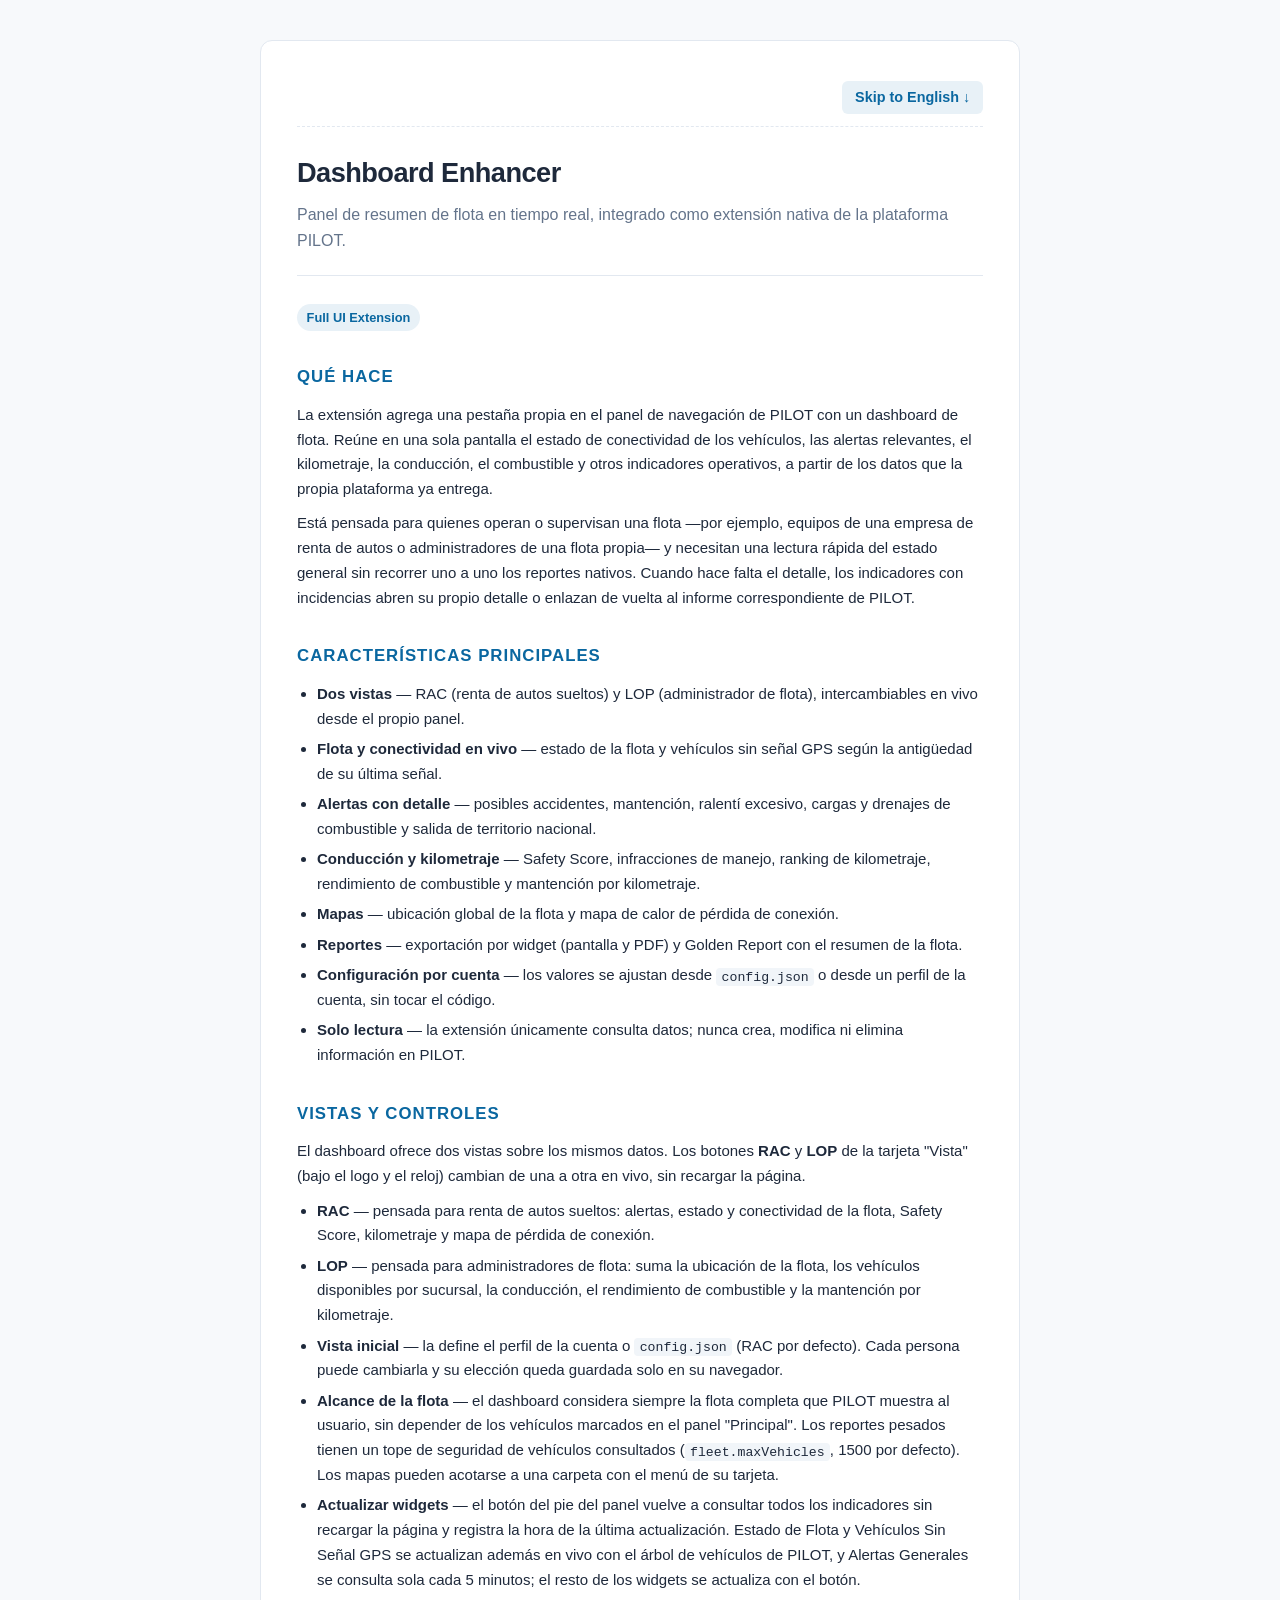
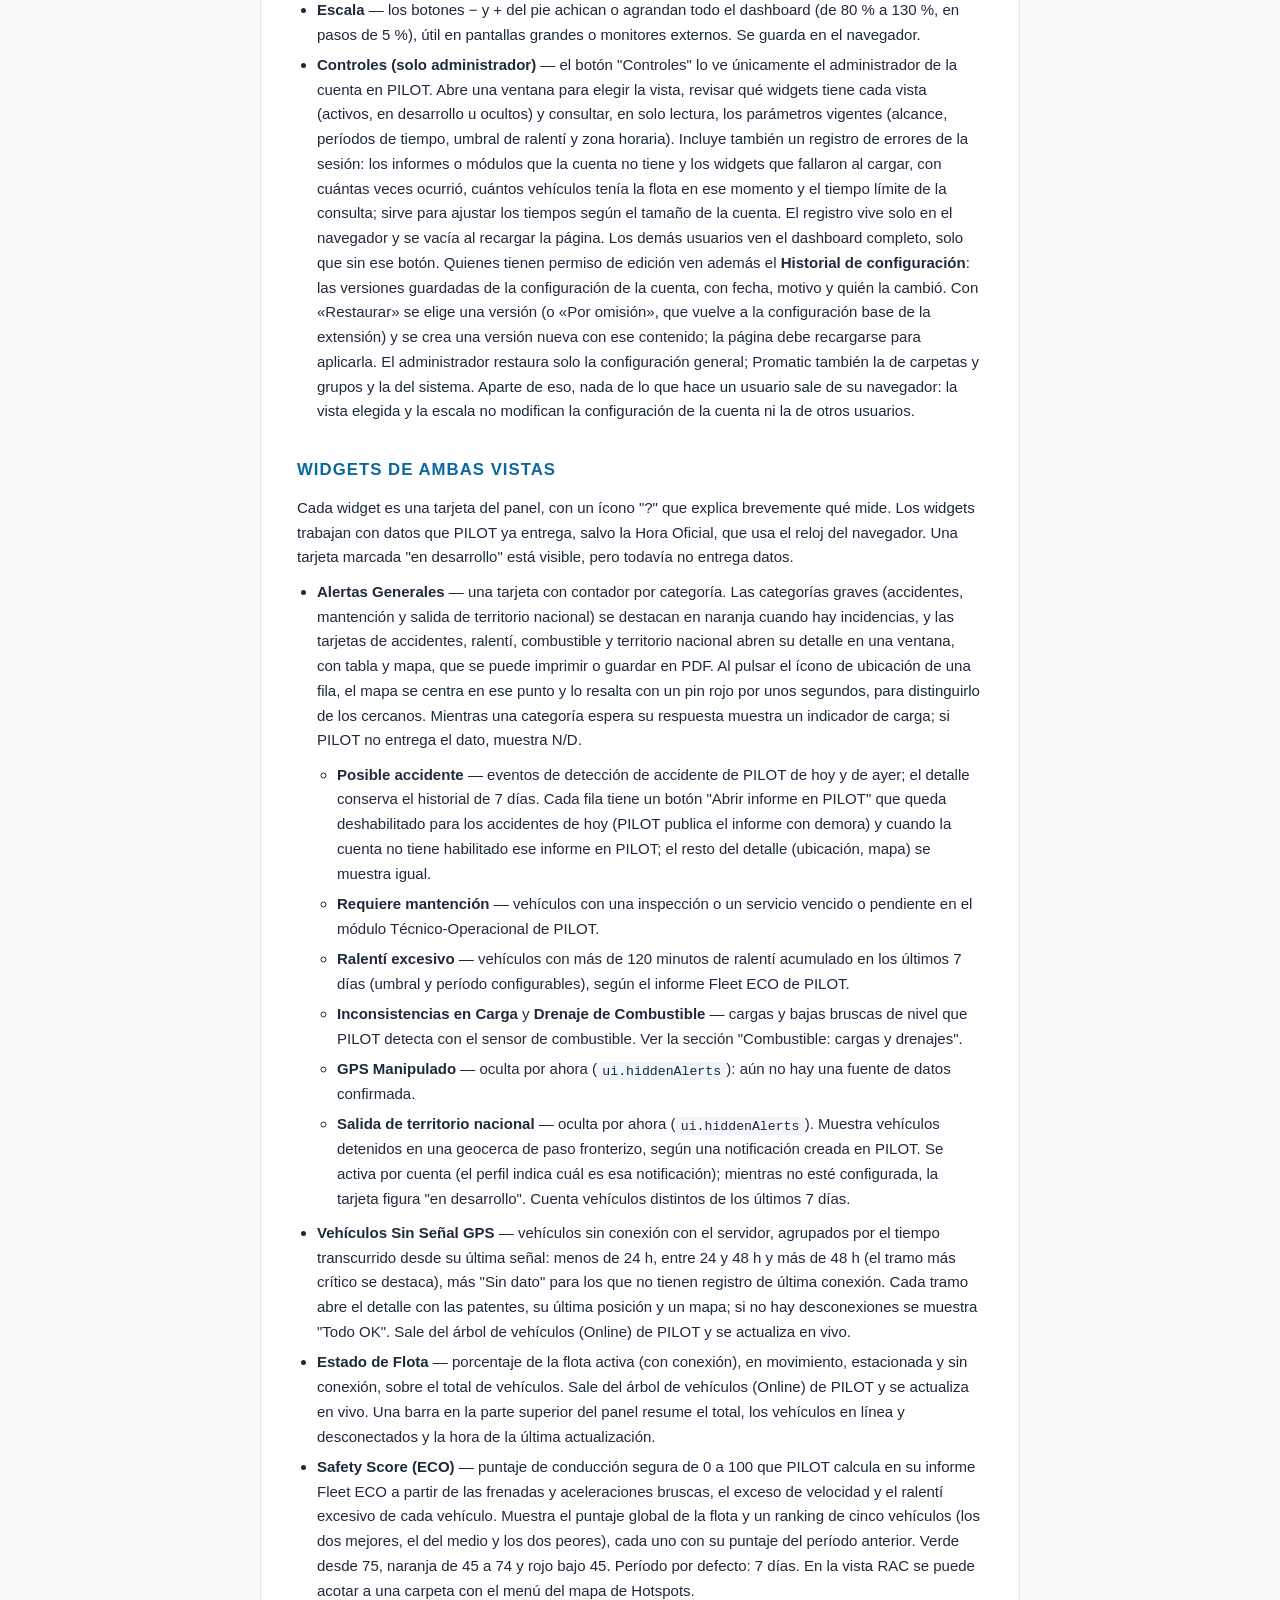
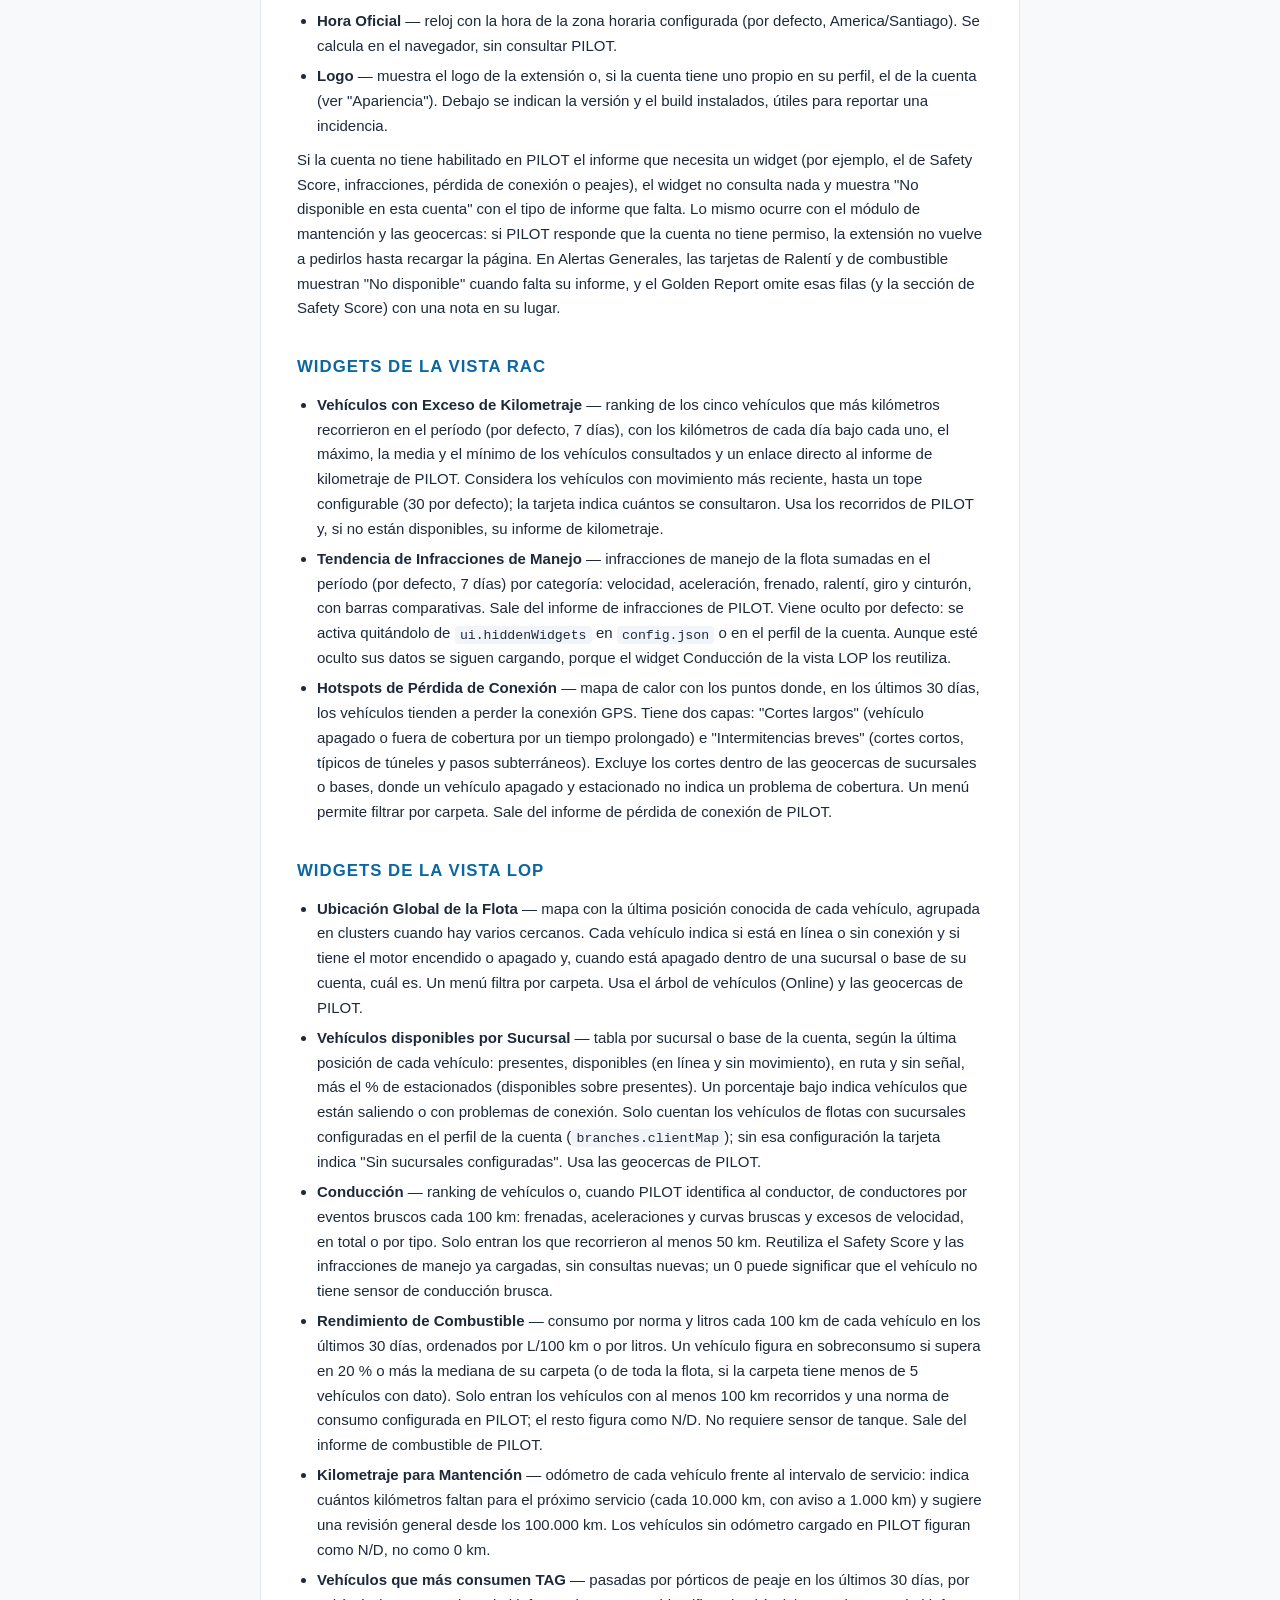
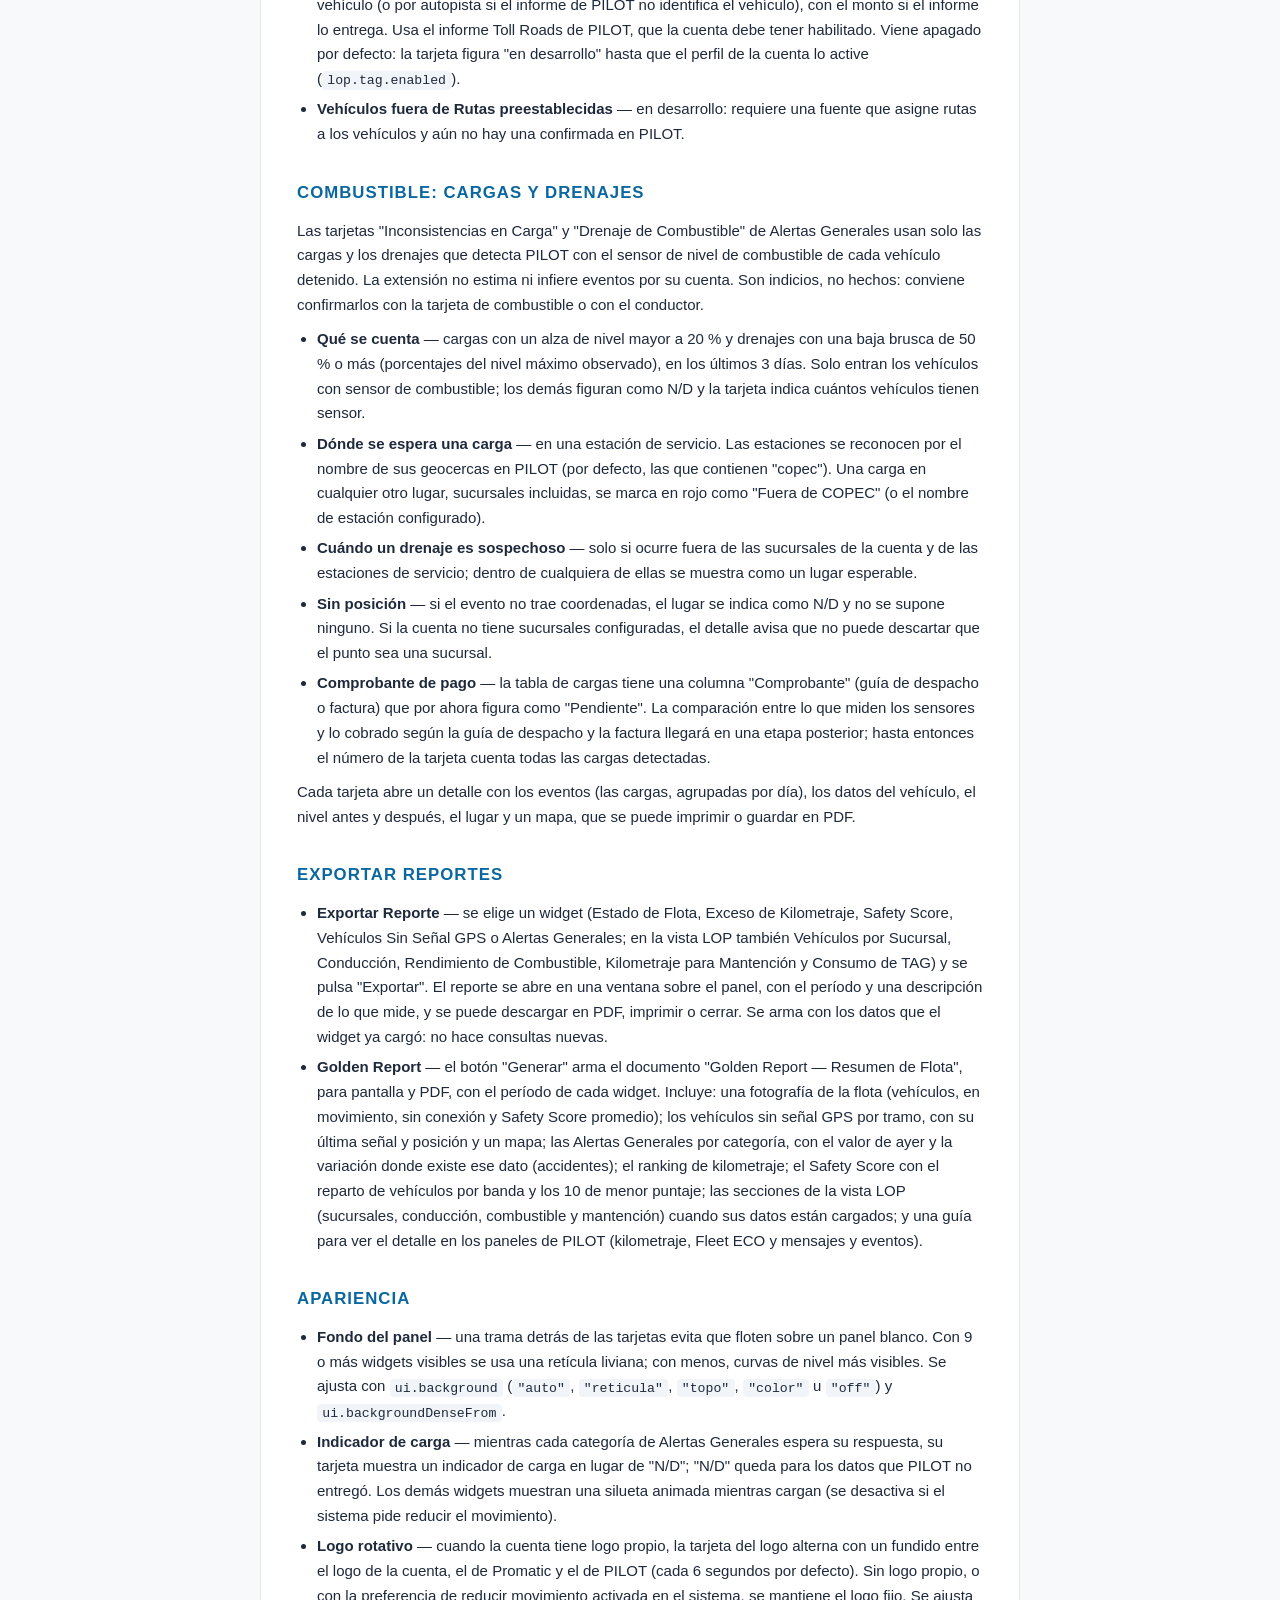
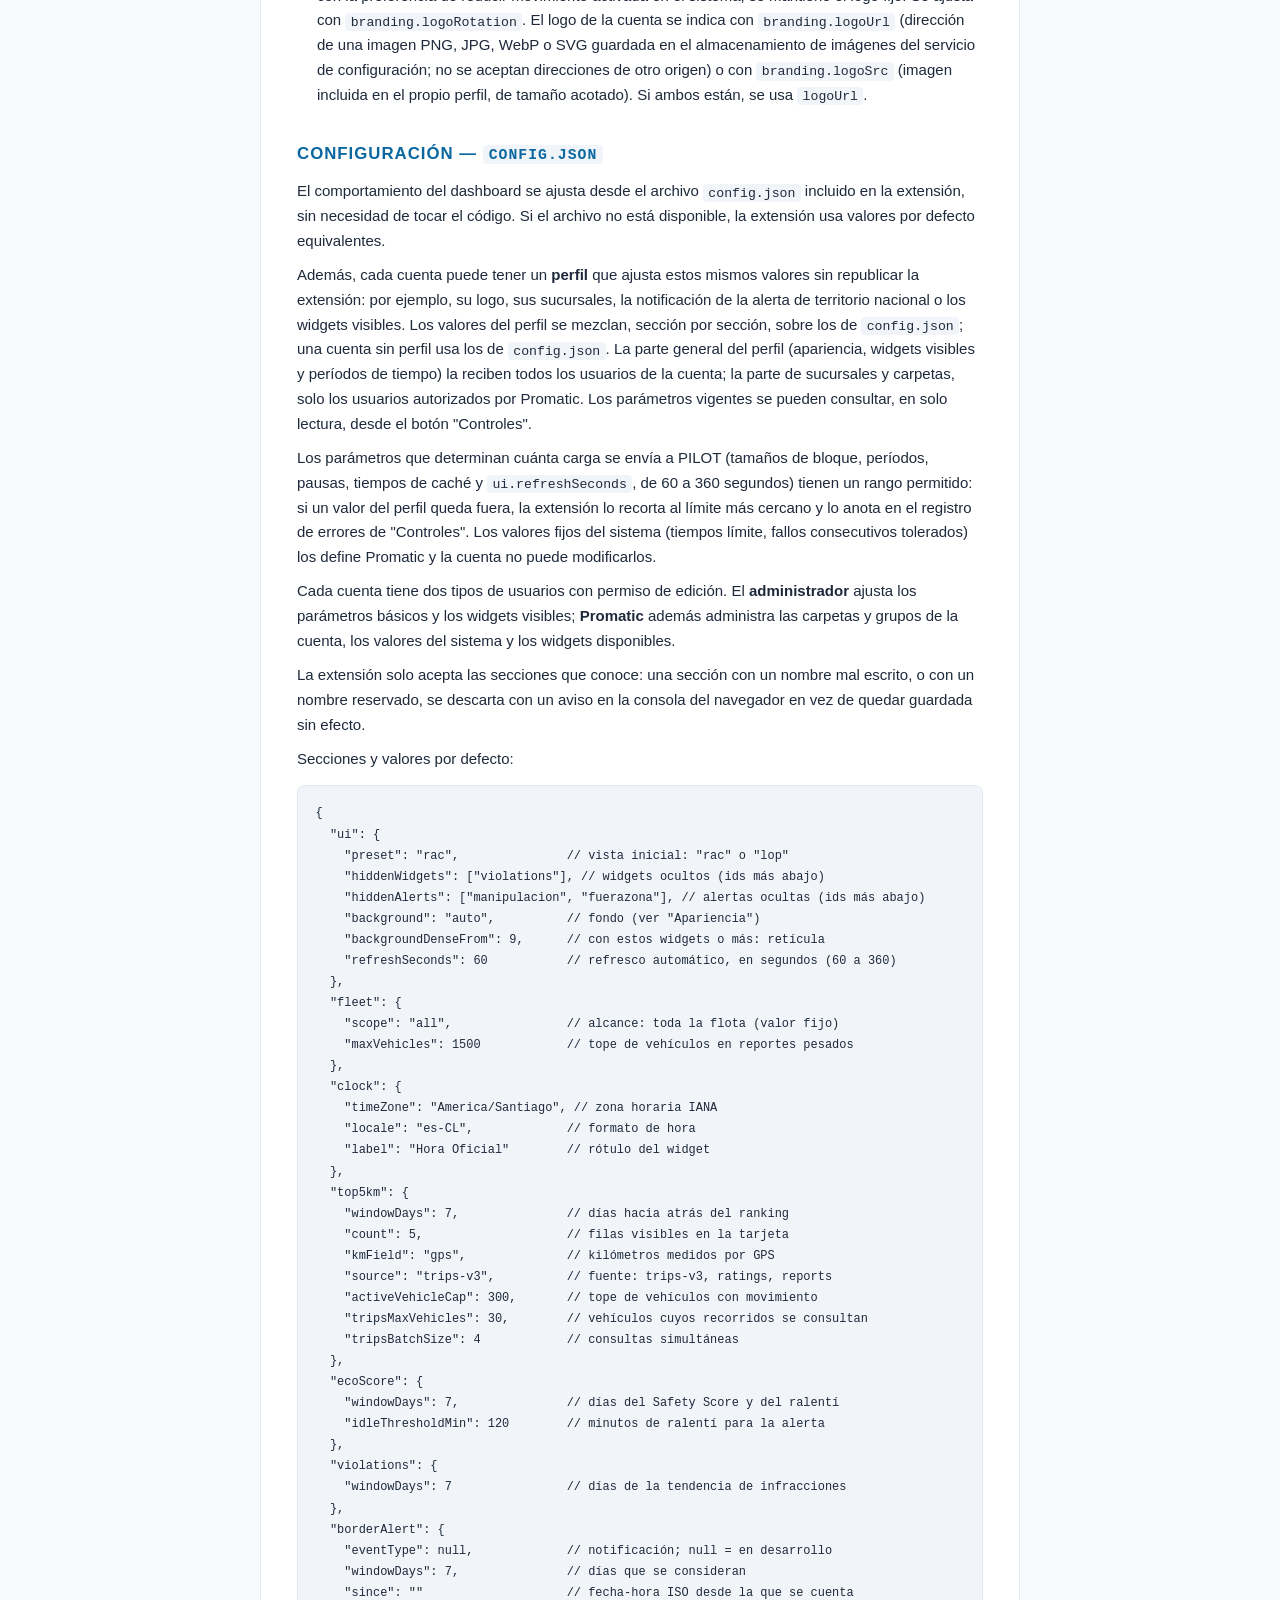
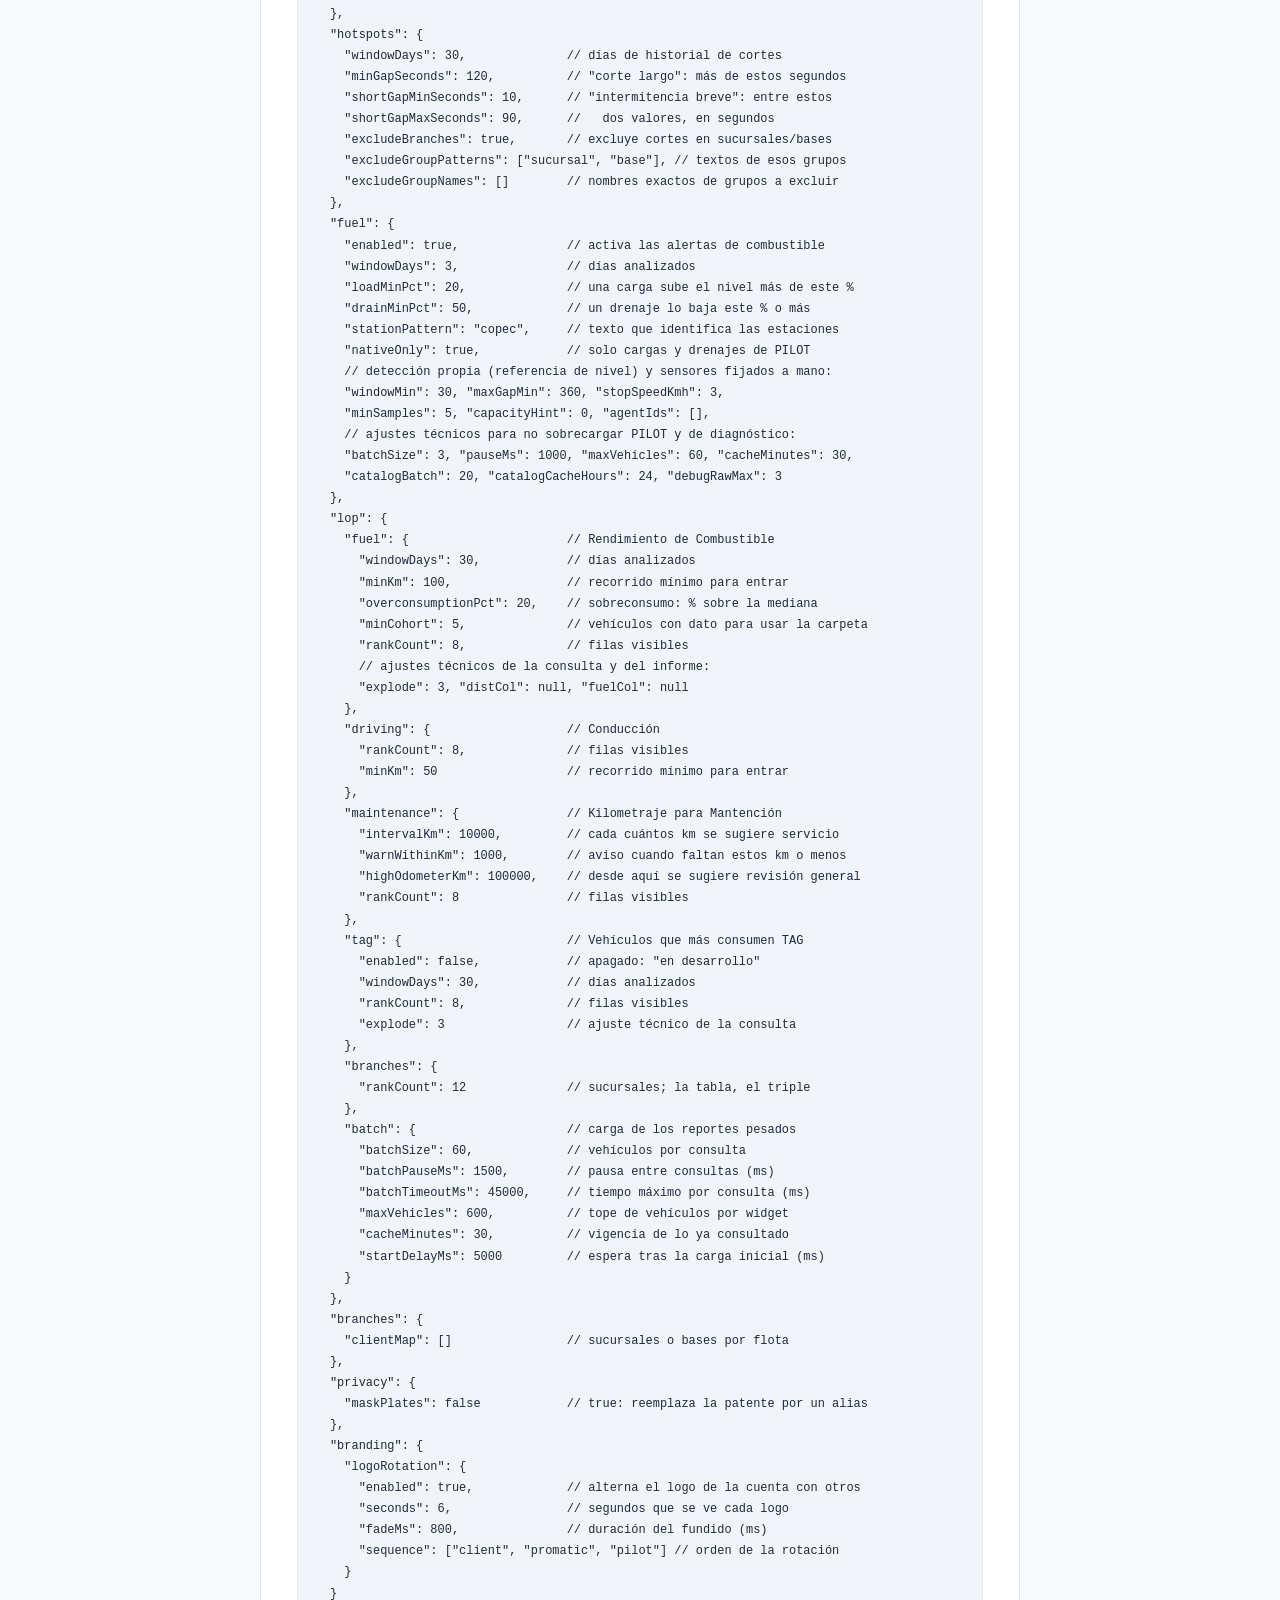
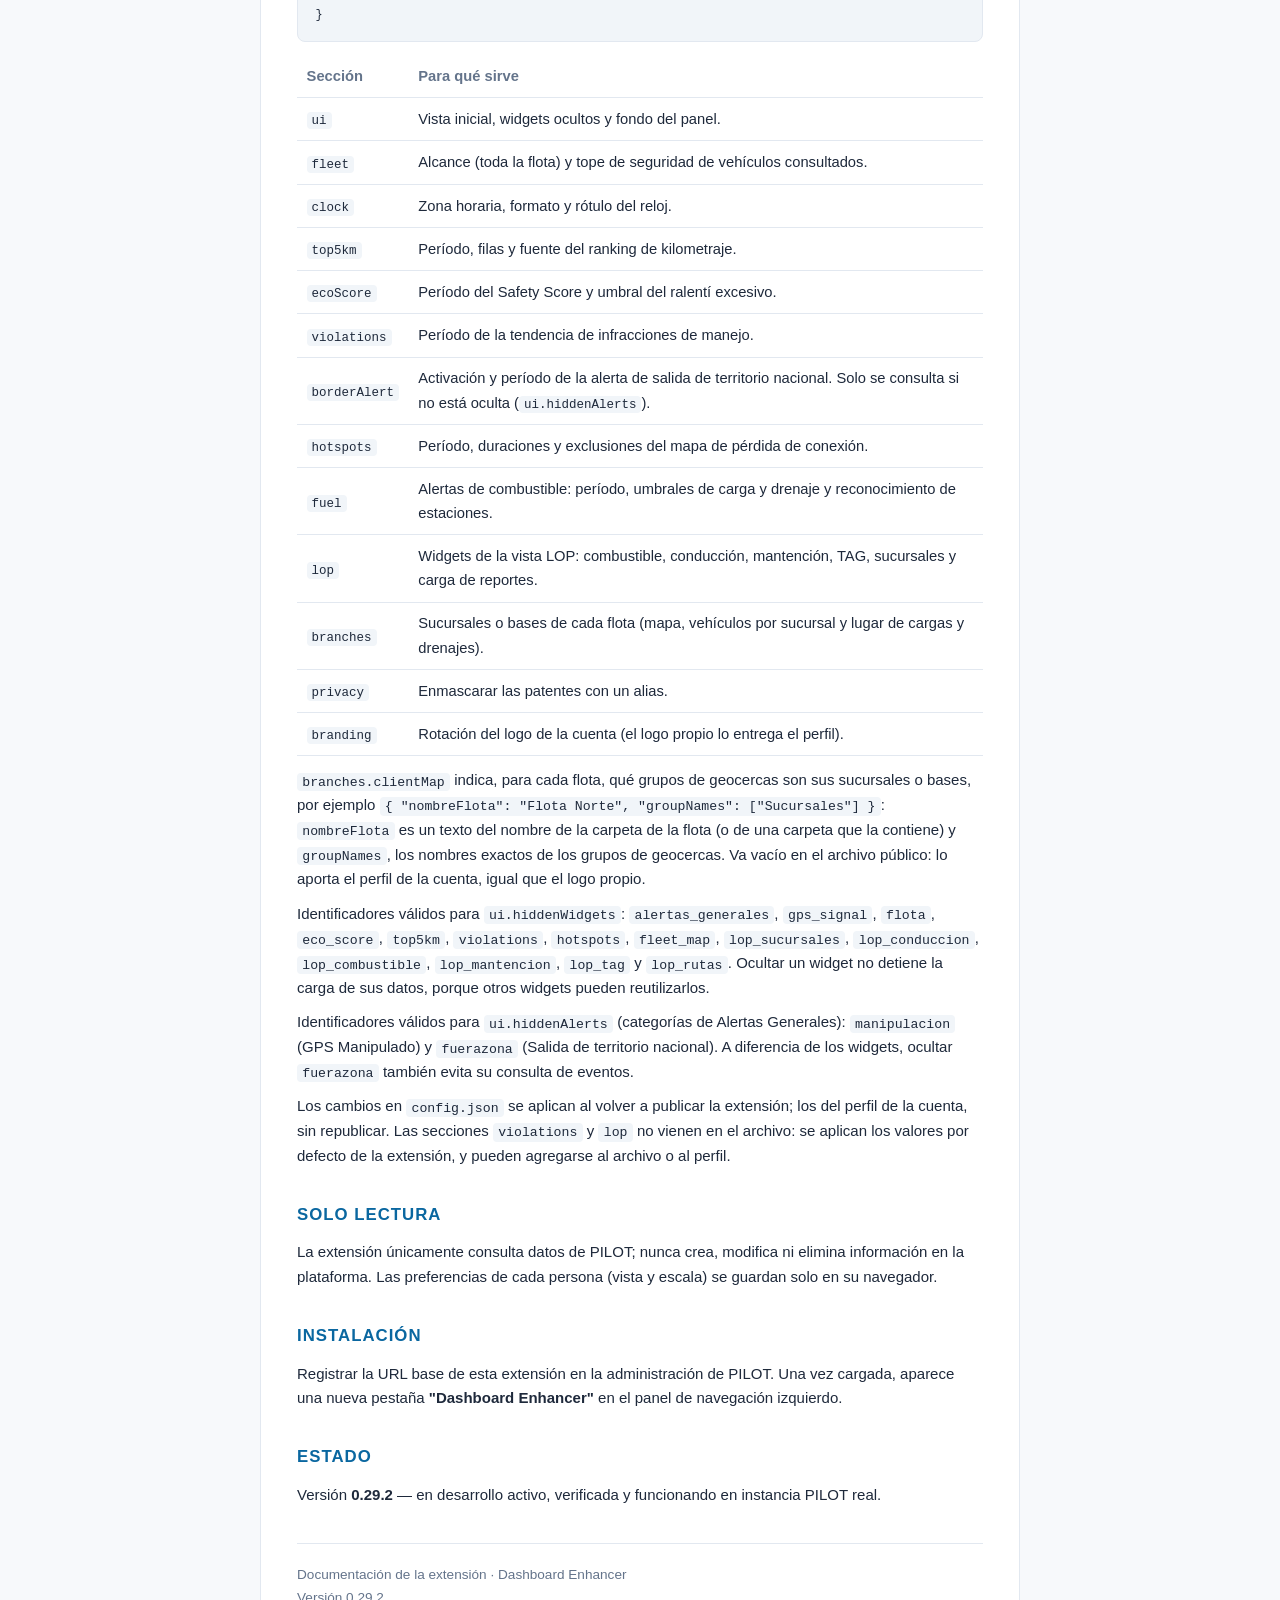
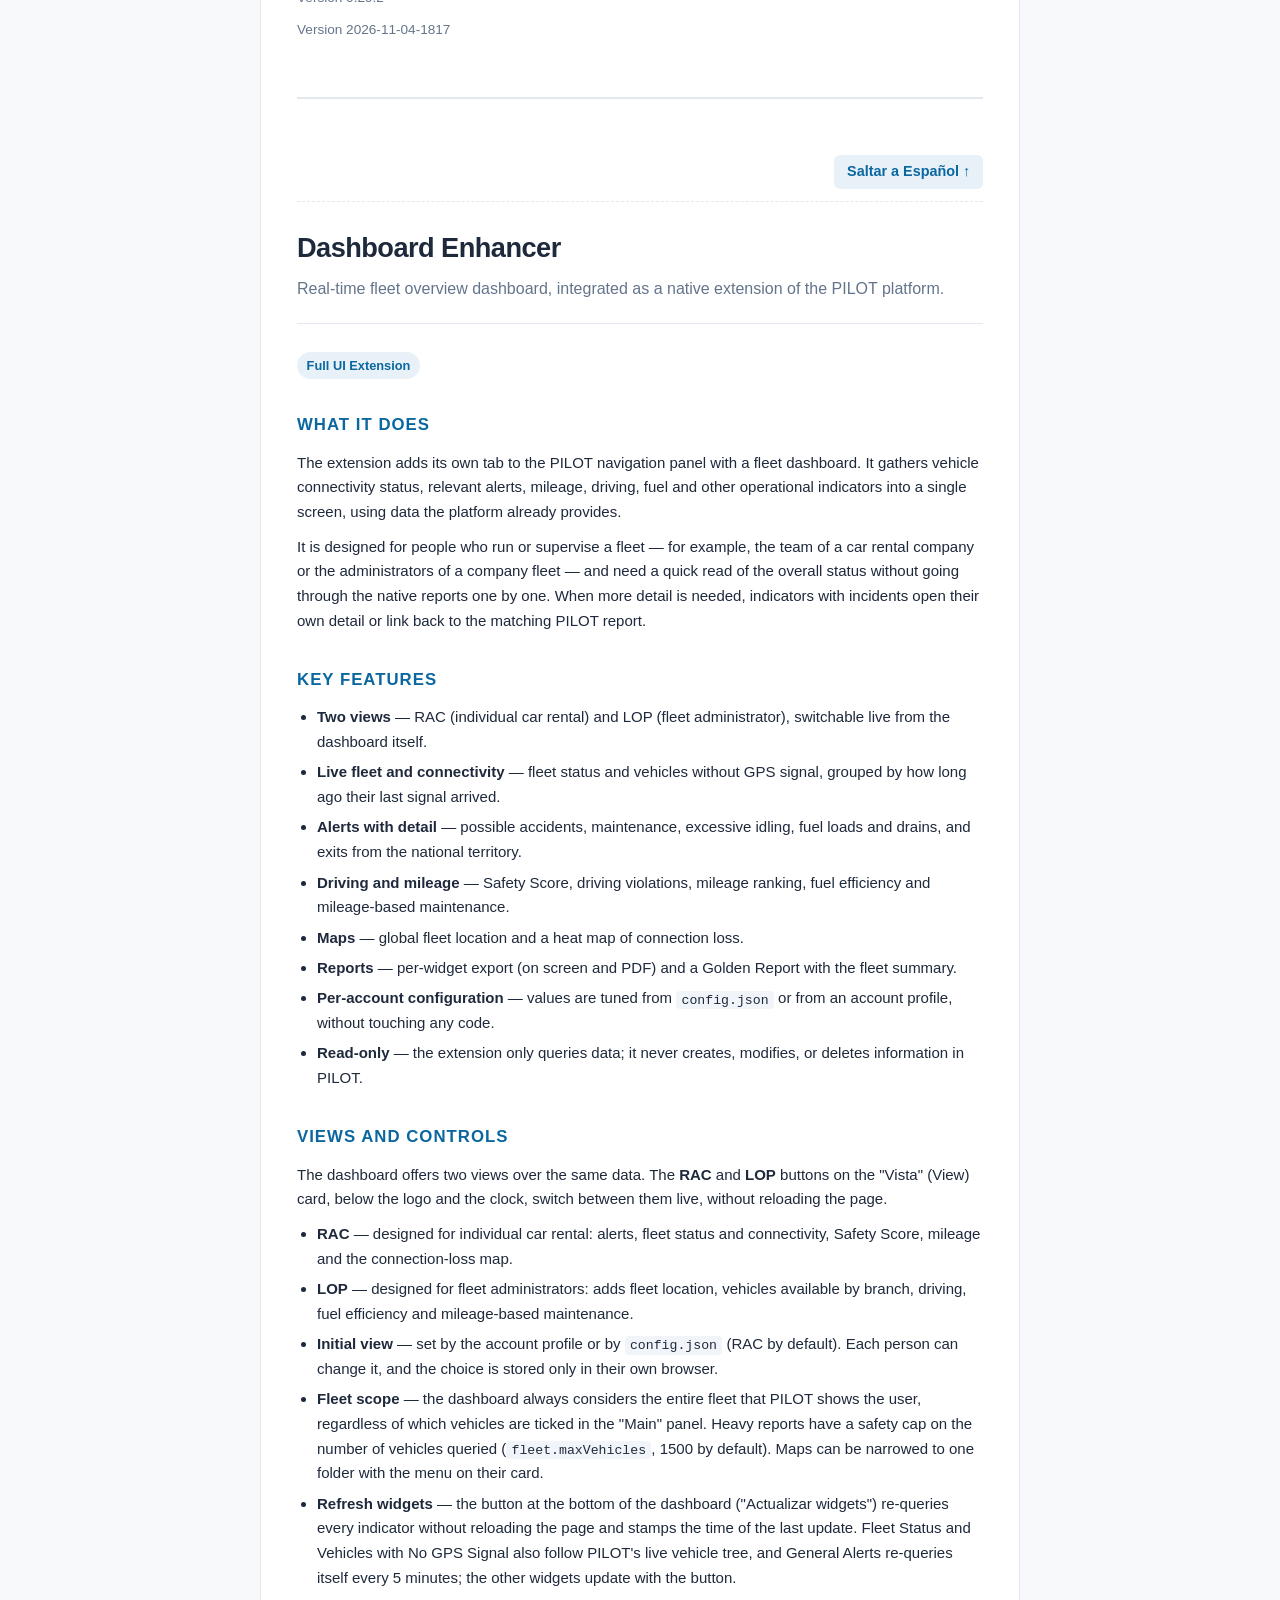
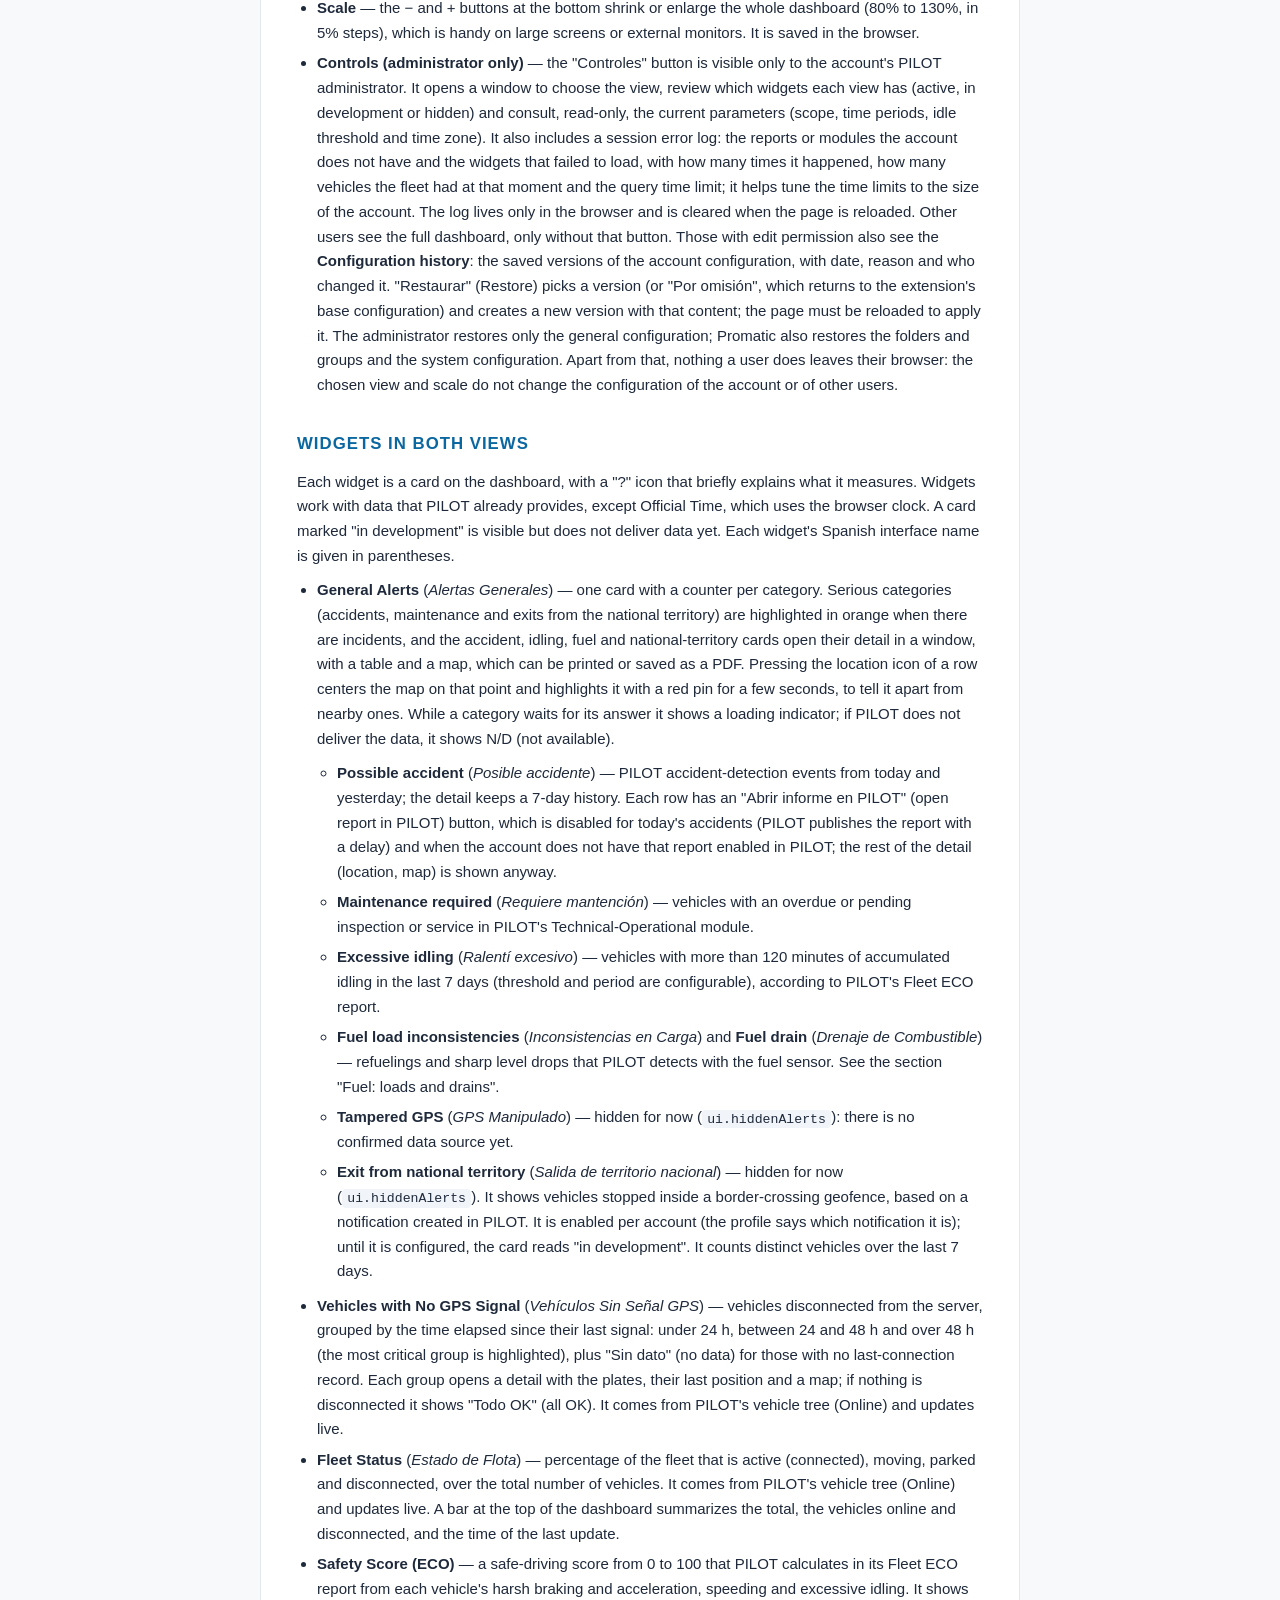
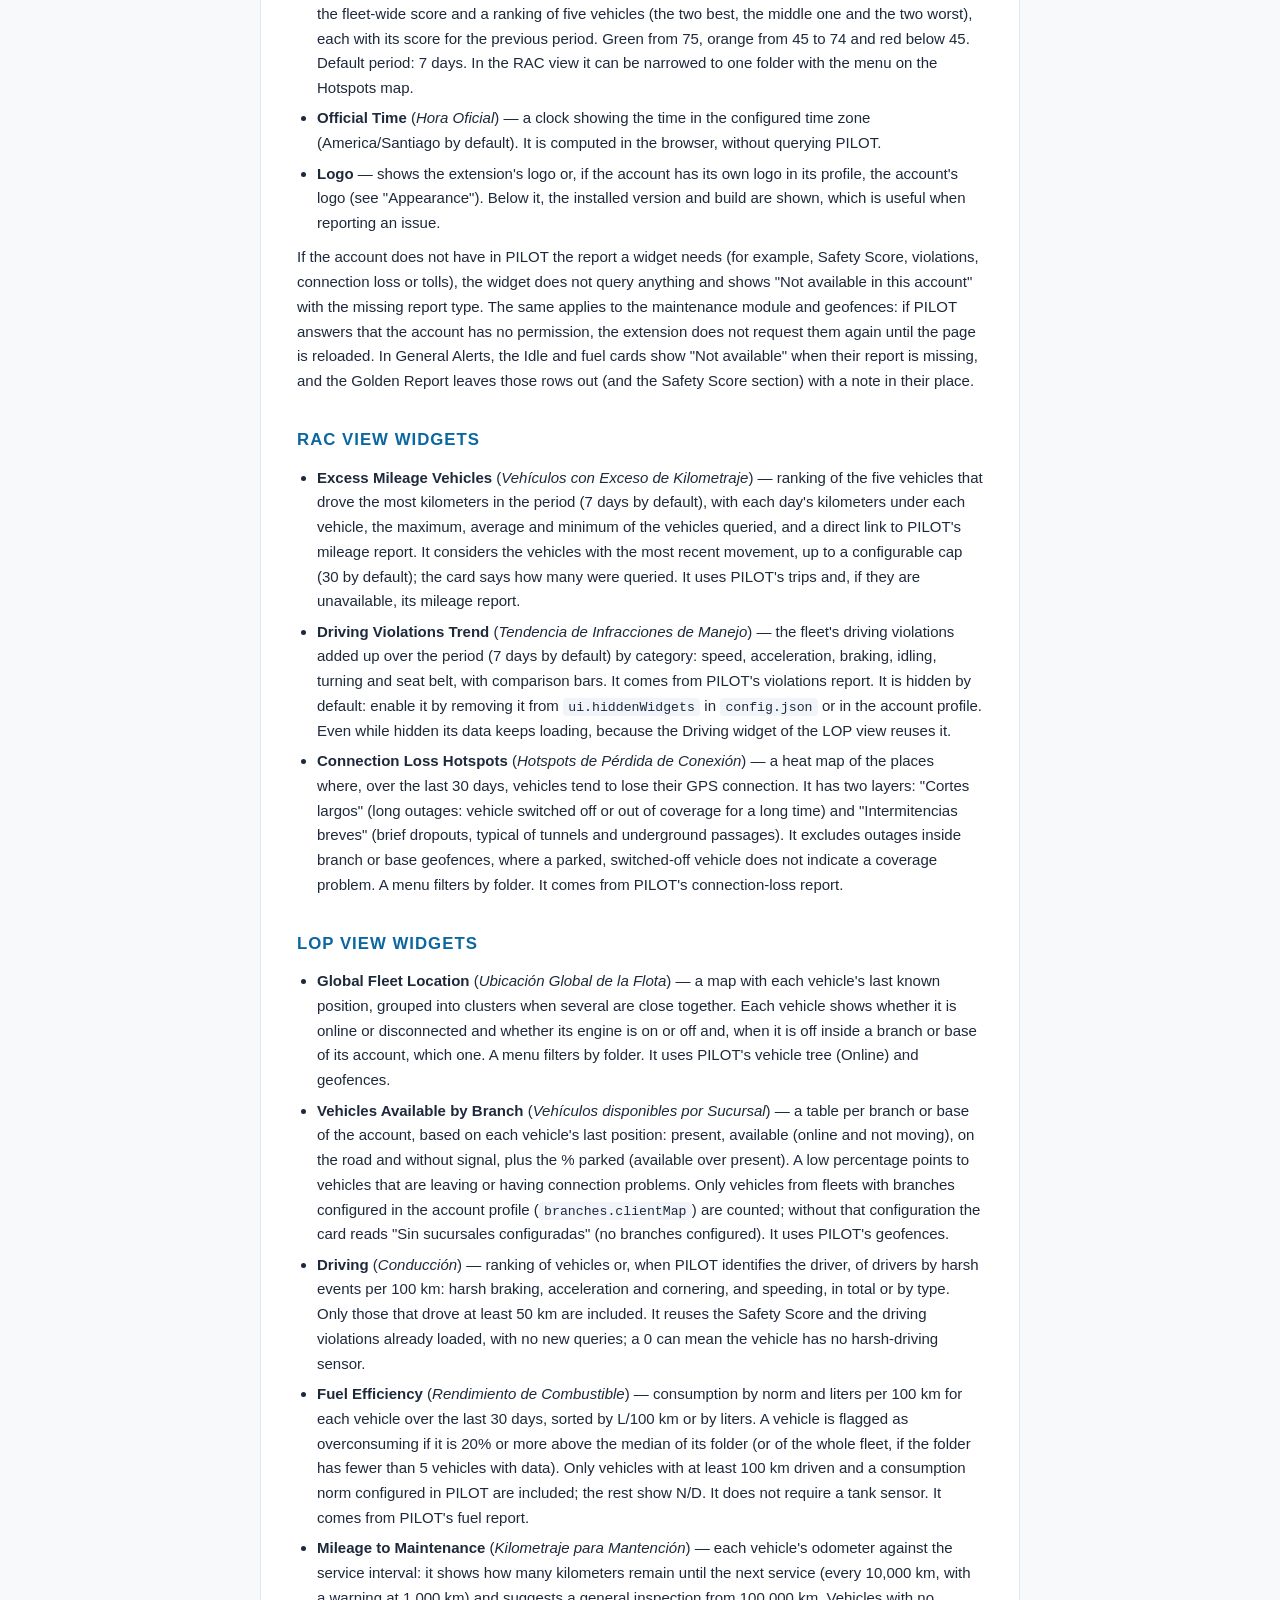
==== doc/index.html @ ea7b9d16 "sync: publish plugin 2026-11-04_1817" ====
<!DOCTYPE html>
<html lang="es">
<head>
    <meta charset="UTF-8">
    <meta name="viewport" content="width=device-width, initial-scale=1">
    <title>Dashboard Enhancer — Documentación / Documentation</title>
    <style>
        :root {
            --bg: #f7f9fb;
            --surface: #ffffff;
            --border: #e2e8f0;
            --text: #1e293b;
            --muted: #64748b;
            --accent: #0a67a0;
            --accent-soft: #e8f1f7;
            --code-bg: #f1f5f9;
        }
        * { box-sizing: border-box; }
        html { scroll-behavior: smooth; }
        body {
            margin: 0;
            padding: 2.5rem 1.25rem;
            font: 15px/1.65 -apple-system, BlinkMacSystemFont, "Segoe UI", Roboto, Helvetica, Arial, sans-serif;
            color: var(--text);
            background: var(--bg);
        }
        main {
            max-width: 760px;
            margin: 0 auto;
            background: var(--surface);
            border: 1px solid var(--border);
            border-radius: 12px;
            padding: 2.5rem 2.25rem;
        }
        .lang-nav {
            display: flex;
            justify-content: flex-end;
            margin-bottom: 1.5rem;
            padding-bottom: 0.75rem;
            border-bottom: 1px dashed var(--border);
        }
        .lang-nav a {
            color: var(--accent);
            text-decoration: none;
            font-weight: 600;
            font-size: 0.9rem;
            padding: 0.3rem 0.8rem;
            background: var(--accent-soft);
            border-radius: 6px;
            transition: background 0.2s ease;
        }
        .lang-nav a:hover {
            background: #d0e4f2;
        }
        header {
            border-bottom: 1px solid var(--border);
            padding-bottom: 1.25rem;
            margin-bottom: 1.75rem;
        }
        h1 {
            margin: 0 0 .35rem;
            font-size: 1.7rem;
            letter-spacing: -.02em;
        }
        .tagline {
            margin: 0;
            color: var(--muted);
            font-size: 1rem;
        }
        h2 {
            font-size: 1.05rem;
            text-transform: uppercase;
            letter-spacing: .06em;
            color: var(--accent);
            margin: 2rem 0 .75rem;
        }
        p { margin: .6rem 0; }
        ul { margin: .6rem 0; padding-left: 1.25rem; }
        li { margin: .35rem 0; }
        code {
            background: var(--code-bg);
            padding: .12em .4em;
            border-radius: 4px;
            font-family: ui-monospace, SFMono-Regular, Menlo, Consolas, monospace;
            font-size: .88em;
        }
        pre {
            background: var(--code-bg);
            border: 1px solid var(--border);
            border-radius: 8px;
            padding: 1rem 1.1rem;
            overflow-x: auto;
            font-family: ui-monospace, SFMono-Regular, Menlo, Consolas, monospace;
            font-size: .85rem;
            line-height: 1.55;
        }
        pre code { background: none; padding: 0; }
        .badge {
            display: inline-block;
            background: var(--accent-soft);
            color: var(--accent);
            font-size: .8rem;
            font-weight: 600;
            padding: .2rem .6rem;
            border-radius: 999px;
        }
        table {
            width: 100%;
            border-collapse: collapse;
            margin: .75rem 0;
            font-size: .92rem;
        }
        th, td {
            text-align: left;
            padding: .55rem .6rem;
            border-bottom: 1px solid var(--border);
        }
        th { color: var(--muted); font-weight: 600; }
        td code { font-size: .85em; }
        .divider {
            margin: 3.5rem 0;
            border: 0;
            border-top: 2px solid var(--border);
        }
        footer {
            margin-top: 2.25rem;
            padding-top: 1.25rem;
            border-top: 1px solid var(--border);
            color: var(--muted);
            font-size: .85rem;
        }
    </style>
</head>
<body>
<main>

    <!-- Navegación Superior -->
    <nav class="lang-nav">
        <a href="#en">Skip to English &darr;</a>
    </nav>

    <!-- SECCIÓN EN ESPAÑOL -->
    <section id="es" lang="es">
        <header>
            <h1>Dashboard Enhancer</h1>
            <p class="tagline">Panel de resumen de flota en tiempo real, integrado como extensión nativa de la plataforma PILOT.</p>
        </header>

        <p>
            <span class="badge">Full UI Extension</span>
        </p>

        <h2>Qué hace</h2>
        <p>
            La extensión agrega una pestaña propia en el panel de navegación de PILOT con un
            dashboard de flota. Reúne en una sola pantalla el estado de conectividad de los
            vehículos, las alertas relevantes, el kilometraje, la conducción, el combustible y
            otros indicadores operativos, a partir de los datos que la propia plataforma ya entrega.
        </p>
        <p>
            Está pensada para quienes operan o supervisan una flota —por ejemplo, equipos de una
            empresa de renta de autos o administradores de una flota propia— y necesitan una
            lectura rápida del estado general sin recorrer uno a uno los reportes nativos. Cuando
            hace falta el detalle, los indicadores con incidencias abren su propio detalle o
            enlazan de vuelta al informe correspondiente de PILOT.
        </p>

        <h2>Características principales</h2>
        <ul>
            <li><strong>Dos vistas</strong> — RAC (renta de autos sueltos) y LOP (administrador de flota), intercambiables en vivo desde el propio panel.</li>
            <li><strong>Flota y conectividad en vivo</strong> — estado de la flota y vehículos sin señal GPS según la antigüedad de su última señal.</li>
            <li><strong>Alertas con detalle</strong> — posibles accidentes, mantención, ralentí excesivo, cargas y drenajes de combustible y salida de territorio nacional.</li>
            <li><strong>Conducción y kilometraje</strong> — Safety Score, infracciones de manejo, ranking de kilometraje, rendimiento de combustible y mantención por kilometraje.</li>
            <li><strong>Mapas</strong> — ubicación global de la flota y mapa de calor de pérdida de conexión.</li>
            <li><strong>Reportes</strong> — exportación por widget (pantalla y PDF) y Golden Report con el resumen de la flota.</li>
            <li><strong>Configuración por cuenta</strong> — los valores se ajustan desde <code>config.json</code> o desde un perfil de la cuenta, sin tocar el código.</li>
            <li><strong>Solo lectura</strong> — la extensión únicamente consulta datos; nunca crea, modifica ni elimina información en PILOT.</li>
        </ul>

        <h2>Vistas y controles</h2>
        <p>
            El dashboard ofrece dos vistas sobre los mismos datos. Los botones <strong>RAC</strong> y
            <strong>LOP</strong> de la tarjeta "Vista" (bajo el logo y el reloj) cambian de una a otra
            en vivo, sin recargar la página.
        </p>
        <ul>
            <li><strong>RAC</strong> — pensada para renta de autos sueltos: alertas, estado y conectividad de la flota, Safety Score, kilometraje y mapa de pérdida de conexión.</li>
            <li><strong>LOP</strong> — pensada para administradores de flota: suma la ubicación de la flota, los vehículos disponibles por sucursal, la conducción, el rendimiento de combustible y la mantención por kilometraje.</li>
            <li><strong>Vista inicial</strong> — la define el perfil de la cuenta o <code>config.json</code> (RAC por defecto). Cada persona puede cambiarla y su elección queda guardada solo en su navegador.</li>
            <li><strong>Alcance de la flota</strong> — el dashboard considera siempre la flota completa que PILOT muestra al usuario, sin depender de los vehículos marcados en el panel "Principal". Los reportes pesados tienen un tope de seguridad de vehículos consultados (<code>fleet.maxVehicles</code>, 1500 por defecto). Los mapas pueden acotarse a una carpeta con el menú de su tarjeta.</li>
            <li><strong>Actualizar widgets</strong> — el botón del pie del panel vuelve a consultar todos los indicadores sin recargar la página y registra la hora de la última actualización. Estado de Flota y Vehículos Sin Señal GPS se actualizan además en vivo con el árbol de vehículos de PILOT, y Alertas Generales se consulta sola cada 5 minutos; el resto de los widgets se actualiza con el botón.</li>
            <li><strong>Escala</strong> — los botones − y + del pie achican o agrandan todo el dashboard (de 80 % a 130 %, en pasos de 5 %), útil en pantallas grandes o monitores externos. Se guarda en el navegador.</li>
            <li><strong>Controles (solo administrador)</strong> — el botón "Controles" lo ve únicamente el administrador de la cuenta en PILOT. Abre una ventana para elegir la vista, revisar qué widgets tiene cada vista (activos, en desarrollo u ocultos) y consultar, en solo lectura, los parámetros vigentes (alcance, períodos de tiempo, umbral de ralentí y zona horaria). Incluye también un registro de errores de la sesión: los informes o módulos que la cuenta no tiene y los widgets que fallaron al cargar, con cuántas veces ocurrió, cuántos vehículos tenía la flota en ese momento y el tiempo límite de la consulta; sirve para ajustar los tiempos según el tamaño de la cuenta. El registro vive solo en el navegador y se vacía al recargar la página. Los demás usuarios ven el dashboard completo, solo que sin ese botón. Quienes tienen permiso de edición ven además el <strong>Historial de configuración</strong>: las versiones guardadas de la configuración de la cuenta, con fecha, motivo y quién la cambió. Con «Restaurar» se elige una versión (o «Por omisión», que vuelve a la configuración base de la extensión) y se crea una versión nueva con ese contenido; la página debe recargarse para aplicarla. El administrador restaura solo la configuración general; Promatic también la de carpetas y grupos y la del sistema. Aparte de eso, nada de lo que hace un usuario sale de su navegador: la vista elegida y la escala no modifican la configuración de la cuenta ni la de otros usuarios.</li>
        </ul>

        <h2>Widgets de ambas vistas</h2>
        <p>
            Cada widget es una tarjeta del panel, con un ícono "?" que explica brevemente qué mide.
            Los widgets trabajan con datos que PILOT ya entrega, salvo la Hora Oficial, que usa el
            reloj del navegador. Una tarjeta marcada "en desarrollo" está visible, pero todavía no
            entrega datos.
        </p>
        <ul>
            <li><strong>Alertas Generales</strong> — una tarjeta con contador por categoría. Las categorías graves (accidentes, mantención y salida de territorio nacional) se destacan en naranja cuando hay incidencias, y las tarjetas de accidentes, ralentí, combustible y territorio nacional abren su detalle en una ventana, con tabla y mapa, que se puede imprimir o guardar en PDF. Al pulsar el ícono de ubicación de una fila, el mapa se centra en ese punto y lo resalta con un pin rojo por unos segundos, para distinguirlo de los cercanos. Mientras una categoría espera su respuesta muestra un indicador de carga; si PILOT no entrega el dato, muestra N/D.
                <ul>
                    <li><strong>Posible accidente</strong> — eventos de detección de accidente de PILOT de hoy y de ayer; el detalle conserva el historial de 7 días. Cada fila tiene un botón "Abrir informe en PILOT" que queda deshabilitado para los accidentes de hoy (PILOT publica el informe con demora) y cuando la cuenta no tiene habilitado ese informe en PILOT; el resto del detalle (ubicación, mapa) se muestra igual.</li>
                    <li><strong>Requiere mantención</strong> — vehículos con una inspección o un servicio vencido o pendiente en el módulo Técnico-Operacional de PILOT.</li>
                    <li><strong>Ralentí excesivo</strong> — vehículos con más de 120 minutos de ralentí acumulado en los últimos 7 días (umbral y período configurables), según el informe Fleet ECO de PILOT.</li>
                    <li><strong>Inconsistencias en Carga</strong> y <strong>Drenaje de Combustible</strong> — cargas y bajas bruscas de nivel que PILOT detecta con el sensor de combustible. Ver la sección "Combustible: cargas y drenajes".</li>
                    <li><strong>GPS Manipulado</strong> — oculta por ahora (<code>ui.hiddenAlerts</code>): aún no hay una fuente de datos confirmada.</li>
                    <li><strong>Salida de territorio nacional</strong> — oculta por ahora (<code>ui.hiddenAlerts</code>). Muestra vehículos detenidos en una geocerca de paso fronterizo, según una notificación creada en PILOT. Se activa por cuenta (el perfil indica cuál es esa notificación); mientras no esté configurada, la tarjeta figura "en desarrollo". Cuenta vehículos distintos de los últimos 7 días.</li>
                </ul>
            </li>
            <li><strong>Vehículos Sin Señal GPS</strong> — vehículos sin conexión con el servidor, agrupados por el tiempo transcurrido desde su última señal: menos de 24 h, entre 24 y 48 h y más de 48 h (el tramo más crítico se destaca), más "Sin dato" para los que no tienen registro de última conexión. Cada tramo abre el detalle con las patentes, su última posición y un mapa; si no hay desconexiones se muestra "Todo OK". Sale del árbol de vehículos (Online) de PILOT y se actualiza en vivo.</li>
            <li><strong>Estado de Flota</strong> — porcentaje de la flota activa (con conexión), en movimiento, estacionada y sin conexión, sobre el total de vehículos. Sale del árbol de vehículos (Online) de PILOT y se actualiza en vivo. Una barra en la parte superior del panel resume el total, los vehículos en línea y desconectados y la hora de la última actualización.</li>
            <li><strong>Safety Score (ECO)</strong> — puntaje de conducción segura de 0 a 100 que PILOT calcula en su informe Fleet ECO a partir de las frenadas y aceleraciones bruscas, el exceso de velocidad y el ralentí excesivo de cada vehículo. Muestra el puntaje global de la flota y un ranking de cinco vehículos (los dos mejores, el del medio y los dos peores), cada uno con su puntaje del período anterior. Verde desde 75, naranja de 45 a 74 y rojo bajo 45. Período por defecto: 7 días. En la vista RAC se puede acotar a una carpeta con el menú del mapa de Hotspots.</li>
            <li><strong>Hora Oficial</strong> — reloj con la hora de la zona horaria configurada (por defecto, America/Santiago). Se calcula en el navegador, sin consultar PILOT.</li>
            <li><strong>Logo</strong> — muestra el logo de la extensión o, si la cuenta tiene uno propio en su perfil, el de la cuenta (ver "Apariencia"). Debajo se indican la versión y el build instalados, útiles para reportar una incidencia.</li>
        </ul>

        <p>Si la cuenta no tiene habilitado en PILOT el informe que necesita un widget (por ejemplo, el de Safety Score, infracciones, pérdida de conexión o peajes), el widget no consulta nada y muestra "No disponible en esta cuenta" con el tipo de informe que falta. Lo mismo ocurre con el módulo de mantención y las geocercas: si PILOT responde que la cuenta no tiene permiso, la extensión no vuelve a pedirlos hasta recargar la página. En Alertas Generales, las tarjetas de Ralentí y de combustible muestran "No disponible" cuando falta su informe, y el Golden Report omite esas filas (y la sección de Safety Score) con una nota en su lugar.</p>

        <h2>Widgets de la vista RAC</h2>
        <ul>
            <li><strong>Vehículos con Exceso de Kilometraje</strong> — ranking de los cinco vehículos que más kilómetros recorrieron en el período (por defecto, 7 días), con los kilómetros de cada día bajo cada uno, el máximo, la media y el mínimo de los vehículos consultados y un enlace directo al informe de kilometraje de PILOT. Considera los vehículos con movimiento más reciente, hasta un tope configurable (30 por defecto); la tarjeta indica cuántos se consultaron. Usa los recorridos de PILOT y, si no están disponibles, su informe de kilometraje.</li>
            <li><strong>Tendencia de Infracciones de Manejo</strong> — infracciones de manejo de la flota sumadas en el período (por defecto, 7 días) por categoría: velocidad, aceleración, frenado, ralentí, giro y cinturón, con barras comparativas. Sale del informe de infracciones de PILOT. Viene oculto por defecto: se activa quitándolo de <code>ui.hiddenWidgets</code> en <code>config.json</code> o en el perfil de la cuenta. Aunque esté oculto sus datos se siguen cargando, porque el widget Conducción de la vista LOP los reutiliza.</li>
            <li><strong>Hotspots de Pérdida de Conexión</strong> — mapa de calor con los puntos donde, en los últimos 30 días, los vehículos tienden a perder la conexión GPS. Tiene dos capas: "Cortes largos" (vehículo apagado o fuera de cobertura por un tiempo prolongado) e "Intermitencias breves" (cortes cortos, típicos de túneles y pasos subterráneos). Excluye los cortes dentro de las geocercas de sucursales o bases, donde un vehículo apagado y estacionado no indica un problema de cobertura. Un menú permite filtrar por carpeta. Sale del informe de pérdida de conexión de PILOT.</li>
        </ul>

        <h2>Widgets de la vista LOP</h2>
        <ul>
            <li><strong>Ubicación Global de la Flota</strong> — mapa con la última posición conocida de cada vehículo, agrupada en clusters cuando hay varios cercanos. Cada vehículo indica si está en línea o sin conexión y si tiene el motor encendido o apagado y, cuando está apagado dentro de una sucursal o base de su cuenta, cuál es. Un menú filtra por carpeta. Usa el árbol de vehículos (Online) y las geocercas de PILOT.</li>
            <li><strong>Vehículos disponibles por Sucursal</strong> — tabla por sucursal o base de la cuenta, según la última posición de cada vehículo: presentes, disponibles (en línea y sin movimiento), en ruta y sin señal, más el % de estacionados (disponibles sobre presentes). Un porcentaje bajo indica vehículos que están saliendo o con problemas de conexión. Solo cuentan los vehículos de flotas con sucursales configuradas en el perfil de la cuenta (<code>branches.clientMap</code>); sin esa configuración la tarjeta indica "Sin sucursales configuradas". Usa las geocercas de PILOT.</li>
            <li><strong>Conducción</strong> — ranking de vehículos o, cuando PILOT identifica al conductor, de conductores por eventos bruscos cada 100 km: frenadas, aceleraciones y curvas bruscas y excesos de velocidad, en total o por tipo. Solo entran los que recorrieron al menos 50 km. Reutiliza el Safety Score y las infracciones de manejo ya cargadas, sin consultas nuevas; un 0 puede significar que el vehículo no tiene sensor de conducción brusca.</li>
            <li><strong>Rendimiento de Combustible</strong> — consumo por norma y litros cada 100 km de cada vehículo en los últimos 30 días, ordenados por L/100 km o por litros. Un vehículo figura en sobreconsumo si supera en 20 % o más la mediana de su carpeta (o de toda la flota, si la carpeta tiene menos de 5 vehículos con dato). Solo entran los vehículos con al menos 100 km recorridos y una norma de consumo configurada en PILOT; el resto figura como N/D. No requiere sensor de tanque. Sale del informe de combustible de PILOT.</li>
            <li><strong>Kilometraje para Mantención</strong> — odómetro de cada vehículo frente al intervalo de servicio: indica cuántos kilómetros faltan para el próximo servicio (cada 10.000 km, con aviso a 1.000 km) y sugiere una revisión general desde los 100.000 km. Los vehículos sin odómetro cargado en PILOT figuran como N/D, no como 0 km.</li>
            <li><strong>Vehículos que más consumen TAG</strong> — pasadas por pórticos de peaje en los últimos 30 días, por vehículo (o por autopista si el informe de PILOT no identifica el vehículo), con el monto si el informe lo entrega. Usa el informe Toll Roads de PILOT, que la cuenta debe tener habilitado. Viene apagado por defecto: la tarjeta figura "en desarrollo" hasta que el perfil de la cuenta lo active (<code>lop.tag.enabled</code>).</li>
            <li><strong>Vehículos fuera de Rutas preestablecidas</strong> — en desarrollo: requiere una fuente que asigne rutas a los vehículos y aún no hay una confirmada en PILOT.</li>
        </ul>

        <h2>Combustible: cargas y drenajes</h2>
        <p>
            Las tarjetas "Inconsistencias en Carga" y "Drenaje de Combustible" de Alertas Generales
            usan solo las cargas y los drenajes que detecta PILOT con el sensor de nivel de
            combustible de cada vehículo detenido. La extensión no estima ni infiere eventos por su
            cuenta. Son indicios, no hechos: conviene confirmarlos con la tarjeta de combustible o
            con el conductor.
        </p>
        <ul>
            <li><strong>Qué se cuenta</strong> — cargas con un alza de nivel mayor a 20 % y drenajes con una baja brusca de 50 % o más (porcentajes del nivel máximo observado), en los últimos 3 días. Solo entran los vehículos con sensor de combustible; los demás figuran como N/D y la tarjeta indica cuántos vehículos tienen sensor.</li>
            <li><strong>Dónde se espera una carga</strong> — en una estación de servicio. Las estaciones se reconocen por el nombre de sus geocercas en PILOT (por defecto, las que contienen "copec"). Una carga en cualquier otro lugar, sucursales incluidas, se marca en rojo como "Fuera de COPEC" (o el nombre de estación configurado).</li>
            <li><strong>Cuándo un drenaje es sospechoso</strong> — solo si ocurre fuera de las sucursales de la cuenta y de las estaciones de servicio; dentro de cualquiera de ellas se muestra como un lugar esperable.</li>
            <li><strong>Sin posición</strong> — si el evento no trae coordenadas, el lugar se indica como N/D y no se supone ninguno. Si la cuenta no tiene sucursales configuradas, el detalle avisa que no puede descartar que el punto sea una sucursal.</li>
            <li><strong>Comprobante de pago</strong> — la tabla de cargas tiene una columna "Comprobante" (guía de despacho o factura) que por ahora figura como "Pendiente". La comparación entre lo que miden los sensores y lo cobrado según la guía de despacho y la factura llegará en una etapa posterior; hasta entonces el número de la tarjeta cuenta todas las cargas detectadas.</li>
        </ul>
        <p>
            Cada tarjeta abre un detalle con los eventos (las cargas, agrupadas por día), los datos del
            vehículo, el nivel antes y después, el lugar y un mapa, que se puede imprimir o guardar en PDF.
        </p>

        <h2>Exportar reportes</h2>
        <ul>
            <li><strong>Exportar Reporte</strong> — se elige un widget (Estado de Flota, Exceso de Kilometraje, Safety Score, Vehículos Sin Señal GPS o Alertas Generales; en la vista LOP también Vehículos por Sucursal, Conducción, Rendimiento de Combustible, Kilometraje para Mantención y Consumo de TAG) y se pulsa "Exportar". El reporte se abre en una ventana sobre el panel, con el período y una descripción de lo que mide, y se puede descargar en PDF, imprimir o cerrar. Se arma con los datos que el widget ya cargó: no hace consultas nuevas.</li>
            <li><strong>Golden Report</strong> — el botón "Generar" arma el documento "Golden Report — Resumen de Flota", para pantalla y PDF, con el período de cada widget. Incluye: una fotografía de la flota (vehículos, en movimiento, sin conexión y Safety Score promedio); los vehículos sin señal GPS por tramo, con su última señal y posición y un mapa; las Alertas Generales por categoría, con el valor de ayer y la variación donde existe ese dato (accidentes); el ranking de kilometraje; el Safety Score con el reparto de vehículos por banda y los 10 de menor puntaje; las secciones de la vista LOP (sucursales, conducción, combustible y mantención) cuando sus datos están cargados; y una guía para ver el detalle en los paneles de PILOT (kilometraje, Fleet ECO y mensajes y eventos).</li>
        </ul>

        <h2>Apariencia</h2>
        <ul>
            <li><strong>Fondo del panel</strong> — una trama detrás de las tarjetas evita que floten sobre un panel blanco. Con 9 o más widgets visibles se usa una retícula liviana; con menos, curvas de nivel más visibles. Se ajusta con <code>ui.background</code> (<code>"auto"</code>, <code>"reticula"</code>, <code>"topo"</code>, <code>"color"</code> u <code>"off"</code>) y <code>ui.backgroundDenseFrom</code>.</li>
            <li><strong>Indicador de carga</strong> — mientras cada categoría de Alertas Generales espera su respuesta, su tarjeta muestra un indicador de carga en lugar de "N/D"; "N/D" queda para los datos que PILOT no entregó. Los demás widgets muestran una silueta animada mientras cargan (se desactiva si el sistema pide reducir el movimiento).</li>
            <li><strong>Logo rotativo</strong> — cuando la cuenta tiene logo propio, la tarjeta del logo alterna con un fundido entre el logo de la cuenta, el de Promatic y el de PILOT (cada 6 segundos por defecto). Sin logo propio, o con la preferencia de reducir movimiento activada en el sistema, se mantiene el logo fijo. Se ajusta con <code>branding.logoRotation</code>. El logo de la cuenta se indica con <code>branding.logoUrl</code> (dirección de una imagen PNG, JPG, WebP o SVG guardada en el almacenamiento de imágenes del servicio de configuración; no se aceptan direcciones de otro origen) o con <code>branding.logoSrc</code> (imagen incluida en el propio perfil, de tamaño acotado). Si ambos están, se usa <code>logoUrl</code>.</li>
        </ul>

        <h2>Configuración — <code>config.json</code></h2>
        <p>
            El comportamiento del dashboard se ajusta desde el archivo <code>config.json</code>
            incluido en la extensión, sin necesidad de tocar el código. Si el archivo no está
            disponible, la extensión usa valores por defecto equivalentes.
        </p>
        <p>
            Además, cada cuenta puede tener un <strong>perfil</strong> que ajusta estos mismos valores
            sin republicar la extensión: por ejemplo, su logo, sus sucursales, la notificación de la
            alerta de territorio nacional o los widgets visibles. Los valores del perfil se mezclan,
            sección por sección, sobre los de <code>config.json</code>; una cuenta sin perfil usa los
            de <code>config.json</code>. La parte general del perfil (apariencia, widgets visibles y
            períodos de tiempo) la reciben todos los usuarios de la cuenta; la parte de sucursales y
            carpetas, solo los usuarios autorizados por Promatic. Los parámetros vigentes se pueden
            consultar, en solo lectura, desde el botón "Controles".
        </p>
        <p>
            Los parámetros que determinan cuánta carga se envía a PILOT (tamaños de bloque, períodos,
            pausas, tiempos de caché y <code>ui.refreshSeconds</code>, de 60 a 360 segundos) tienen un
            rango permitido: si un valor del perfil queda fuera, la extensión lo recorta al límite más
            cercano y lo anota en el registro de errores de "Controles". Los valores fijos del sistema
            (tiempos límite, fallos consecutivos tolerados) los define Promatic y la cuenta no puede
            modificarlos.
        </p>
        <p>
            Cada cuenta tiene dos tipos de usuarios con permiso de edición. El <strong>administrador</strong>
            ajusta los parámetros básicos y los widgets visibles; <strong>Promatic</strong> además
            administra las carpetas y grupos de la cuenta, los valores del sistema y los widgets disponibles.
        </p>
        <p>
            La extensión solo acepta las secciones que conoce: una sección con un nombre mal escrito,
            o con un nombre reservado, se descarta con un aviso en la consola del navegador en vez de
            quedar guardada sin efecto.
        </p>
        <p>Secciones y valores por defecto:</p>
        <pre><code>{
  "ui": {
    "preset": "rac",               // vista inicial: "rac" o "lop"
    "hiddenWidgets": ["violations"], // widgets ocultos (ids más abajo)
    "hiddenAlerts": ["manipulacion", "fuerazona"], // alertas ocultas (ids más abajo)
    "background": "auto",          // fondo (ver "Apariencia")
    "backgroundDenseFrom": 9,      // con estos widgets o más: retícula
    "refreshSeconds": 60           // refresco automático, en segundos (60 a 360)
  },
  "fleet": {
    "scope": "all",                // alcance: toda la flota (valor fijo)
    "maxVehicles": 1500            // tope de vehículos en reportes pesados
  },
  "clock": {
    "timeZone": "America/Santiago", // zona horaria IANA
    "locale": "es-CL",             // formato de hora
    "label": "Hora Oficial"        // rótulo del widget
  },
  "top5km": {
    "windowDays": 7,               // días hacia atrás del ranking
    "count": 5,                    // filas visibles en la tarjeta
    "kmField": "gps",              // kilómetros medidos por GPS
    "source": "trips-v3",          // fuente: trips-v3, ratings, reports
    "activeVehicleCap": 300,       // tope de vehículos con movimiento
    "tripsMaxVehicles": 30,        // vehículos cuyos recorridos se consultan
    "tripsBatchSize": 4            // consultas simultáneas
  },
  "ecoScore": {
    "windowDays": 7,               // días del Safety Score y del ralentí
    "idleThresholdMin": 120        // minutos de ralentí para la alerta
  },
  "violations": {
    "windowDays": 7                // días de la tendencia de infracciones
  },
  "borderAlert": {
    "eventType": null,             // notificación; null = en desarrollo
    "windowDays": 7,               // días que se consideran
    "since": ""                    // fecha-hora ISO desde la que se cuenta
  },
  "hotspots": {
    "windowDays": 30,              // días de historial de cortes
    "minGapSeconds": 120,          // "corte largo": más de estos segundos
    "shortGapMinSeconds": 10,      // "intermitencia breve": entre estos
    "shortGapMaxSeconds": 90,      //   dos valores, en segundos
    "excludeBranches": true,       // excluye cortes en sucursales/bases
    "excludeGroupPatterns": ["sucursal", "base"], // textos de esos grupos
    "excludeGroupNames": []        // nombres exactos de grupos a excluir
  },
  "fuel": {
    "enabled": true,               // activa las alertas de combustible
    "windowDays": 3,               // días analizados
    "loadMinPct": 20,              // una carga sube el nivel más de este %
    "drainMinPct": 50,             // un drenaje lo baja este % o más
    "stationPattern": "copec",     // texto que identifica las estaciones
    "nativeOnly": true,            // solo cargas y drenajes de PILOT
    // detección propia (referencia de nivel) y sensores fijados a mano:
    "windowMin": 30, "maxGapMin": 360, "stopSpeedKmh": 3,
    "minSamples": 5, "capacityHint": 0, "agentIds": [],
    // ajustes técnicos para no sobrecargar PILOT y de diagnóstico:
    "batchSize": 3, "pauseMs": 1000, "maxVehicles": 60, "cacheMinutes": 30,
    "catalogBatch": 20, "catalogCacheHours": 24, "debugRawMax": 3
  },
  "lop": {
    "fuel": {                      // Rendimiento de Combustible
      "windowDays": 30,            // días analizados
      "minKm": 100,                // recorrido mínimo para entrar
      "overconsumptionPct": 20,    // sobreconsumo: % sobre la mediana
      "minCohort": 5,              // vehículos con dato para usar la carpeta
      "rankCount": 8,              // filas visibles
      // ajustes técnicos de la consulta y del informe:
      "explode": 3, "distCol": null, "fuelCol": null
    },
    "driving": {                   // Conducción
      "rankCount": 8,              // filas visibles
      "minKm": 50                  // recorrido mínimo para entrar
    },
    "maintenance": {               // Kilometraje para Mantención
      "intervalKm": 10000,         // cada cuántos km se sugiere servicio
      "warnWithinKm": 1000,        // aviso cuando faltan estos km o menos
      "highOdometerKm": 100000,    // desde aquí se sugiere revisión general
      "rankCount": 8               // filas visibles
    },
    "tag": {                       // Vehículos que más consumen TAG
      "enabled": false,            // apagado: "en desarrollo"
      "windowDays": 30,            // días analizados
      "rankCount": 8,              // filas visibles
      "explode": 3                 // ajuste técnico de la consulta
    },
    "branches": {
      "rankCount": 12              // sucursales; la tabla, el triple
    },
    "batch": {                     // carga de los reportes pesados
      "batchSize": 60,             // vehículos por consulta
      "batchPauseMs": 1500,        // pausa entre consultas (ms)
      "batchTimeoutMs": 45000,     // tiempo máximo por consulta (ms)
      "maxVehicles": 600,          // tope de vehículos por widget
      "cacheMinutes": 30,          // vigencia de lo ya consultado
      "startDelayMs": 5000         // espera tras la carga inicial (ms)
    }
  },
  "branches": {
    "clientMap": []                // sucursales o bases por flota
  },
  "privacy": {
    "maskPlates": false            // true: reemplaza la patente por un alias
  },
  "branding": {
    "logoRotation": {
      "enabled": true,             // alterna el logo de la cuenta con otros
      "seconds": 6,                // segundos que se ve cada logo
      "fadeMs": 800,               // duración del fundido (ms)
      "sequence": ["client", "promatic", "pilot"] // orden de la rotación
    }
  }
}</code></pre>
        <table>
            <tr><th>Sección</th><th>Para qué sirve</th></tr>
            <tr><td><code>ui</code></td><td>Vista inicial, widgets ocultos y fondo del panel.</td></tr>
            <tr><td><code>fleet</code></td><td>Alcance (toda la flota) y tope de seguridad de vehículos consultados.</td></tr>
            <tr><td><code>clock</code></td><td>Zona horaria, formato y rótulo del reloj.</td></tr>
            <tr><td><code>top5km</code></td><td>Período, filas y fuente del ranking de kilometraje.</td></tr>
            <tr><td><code>ecoScore</code></td><td>Período del Safety Score y umbral del ralentí excesivo.</td></tr>
            <tr><td><code>violations</code></td><td>Período de la tendencia de infracciones de manejo.</td></tr>
            <tr><td><code>borderAlert</code></td><td>Activación y período de la alerta de salida de territorio nacional. Solo se consulta si no está oculta (<code>ui.hiddenAlerts</code>).</td></tr>
            <tr><td><code>hotspots</code></td><td>Período, duraciones y exclusiones del mapa de pérdida de conexión.</td></tr>
            <tr><td><code>fuel</code></td><td>Alertas de combustible: período, umbrales de carga y drenaje y reconocimiento de estaciones.</td></tr>
            <tr><td><code>lop</code></td><td>Widgets de la vista LOP: combustible, conducción, mantención, TAG, sucursales y carga de reportes.</td></tr>
            <tr><td><code>branches</code></td><td>Sucursales o bases de cada flota (mapa, vehículos por sucursal y lugar de cargas y drenajes).</td></tr>
            <tr><td><code>privacy</code></td><td>Enmascarar las patentes con un alias.</td></tr>
            <tr><td><code>branding</code></td><td>Rotación del logo de la cuenta (el logo propio lo entrega el perfil).</td></tr>
        </table>
        <p>
            <code>branches.clientMap</code> indica, para cada flota, qué grupos de geocercas son sus
            sucursales o bases, por ejemplo <code>{ "nombreFlota": "Flota Norte", "groupNames": ["Sucursales"] }</code>:
            <code>nombreFlota</code> es un texto del nombre de la carpeta de la flota (o de una carpeta que
            la contiene) y <code>groupNames</code>, los nombres exactos de los grupos de geocercas. Va vacío
            en el archivo público: lo aporta el perfil de la cuenta, igual que el logo propio.
        </p>
        <p>
            Identificadores válidos para <code>ui.hiddenWidgets</code>: <code>alertas_generales</code>,
            <code>gps_signal</code>, <code>flota</code>, <code>eco_score</code>, <code>top5km</code>,
            <code>violations</code>, <code>hotspots</code>, <code>fleet_map</code>, <code>lop_sucursales</code>,
            <code>lop_conduccion</code>, <code>lop_combustible</code>, <code>lop_mantencion</code>,
            <code>lop_tag</code> y <code>lop_rutas</code>. Ocultar un widget no detiene la carga de sus
            datos, porque otros widgets pueden reutilizarlos.
        </p>
        <p>
            Identificadores válidos para <code>ui.hiddenAlerts</code> (categorías de Alertas Generales):
            <code>manipulacion</code> (GPS Manipulado) y <code>fuerazona</code> (Salida de territorio
            nacional). A diferencia de los widgets, ocultar <code>fuerazona</code> también evita su
            consulta de eventos.
        </p>
        <p>
            Los cambios en <code>config.json</code> se aplican al volver a publicar la extensión; los del
            perfil de la cuenta, sin republicar. Las secciones <code>violations</code> y <code>lop</code> no
            vienen en el archivo: se aplican los valores por defecto de la extensión, y pueden agregarse
            al archivo o al perfil.
        </p>

        <h2>Solo lectura</h2>
        <p>
            La extensión únicamente consulta datos de PILOT; nunca crea, modifica ni elimina información
            en la plataforma. Las preferencias de cada persona (vista y escala) se guardan solo en su
            navegador.
        </p>

        <h2>Instalación</h2>
        <p>
            Registrar la URL base de esta extensión en la administración de PILOT. Una vez
            cargada, aparece una nueva pestaña <strong>"Dashboard Enhancer"</strong> en el panel
            de navegación izquierdo.
        </p>

        <h2>Estado</h2>
        <p>Versión <strong>0.29.2</strong> — en desarrollo activo, verificada y funcionando en instancia PILOT real.</p>

        <footer>
            Documentación de la extensión · Dashboard Enhancer
            <br>
            Versión 0.29.2
            <br>
            <p>Version 2026-11-04-1817</p>
        </footer>
    </section>

    <hr class="divider">

    <!-- ENGLISH SECTION -->
    <section id="en" lang="en">
        <div class="lang-nav">
            <a href="#es">Saltar a Español &uarr;</a>
        </div>

        <header>
            <h1>Dashboard Enhancer</h1>
            <p class="tagline">Real-time fleet overview dashboard, integrated as a native extension of the PILOT platform.</p>
        </header>

        <p>
            <span class="badge">Full UI Extension</span>
        </p>

        <h2>What it does</h2>
        <p>
            The extension adds its own tab to the PILOT navigation panel with a fleet dashboard.
            It gathers vehicle connectivity status, relevant alerts, mileage, driving, fuel and other
            operational indicators into a single screen, using data the platform already provides.
        </p>
        <p>
            It is designed for people who run or supervise a fleet — for example, the team of a car
            rental company or the administrators of a company fleet — and need a quick read of the
            overall status without going through the native reports one by one. When more detail is
            needed, indicators with incidents open their own detail or link back to the matching
            PILOT report.
        </p>

        <h2>Key Features</h2>
        <ul>
            <li><strong>Two views</strong> — RAC (individual car rental) and LOP (fleet administrator), switchable live from the dashboard itself.</li>
            <li><strong>Live fleet and connectivity</strong> — fleet status and vehicles without GPS signal, grouped by how long ago their last signal arrived.</li>
            <li><strong>Alerts with detail</strong> — possible accidents, maintenance, excessive idling, fuel loads and drains, and exits from the national territory.</li>
            <li><strong>Driving and mileage</strong> — Safety Score, driving violations, mileage ranking, fuel efficiency and mileage-based maintenance.</li>
            <li><strong>Maps</strong> — global fleet location and a heat map of connection loss.</li>
            <li><strong>Reports</strong> — per-widget export (on screen and PDF) and a Golden Report with the fleet summary.</li>
            <li><strong>Per-account configuration</strong> — values are tuned from <code>config.json</code> or from an account profile, without touching any code.</li>
            <li><strong>Read-only</strong> — the extension only queries data; it never creates, modifies, or deletes information in PILOT.</li>
        </ul>

        <h2>Views and Controls</h2>
        <p>
            The dashboard offers two views over the same data. The <strong>RAC</strong> and
            <strong>LOP</strong> buttons on the "Vista" (View) card, below the logo and the clock, switch
            between them live, without reloading the page.
        </p>
        <ul>
            <li><strong>RAC</strong> — designed for individual car rental: alerts, fleet status and connectivity, Safety Score, mileage and the connection-loss map.</li>
            <li><strong>LOP</strong> — designed for fleet administrators: adds fleet location, vehicles available by branch, driving, fuel efficiency and mileage-based maintenance.</li>
            <li><strong>Initial view</strong> — set by the account profile or by <code>config.json</code> (RAC by default). Each person can change it, and the choice is stored only in their own browser.</li>
            <li><strong>Fleet scope</strong> — the dashboard always considers the entire fleet that PILOT shows the user, regardless of which vehicles are ticked in the "Main" panel. Heavy reports have a safety cap on the number of vehicles queried (<code>fleet.maxVehicles</code>, 1500 by default). Maps can be narrowed to one folder with the menu on their card.</li>
            <li><strong>Refresh widgets</strong> — the button at the bottom of the dashboard ("Actualizar widgets") re-queries every indicator without reloading the page and stamps the time of the last update. Fleet Status and Vehicles with No GPS Signal also follow PILOT's live vehicle tree, and General Alerts re-queries itself every 5 minutes; the other widgets update with the button.</li>
            <li><strong>Scale</strong> — the − and + buttons at the bottom shrink or enlarge the whole dashboard (80% to 130%, in 5% steps), which is handy on large screens or external monitors. It is saved in the browser.</li>
            <li><strong>Controls (administrator only)</strong> — the "Controles" button is visible only to the account's PILOT administrator. It opens a window to choose the view, review which widgets each view has (active, in development or hidden) and consult, read-only, the current parameters (scope, time periods, idle threshold and time zone). It also includes a session error log: the reports or modules the account does not have and the widgets that failed to load, with how many times it happened, how many vehicles the fleet had at that moment and the query time limit; it helps tune the time limits to the size of the account. The log lives only in the browser and is cleared when the page is reloaded. Other users see the full dashboard, only without that button. Those with edit permission also see the <strong>Configuration history</strong>: the saved versions of the account configuration, with date, reason and who changed it. "Restaurar" (Restore) picks a version (or "Por omisión", which returns to the extension's base configuration) and creates a new version with that content; the page must be reloaded to apply it. The administrator restores only the general configuration; Promatic also restores the folders and groups and the system configuration. Apart from that, nothing a user does leaves their browser: the chosen view and scale do not change the configuration of the account or of other users.</li>
        </ul>

        <h2>Widgets in both views</h2>
        <p>
            Each widget is a card on the dashboard, with a "?" icon that briefly explains what it measures.
            Widgets work with data that PILOT already provides, except Official Time, which uses the
            browser clock. A card marked "in development" is visible but does not deliver data yet.
            Each widget's Spanish interface name is given in parentheses.
        </p>
        <ul>
            <li><strong>General Alerts</strong> (<em>Alertas Generales</em>) — one card with a counter per category. Serious categories (accidents, maintenance and exits from the national territory) are highlighted in orange when there are incidents, and the accident, idling, fuel and national-territory cards open their detail in a window, with a table and a map, which can be printed or saved as a PDF. Pressing the location icon of a row centers the map on that point and highlights it with a red pin for a few seconds, to tell it apart from nearby ones. While a category waits for its answer it shows a loading indicator; if PILOT does not deliver the data, it shows N/D (not available).
                <ul>
                    <li><strong>Possible accident</strong> (<em>Posible accidente</em>) — PILOT accident-detection events from today and yesterday; the detail keeps a 7-day history. Each row has an "Abrir informe en PILOT" (open report in PILOT) button, which is disabled for today's accidents (PILOT publishes the report with a delay) and when the account does not have that report enabled in PILOT; the rest of the detail (location, map) is shown anyway.</li>
                    <li><strong>Maintenance required</strong> (<em>Requiere mantención</em>) — vehicles with an overdue or pending inspection or service in PILOT's Technical-Operational module.</li>
                    <li><strong>Excessive idling</strong> (<em>Ralentí excesivo</em>) — vehicles with more than 120 minutes of accumulated idling in the last 7 days (threshold and period are configurable), according to PILOT's Fleet ECO report.</li>
                    <li><strong>Fuel load inconsistencies</strong> (<em>Inconsistencias en Carga</em>) and <strong>Fuel drain</strong> (<em>Drenaje de Combustible</em>) — refuelings and sharp level drops that PILOT detects with the fuel sensor. See the section "Fuel: loads and drains".</li>
                    <li><strong>Tampered GPS</strong> (<em>GPS Manipulado</em>) — hidden for now (<code>ui.hiddenAlerts</code>): there is no confirmed data source yet.</li>
                    <li><strong>Exit from national territory</strong> (<em>Salida de territorio nacional</em>) — hidden for now (<code>ui.hiddenAlerts</code>). It shows vehicles stopped inside a border-crossing geofence, based on a notification created in PILOT. It is enabled per account (the profile says which notification it is); until it is configured, the card reads "in development". It counts distinct vehicles over the last 7 days.</li>
                </ul>
            </li>
            <li><strong>Vehicles with No GPS Signal</strong> (<em>Vehículos Sin Señal GPS</em>) — vehicles disconnected from the server, grouped by the time elapsed since their last signal: under 24 h, between 24 and 48 h and over 48 h (the most critical group is highlighted), plus "Sin dato" (no data) for those with no last-connection record. Each group opens a detail with the plates, their last position and a map; if nothing is disconnected it shows "Todo OK" (all OK). It comes from PILOT's vehicle tree (Online) and updates live.</li>
            <li><strong>Fleet Status</strong> (<em>Estado de Flota</em>) — percentage of the fleet that is active (connected), moving, parked and disconnected, over the total number of vehicles. It comes from PILOT's vehicle tree (Online) and updates live. A bar at the top of the dashboard summarizes the total, the vehicles online and disconnected, and the time of the last update.</li>
            <li><strong>Safety Score (ECO)</strong> — a safe-driving score from 0 to 100 that PILOT calculates in its Fleet ECO report from each vehicle's harsh braking and acceleration, speeding and excessive idling. It shows the fleet-wide score and a ranking of five vehicles (the two best, the middle one and the two worst), each with its score for the previous period. Green from 75, orange from 45 to 74 and red below 45. Default period: 7 days. In the RAC view it can be narrowed to one folder with the menu on the Hotspots map.</li>
            <li><strong>Official Time</strong> (<em>Hora Oficial</em>) — a clock showing the time in the configured time zone (America/Santiago by default). It is computed in the browser, without querying PILOT.</li>
            <li><strong>Logo</strong> — shows the extension's logo or, if the account has its own logo in its profile, the account's logo (see "Appearance"). Below it, the installed version and build are shown, which is useful when reporting an issue.</li>
        </ul>

        <p>If the account does not have in PILOT the report a widget needs (for example, Safety Score, violations, connection loss or tolls), the widget does not query anything and shows "Not available in this account" with the missing report type. The same applies to the maintenance module and geofences: if PILOT answers that the account has no permission, the extension does not request them again until the page is reloaded. In General Alerts, the Idle and fuel cards show "Not available" when their report is missing, and the Golden Report leaves those rows out (and the Safety Score section) with a note in their place.</p>

        <h2>RAC view widgets</h2>
        <ul>
            <li><strong>Excess Mileage Vehicles</strong> (<em>Vehículos con Exceso de Kilometraje</em>) — ranking of the five vehicles that drove the most kilometers in the period (7 days by default), with each day's kilometers under each vehicle, the maximum, average and minimum of the vehicles queried, and a direct link to PILOT's mileage report. It considers the vehicles with the most recent movement, up to a configurable cap (30 by default); the card says how many were queried. It uses PILOT's trips and, if they are unavailable, its mileage report.</li>
            <li><strong>Driving Violations Trend</strong> (<em>Tendencia de Infracciones de Manejo</em>) — the fleet's driving violations added up over the period (7 days by default) by category: speed, acceleration, braking, idling, turning and seat belt, with comparison bars. It comes from PILOT's violations report. It is hidden by default: enable it by removing it from <code>ui.hiddenWidgets</code> in <code>config.json</code> or in the account profile. Even while hidden its data keeps loading, because the Driving widget of the LOP view reuses it.</li>
            <li><strong>Connection Loss Hotspots</strong> (<em>Hotspots de Pérdida de Conexión</em>) — a heat map of the places where, over the last 30 days, vehicles tend to lose their GPS connection. It has two layers: "Cortes largos" (long outages: vehicle switched off or out of coverage for a long time) and "Intermitencias breves" (brief dropouts, typical of tunnels and underground passages). It excludes outages inside branch or base geofences, where a parked, switched-off vehicle does not indicate a coverage problem. A menu filters by folder. It comes from PILOT's connection-loss report.</li>
        </ul>

        <h2>LOP view widgets</h2>
        <ul>
            <li><strong>Global Fleet Location</strong> (<em>Ubicación Global de la Flota</em>) — a map with each vehicle's last known position, grouped into clusters when several are close together. Each vehicle shows whether it is online or disconnected and whether its engine is on or off and, when it is off inside a branch or base of its account, which one. A menu filters by folder. It uses PILOT's vehicle tree (Online) and geofences.</li>
            <li><strong>Vehicles Available by Branch</strong> (<em>Vehículos disponibles por Sucursal</em>) — a table per branch or base of the account, based on each vehicle's last position: present, available (online and not moving), on the road and without signal, plus the % parked (available over present). A low percentage points to vehicles that are leaving or having connection problems. Only vehicles from fleets with branches configured in the account profile (<code>branches.clientMap</code>) are counted; without that configuration the card reads "Sin sucursales configuradas" (no branches configured). It uses PILOT's geofences.</li>
            <li><strong>Driving</strong> (<em>Conducción</em>) — ranking of vehicles or, when PILOT identifies the driver, of drivers by harsh events per 100 km: harsh braking, acceleration and cornering, and speeding, in total or by type. Only those that drove at least 50 km are included. It reuses the Safety Score and the driving violations already loaded, with no new queries; a 0 can mean the vehicle has no harsh-driving sensor.</li>
            <li><strong>Fuel Efficiency</strong> (<em>Rendimiento de Combustible</em>) — consumption by norm and liters per 100 km for each vehicle over the last 30 days, sorted by L/100 km or by liters. A vehicle is flagged as overconsuming if it is 20% or more above the median of its folder (or of the whole fleet, if the folder has fewer than 5 vehicles with data). Only vehicles with at least 100 km driven and a consumption norm configured in PILOT are included; the rest show N/D. It does not require a tank sensor. It comes from PILOT's fuel report.</li>
            <li><strong>Mileage to Maintenance</strong> (<em>Kilometraje para Mantención</em>) — each vehicle's odometer against the service interval: it shows how many kilometers remain until the next service (every 10,000 km, with a warning at 1,000 km) and suggests a general inspection from 100,000 km. Vehicles with no odometer loaded in PILOT show N/D, not 0 km.</li>
            <li><strong>Top TAG Consumers</strong> (<em>Vehículos que más consumen TAG</em>) — passes through toll gantries over the last 30 days, per vehicle (or per highway if PILOT's report does not identify the vehicle), with the amount if the report provides it. It uses PILOT's Toll Roads report, which the account must have enabled. It is off by default: the card reads "in development" until the account profile turns it on (<code>lop.tag.enabled</code>).</li>
            <li><strong>Vehicles Off Preset Routes</strong> (<em>Vehículos fuera de Rutas preestablecidas</em>) — in development: it needs a source that assigns routes to vehicles, and none is confirmed in PILOT yet.</li>
        </ul>

        <h2>Fuel: loads and drains</h2>
        <p>
            The "Inconsistencias en Carga" (fuel load inconsistencies) and "Drenaje de Combustible" (fuel
            drain) cards in General Alerts use only the loads and drains that PILOT itself detects, from the
            fuel-level sensor of a stopped vehicle. The extension does not estimate or infer events on its
            own. They are indications, not facts: confirm them with the fuel card or the driver.
        </p>
        <ul>
            <li><strong>What is counted</strong> — loads where the level rises by more than 20%, and drains where it drops sharply by 50% or more (percentages of the maximum level observed), over the last 3 days. Only vehicles with a fuel sensor are included; the rest show N/D, and the card says how many vehicles have a sensor.</li>
            <li><strong>Where a load is expected</strong> — at a service station. Stations are recognized by the name of their geofences in PILOT (by default, those containing "copec"). A load anywhere else, branches included, is flagged in red as "Fuera de COPEC" (outside COPEC, or the configured station name).</li>
            <li><strong>When a drain is suspicious</strong> — only if it happens outside the account's branches and outside service stations; inside either of them it is shown as an expected place.</li>
            <li><strong>No position</strong> — if the event carries no coordinates, the place is shown as N/D and none is assumed. If the account has no branches configured, the detail warns that it cannot rule out that the spot is a branch.</li>
            <li><strong>Payment voucher</strong> — the loads table has a "Comprobante" (voucher) column, meaning a dispatch note or an invoice, which currently reads "Pendiente" (pending). Comparing what the sensors measure with what was billed according to the dispatch note and the invoice will come in a later stage; until then the card counts every load detected.</li>
        </ul>
        <p>
            Each card opens a detail with the events (loads grouped by day), the vehicle data, the level
            before and after, the place and a map, which can be printed or saved as a PDF.
        </p>

        <h2>Exporting reports</h2>
        <ul>
            <li><strong>Export report</strong> (<em>Exportar Reporte</em>) — pick a widget (Fleet Status, Excess Mileage Vehicles, Safety Score, Vehicles with No GPS Signal or General Alerts; in the LOP view also Vehicles by Branch, Driving, Fuel Efficiency, Mileage to Maintenance and TAG consumption) and press "Exportar". The report opens in a window over the dashboard, with the period and a description of what it measures, and can be downloaded as a PDF, printed or closed. It is built from the data the widget has already loaded: it makes no new queries.</li>
            <li><strong>Golden Report</strong> — the "Generar" button builds the document "Golden Report — Resumen de Flota" (Fleet Summary), for screen and PDF, using each widget's period. It includes: a snapshot of the fleet (vehicles, moving, disconnected and average Safety Score); vehicles without GPS signal by group, with their last signal and position and a map; General Alerts by category, with yesterday's value and the change where that data exists (accidents); the mileage ranking; the Safety Score with the split of vehicles by band and the 10 lowest scores; the LOP view sections (branches, driving, fuel and maintenance) when their data is loaded; and a guide to see the detail in PILOT's panels (mileage, Fleet ECO, and messages and events).</li>
        </ul>

        <h2>Appearance</h2>
        <ul>
            <li><strong>Dashboard background</strong> — a pattern behind the cards keeps them from floating on a blank white panel. With 9 or more visible widgets a light grid is used; with fewer, a more visible contour-line pattern. It is tuned with <code>ui.background</code> (<code>"auto"</code>, <code>"reticula"</code> for the grid, <code>"topo"</code> for the contour lines, <code>"color"</code> for the base color only, or <code>"off"</code>) and <code>ui.backgroundDenseFrom</code>.</li>
            <li><strong>Loading indicator</strong> — while each General Alerts category waits for its answer, its card shows a loading indicator instead of "N/D"; "N/D" is kept for data that PILOT did not deliver. The other widgets show an animated placeholder while they load (turned off if the system asks to reduce motion).</li>
            <li><strong>Rotating logo</strong> — when the account has its own logo, the logo card fades between the account's logo, Promatic's and PILOT's (every 6 seconds by default). Without its own logo, or with the reduce-motion preference turned on in the system, the fixed logo stays. It is tuned with <code>branding.logoRotation</code>. The account's logo is set with <code>branding.logoUrl</code> (the address of a PNG, JPG, WebP or SVG image kept in the configuration service's image storage; addresses from any other origin are not accepted) or with <code>branding.logoSrc</code> (an image embedded in the profile itself, size-limited). If both are present, <code>logoUrl</code> is used.</li>
        </ul>

        <h2>Configuration — <code>config.json</code></h2>
        <p>
            Dashboard behavior is adjusted via the <code>config.json</code> file included
            in the extension, without touching any code. If the file is not available,
            the extension falls back to equivalent default values.
        </p>
        <p>
            In addition, each account can have a <strong>profile</strong> that adjusts the same values
            without re-publishing the extension: for example, its logo, its branches, the notification
            behind the national-territory alert or the visible widgets. Profile values are merged,
            section by section, over those of <code>config.json</code>; an account without a profile uses
            <code>config.json</code>. The general part of the profile (appearance, visible widgets and
            time periods) reaches every user of the account; the branches and folders part reaches only
            users authorized by Promatic. The current parameters can be consulted, read-only, from the
            "Controles" button.
        </p>
        <p>
            The parameters that determine how much load is sent to PILOT (block sizes, periods, pauses,
            cache times and <code>ui.refreshSeconds</code>, from 60 to 360 seconds) have an allowed range:
            if a profile value falls outside it, the extension clamps it to the nearest limit and notes it
            in the error log of "Controles". The fixed system values (time limits, tolerated consecutive
            failures) are set by Promatic and the account cannot change them.
        </p>
        <p>
            Each account has two kinds of users with edit permission. The <strong>administrator</strong>
            adjusts the basic parameters and the visible widgets; <strong>Promatic</strong> also manages
            the account's folders and groups, the system values and the available widgets.
        </p>
        <p>
            The extension only accepts the sections it knows: a section with a misspelled name, or with
            a reserved name, is discarded with a warning in the browser console instead of being stored
            with no effect.
        </p>
        <p>Sections and default values:</p>
        <pre><code>{
  "ui": {
    "preset": "rac",               // initial view: "rac" or "lop"
    "hiddenWidgets": ["violations"], // hidden widgets (ids below)
    "hiddenAlerts": ["manipulacion", "fuerazona"], // hidden alerts (ids below)
    "background": "auto",          // background (see "Appearance")
    "backgroundDenseFrom": 9,      // from this many widgets: grid
    "refreshSeconds": 60           // automatic refresh, in seconds (60 to 360)
  },
  "fleet": {
    "scope": "all",                // scope: the entire fleet (fixed value)
    "maxVehicles": 1500            // vehicle cap for heavy reports
  },
  "clock": {
    "timeZone": "America/Santiago", // IANA time zone identifier
    "locale": "es-CL",             // time format locale
    "label": "Hora Oficial"        // widget label
  },
  "top5km": {
    "windowDays": 7,               // days back for the ranking
    "count": 5,                    // visible rows in the card
    "kmField": "gps",              // kilometers measured by GPS
    "source": "trips-v3",          // source: trips-v3, ratings, reports
    "activeVehicleCap": 300,       // cap of recently moving vehicles
    "tripsMaxVehicles": 30,        // vehicles whose trips are queried
    "tripsBatchSize": 4            // simultaneous queries
  },
  "ecoScore": {
    "windowDays": 7,               // days for Safety Score and idling
    "idleThresholdMin": 120        // idling minutes that trigger the alert
  },
  "violations": {
    "windowDays": 7                // days for the violations trend
  },
  "borderAlert": {
    "eventType": null,             // notification; null = in development
    "windowDays": 7,               // days considered
    "since": ""                    // ISO date-time to count from
  },
  "hotspots": {
    "windowDays": 30,              // days of outage history
    "minGapSeconds": 120,          // long outage: above this (seconds)
    "shortGapMinSeconds": 10,      // "brief dropout": between these
    "shortGapMaxSeconds": 90,      //   two values, in seconds
    "excludeBranches": true,       // drops outages inside branches/bases
    "excludeGroupPatterns": ["sucursal", "base"], // texts of those groups
    "excludeGroupNames": []        // exact names of groups to exclude
  },
  "fuel": {
    "enabled": true,               // turns the fuel alerts on
    "windowDays": 3,               // days analyzed
    "loadMinPct": 20,              // level rise (%) that counts as a load
    "drainMinPct": 50,             // a drain lowers it by this % or more
    "stationPattern": "copec",     // text that identifies stations
    "nativeOnly": true,            // only loads and drains detected by PILOT
    // own detection (level reference only) and fixed sensor vehicles:
    "windowMin": 30, "maxGapMin": 360, "stopSpeedKmh": 3,
    "minSamples": 5, "capacityHint": 0, "agentIds": [],
    // technical settings, to avoid overloading PILOT, and diagnostics:
    "batchSize": 3, "pauseMs": 1000, "maxVehicles": 60, "cacheMinutes": 30,
    "catalogBatch": 20, "catalogCacheHours": 24, "debugRawMax": 3
  },
  "lop": {
    "fuel": {                      // Fuel Efficiency
      "windowDays": 30,            // days analyzed
      "minKm": 100,                // minimum distance to be included
      "overconsumptionPct": 20,    // overconsumption: % above the median
      "minCohort": 5,              // vehicles needed to use the folder
      "rankCount": 8,              // visible rows
      // technical settings of the query and the report:
      "explode": 3, "distCol": null, "fuelCol": null
    },
    "driving": {                   // Driving
      "rankCount": 8,              // visible rows
      "minKm": 50                  // minimum distance to be included
    },
    "maintenance": {               // Mileage to Maintenance
      "intervalKm": 10000,         // km between suggested services
      "warnWithinKm": 1000,        // warn when this many km or fewer remain
      "highOdometerKm": 100000,    // general inspection from here
      "rankCount": 8               // visible rows
    },
    "tag": {                       // Top TAG Consumers
      "enabled": false,            // off: the card reads "in development"
      "windowDays": 30,            // days analyzed
      "rankCount": 8,              // visible rows
      "explode": 3                 // technical setting of the query
    },
    "branches": {
      "rankCount": 12              // branches; the table, triple
    },
    "batch": {                     // loading of heavy reports
      "batchSize": 60,             // vehicles per query
      "batchPauseMs": 1500,        // pause between queries (ms)
      "batchTimeoutMs": 45000,     // maximum time per query (ms)
      "maxVehicles": 600,          // vehicle cap per widget
      "cacheMinutes": 30,          // how long queried data stays valid
      "startDelayMs": 5000         // wait after the initial load (ms)
    }
  },
  "branches": {
    "clientMap": []                // branches or bases per fleet
  },
  "privacy": {
    "maskPlates": false            // true: replaces plates with an alias
  },
  "branding": {
    "logoRotation": {
      "enabled": true,             // alternates the account logo with others
      "seconds": 6,                // seconds each logo is shown
      "fadeMs": 800,               // fade duration (ms)
      "sequence": ["client", "promatic", "pilot"] // rotation order
    }
  }
}</code></pre>
        <table>
            <tr><th>Section</th><th>Description</th></tr>
            <tr><td><code>ui</code></td><td>Initial view, hidden widgets and dashboard background.</td></tr>
            <tr><td><code>fleet</code></td><td>Scope (the entire fleet) and safety cap on the vehicles queried.</td></tr>
            <tr><td><code>clock</code></td><td>Time zone, locale and clock label.</td></tr>
            <tr><td><code>top5km</code></td><td>Period, rows and source of the mileage ranking.</td></tr>
            <tr><td><code>ecoScore</code></td><td>Safety Score period and excessive-idling threshold.</td></tr>
            <tr><td><code>violations</code></td><td>Period of the driving violations trend.</td></tr>
            <tr><td><code>borderAlert</code></td><td>Activation and period of the exit-from-national-territory alert. It is only queried when it is not hidden (<code>ui.hiddenAlerts</code>).</td></tr>
            <tr><td><code>hotspots</code></td><td>Period, durations and exclusions of the connection-loss map.</td></tr>
            <tr><td><code>fuel</code></td><td>Fuel alerts: period, load and drain thresholds, and station recognition.</td></tr>
            <tr><td><code>lop</code></td><td>LOP view widgets: fuel, driving, maintenance, TAG, branches and report loading.</td></tr>
            <tr><td><code>branches</code></td><td>Branches or bases of each fleet (map, vehicles by branch, and place of loads and drains).</td></tr>
            <tr><td><code>privacy</code></td><td>Masking plates with an alias.</td></tr>
            <tr><td><code>branding</code></td><td>Rotation of the account logo (the account's own logo comes from the profile).</td></tr>
        </table>
        <p>
            <code>branches.clientMap</code> states, for each fleet, which geofence groups are its branches
            or bases, for example <code>{ "nombreFlota": "Flota Norte", "groupNames": ["Sucursales"] }</code>:
            <code>nombreFlota</code> is a piece of text from the name of the fleet's folder (or of a folder
            that contains it) and <code>groupNames</code> are the exact names of the geofence groups. It is
            empty in the public file: the account profile supplies it, just like the account's own logo.
        </p>
        <p>
            Valid identifiers for <code>ui.hiddenWidgets</code>: <code>alertas_generales</code>,
            <code>gps_signal</code>, <code>flota</code>, <code>eco_score</code>, <code>top5km</code>,
            <code>violations</code>, <code>hotspots</code>, <code>fleet_map</code>, <code>lop_sucursales</code>,
            <code>lop_conduccion</code>, <code>lop_combustible</code>, <code>lop_mantencion</code>,
            <code>lop_tag</code> and <code>lop_rutas</code>. Hiding a widget does not stop its data from
            loading, because other widgets may reuse it.
        </p>
        <p>
            Valid identifiers for <code>ui.hiddenAlerts</code> (General Alerts categories):
            <code>manipulacion</code> (Tampered GPS) and <code>fuerazona</code> (Exit from national
            territory). Unlike widgets, hiding <code>fuerazona</code> also skips its events query.
        </p>
        <p>
            Changes to <code>config.json</code> take effect upon re-publishing the extension; those of the
            account profile, without re-publishing. The <code>violations</code> and <code>lop</code> sections
            are not in the file: the extension's built-in defaults apply, and they can be added to the file
            or to the profile.
        </p>

        <h2>Read-only</h2>
        <p>
            The extension only queries data from PILOT; it never creates, modifies, or deletes information
            on the platform. Each person's preferences (view and scale) are stored only in their own browser.
        </p>

        <h2>Installation</h2>
        <p>
            Register the base URL of this extension in the PILOT administration panel.
            Once loaded, a new tab named <strong>"Dashboard Enhancer"</strong> will appear
            in the left navigation panel.
        </p>

        <h2>Status</h2>
        <p>Version <strong>0.29.2</strong> — under active development, verified and running on a live PILOT instance.</p>

        <footer>
            Extension Documentation · Dashboard Enhancer
            <br>
            Version 0.29.2
            <br>
            <p>Version 2026-11-04-1817</p>
        </footer>
    </section>

</main>
</body>
</html>
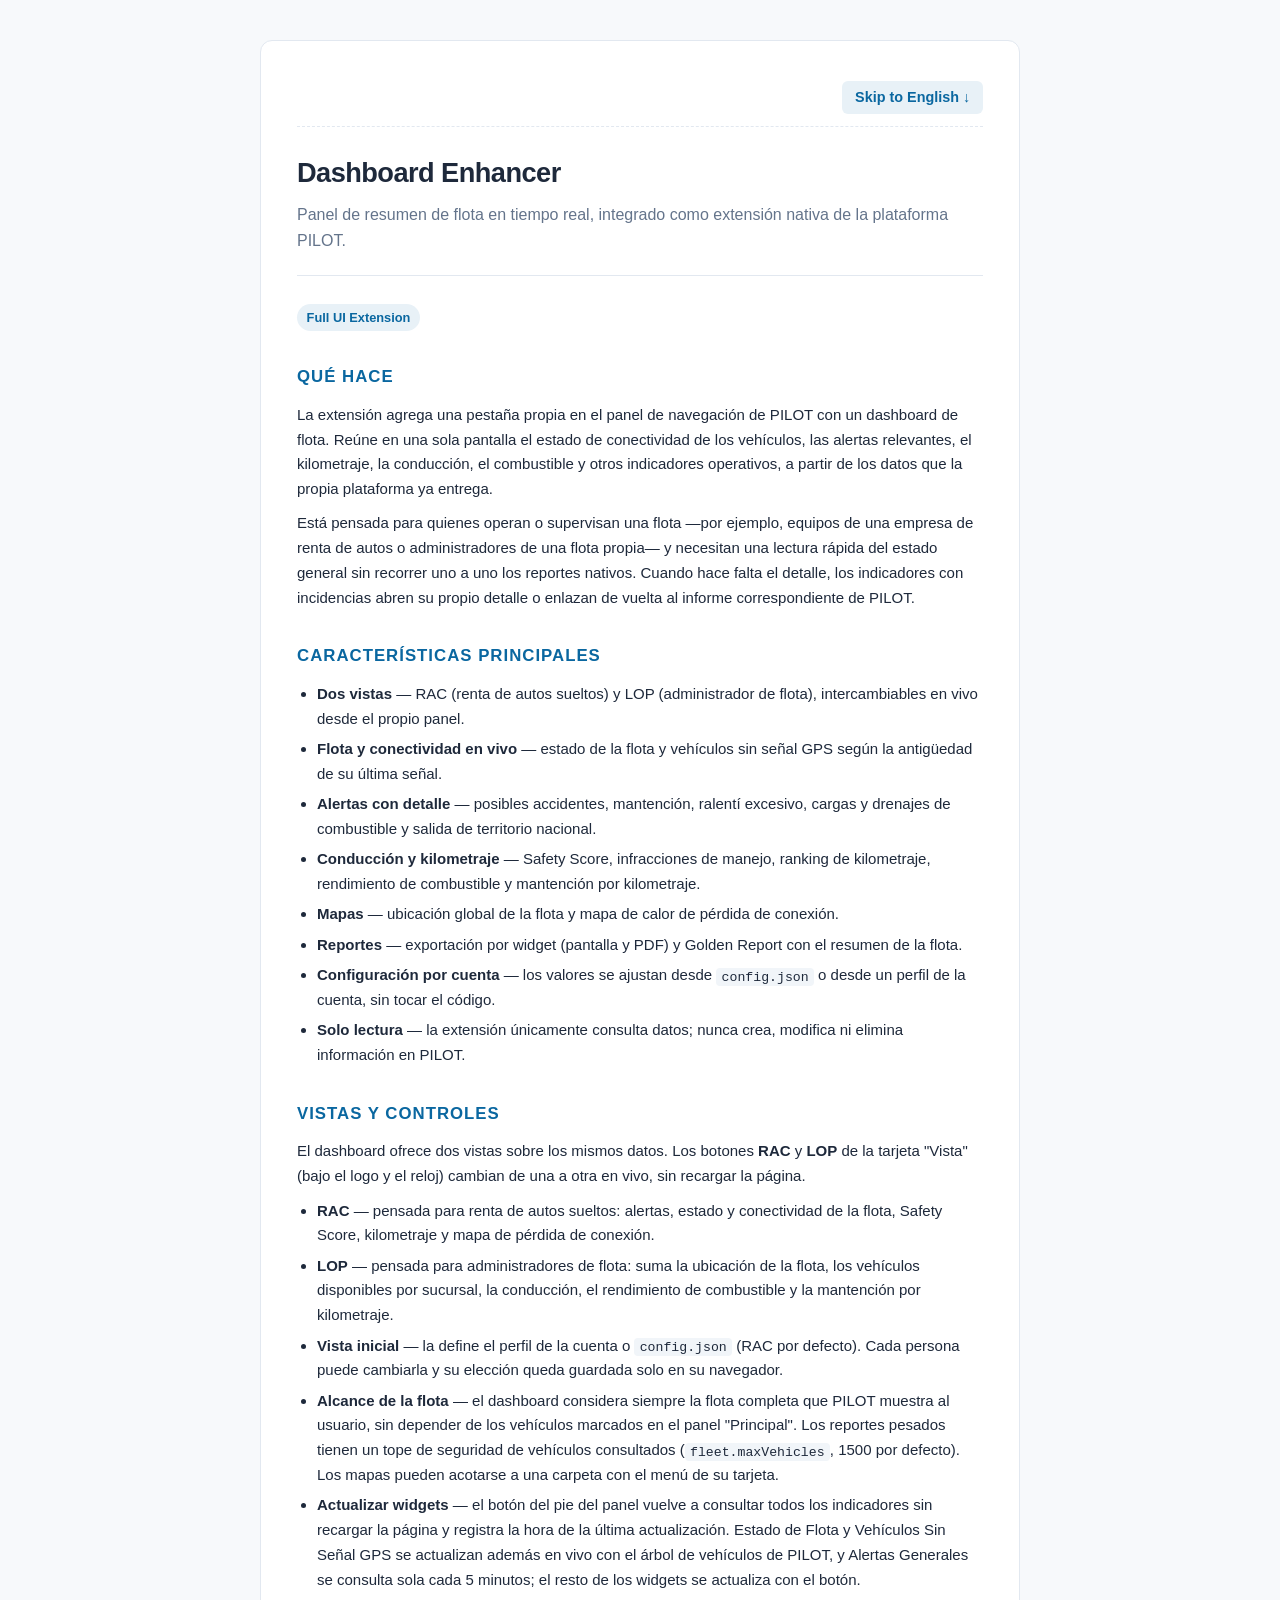
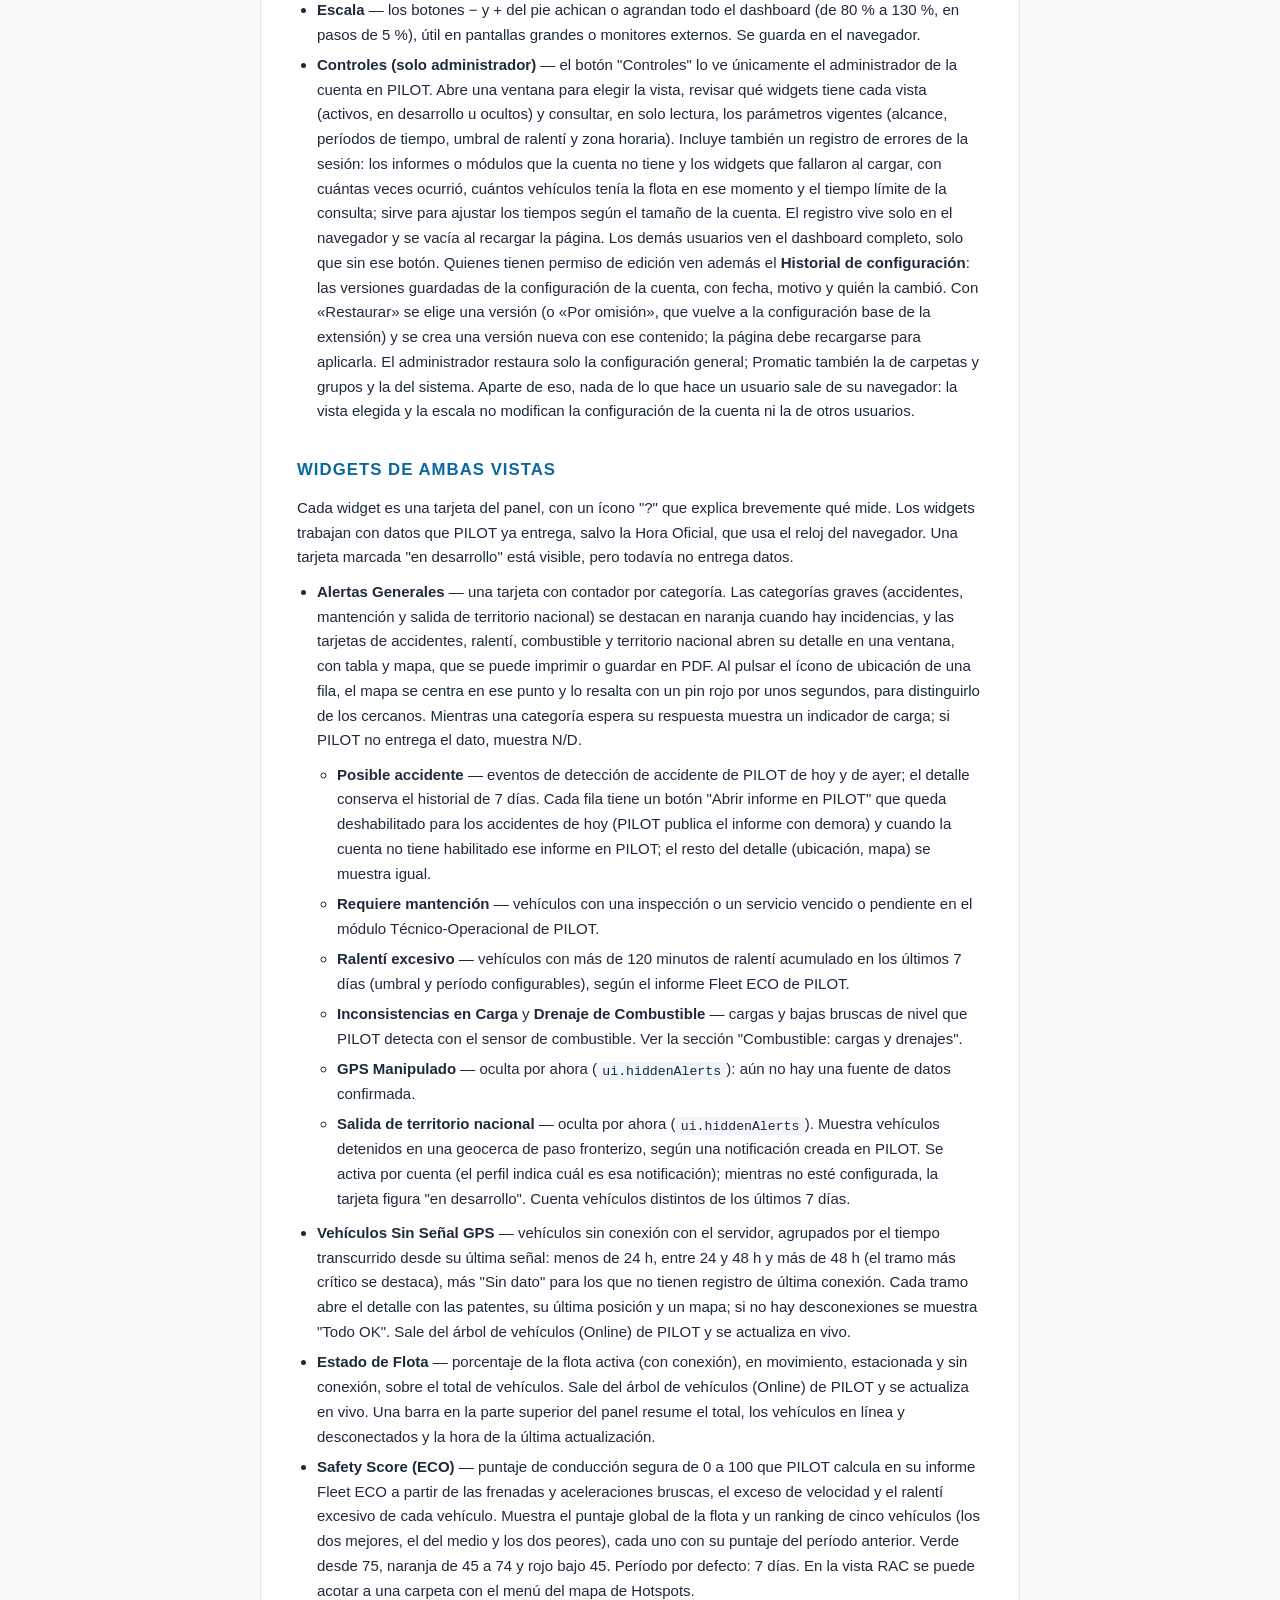
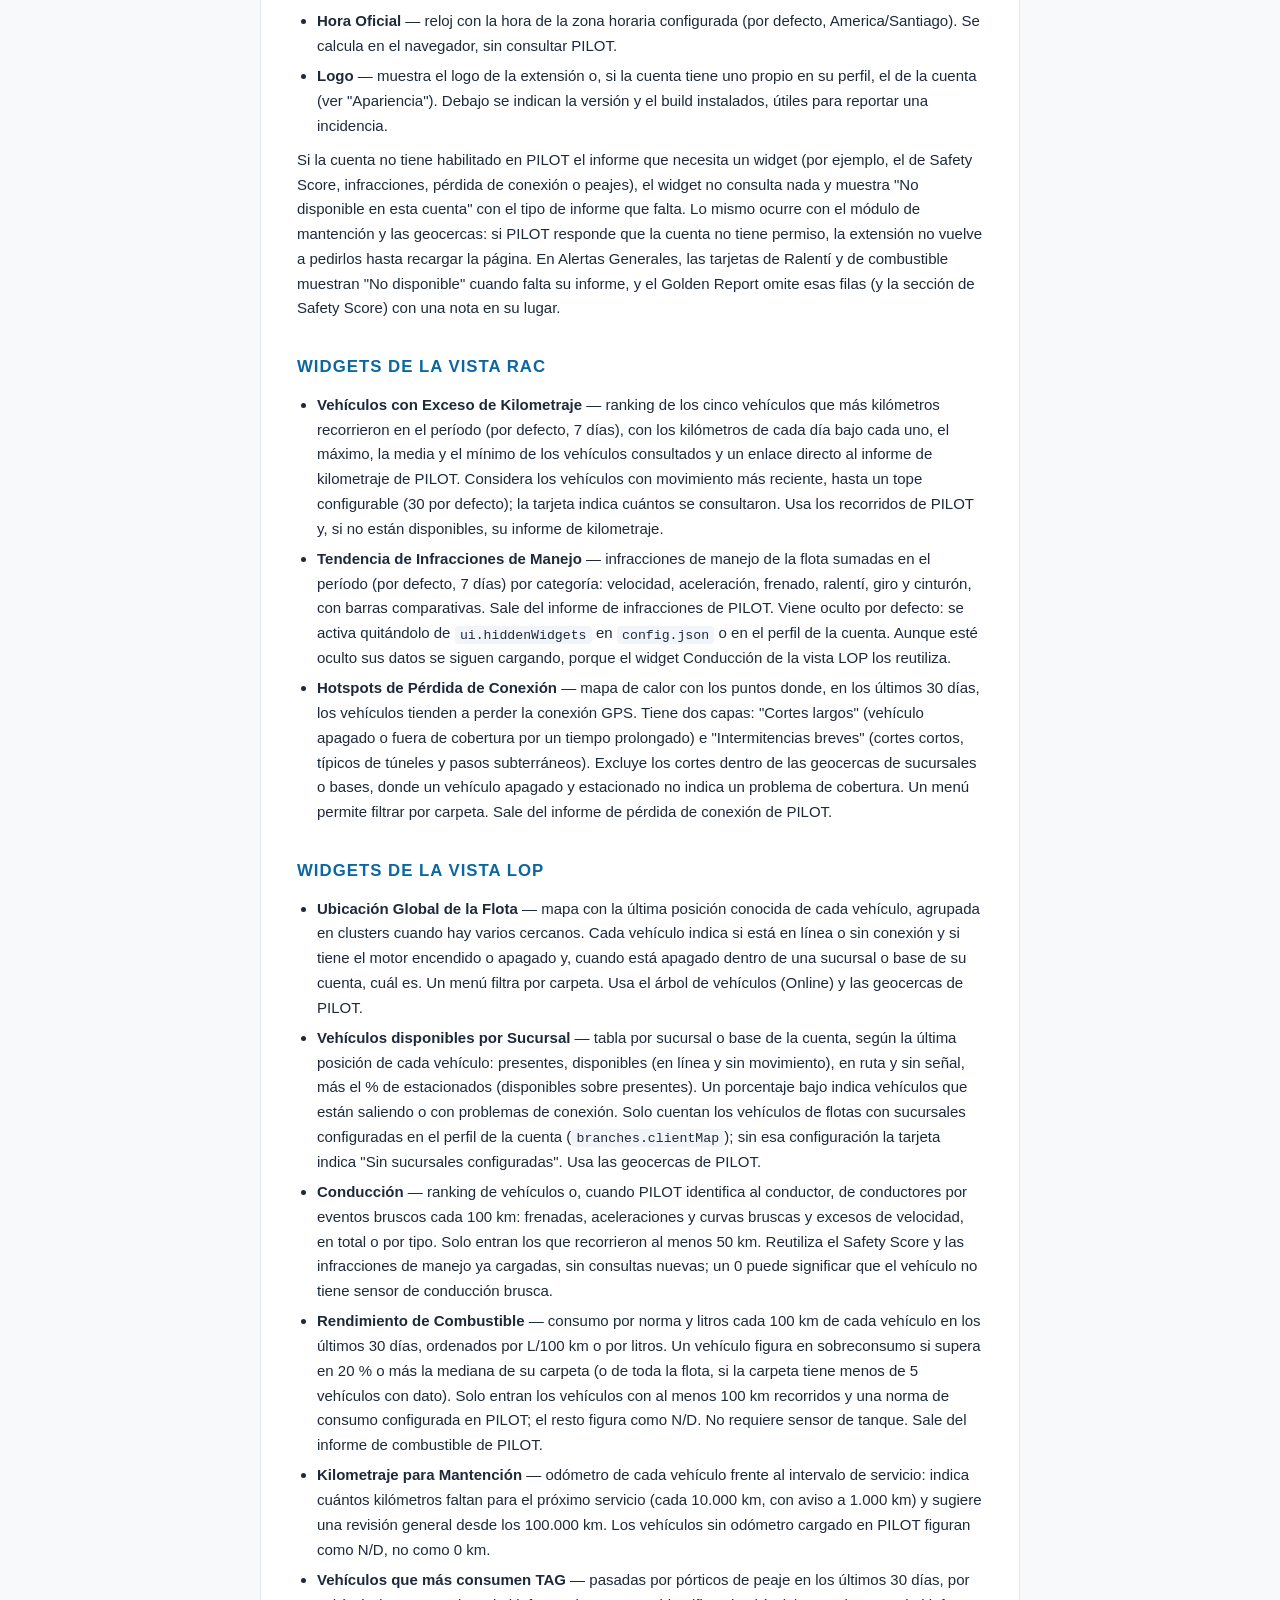
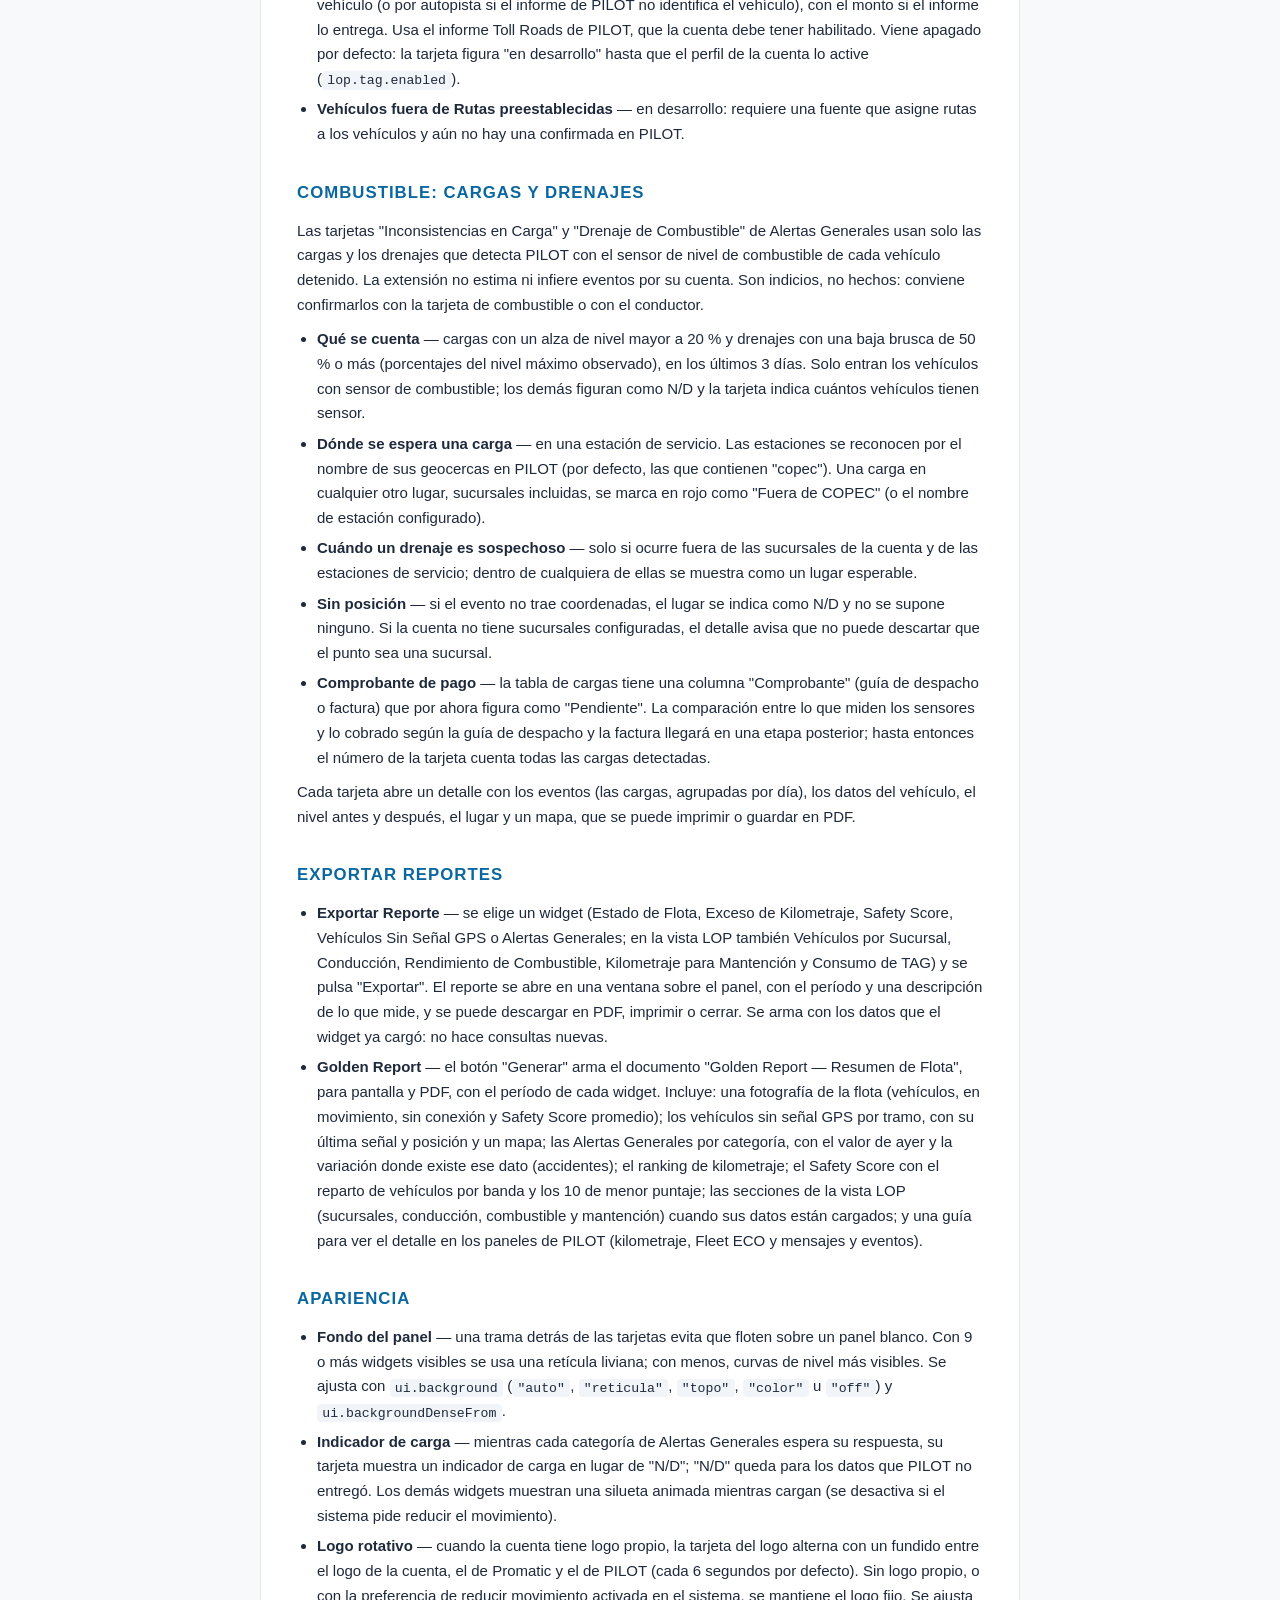
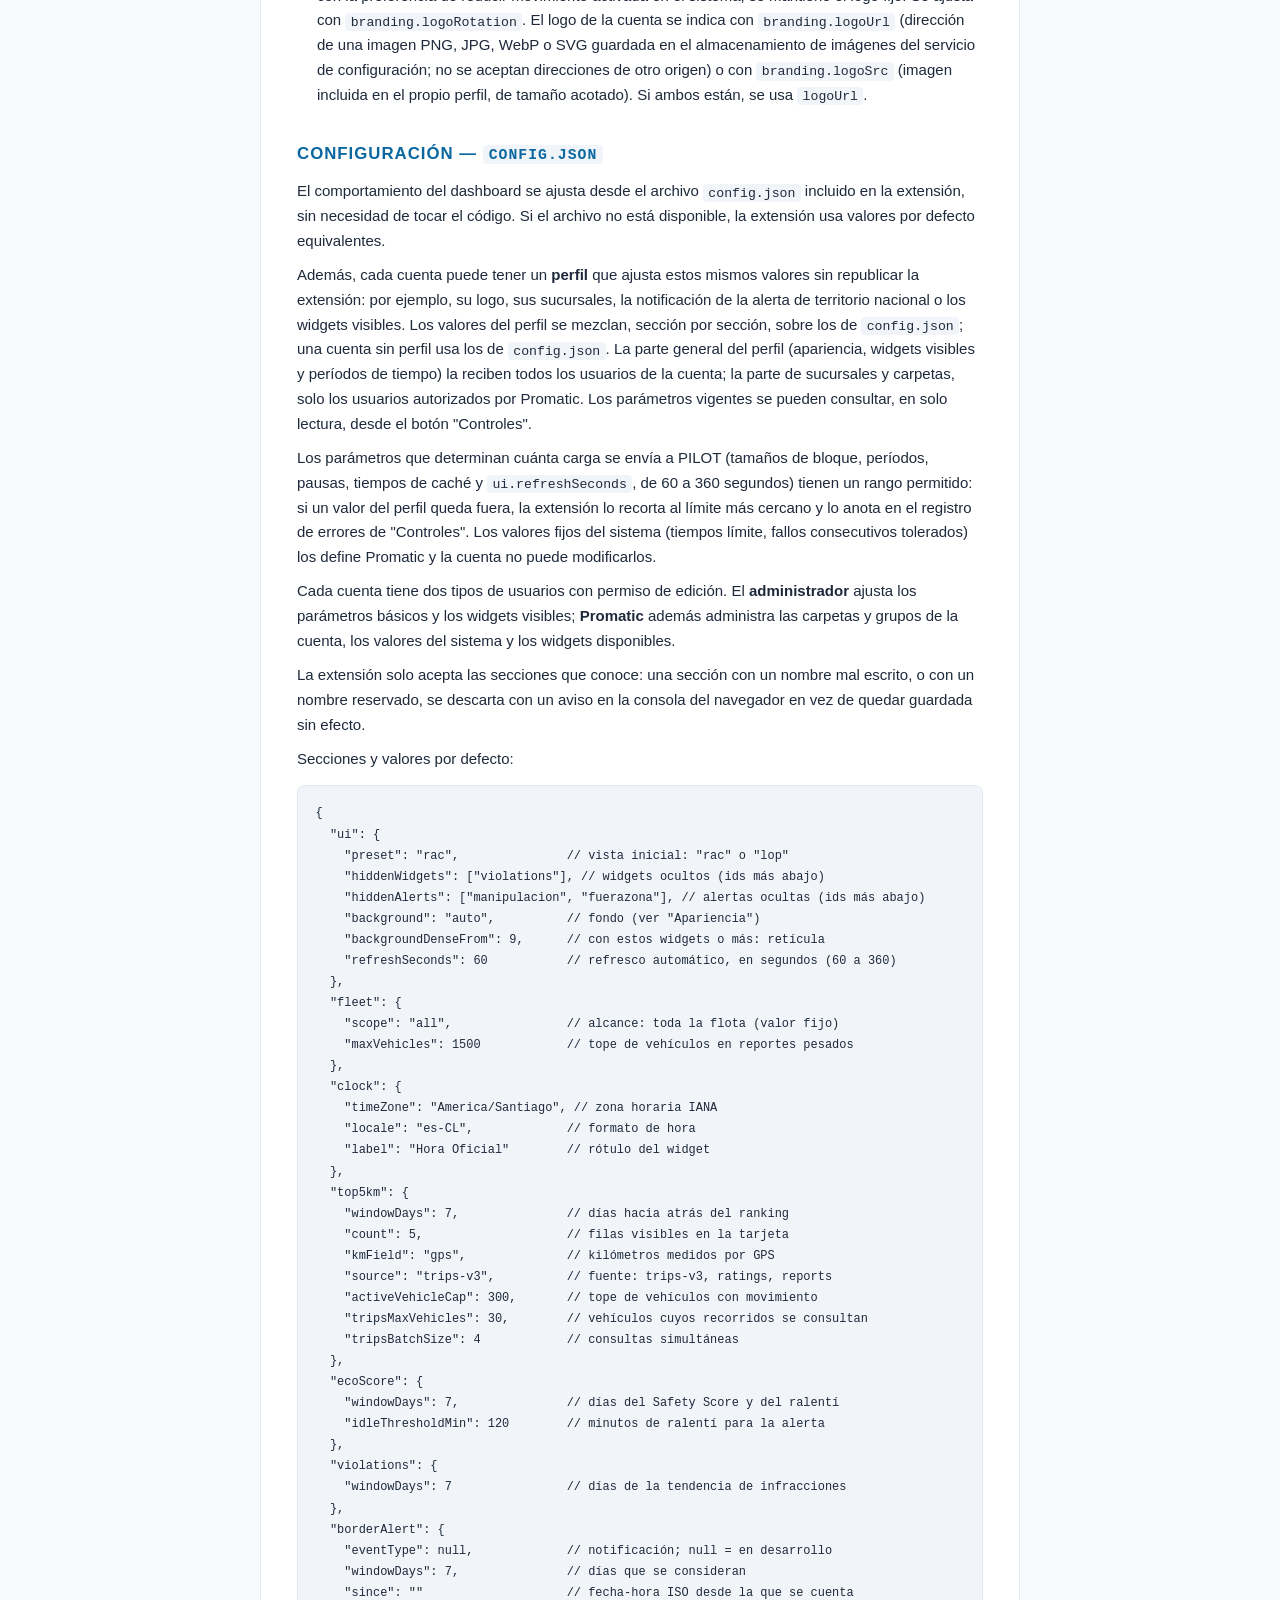
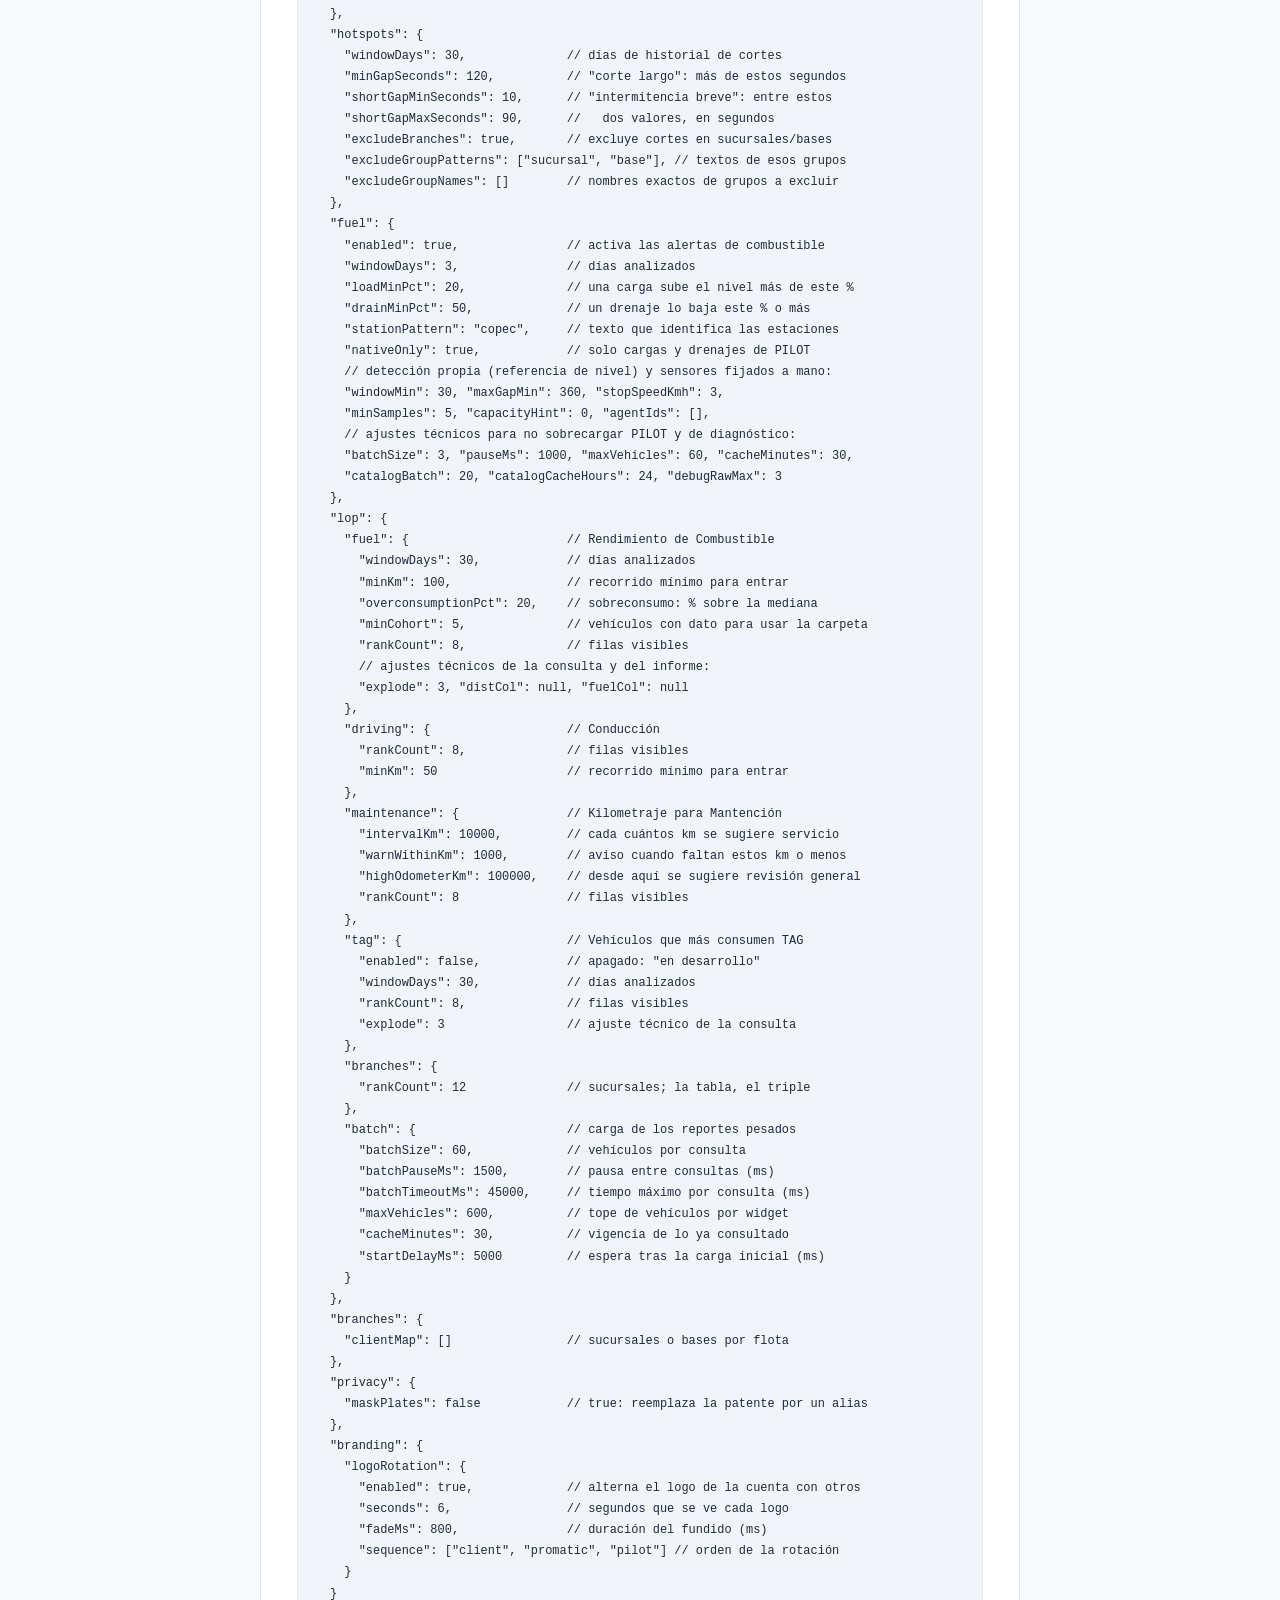
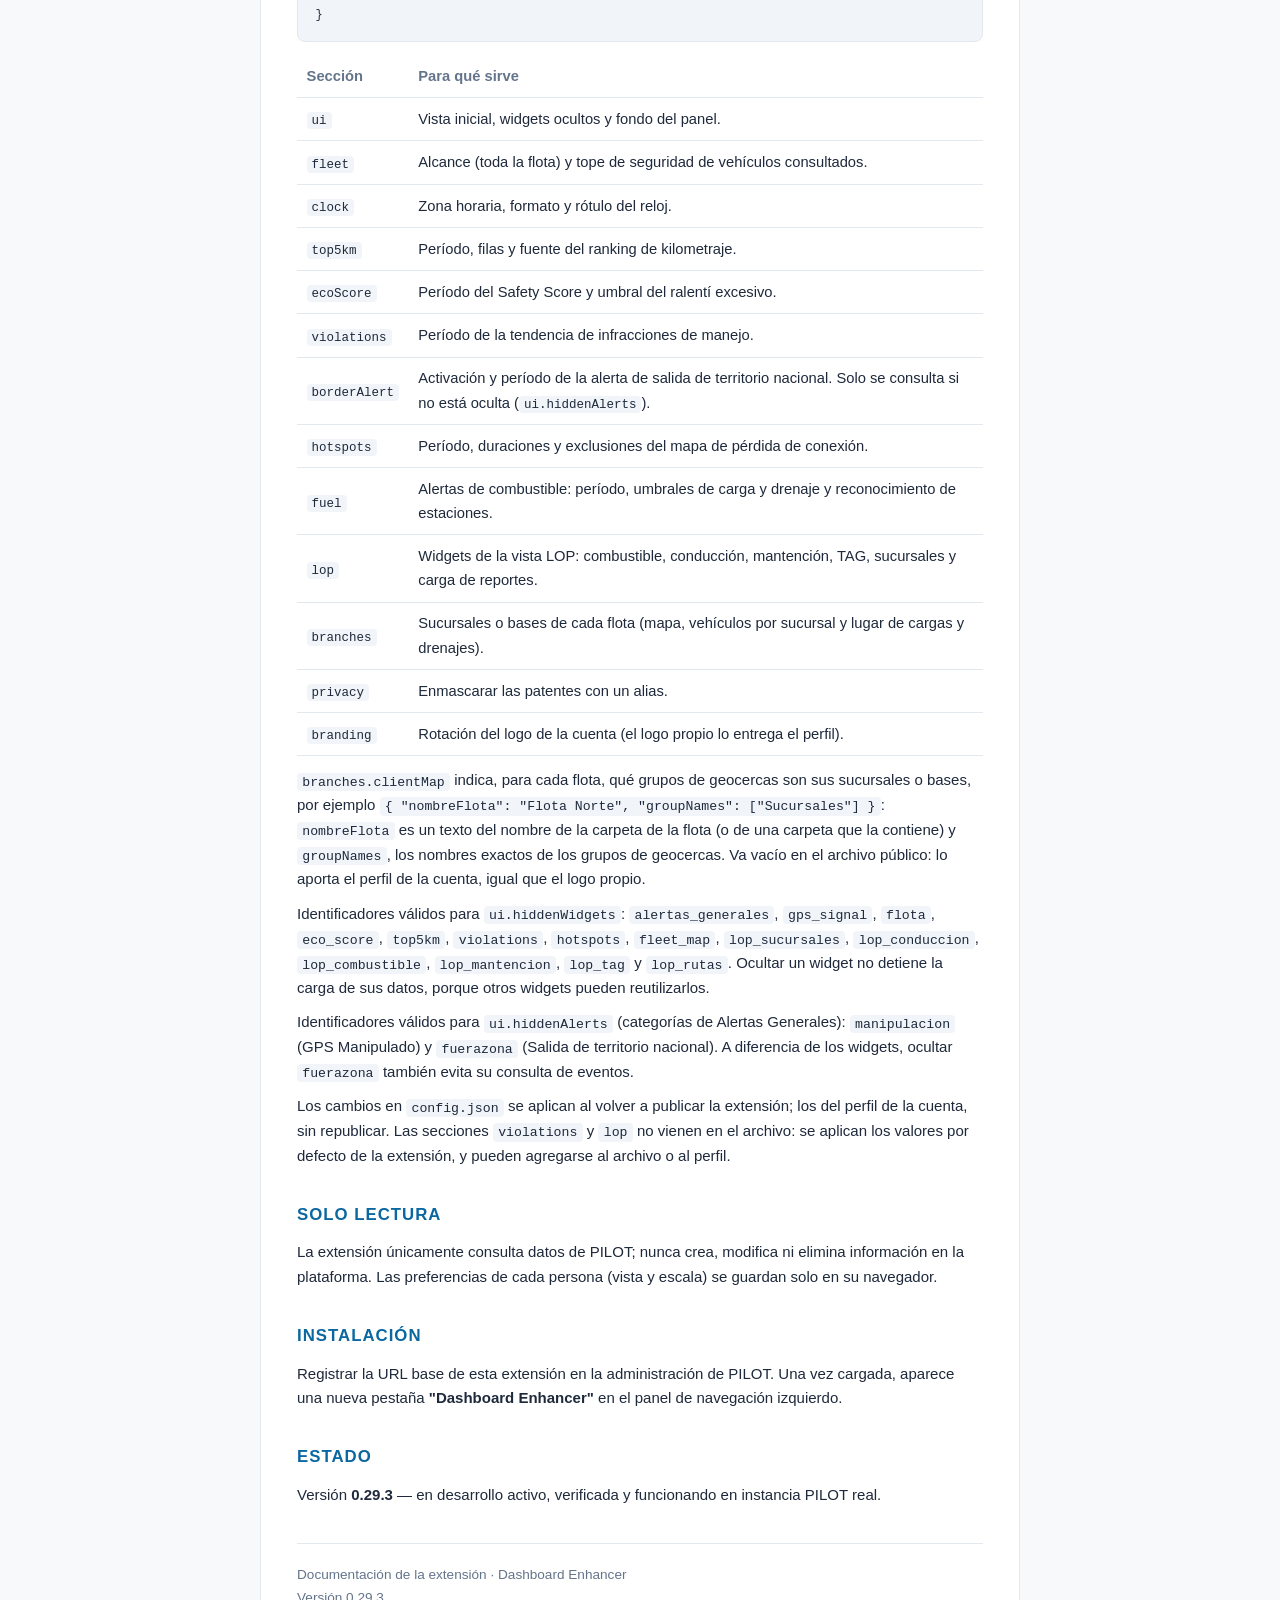
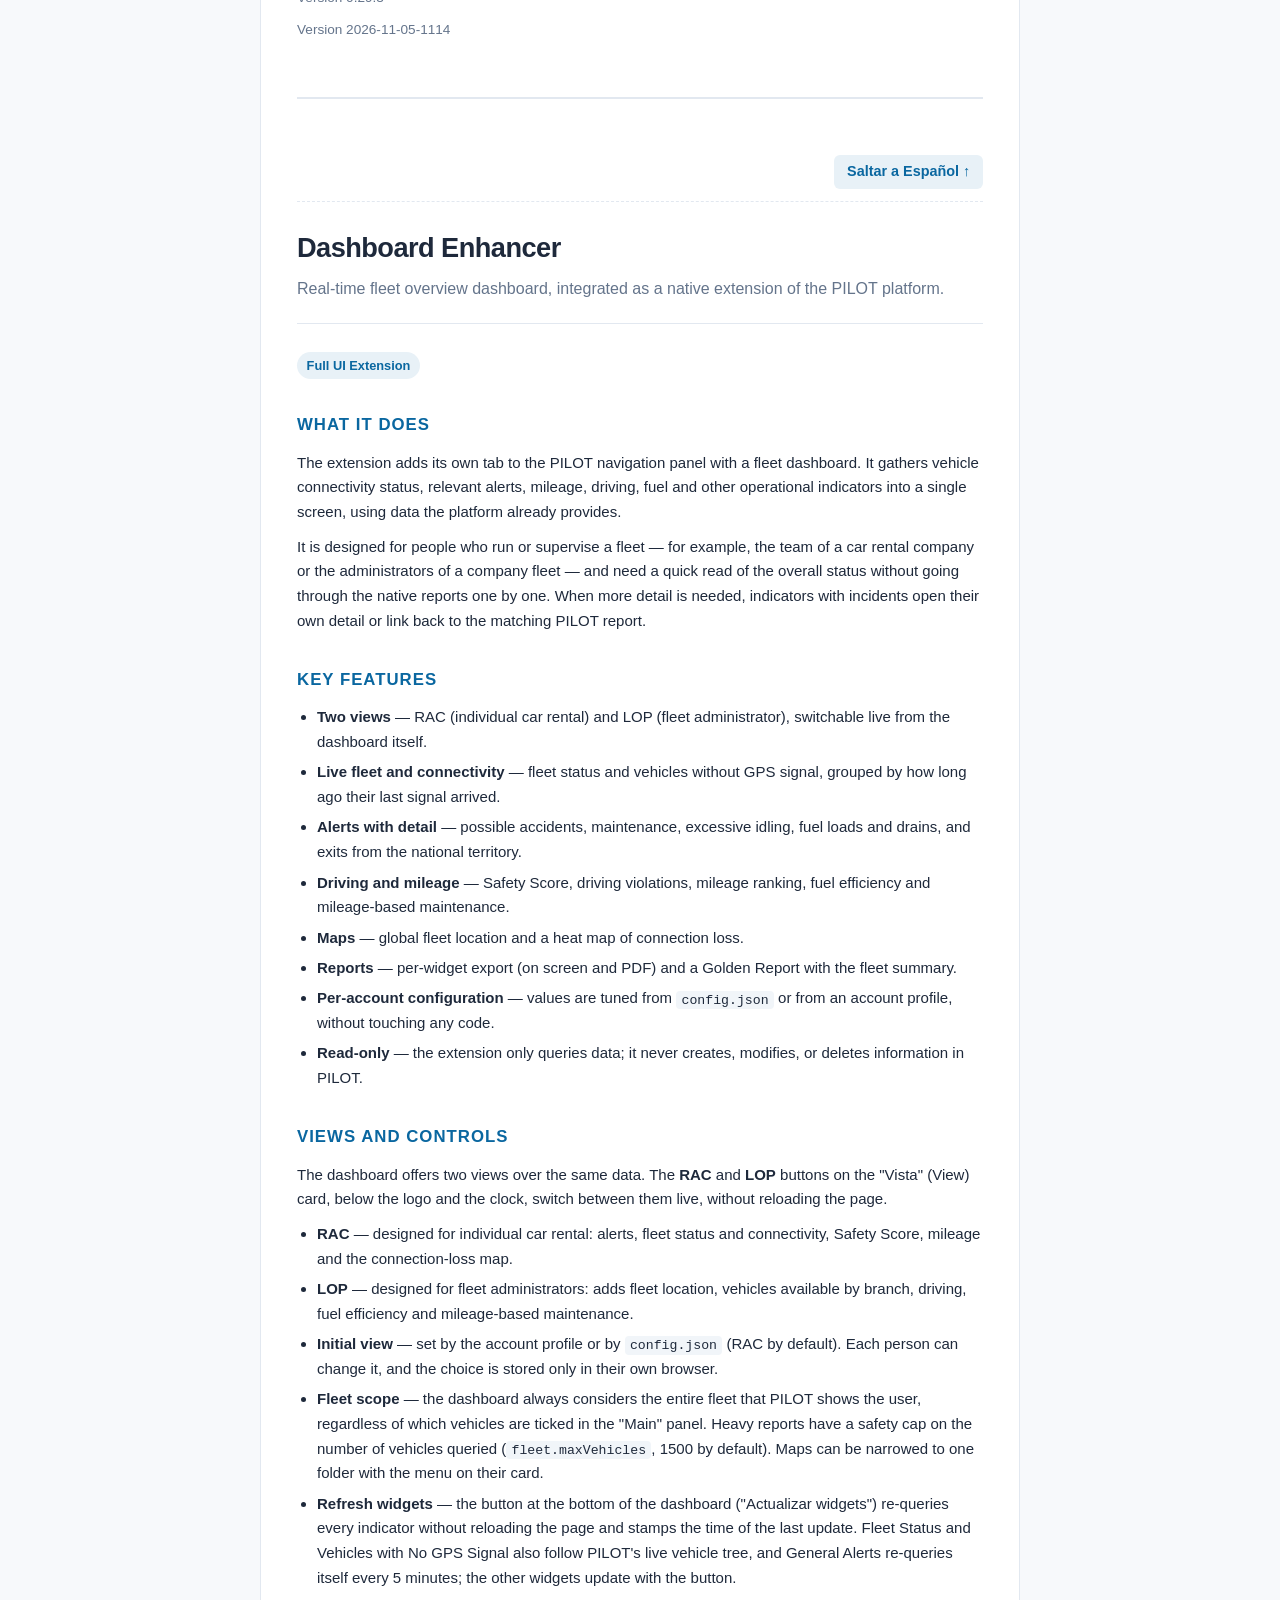
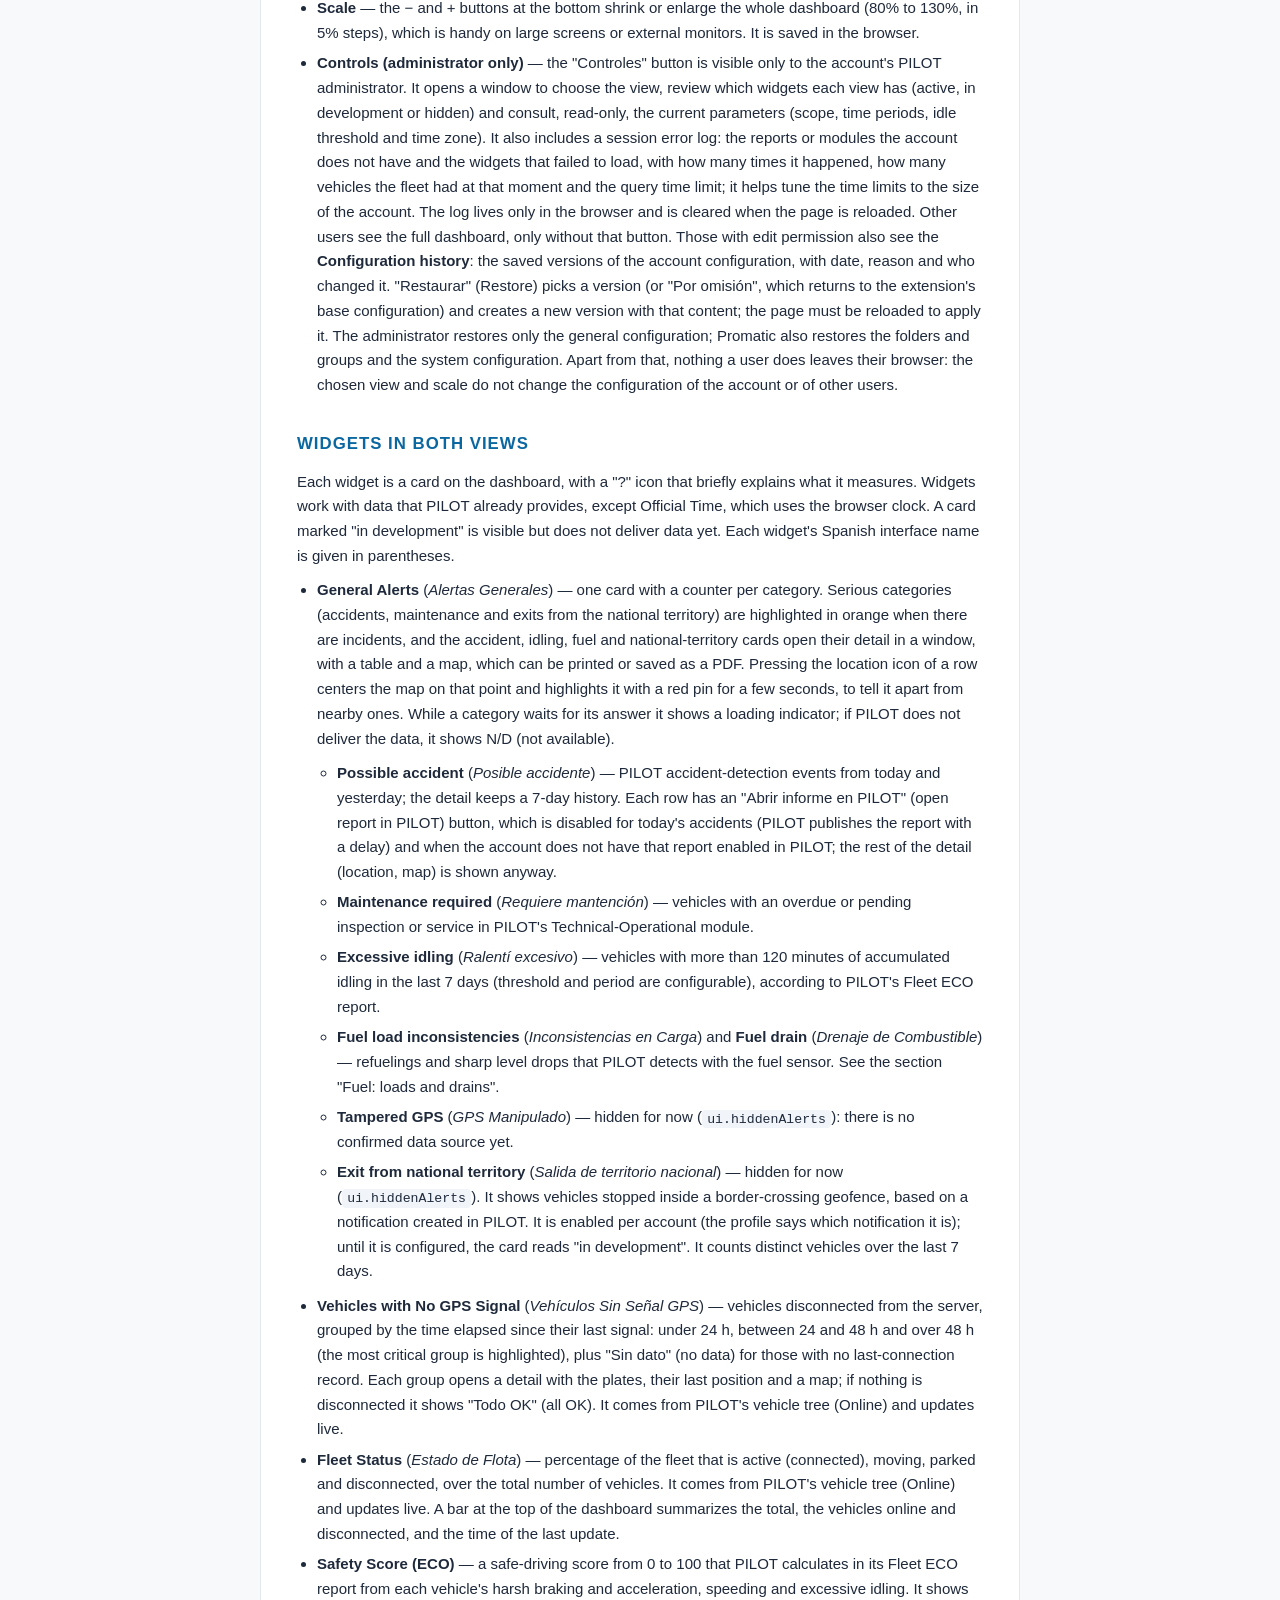
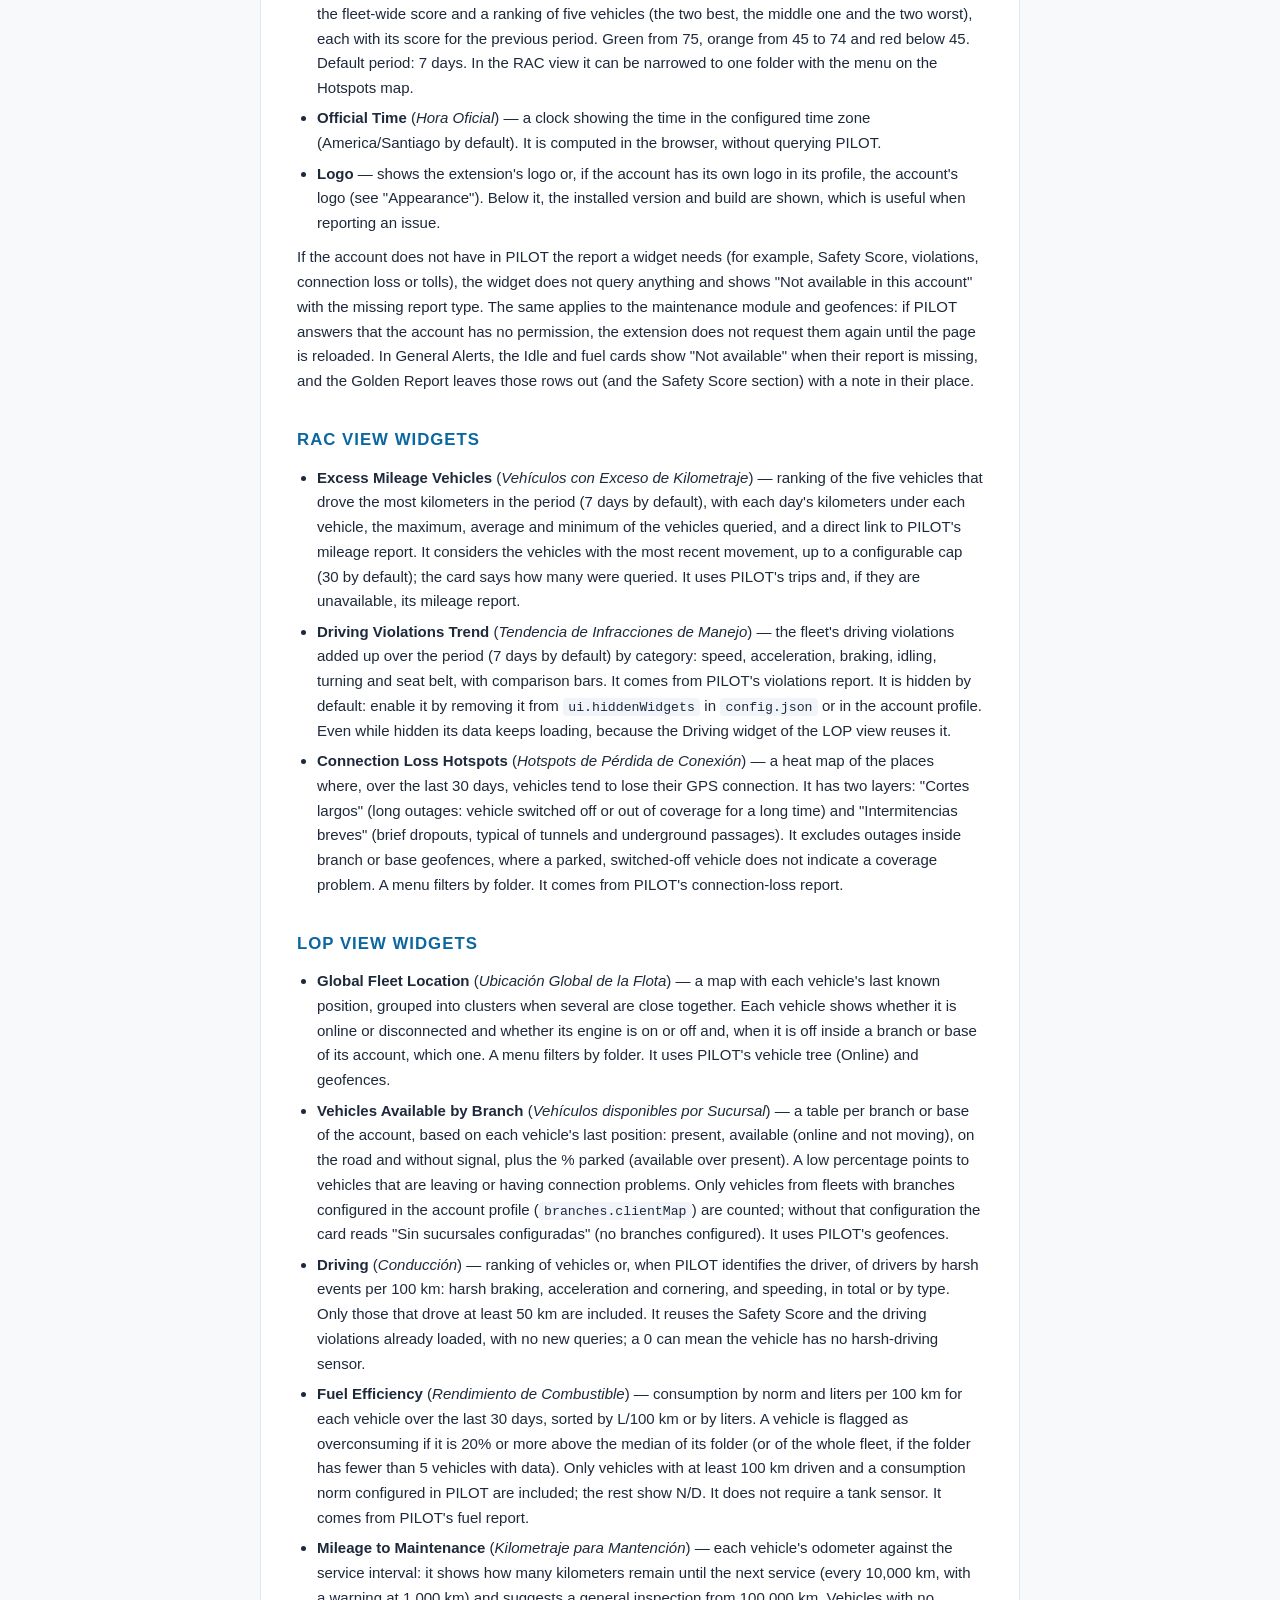
==== commit 365c2402: "sync: publish plugin 2026-11-05_1114" ====
--- a/doc/index.html
+++ b/doc/index.html
@@ -480,14 +480,14 @@
         </p>
 
         <h2>Estado</h2>
-        <p>Versión <strong>0.29.2</strong> — en desarrollo activo, verificada y funcionando en instancia PILOT real.</p>
+        <p>Versión <strong>0.29.3</strong> — en desarrollo activo, verificada y funcionando en instancia PILOT real.</p>
 
         <footer>
             Documentación de la extensión · Dashboard Enhancer
             <br>
-            Versión 0.29.2
+            Versión 0.29.3
             <br>
-            <p>Version 2026-11-04-1817</p>
+            <p>Version 2026-11-05-1114</p>
         </footer>
     </section>
 
@@ -833,14 +833,14 @@
         </p>
 
         <h2>Status</h2>
-        <p>Version <strong>0.29.2</strong> — under active development, verified and running on a live PILOT instance.</p>
+        <p>Version <strong>0.29.3</strong> — under active development, verified and running on a live PILOT instance.</p>
 
         <footer>
             Extension Documentation · Dashboard Enhancer
             <br>
-            Version 0.29.2
+            Version 0.29.3
             <br>
-            <p>Version 2026-11-04-1817</p>
+            <p>Version 2026-11-05-1114</p>
         </footer>
     </section>
 
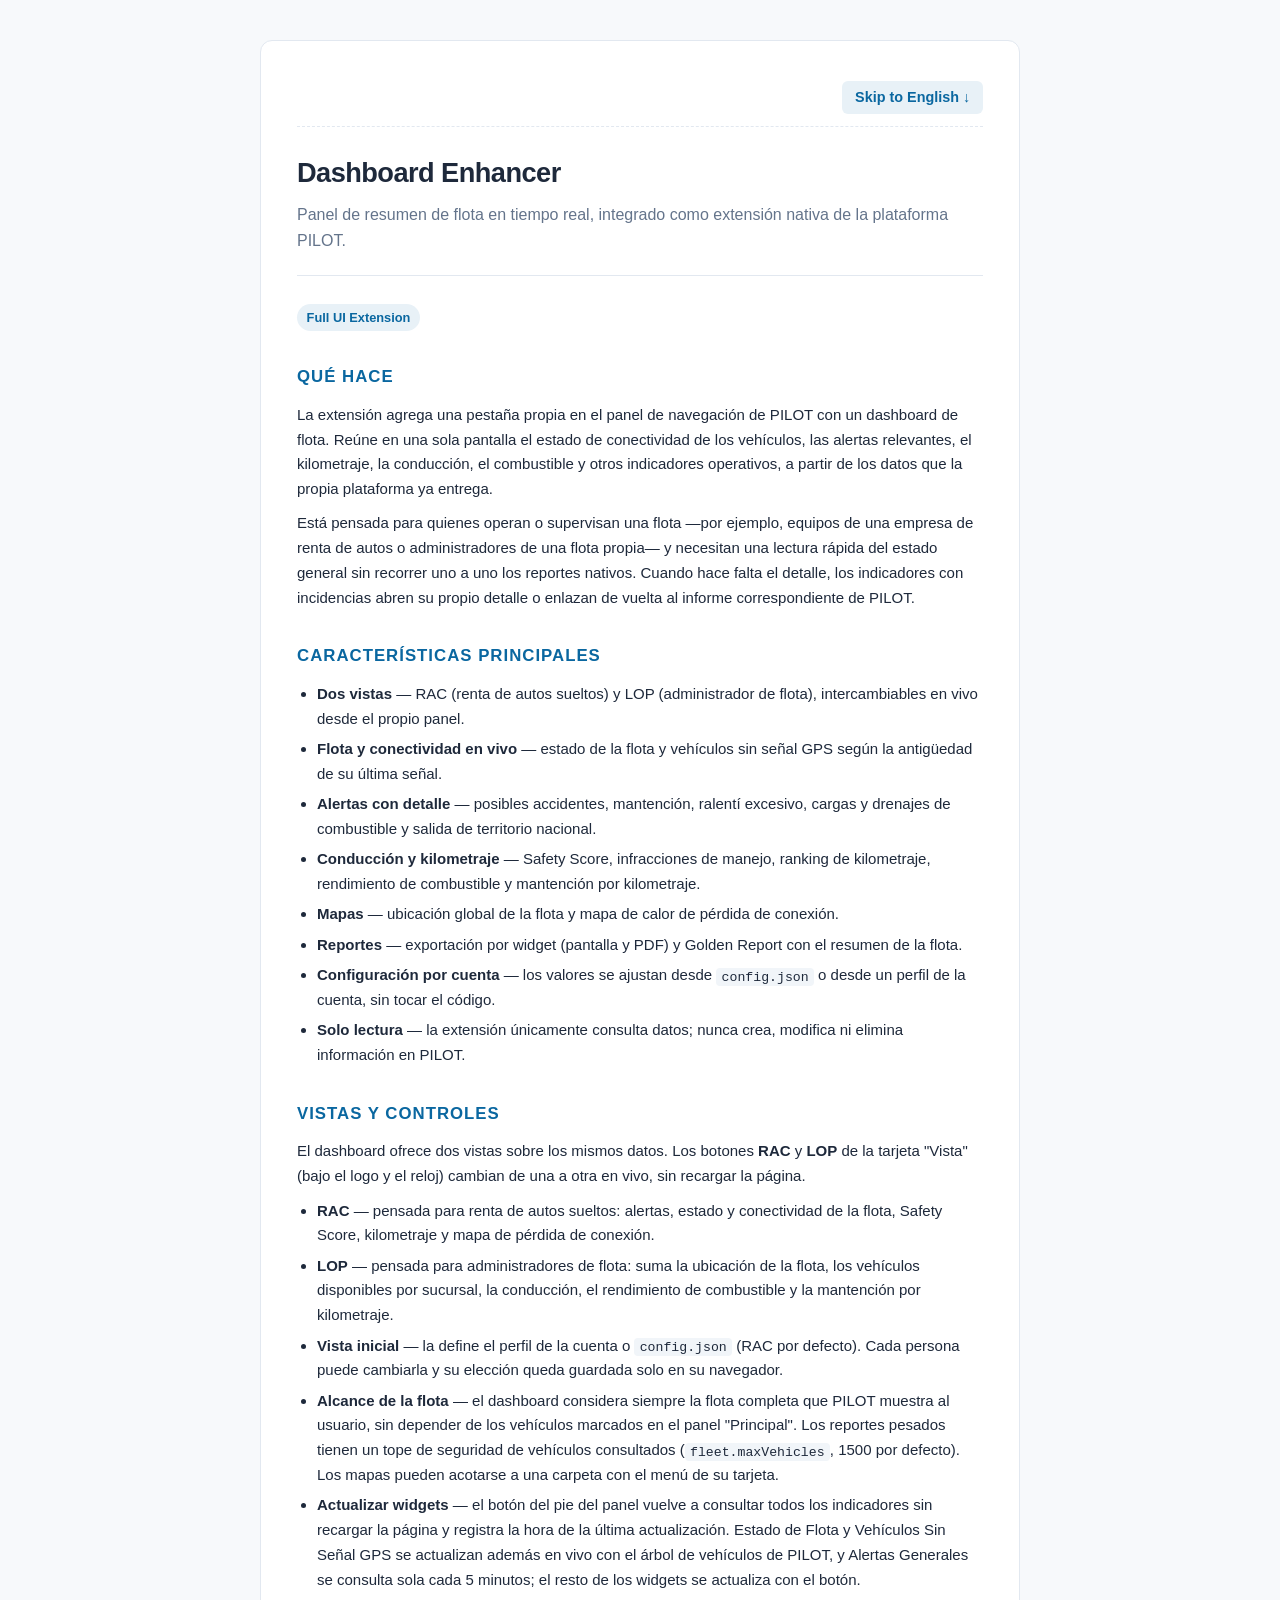
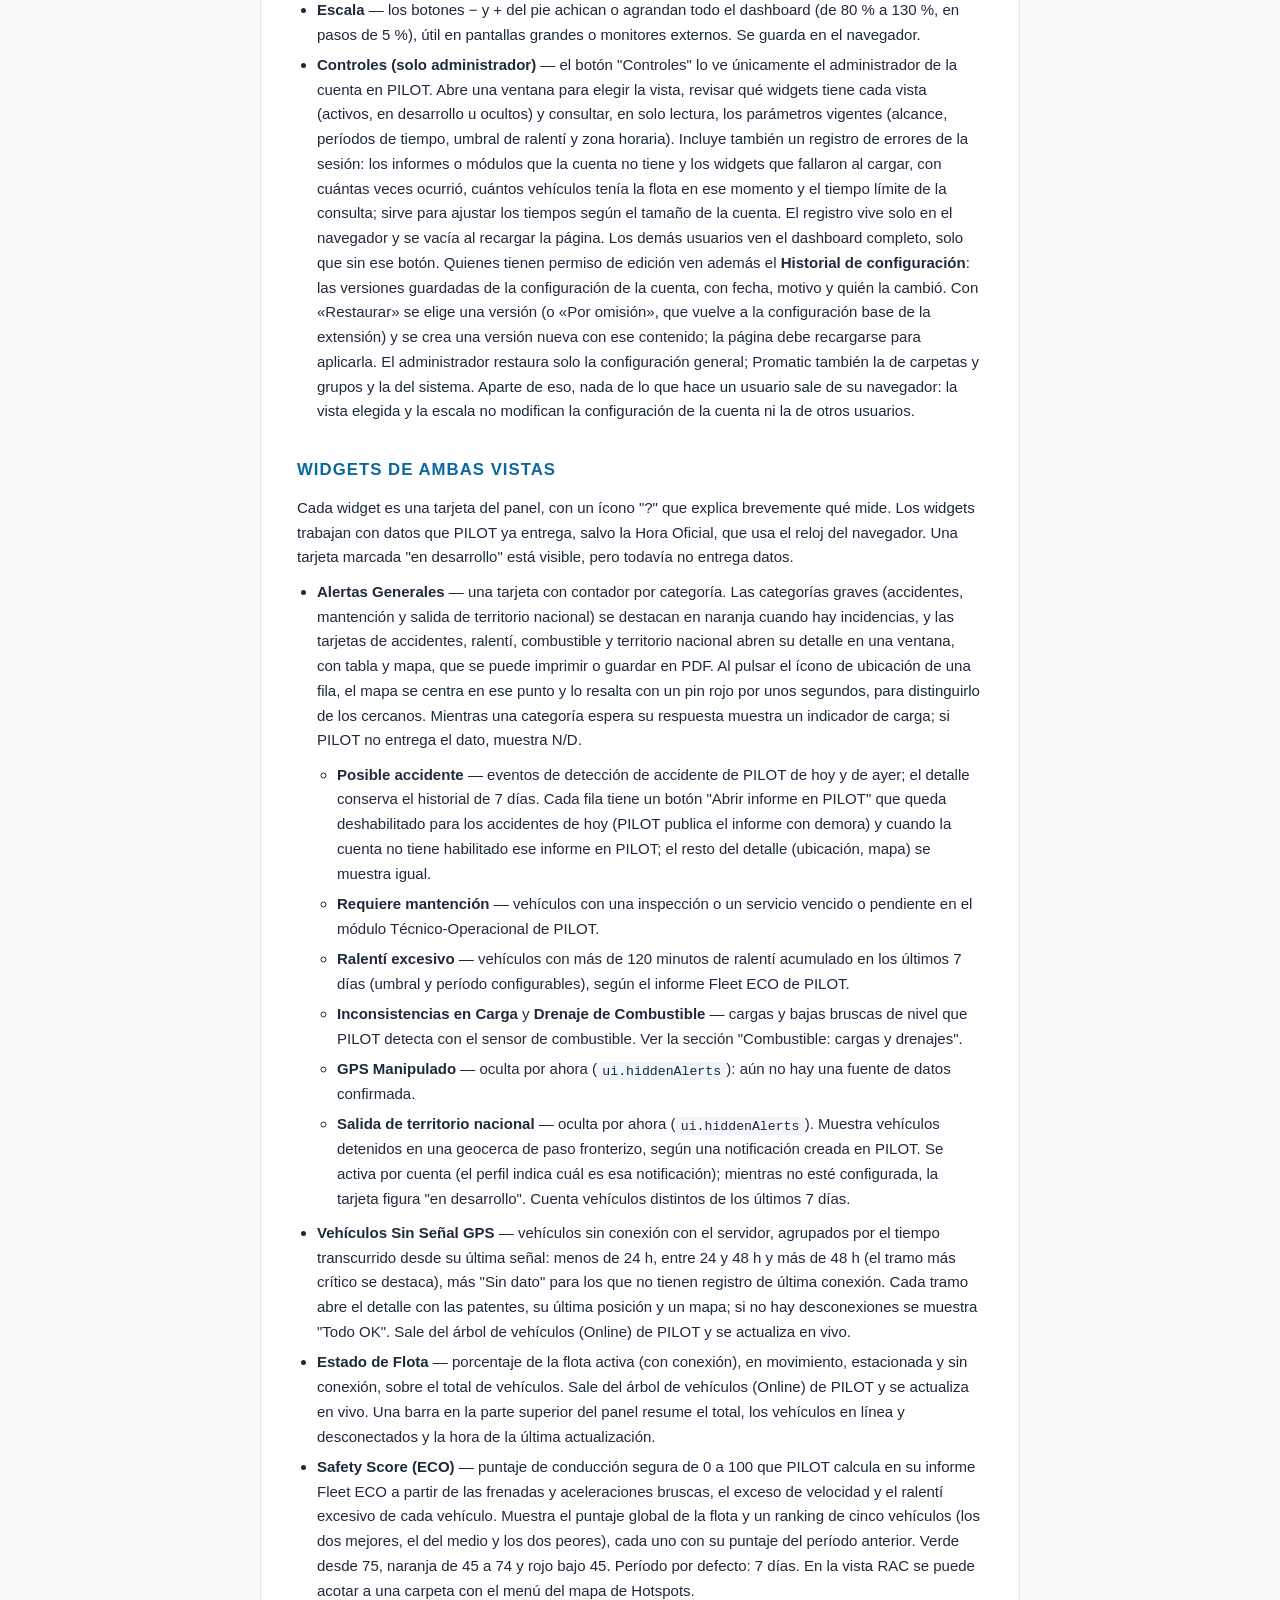
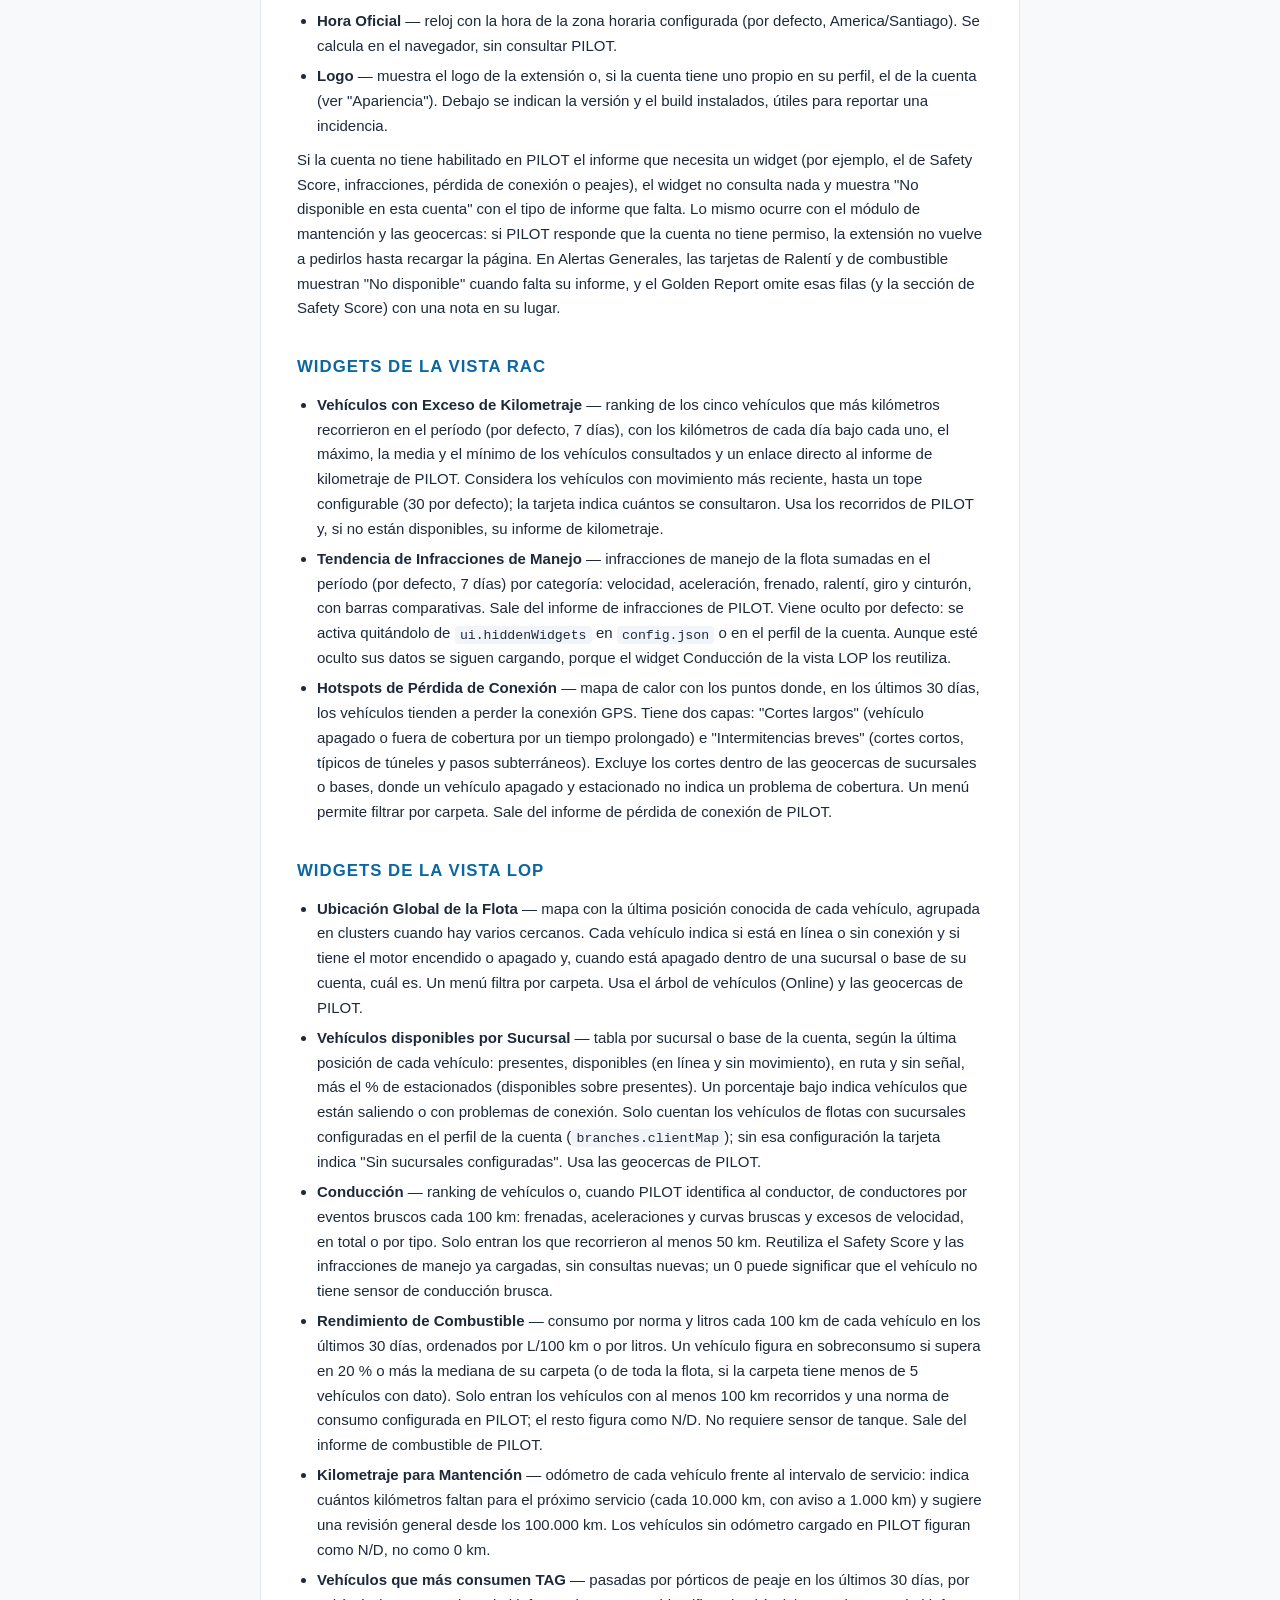
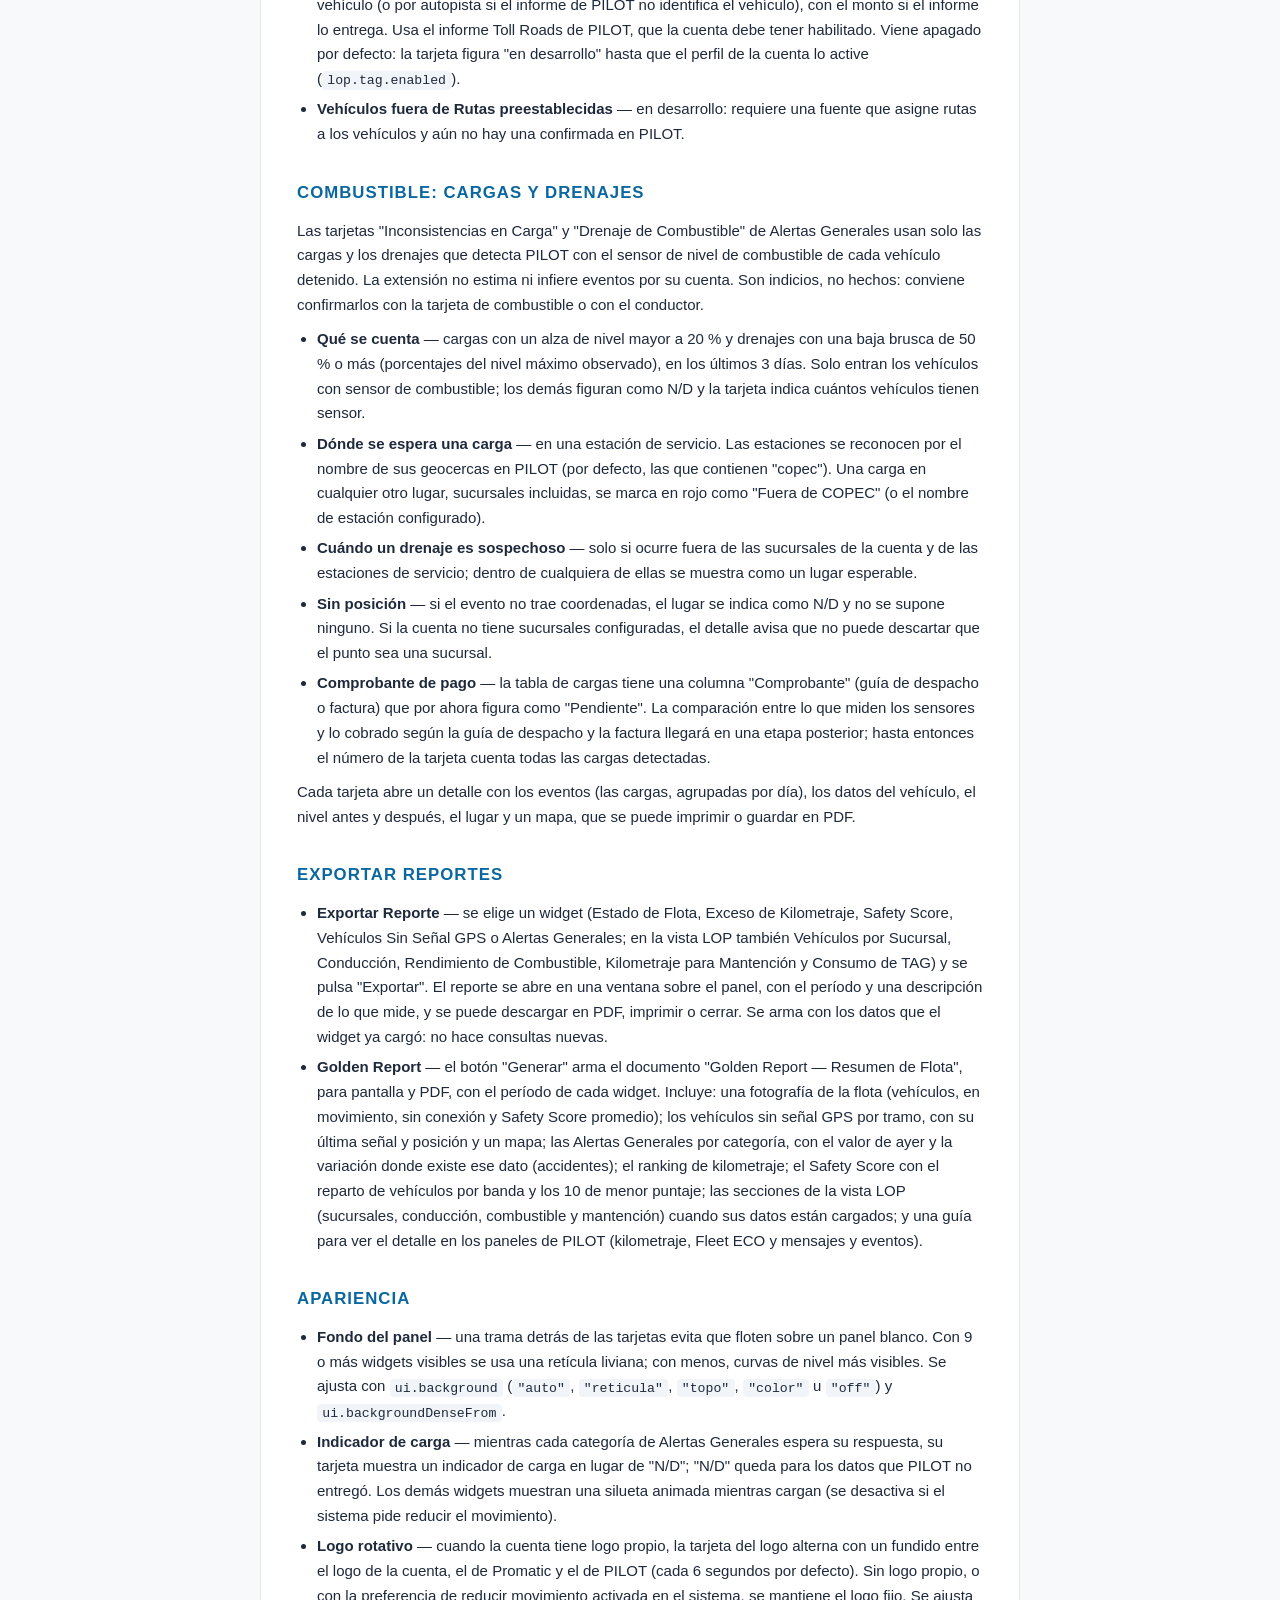
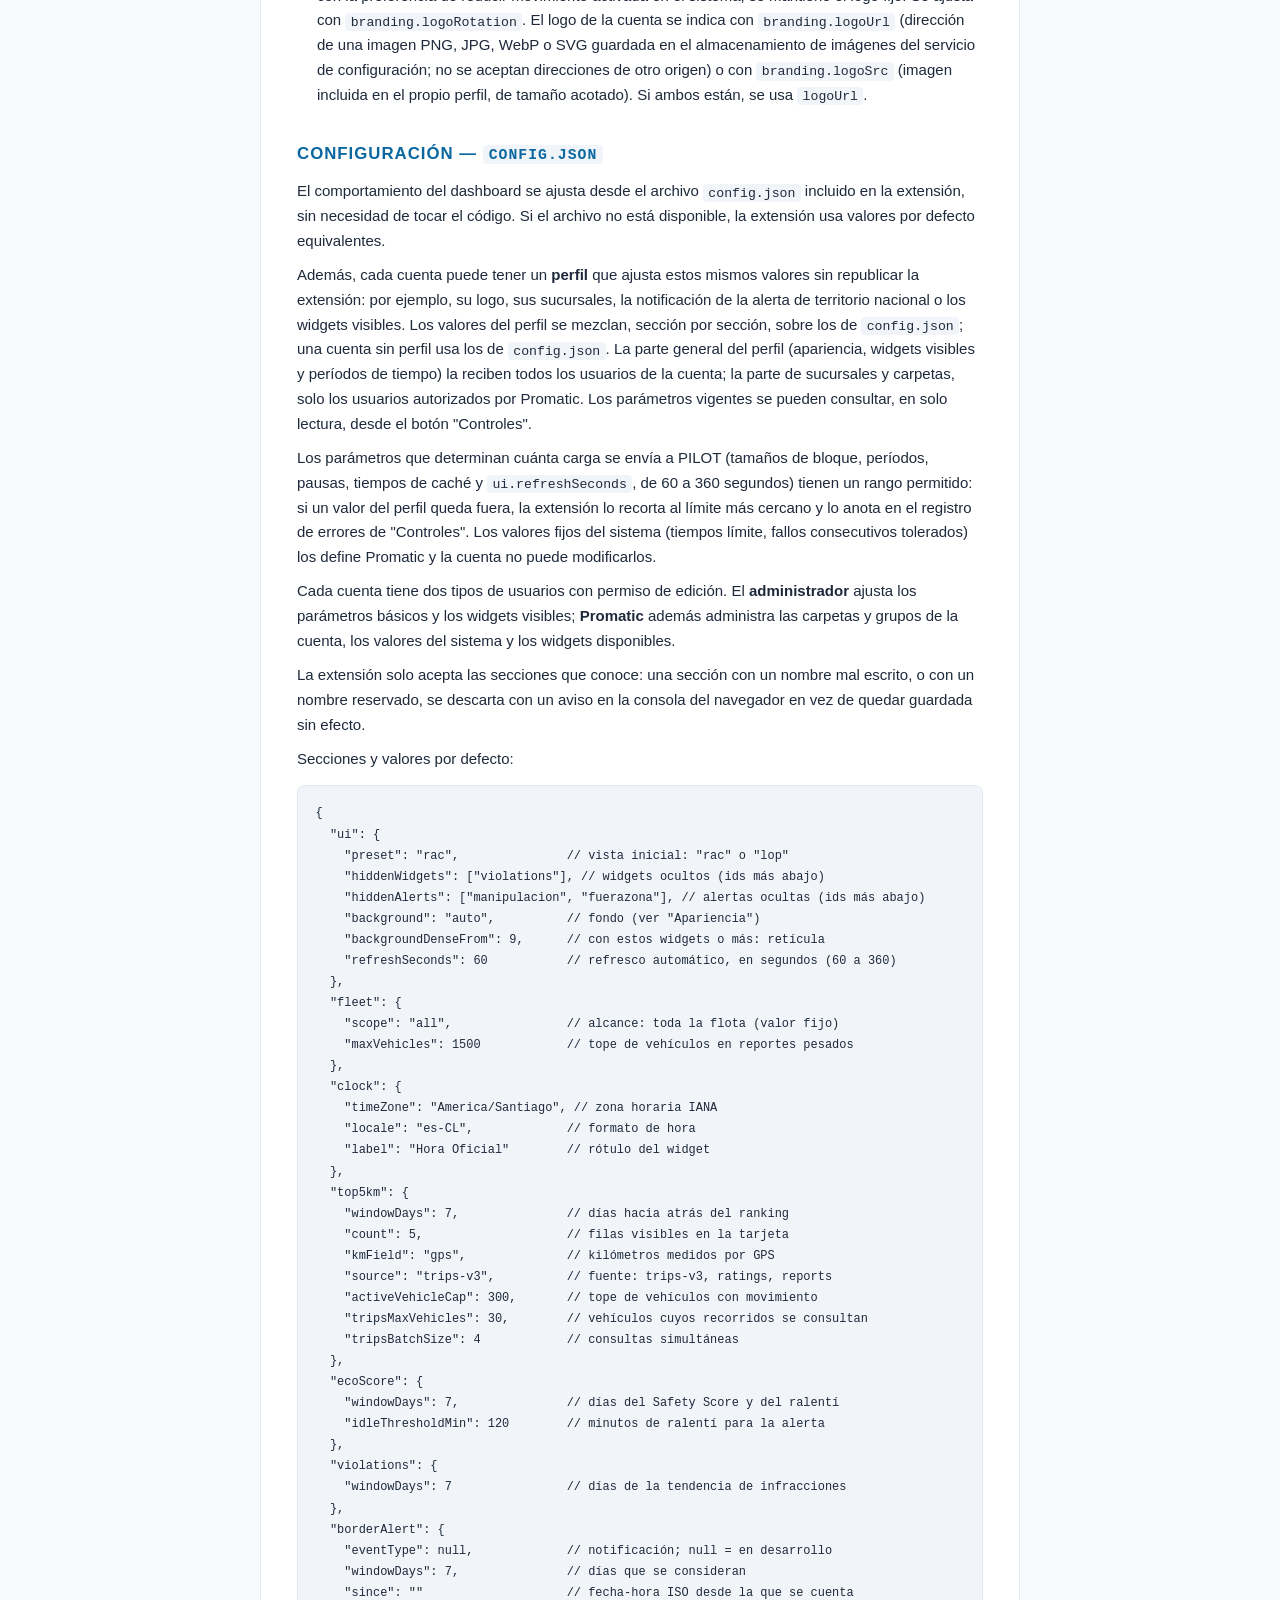
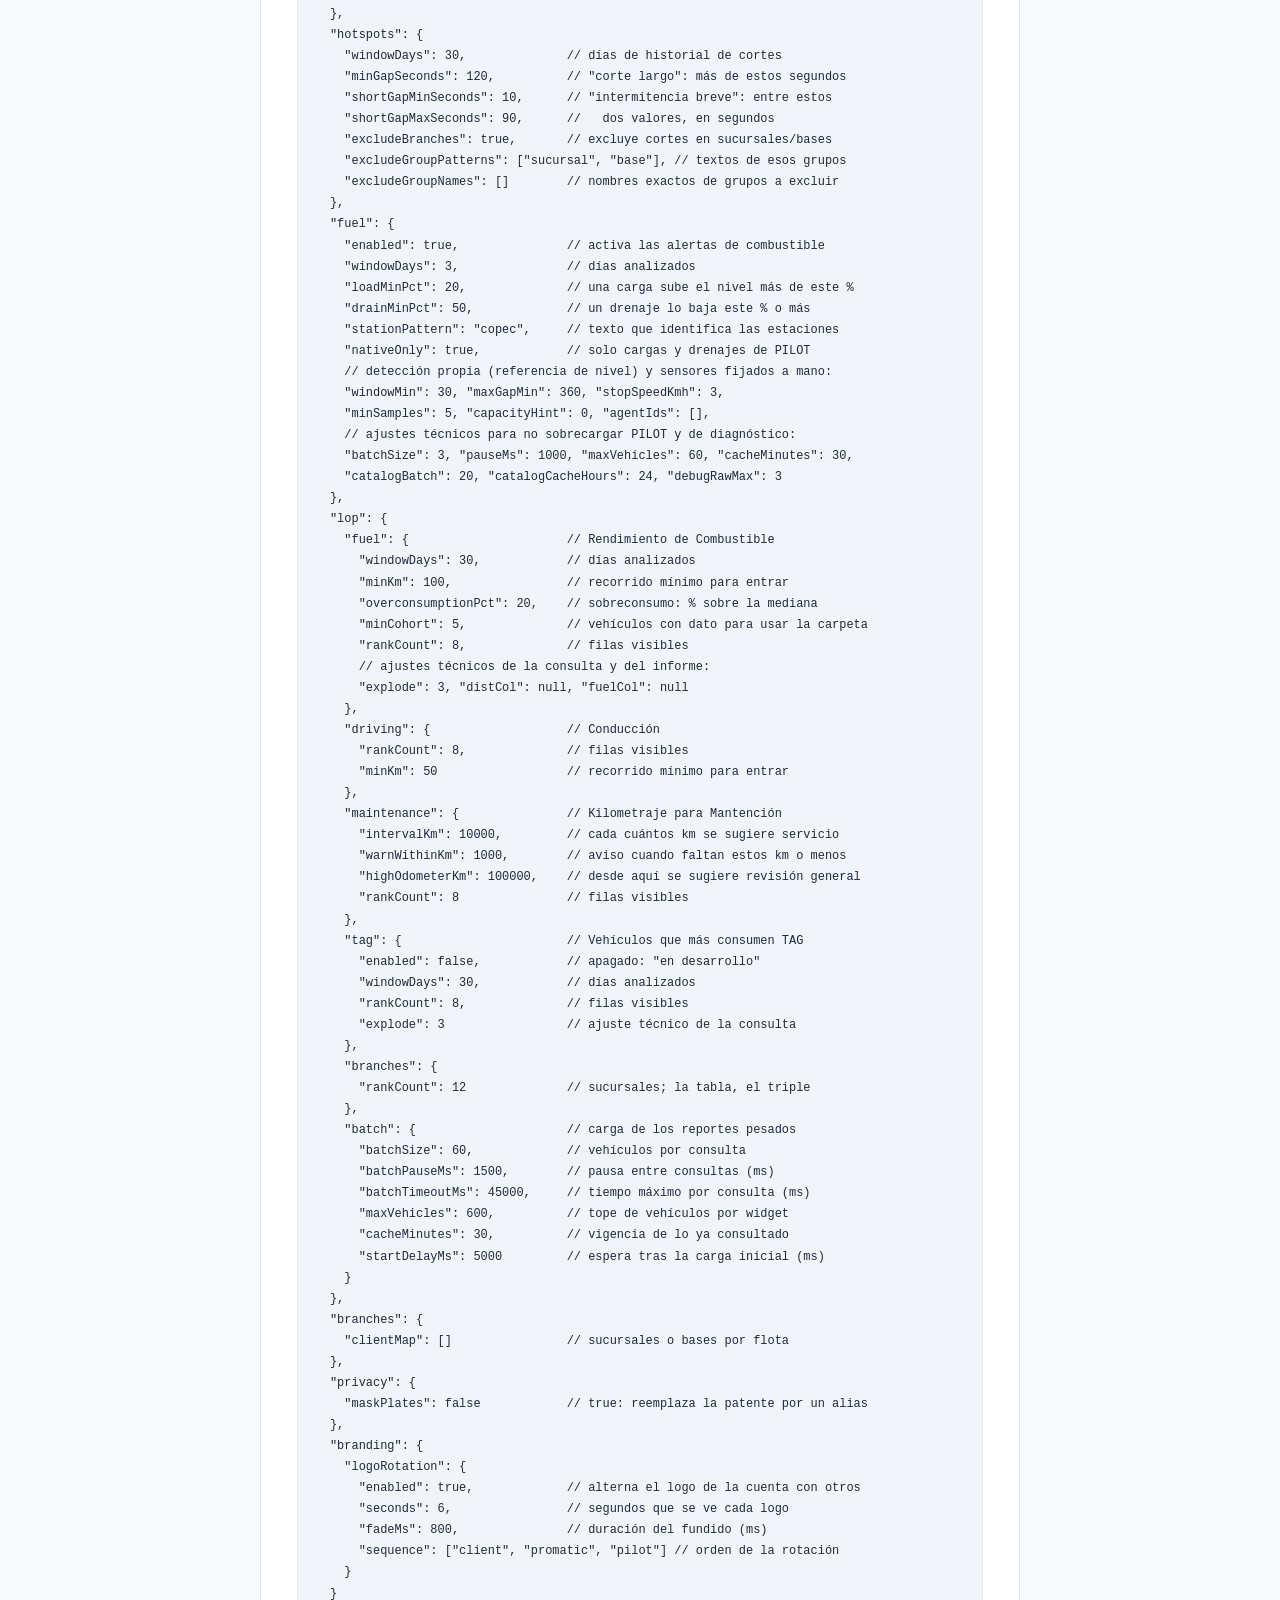
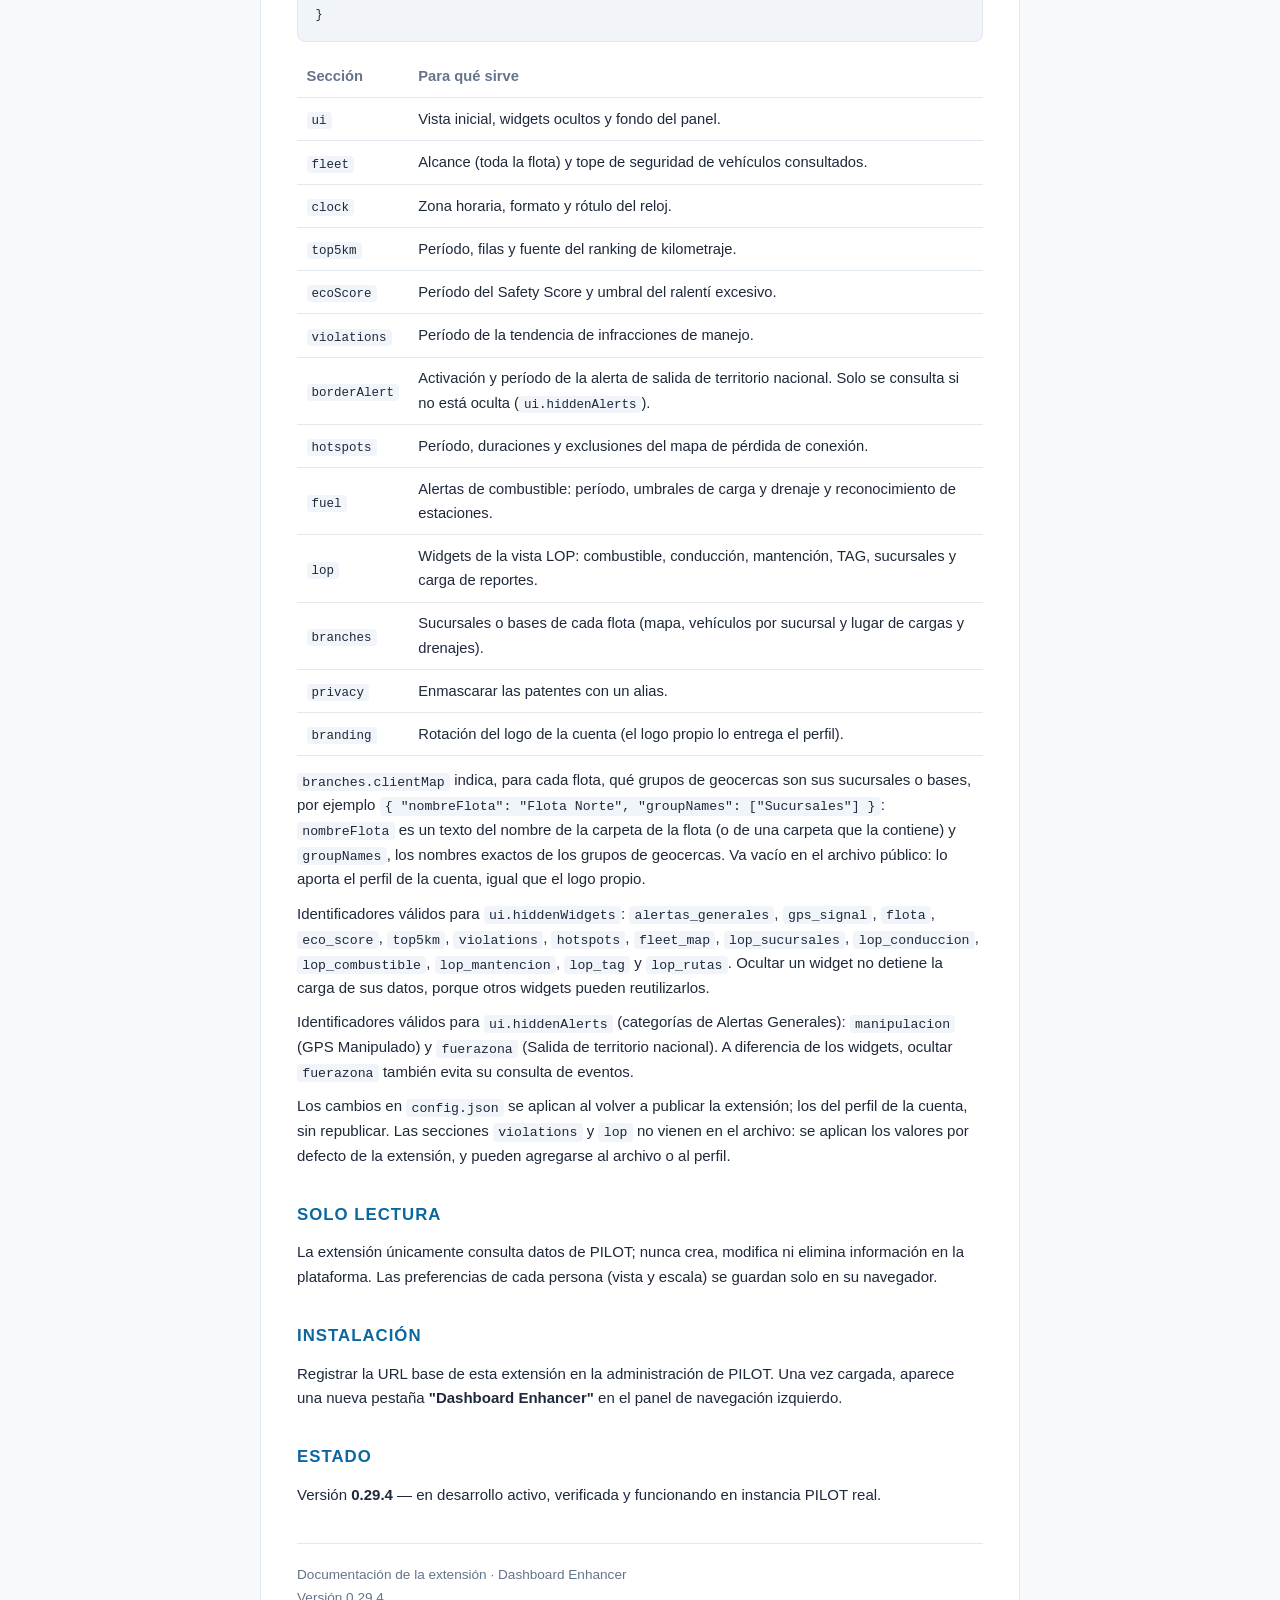
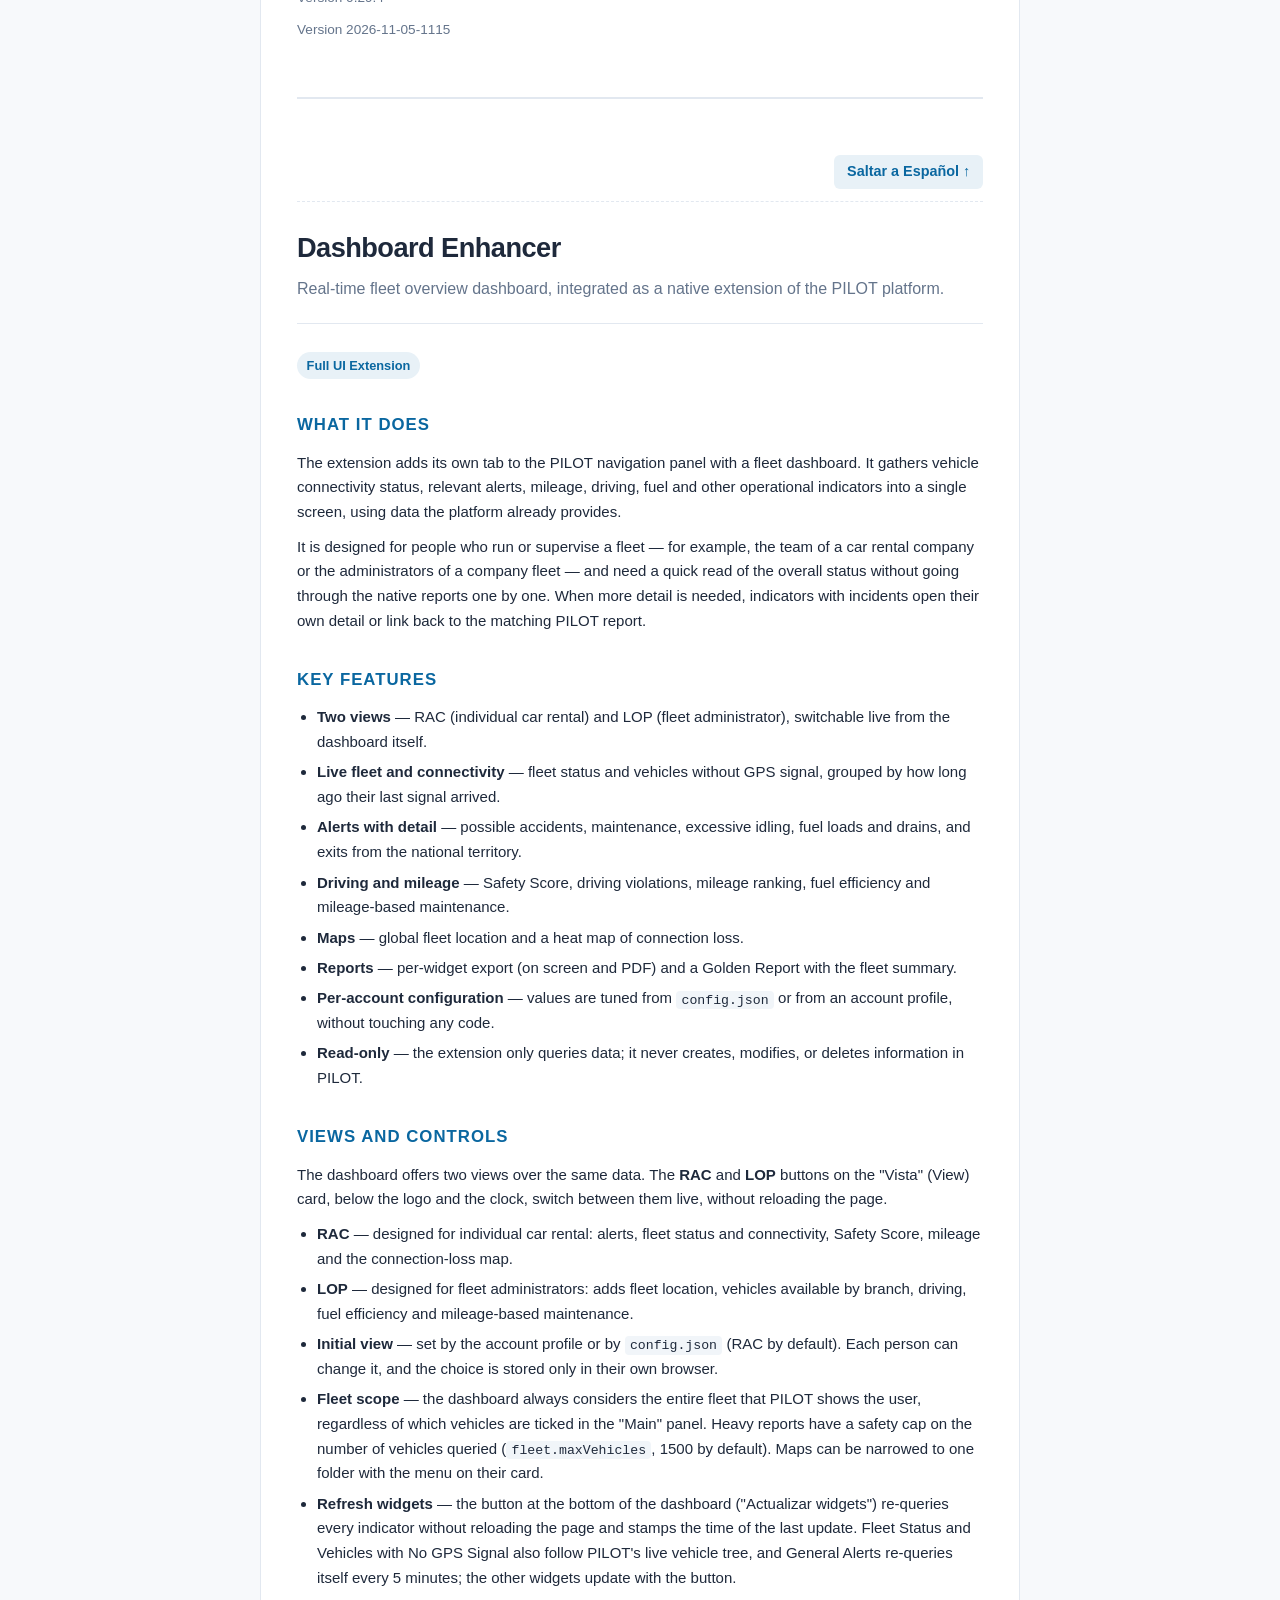
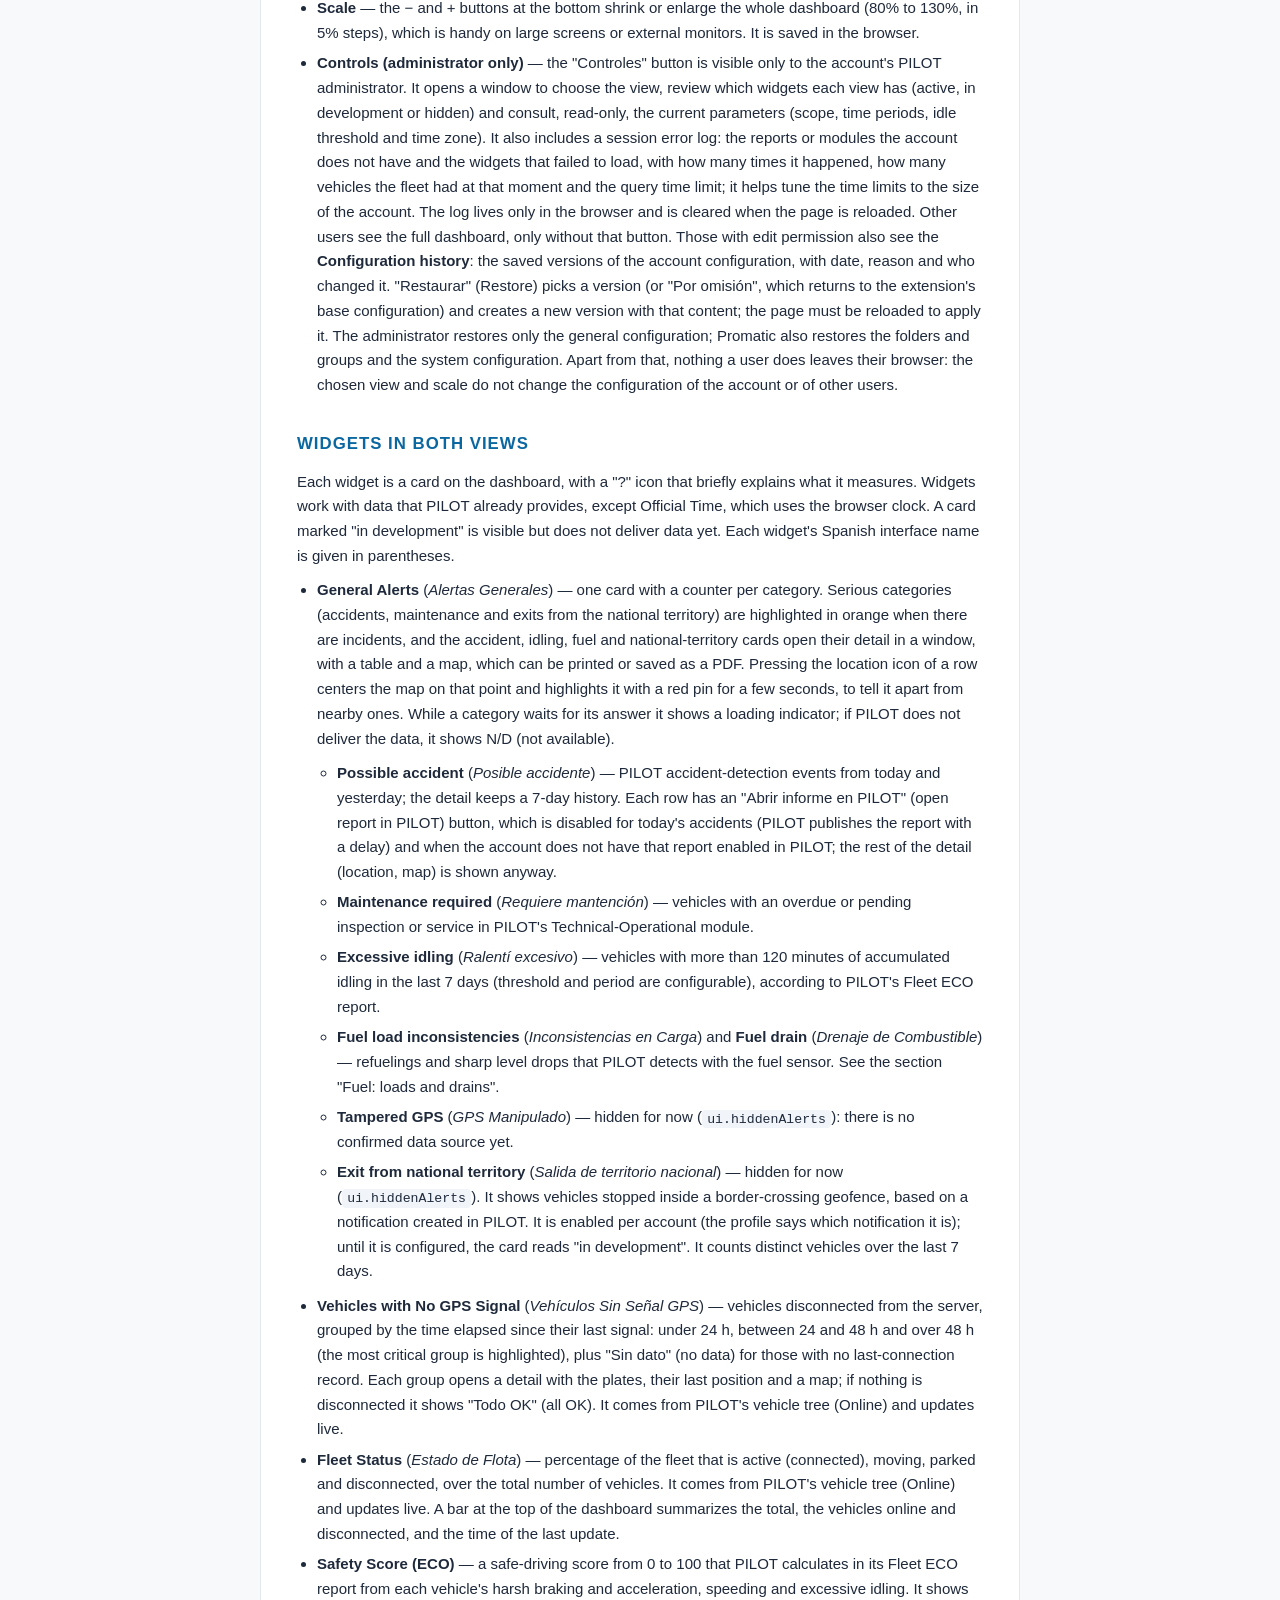
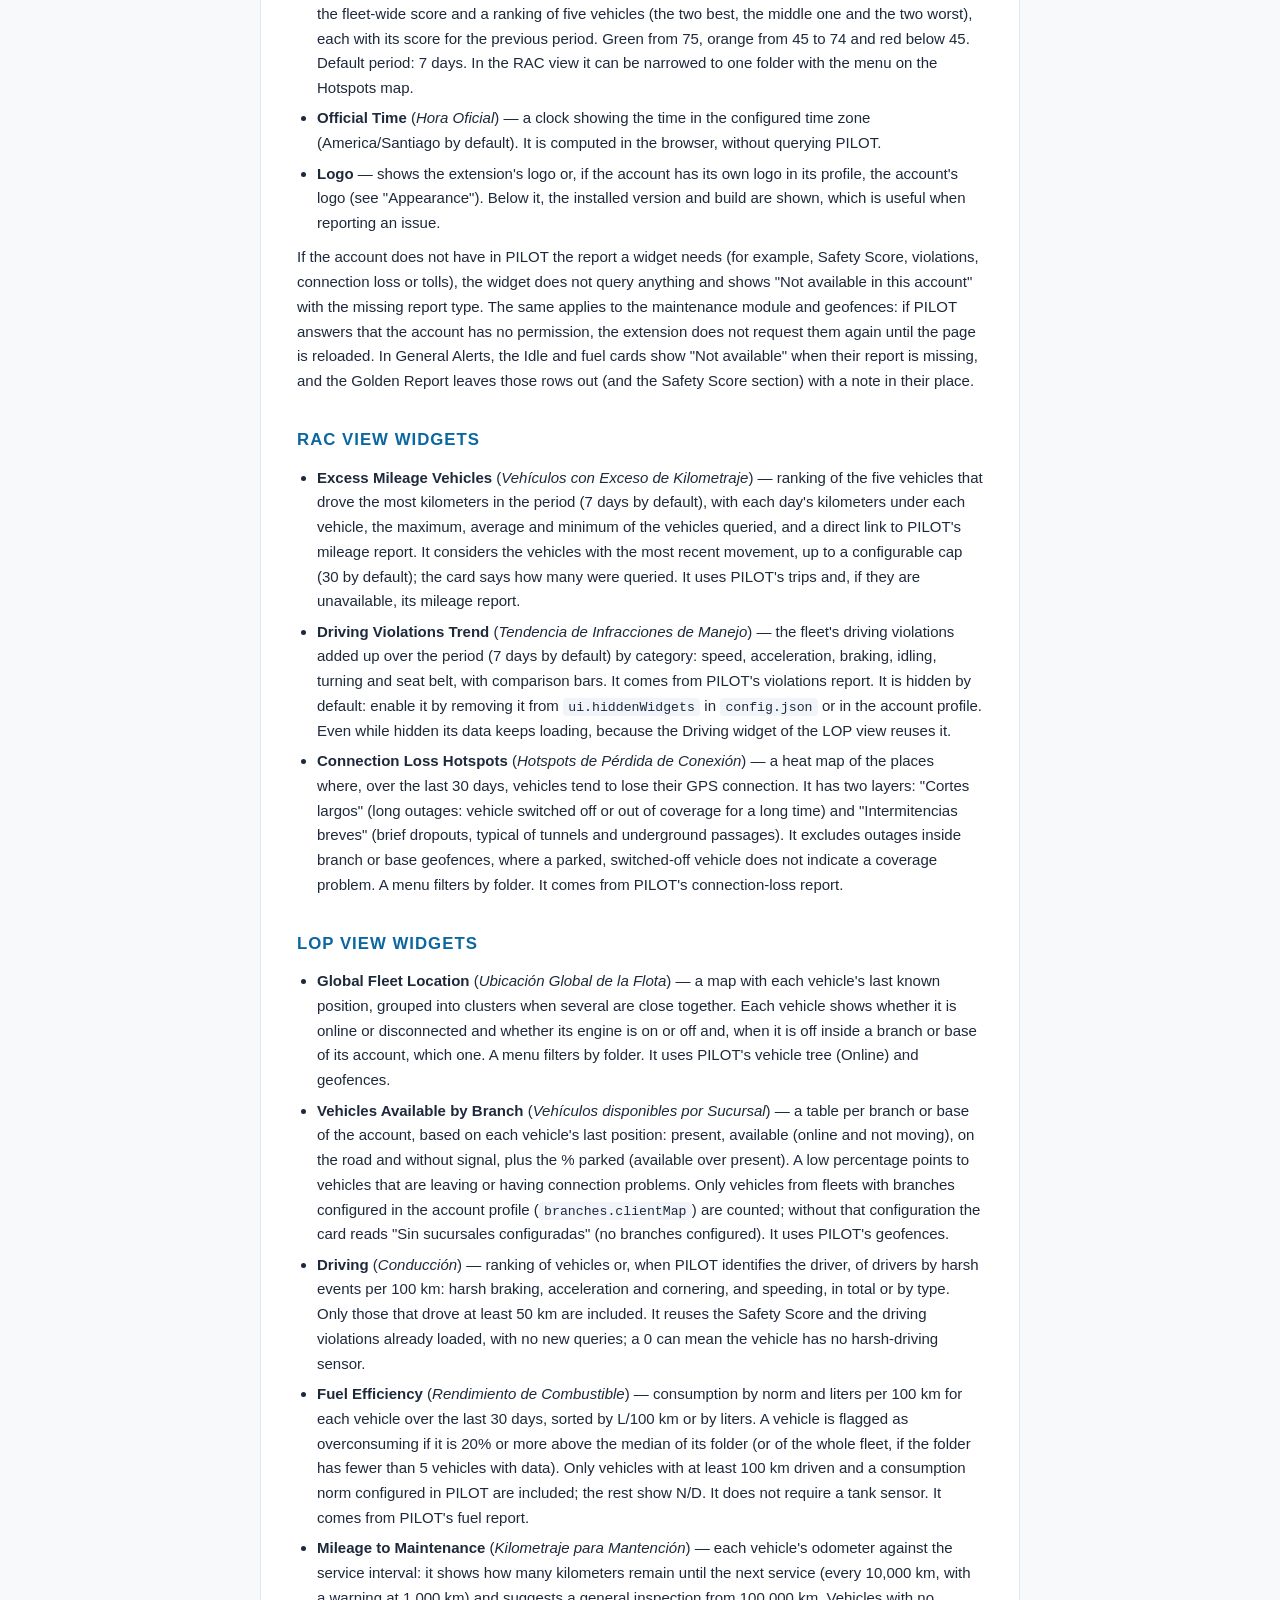
==== commit cf7c7673: "sync: publish plugin 2026-11-05_1115" ====
--- a/doc/index.html
+++ b/doc/index.html
@@ -480,14 +480,14 @@
         </p>
 
         <h2>Estado</h2>
-        <p>Versión <strong>0.29.3</strong> — en desarrollo activo, verificada y funcionando en instancia PILOT real.</p>
+        <p>Versión <strong>0.29.4</strong> — en desarrollo activo, verificada y funcionando en instancia PILOT real.</p>
 
         <footer>
             Documentación de la extensión · Dashboard Enhancer
             <br>
-            Versión 0.29.3
+            Versión 0.29.4
             <br>
-            <p>Version 2026-11-05-1114</p>
+            <p>Version 2026-11-05-1115</p>
         </footer>
     </section>
 
@@ -833,14 +833,14 @@
         </p>
 
         <h2>Status</h2>
-        <p>Version <strong>0.29.3</strong> — under active development, verified and running on a live PILOT instance.</p>
+        <p>Version <strong>0.29.4</strong> — under active development, verified and running on a live PILOT instance.</p>
 
         <footer>
             Extension Documentation · Dashboard Enhancer
             <br>
-            Version 0.29.3
+            Version 0.29.4
             <br>
-            <p>Version 2026-11-05-1114</p>
+            <p>Version 2026-11-05-1115</p>
         </footer>
     </section>
 
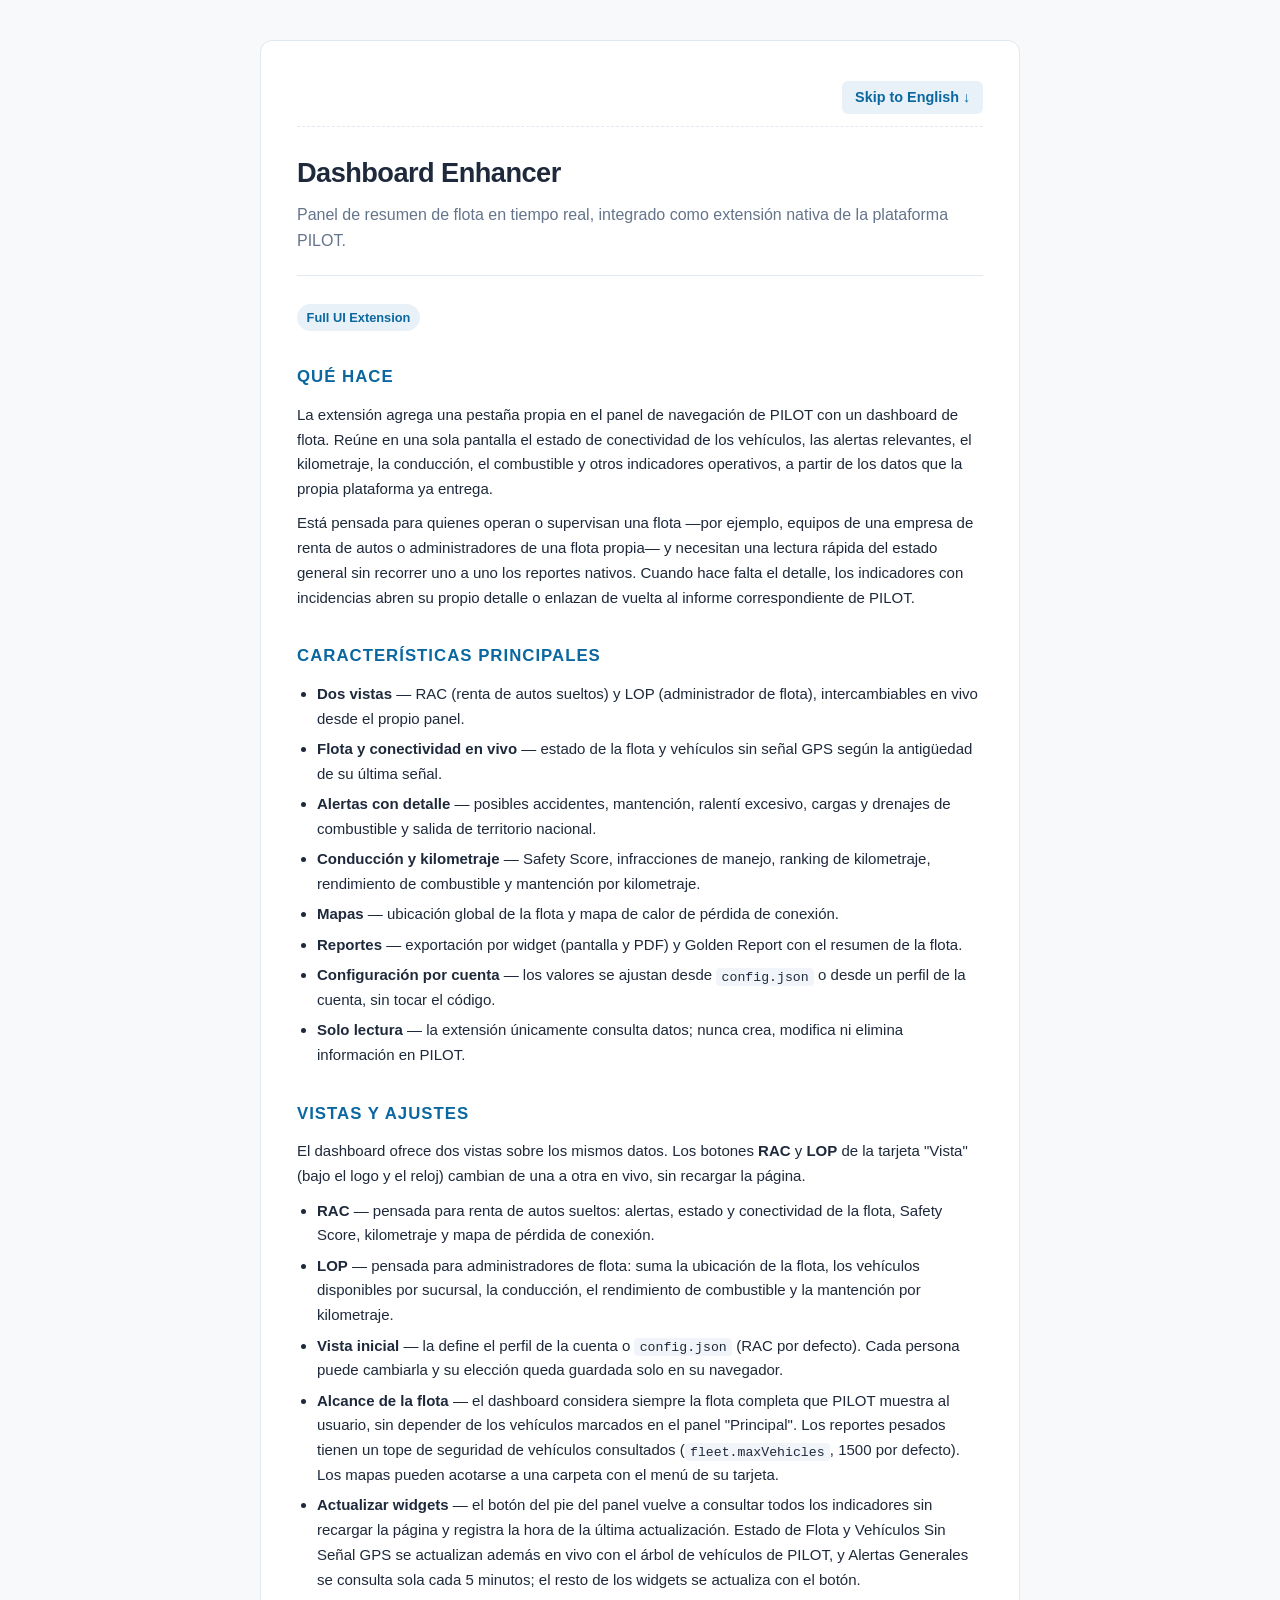
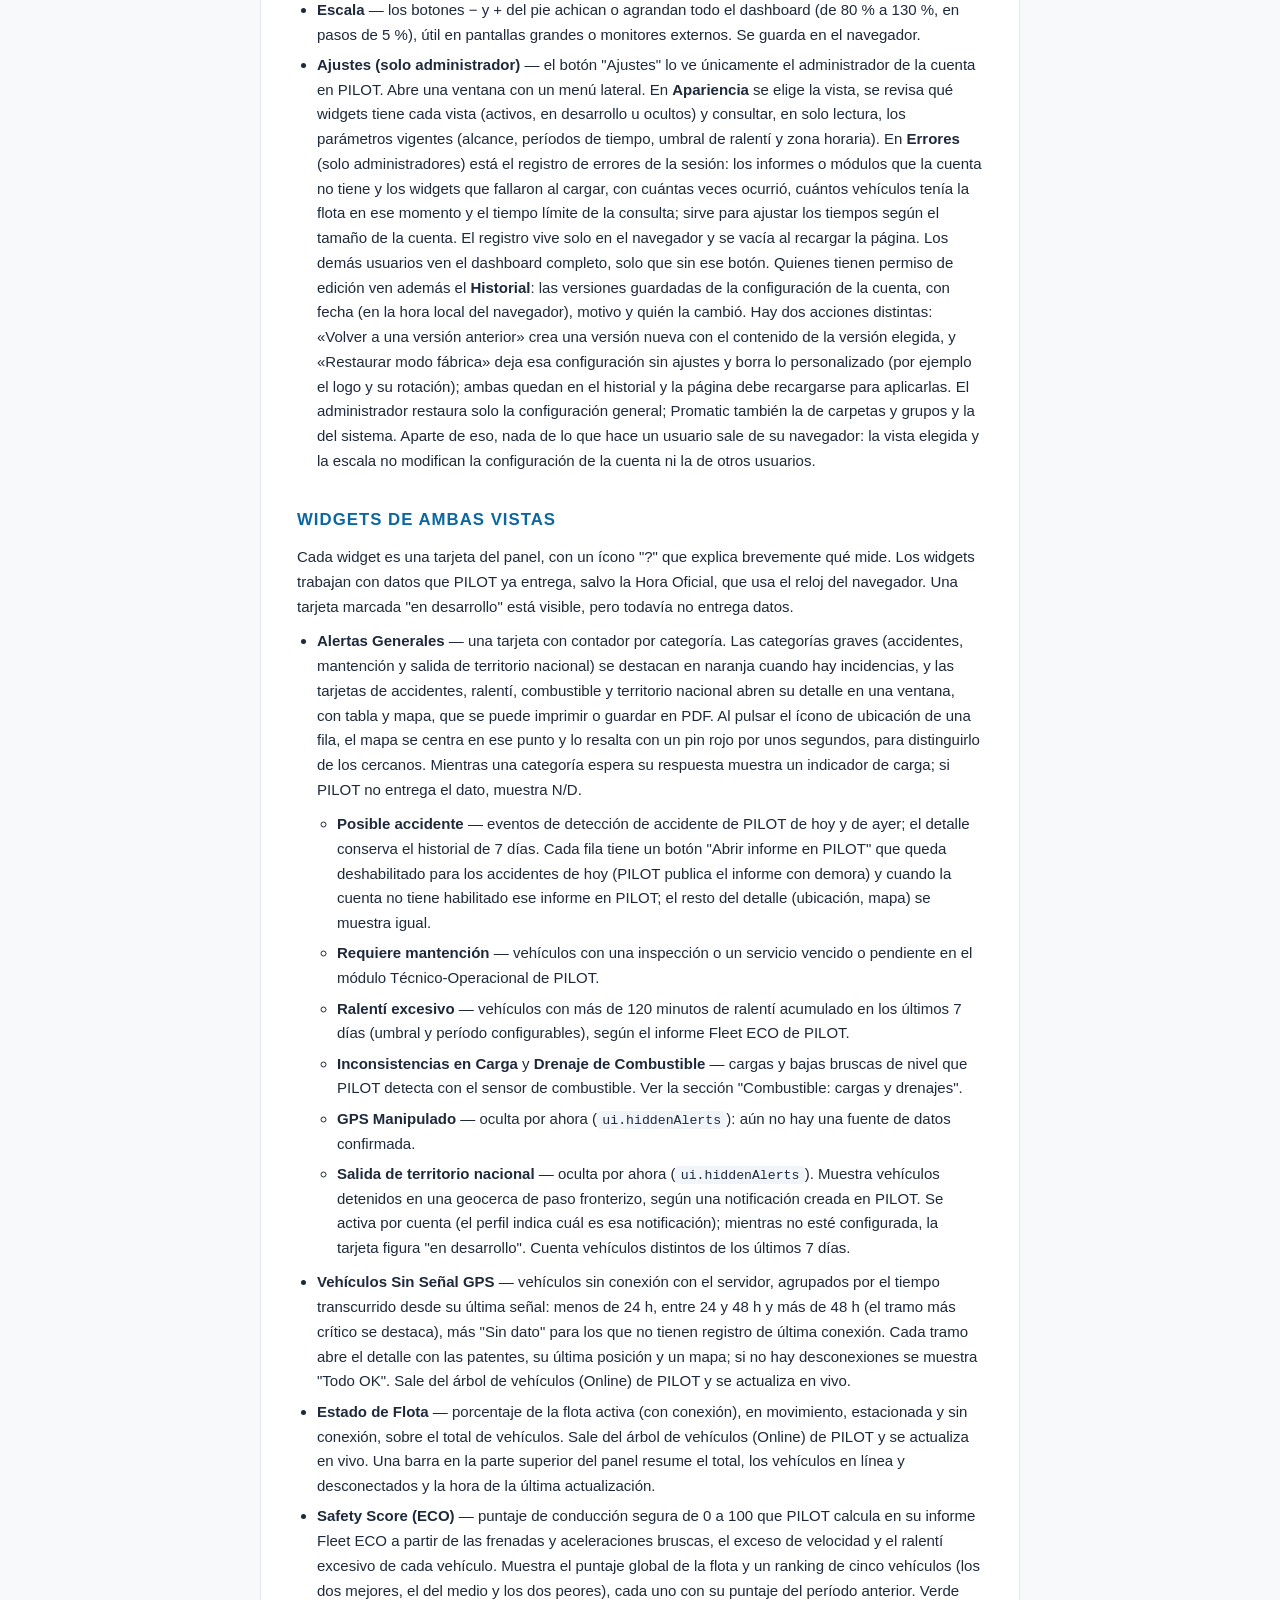
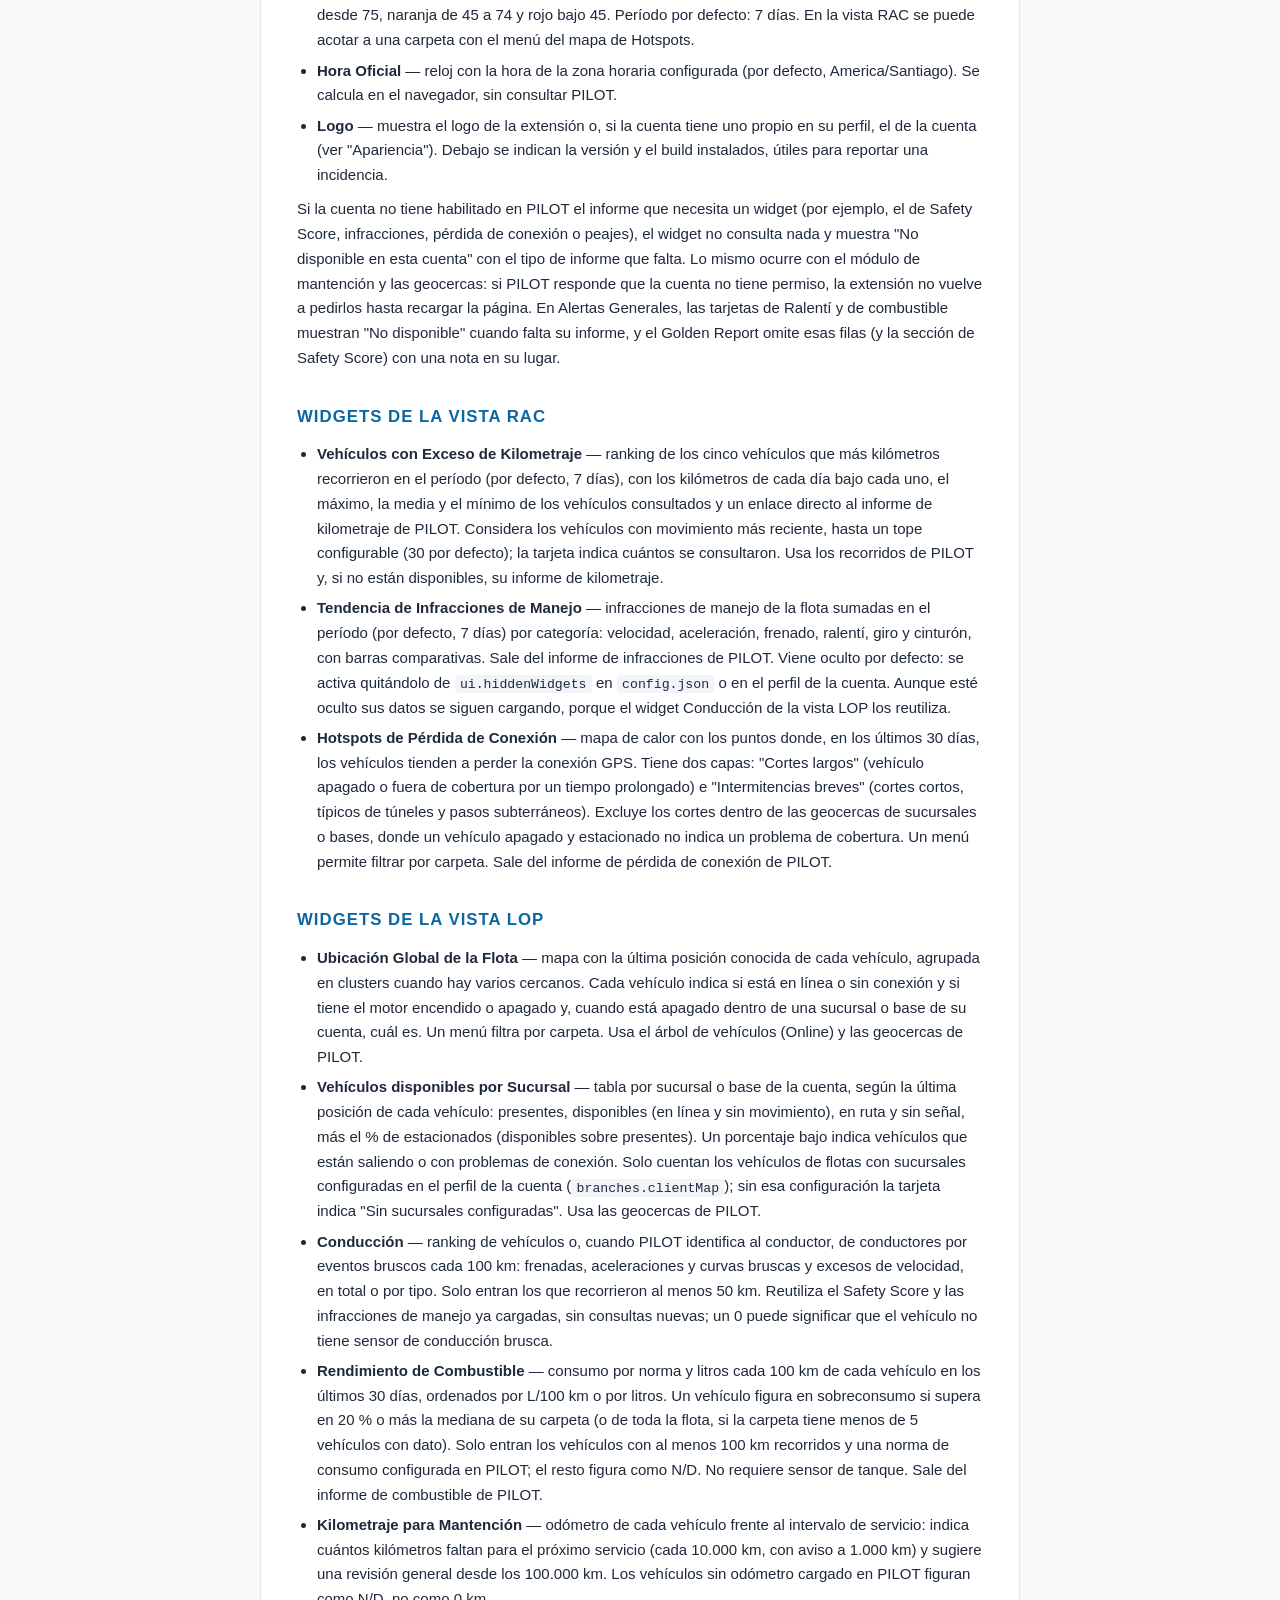
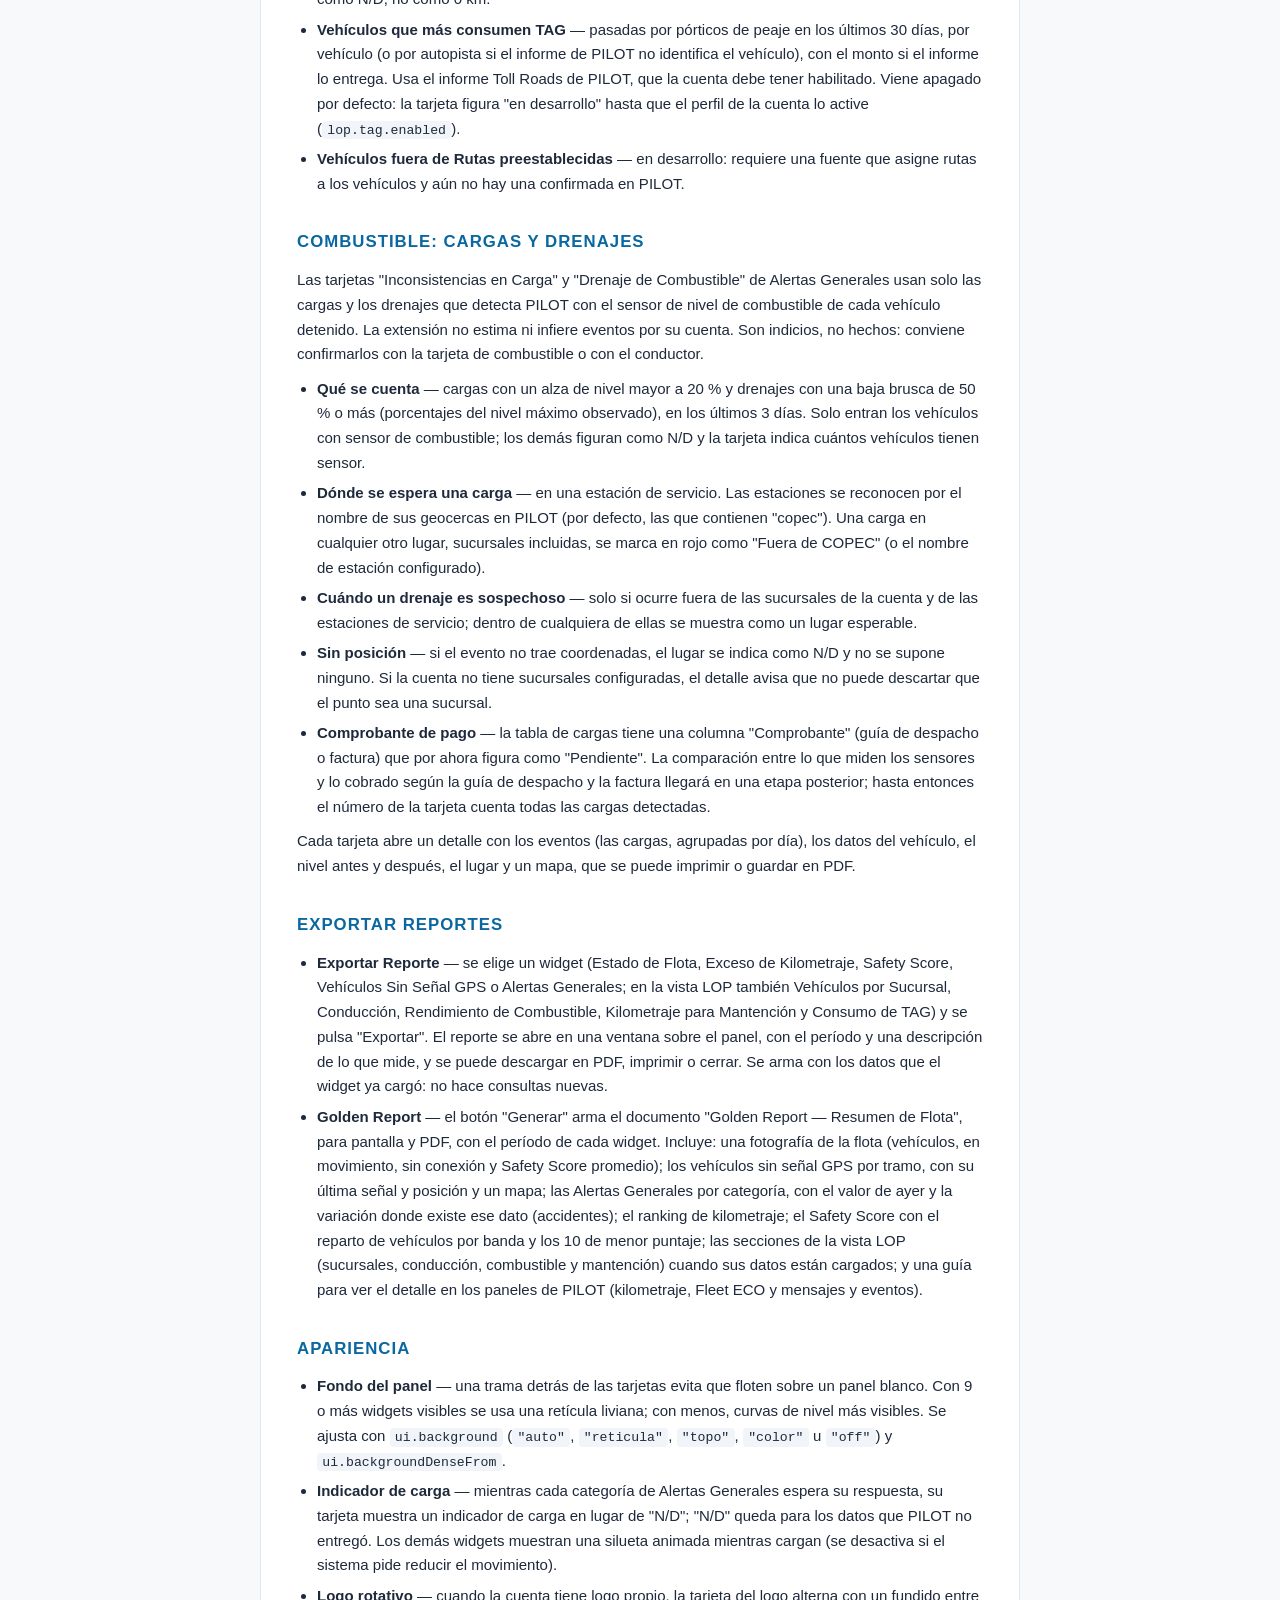
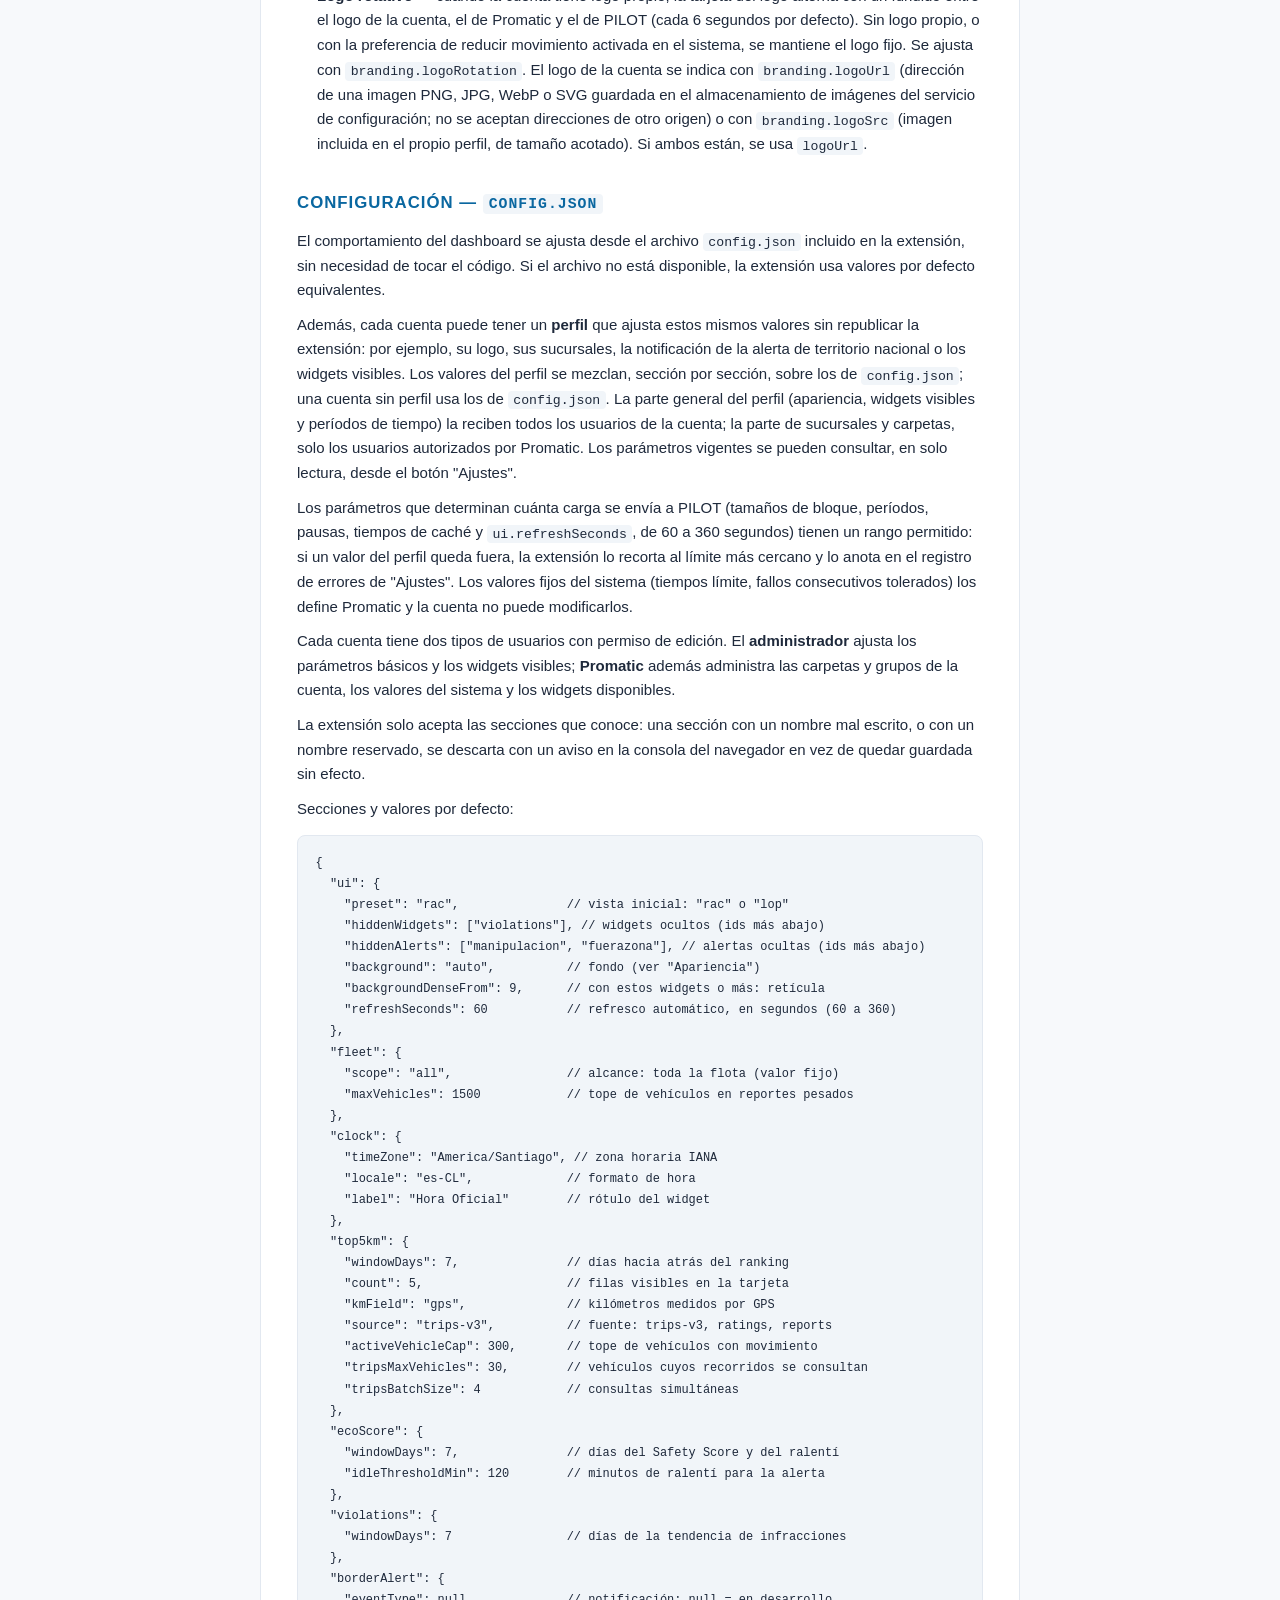
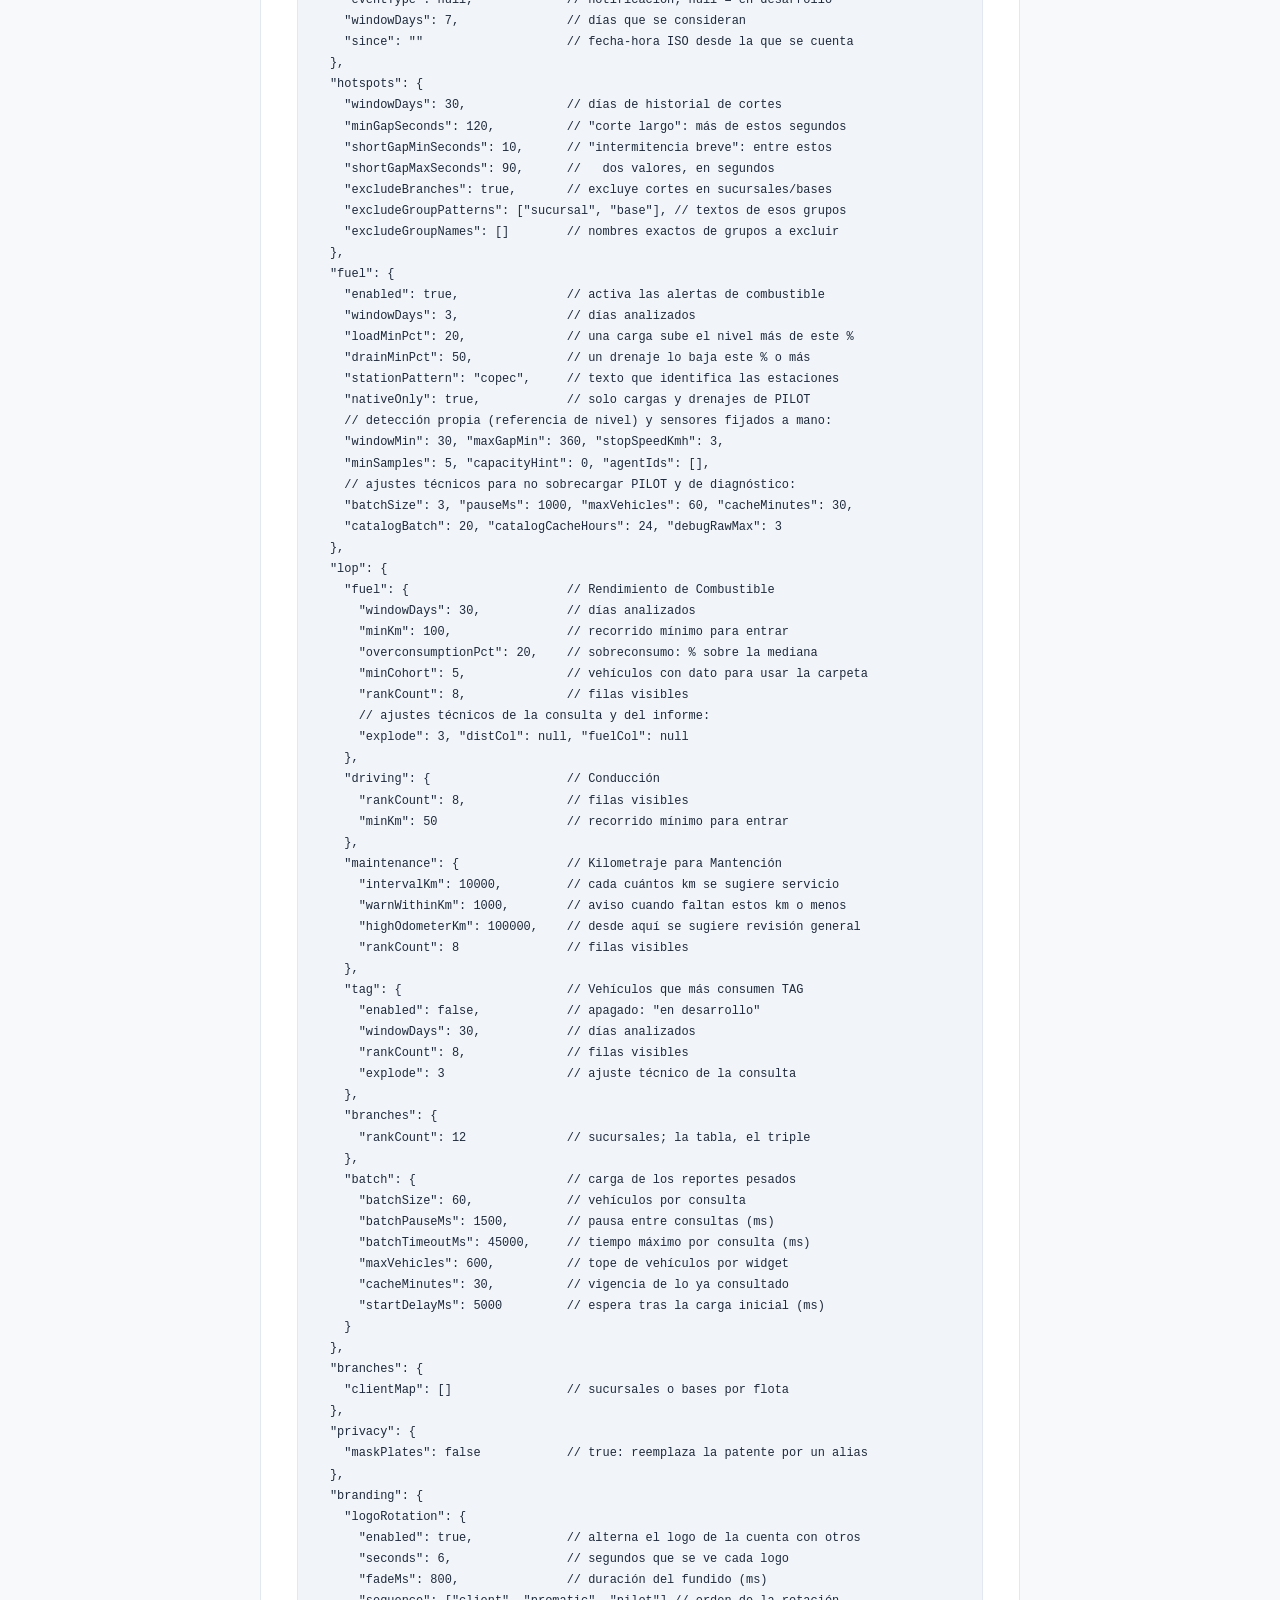
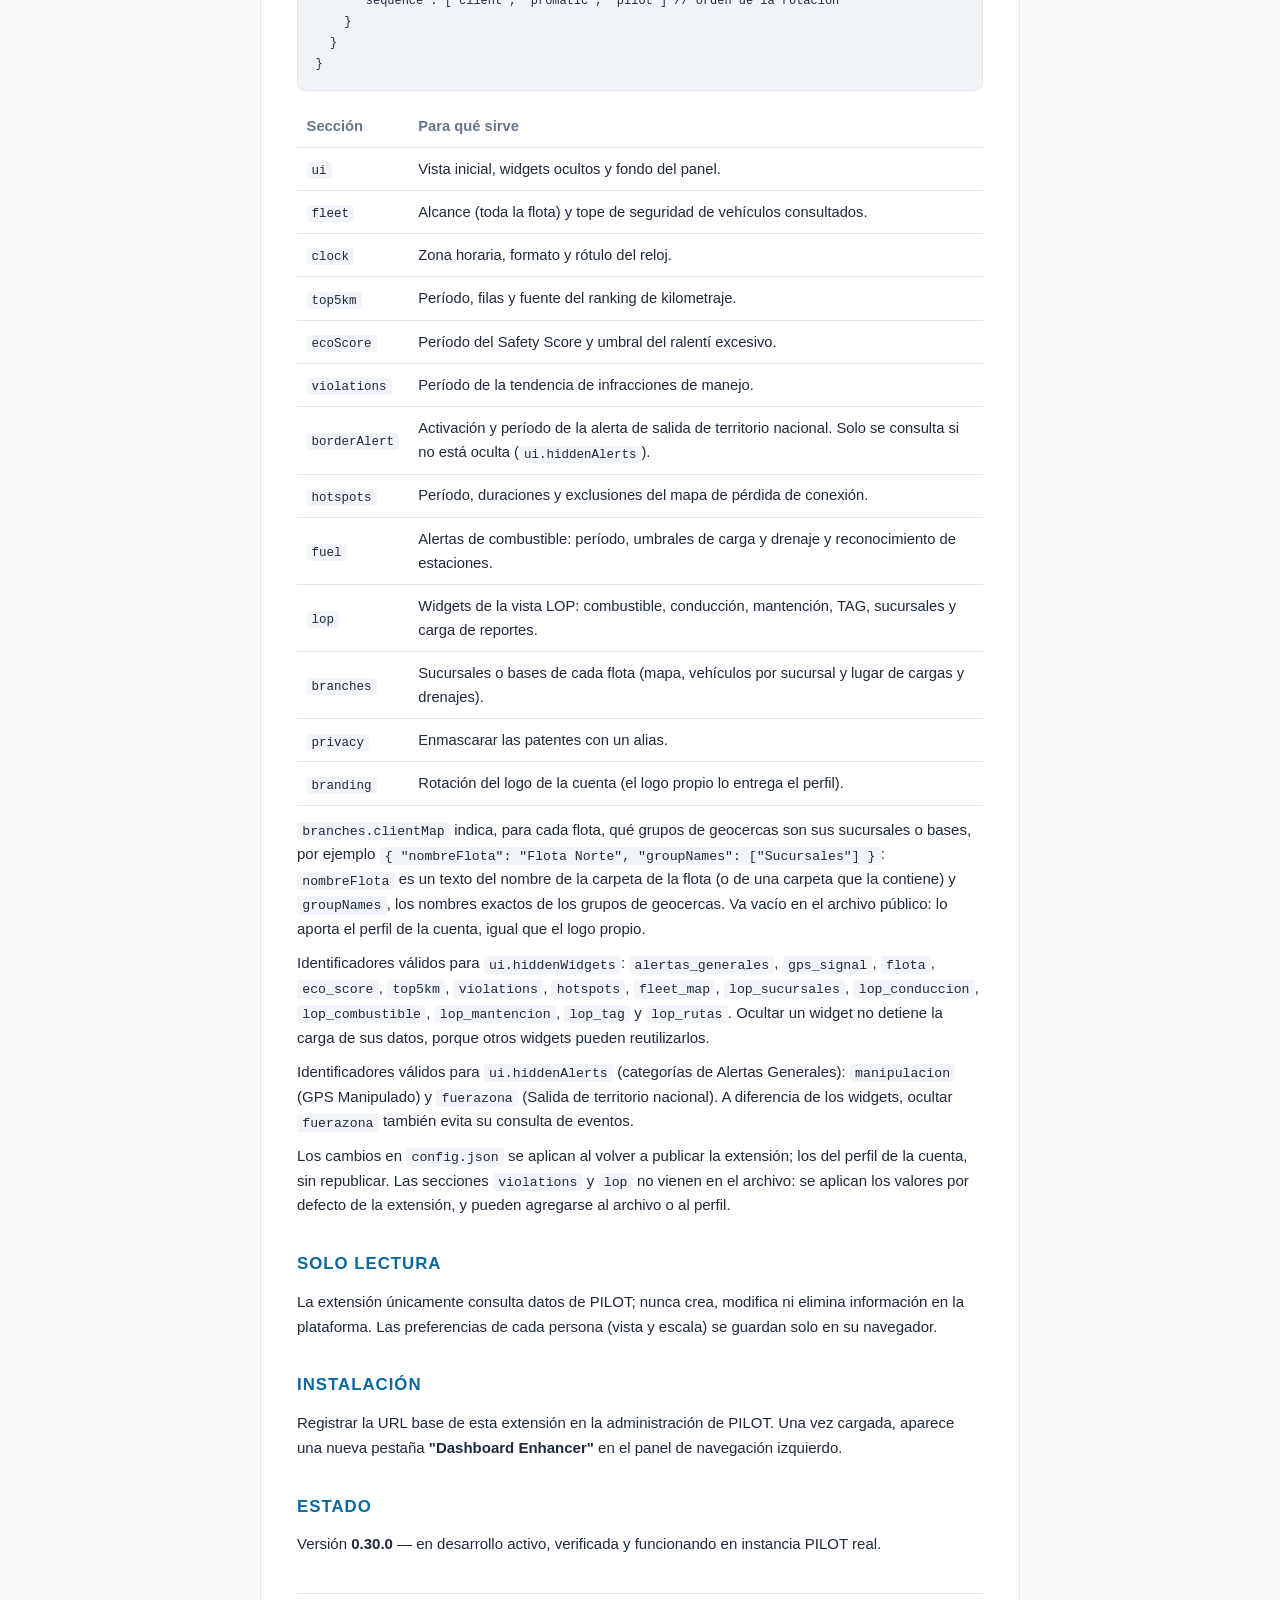
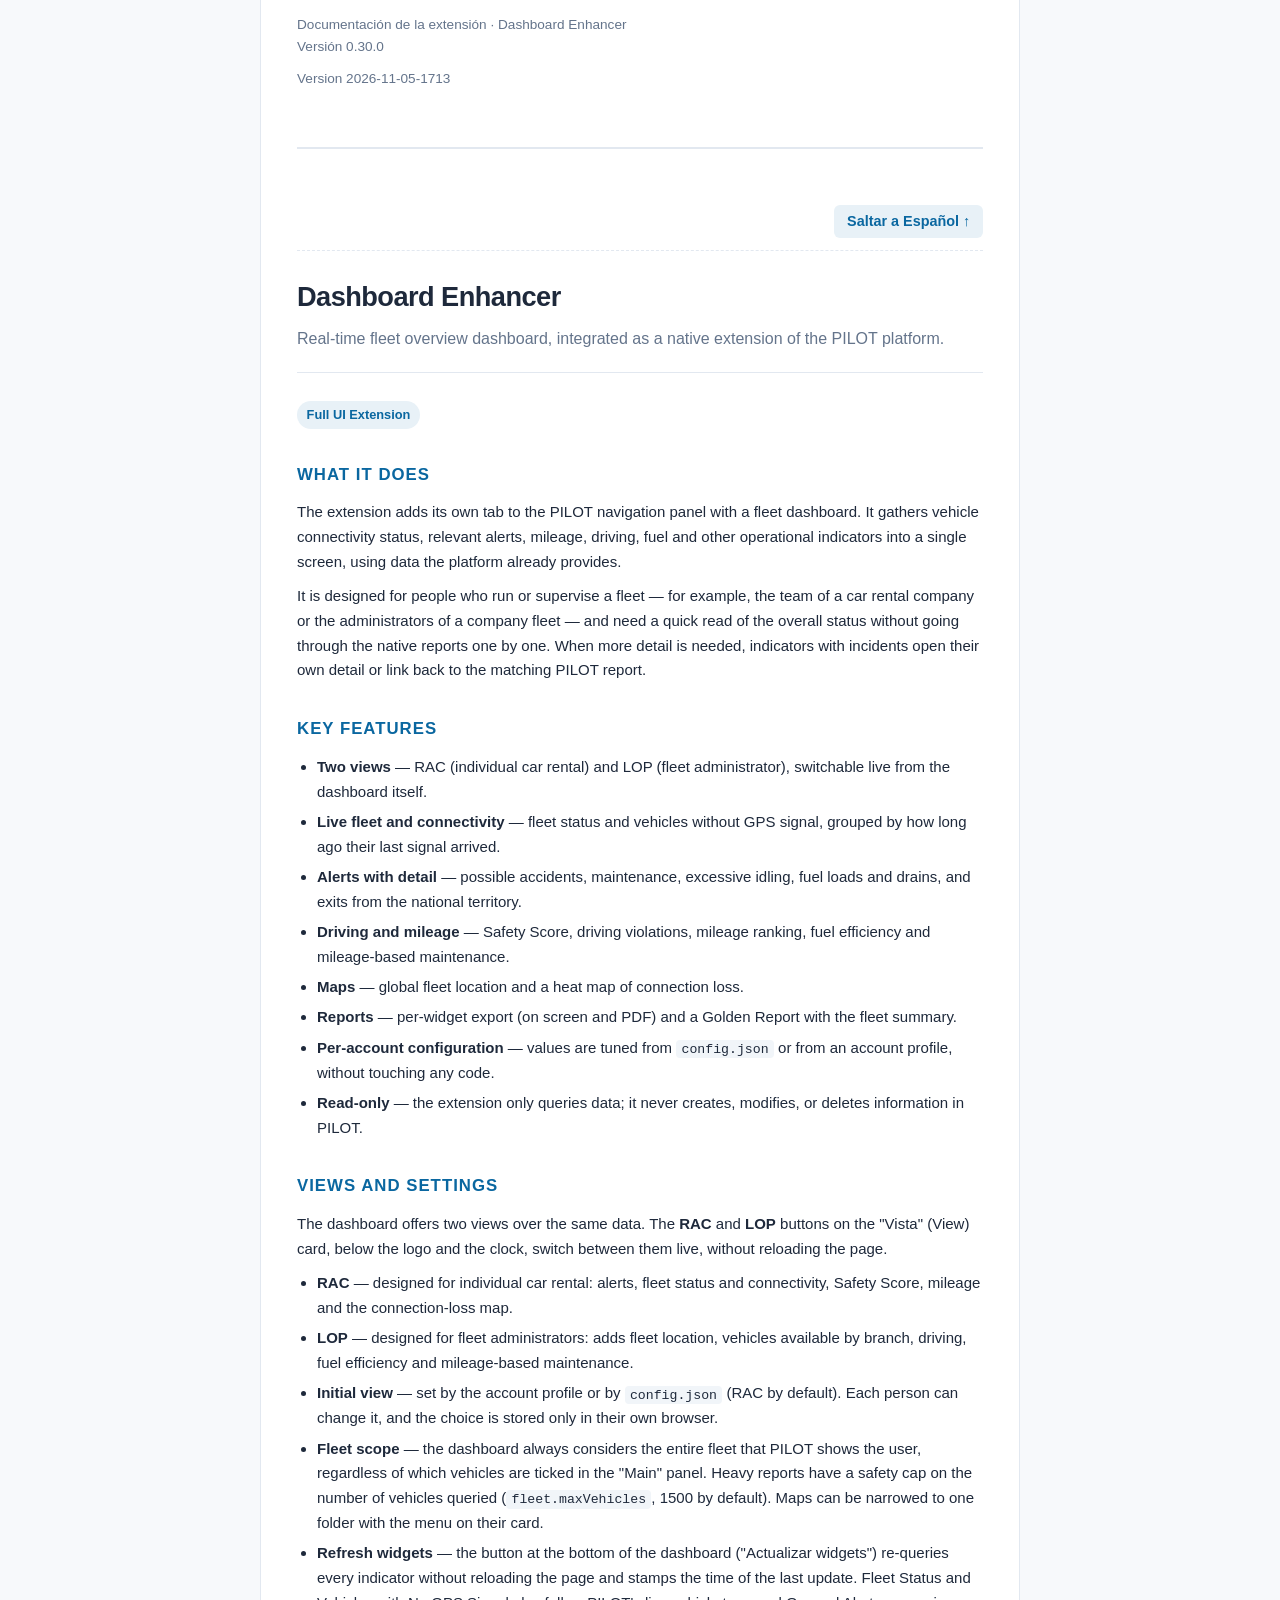
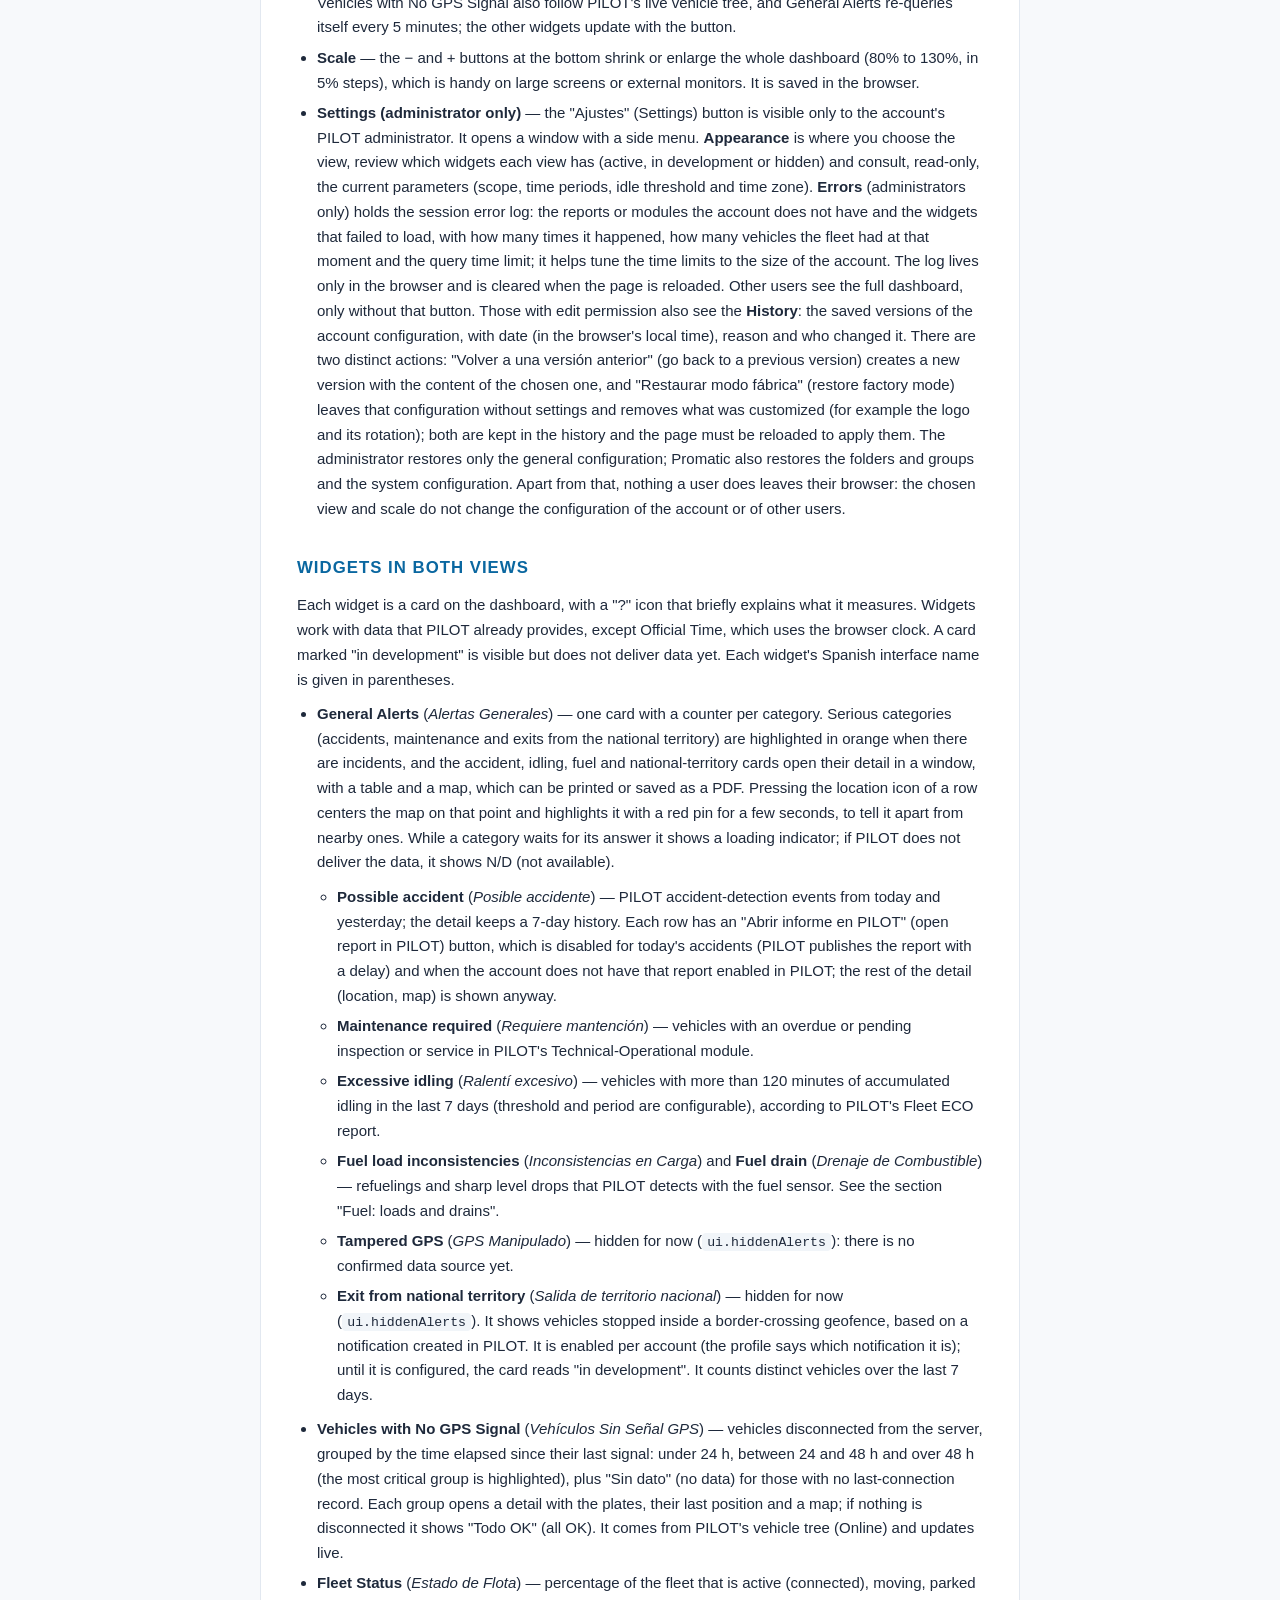
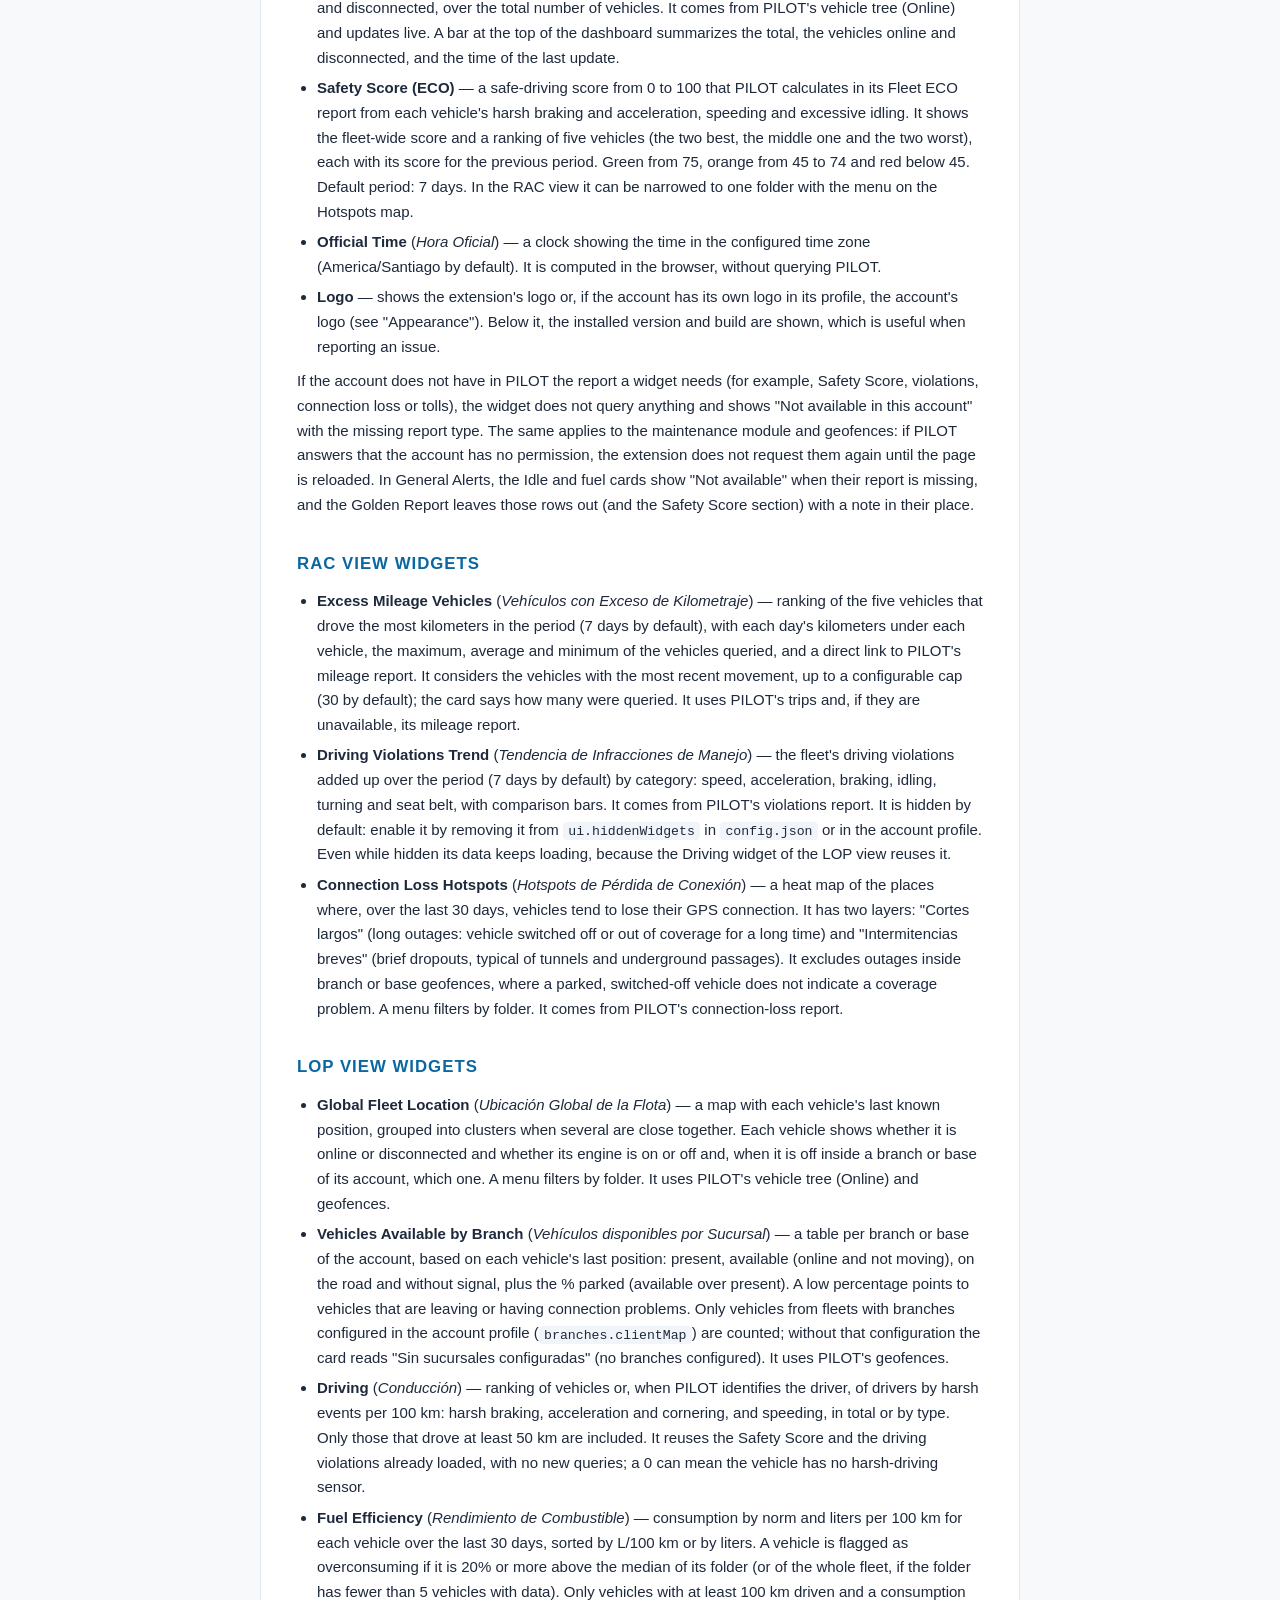
==== commit 87070ceb: "sync: publish plugin 2026-11-05_1713" ====
--- a/doc/index.html
+++ b/doc/index.html
@@ -177,7 +177,7 @@
             <li><strong>Solo lectura</strong> — la extensión únicamente consulta datos; nunca crea, modifica ni elimina información en PILOT.</li>
         </ul>
 
-        <h2>Vistas y controles</h2>
+        <h2>Vistas y ajustes</h2>
         <p>
             El dashboard ofrece dos vistas sobre los mismos datos. Los botones <strong>RAC</strong> y
             <strong>LOP</strong> de la tarjeta "Vista" (bajo el logo y el reloj) cambian de una a otra
@@ -190,7 +190,7 @@
             <li><strong>Alcance de la flota</strong> — el dashboard considera siempre la flota completa que PILOT muestra al usuario, sin depender de los vehículos marcados en el panel "Principal". Los reportes pesados tienen un tope de seguridad de vehículos consultados (<code>fleet.maxVehicles</code>, 1500 por defecto). Los mapas pueden acotarse a una carpeta con el menú de su tarjeta.</li>
             <li><strong>Actualizar widgets</strong> — el botón del pie del panel vuelve a consultar todos los indicadores sin recargar la página y registra la hora de la última actualización. Estado de Flota y Vehículos Sin Señal GPS se actualizan además en vivo con el árbol de vehículos de PILOT, y Alertas Generales se consulta sola cada 5 minutos; el resto de los widgets se actualiza con el botón.</li>
             <li><strong>Escala</strong> — los botones − y + del pie achican o agrandan todo el dashboard (de 80 % a 130 %, en pasos de 5 %), útil en pantallas grandes o monitores externos. Se guarda en el navegador.</li>
-            <li><strong>Controles (solo administrador)</strong> — el botón "Controles" lo ve únicamente el administrador de la cuenta en PILOT. Abre una ventana para elegir la vista, revisar qué widgets tiene cada vista (activos, en desarrollo u ocultos) y consultar, en solo lectura, los parámetros vigentes (alcance, períodos de tiempo, umbral de ralentí y zona horaria). Incluye también un registro de errores de la sesión: los informes o módulos que la cuenta no tiene y los widgets que fallaron al cargar, con cuántas veces ocurrió, cuántos vehículos tenía la flota en ese momento y el tiempo límite de la consulta; sirve para ajustar los tiempos según el tamaño de la cuenta. El registro vive solo en el navegador y se vacía al recargar la página. Los demás usuarios ven el dashboard completo, solo que sin ese botón. Quienes tienen permiso de edición ven además el <strong>Historial de configuración</strong>: las versiones guardadas de la configuración de la cuenta, con fecha, motivo y quién la cambió. Con «Restaurar» se elige una versión (o «Por omisión», que vuelve a la configuración base de la extensión) y se crea una versión nueva con ese contenido; la página debe recargarse para aplicarla. El administrador restaura solo la configuración general; Promatic también la de carpetas y grupos y la del sistema. Aparte de eso, nada de lo que hace un usuario sale de su navegador: la vista elegida y la escala no modifican la configuración de la cuenta ni la de otros usuarios.</li>
+            <li><strong>Ajustes (solo administrador)</strong> — el botón "Ajustes" lo ve únicamente el administrador de la cuenta en PILOT. Abre una ventana con un menú lateral. En <strong>Apariencia</strong> se elige la vista, se revisa qué widgets tiene cada vista (activos, en desarrollo u ocultos) y consultar, en solo lectura, los parámetros vigentes (alcance, períodos de tiempo, umbral de ralentí y zona horaria). En <strong>Errores</strong> (solo administradores) está el registro de errores de la sesión: los informes o módulos que la cuenta no tiene y los widgets que fallaron al cargar, con cuántas veces ocurrió, cuántos vehículos tenía la flota en ese momento y el tiempo límite de la consulta; sirve para ajustar los tiempos según el tamaño de la cuenta. El registro vive solo en el navegador y se vacía al recargar la página. Los demás usuarios ven el dashboard completo, solo que sin ese botón. Quienes tienen permiso de edición ven además el <strong>Historial</strong>: las versiones guardadas de la configuración de la cuenta, con fecha (en la hora local del navegador), motivo y quién la cambió. Hay dos acciones distintas: «Volver a una versión anterior» crea una versión nueva con el contenido de la versión elegida, y «Restaurar modo fábrica» deja esa configuración sin ajustes y borra lo personalizado (por ejemplo el logo y su rotación); ambas quedan en el historial y la página debe recargarse para aplicarlas. El administrador restaura solo la configuración general; Promatic también la de carpetas y grupos y la del sistema. Aparte de eso, nada de lo que hace un usuario sale de su navegador: la vista elegida y la escala no modifican la configuración de la cuenta ni la de otros usuarios.</li>
         </ul>
 
         <h2>Widgets de ambas vistas</h2>
@@ -285,13 +285,13 @@
             de <code>config.json</code>. La parte general del perfil (apariencia, widgets visibles y
             períodos de tiempo) la reciben todos los usuarios de la cuenta; la parte de sucursales y
             carpetas, solo los usuarios autorizados por Promatic. Los parámetros vigentes se pueden
-            consultar, en solo lectura, desde el botón "Controles".
+            consultar, en solo lectura, desde el botón "Ajustes".
         </p>
         <p>
             Los parámetros que determinan cuánta carga se envía a PILOT (tamaños de bloque, períodos,
             pausas, tiempos de caché y <code>ui.refreshSeconds</code>, de 60 a 360 segundos) tienen un
             rango permitido: si un valor del perfil queda fuera, la extensión lo recorta al límite más
-            cercano y lo anota en el registro de errores de "Controles". Los valores fijos del sistema
+            cercano y lo anota en el registro de errores de "Ajustes". Los valores fijos del sistema
             (tiempos límite, fallos consecutivos tolerados) los define Promatic y la cuenta no puede
             modificarlos.
         </p>
@@ -480,14 +480,14 @@
         </p>
 
         <h2>Estado</h2>
-        <p>Versión <strong>0.29.4</strong> — en desarrollo activo, verificada y funcionando en instancia PILOT real.</p>
+        <p>Versión <strong>0.30.0</strong> — en desarrollo activo, verificada y funcionando en instancia PILOT real.</p>
 
         <footer>
             Documentación de la extensión · Dashboard Enhancer
             <br>
-            Versión 0.29.4
+            Versión 0.30.0
             <br>
-            <p>Version 2026-11-05-1115</p>
+            <p>Version 2026-11-05-1713</p>
         </footer>
     </section>
 
@@ -534,7 +534,7 @@
             <li><strong>Read-only</strong> — the extension only queries data; it never creates, modifies, or deletes information in PILOT.</li>
         </ul>
 
-        <h2>Views and Controls</h2>
+        <h2>Views and Settings</h2>
         <p>
             The dashboard offers two views over the same data. The <strong>RAC</strong> and
             <strong>LOP</strong> buttons on the "Vista" (View) card, below the logo and the clock, switch
@@ -547,7 +547,7 @@
             <li><strong>Fleet scope</strong> — the dashboard always considers the entire fleet that PILOT shows the user, regardless of which vehicles are ticked in the "Main" panel. Heavy reports have a safety cap on the number of vehicles queried (<code>fleet.maxVehicles</code>, 1500 by default). Maps can be narrowed to one folder with the menu on their card.</li>
             <li><strong>Refresh widgets</strong> — the button at the bottom of the dashboard ("Actualizar widgets") re-queries every indicator without reloading the page and stamps the time of the last update. Fleet Status and Vehicles with No GPS Signal also follow PILOT's live vehicle tree, and General Alerts re-queries itself every 5 minutes; the other widgets update with the button.</li>
             <li><strong>Scale</strong> — the − and + buttons at the bottom shrink or enlarge the whole dashboard (80% to 130%, in 5% steps), which is handy on large screens or external monitors. It is saved in the browser.</li>
-            <li><strong>Controls (administrator only)</strong> — the "Controles" button is visible only to the account's PILOT administrator. It opens a window to choose the view, review which widgets each view has (active, in development or hidden) and consult, read-only, the current parameters (scope, time periods, idle threshold and time zone). It also includes a session error log: the reports or modules the account does not have and the widgets that failed to load, with how many times it happened, how many vehicles the fleet had at that moment and the query time limit; it helps tune the time limits to the size of the account. The log lives only in the browser and is cleared when the page is reloaded. Other users see the full dashboard, only without that button. Those with edit permission also see the <strong>Configuration history</strong>: the saved versions of the account configuration, with date, reason and who changed it. "Restaurar" (Restore) picks a version (or "Por omisión", which returns to the extension's base configuration) and creates a new version with that content; the page must be reloaded to apply it. The administrator restores only the general configuration; Promatic also restores the folders and groups and the system configuration. Apart from that, nothing a user does leaves their browser: the chosen view and scale do not change the configuration of the account or of other users.</li>
+            <li><strong>Settings (administrator only)</strong> — the "Ajustes" (Settings) button is visible only to the account's PILOT administrator. It opens a window with a side menu. <strong>Appearance</strong> is where you choose the view, review which widgets each view has (active, in development or hidden) and consult, read-only, the current parameters (scope, time periods, idle threshold and time zone). <strong>Errors</strong> (administrators only) holds the session error log: the reports or modules the account does not have and the widgets that failed to load, with how many times it happened, how many vehicles the fleet had at that moment and the query time limit; it helps tune the time limits to the size of the account. The log lives only in the browser and is cleared when the page is reloaded. Other users see the full dashboard, only without that button. Those with edit permission also see the <strong>History</strong>: the saved versions of the account configuration, with date (in the browser's local time), reason and who changed it. There are two distinct actions: "Volver a una versión anterior" (go back to a previous version) creates a new version with the content of the chosen one, and "Restaurar modo fábrica" (restore factory mode) leaves that configuration without settings and removes what was customized (for example the logo and its rotation); both are kept in the history and the page must be reloaded to apply them. The administrator restores only the general configuration; Promatic also restores the folders and groups and the system configuration. Apart from that, nothing a user does leaves their browser: the chosen view and scale do not change the configuration of the account or of other users.</li>
         </ul>
 
         <h2>Widgets in both views</h2>
@@ -641,13 +641,13 @@
             <code>config.json</code>. The general part of the profile (appearance, visible widgets and
             time periods) reaches every user of the account; the branches and folders part reaches only
             users authorized by Promatic. The current parameters can be consulted, read-only, from the
-            "Controles" button.
+            "Ajustes" button.
         </p>
         <p>
             The parameters that determine how much load is sent to PILOT (block sizes, periods, pauses,
             cache times and <code>ui.refreshSeconds</code>, from 60 to 360 seconds) have an allowed range:
             if a profile value falls outside it, the extension clamps it to the nearest limit and notes it
-            in the error log of "Controles". The fixed system values (time limits, tolerated consecutive
+            in the error log of "Ajustes". The fixed system values (time limits, tolerated consecutive
             failures) are set by Promatic and the account cannot change them.
         </p>
         <p>
@@ -833,14 +833,14 @@
         </p>
 
         <h2>Status</h2>
-        <p>Version <strong>0.29.4</strong> — under active development, verified and running on a live PILOT instance.</p>
+        <p>Version <strong>0.30.0</strong> — under active development, verified and running on a live PILOT instance.</p>
 
         <footer>
             Extension Documentation · Dashboard Enhancer
             <br>
-            Version 0.29.4
+            Version 0.30.0
             <br>
-            <p>Version 2026-11-05-1115</p>
+            <p>Version 2026-11-05-1713</p>
         </footer>
     </section>
 
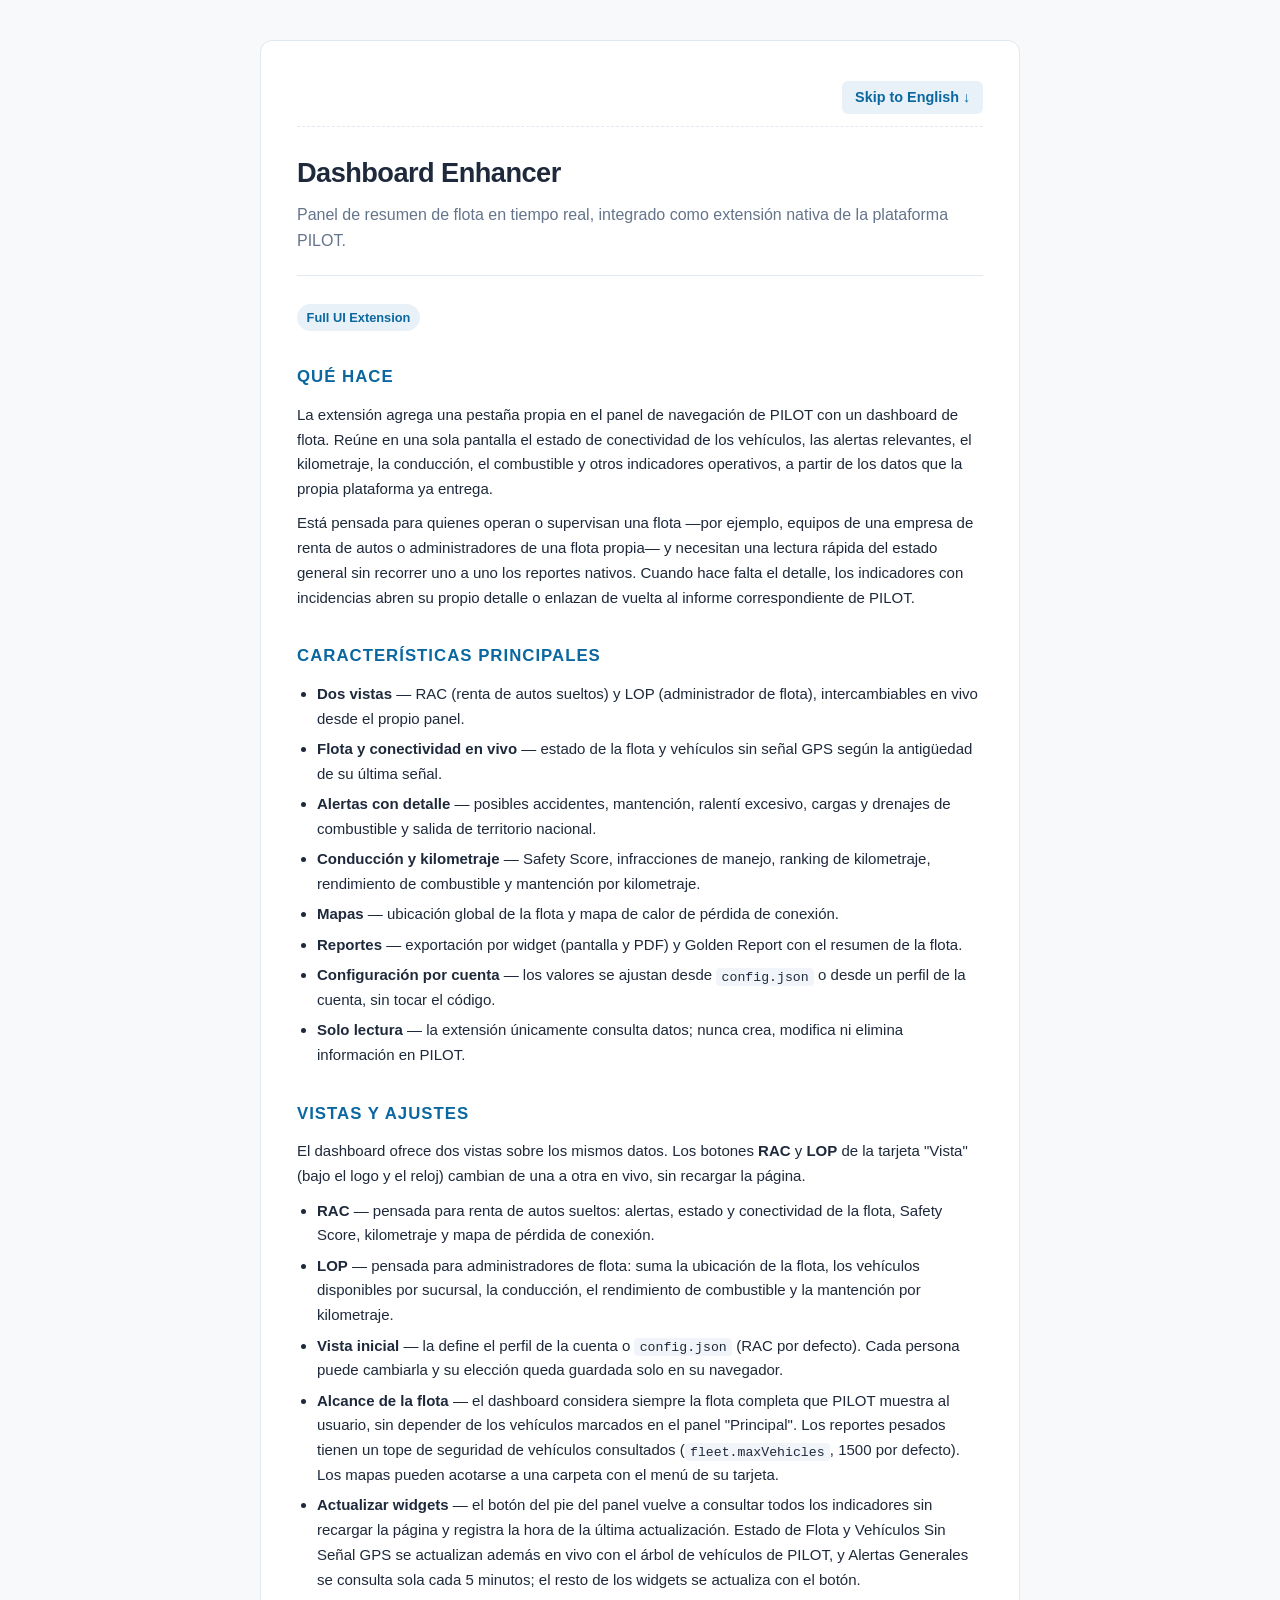
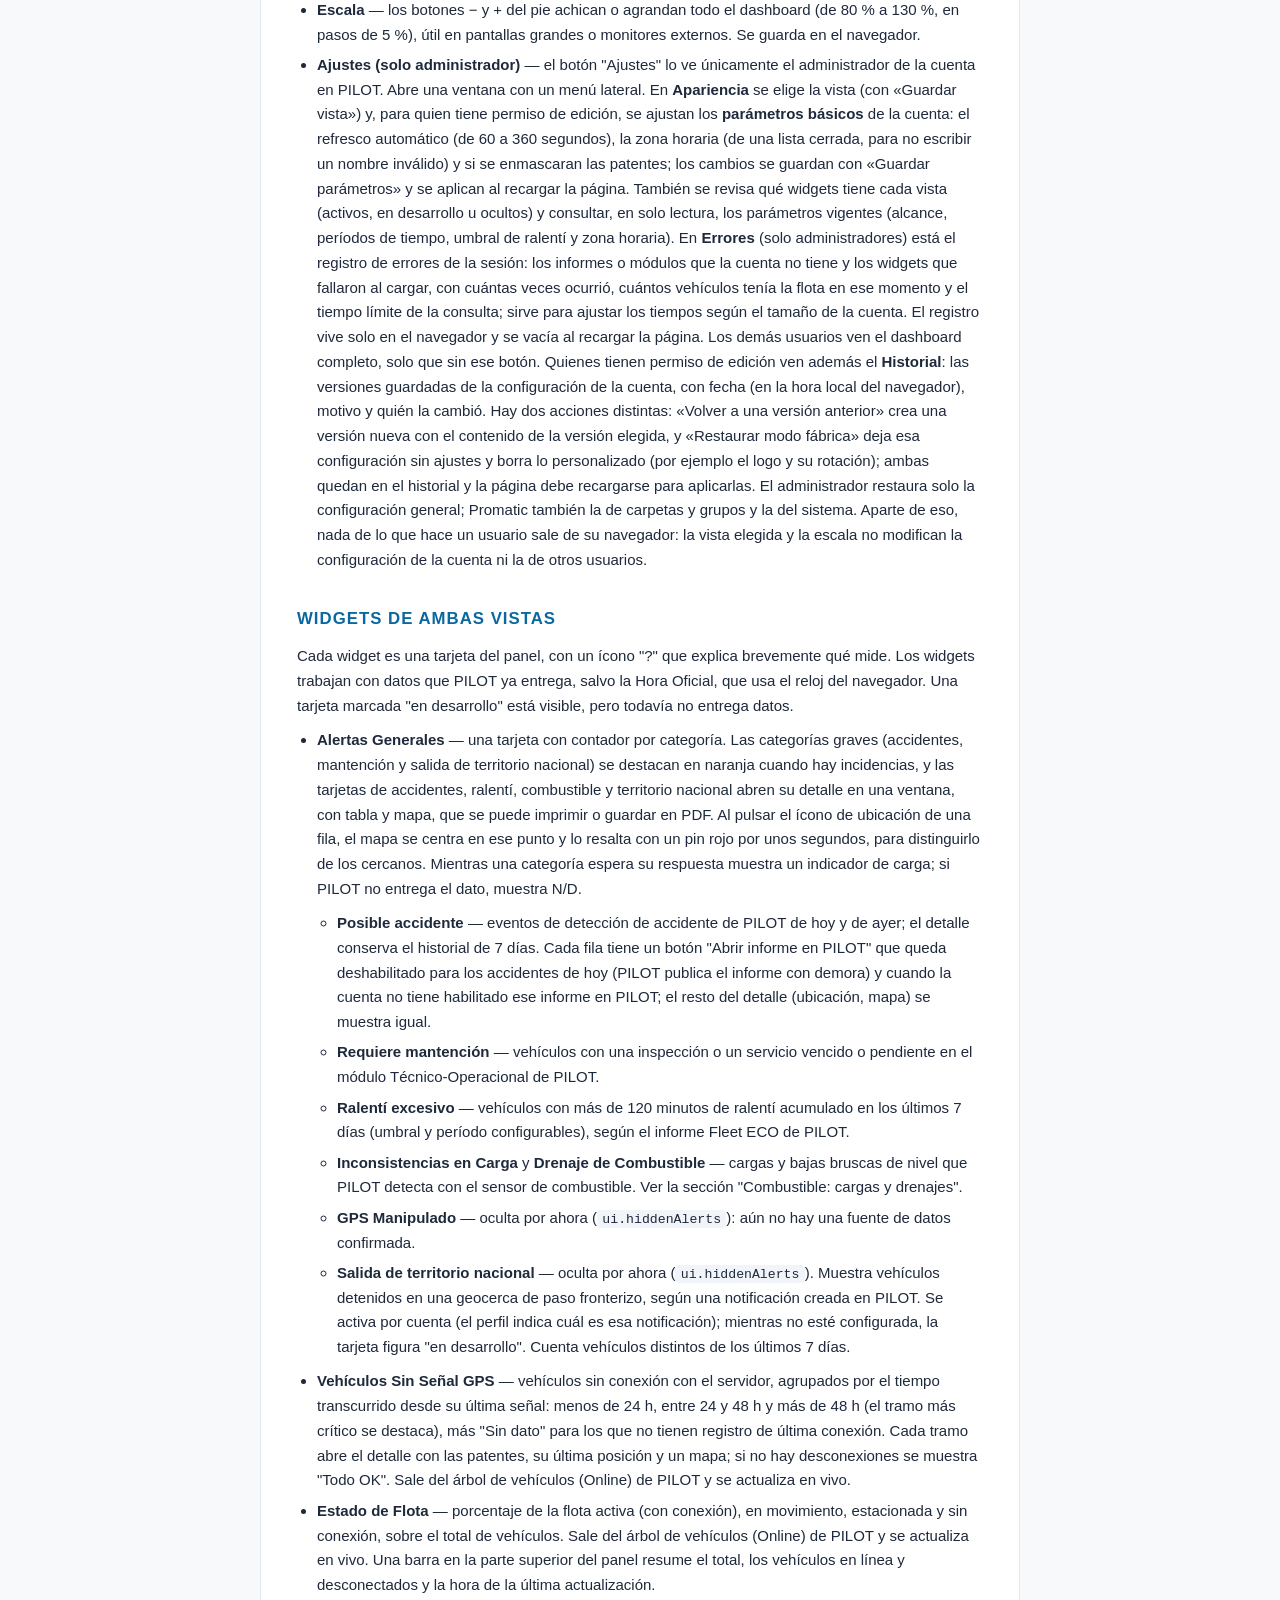
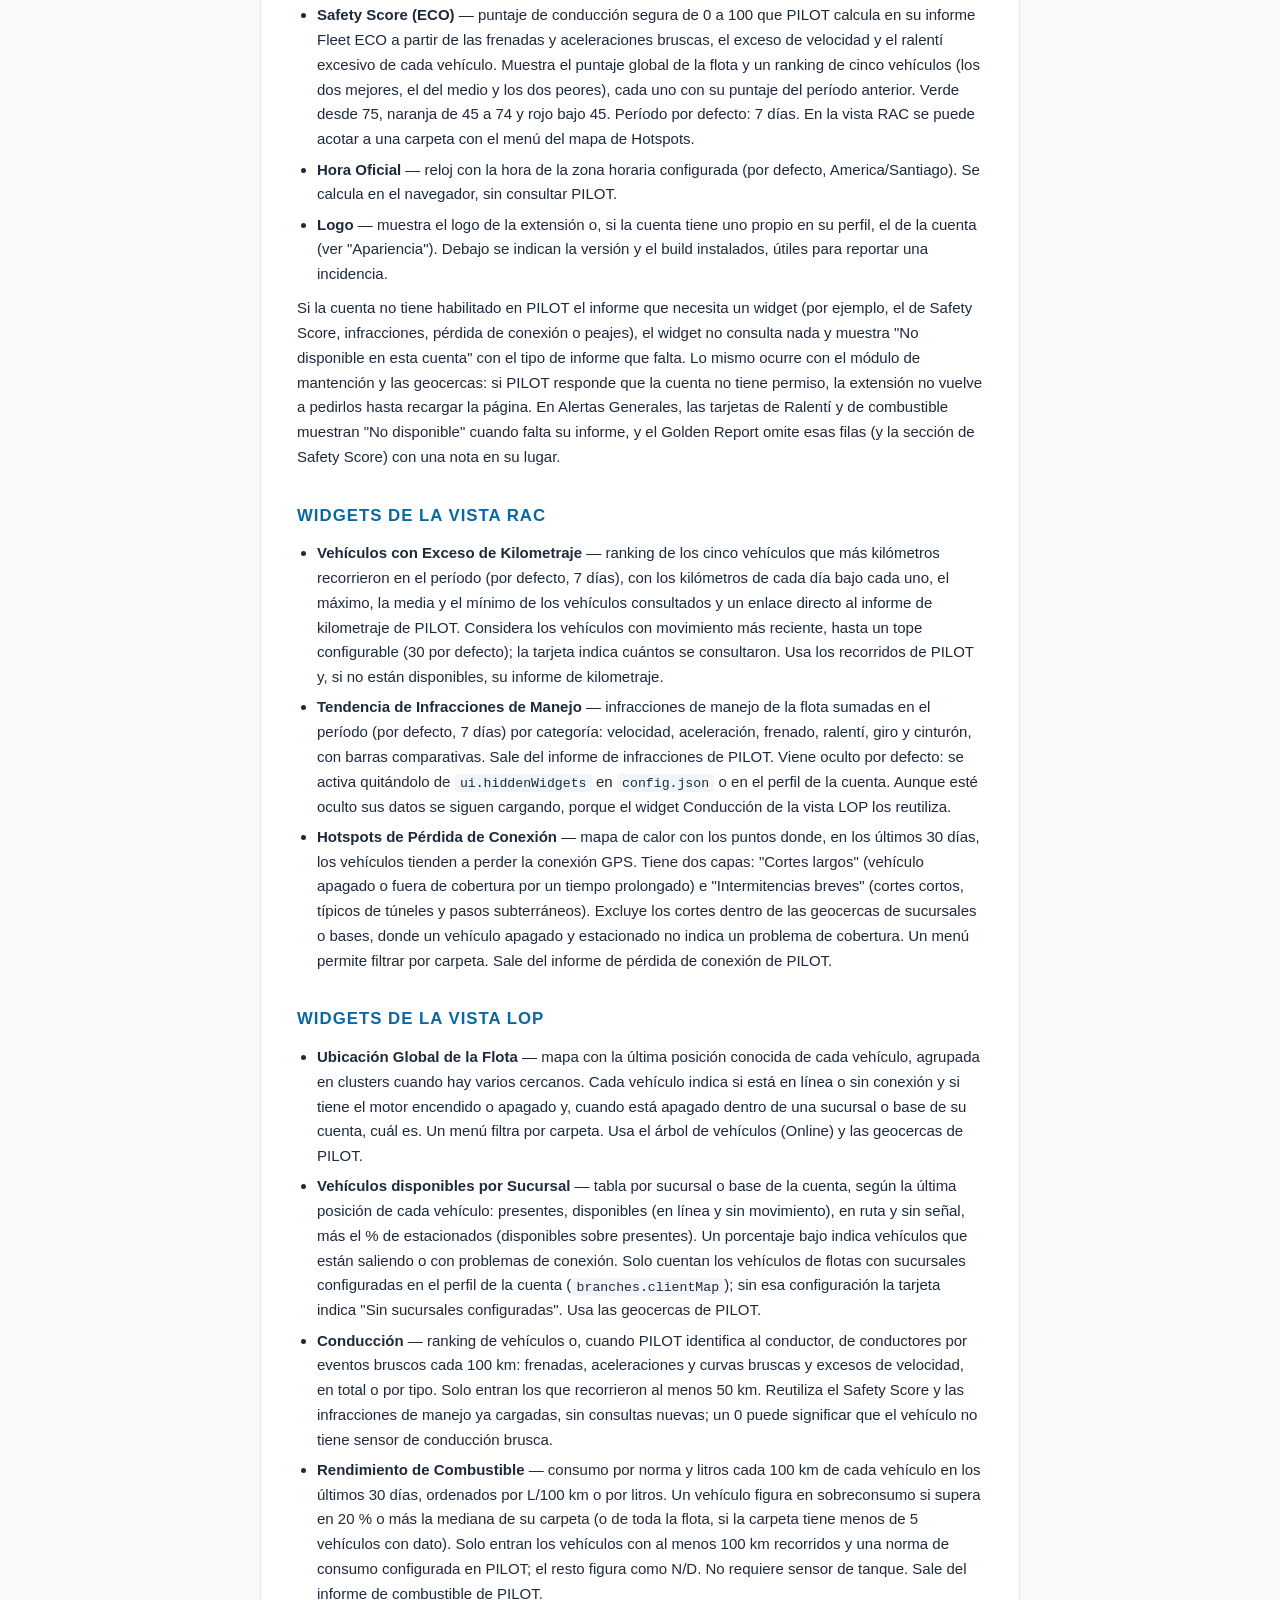
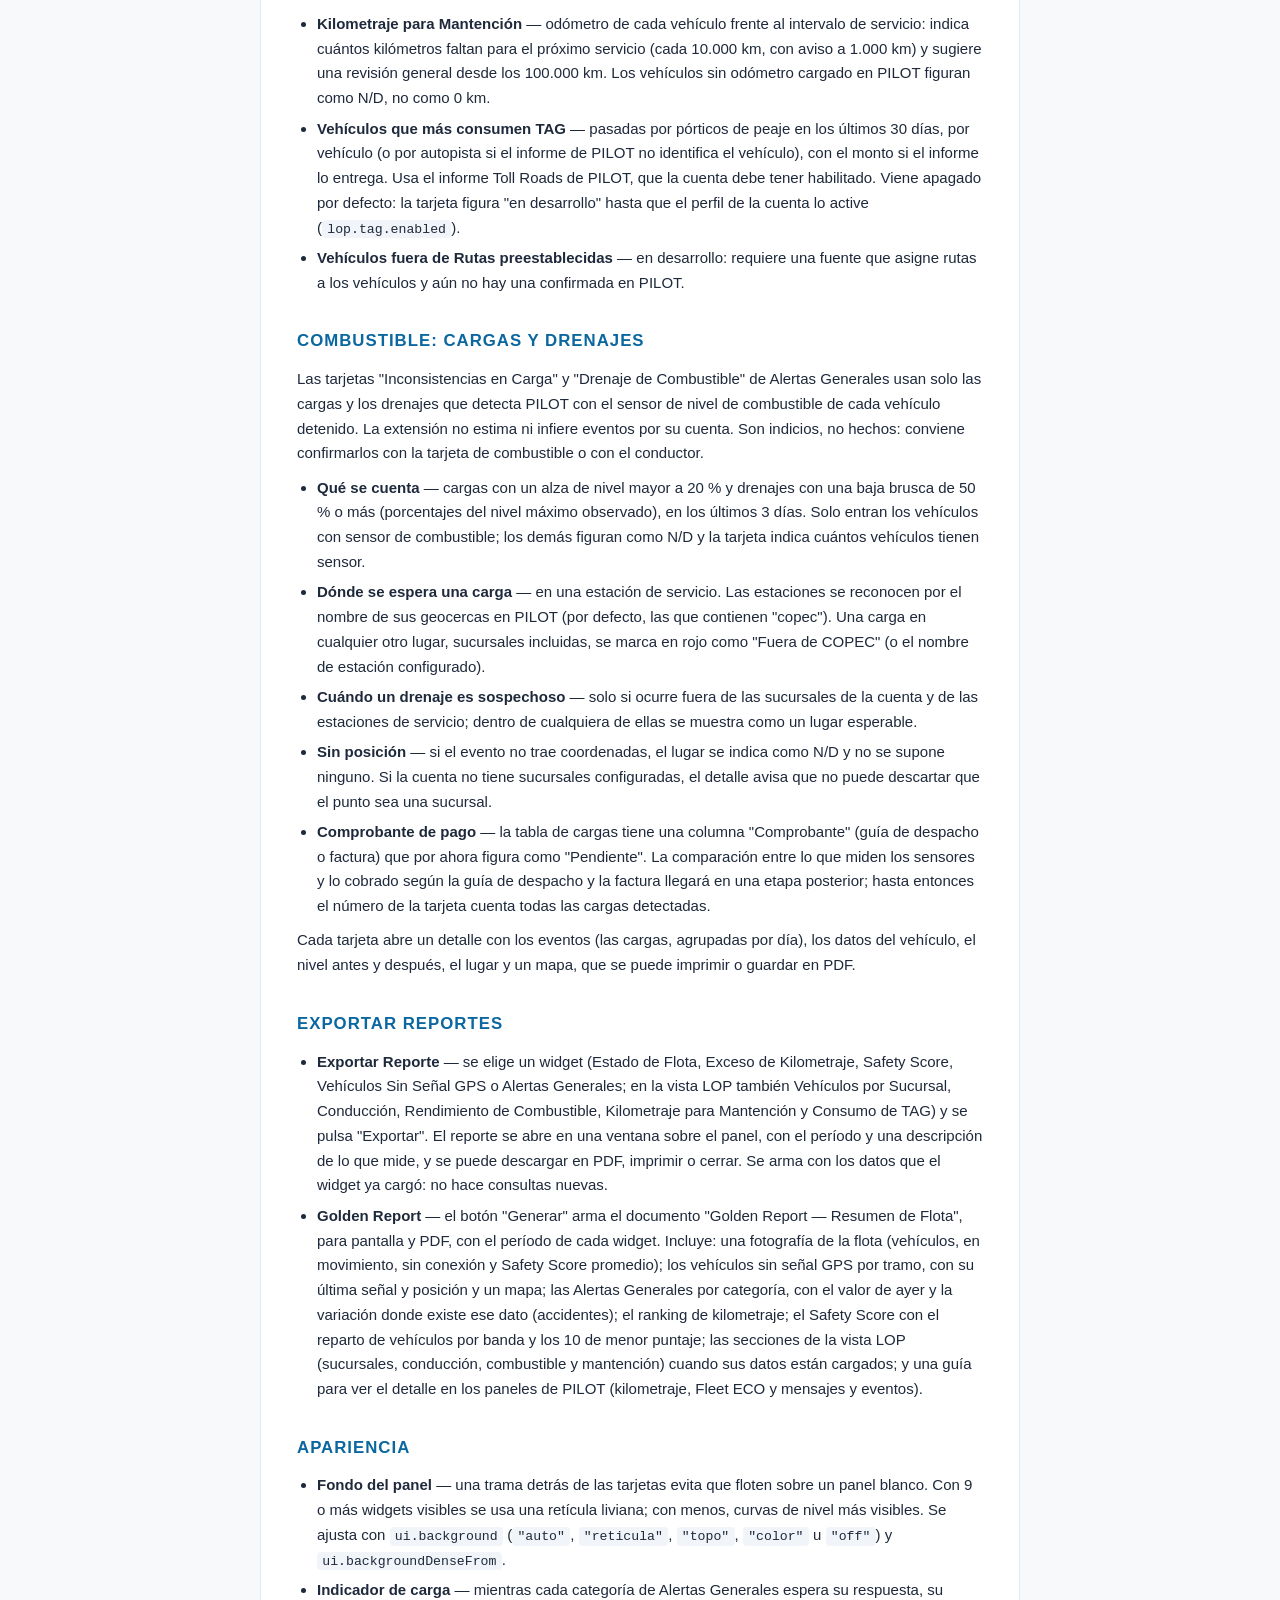
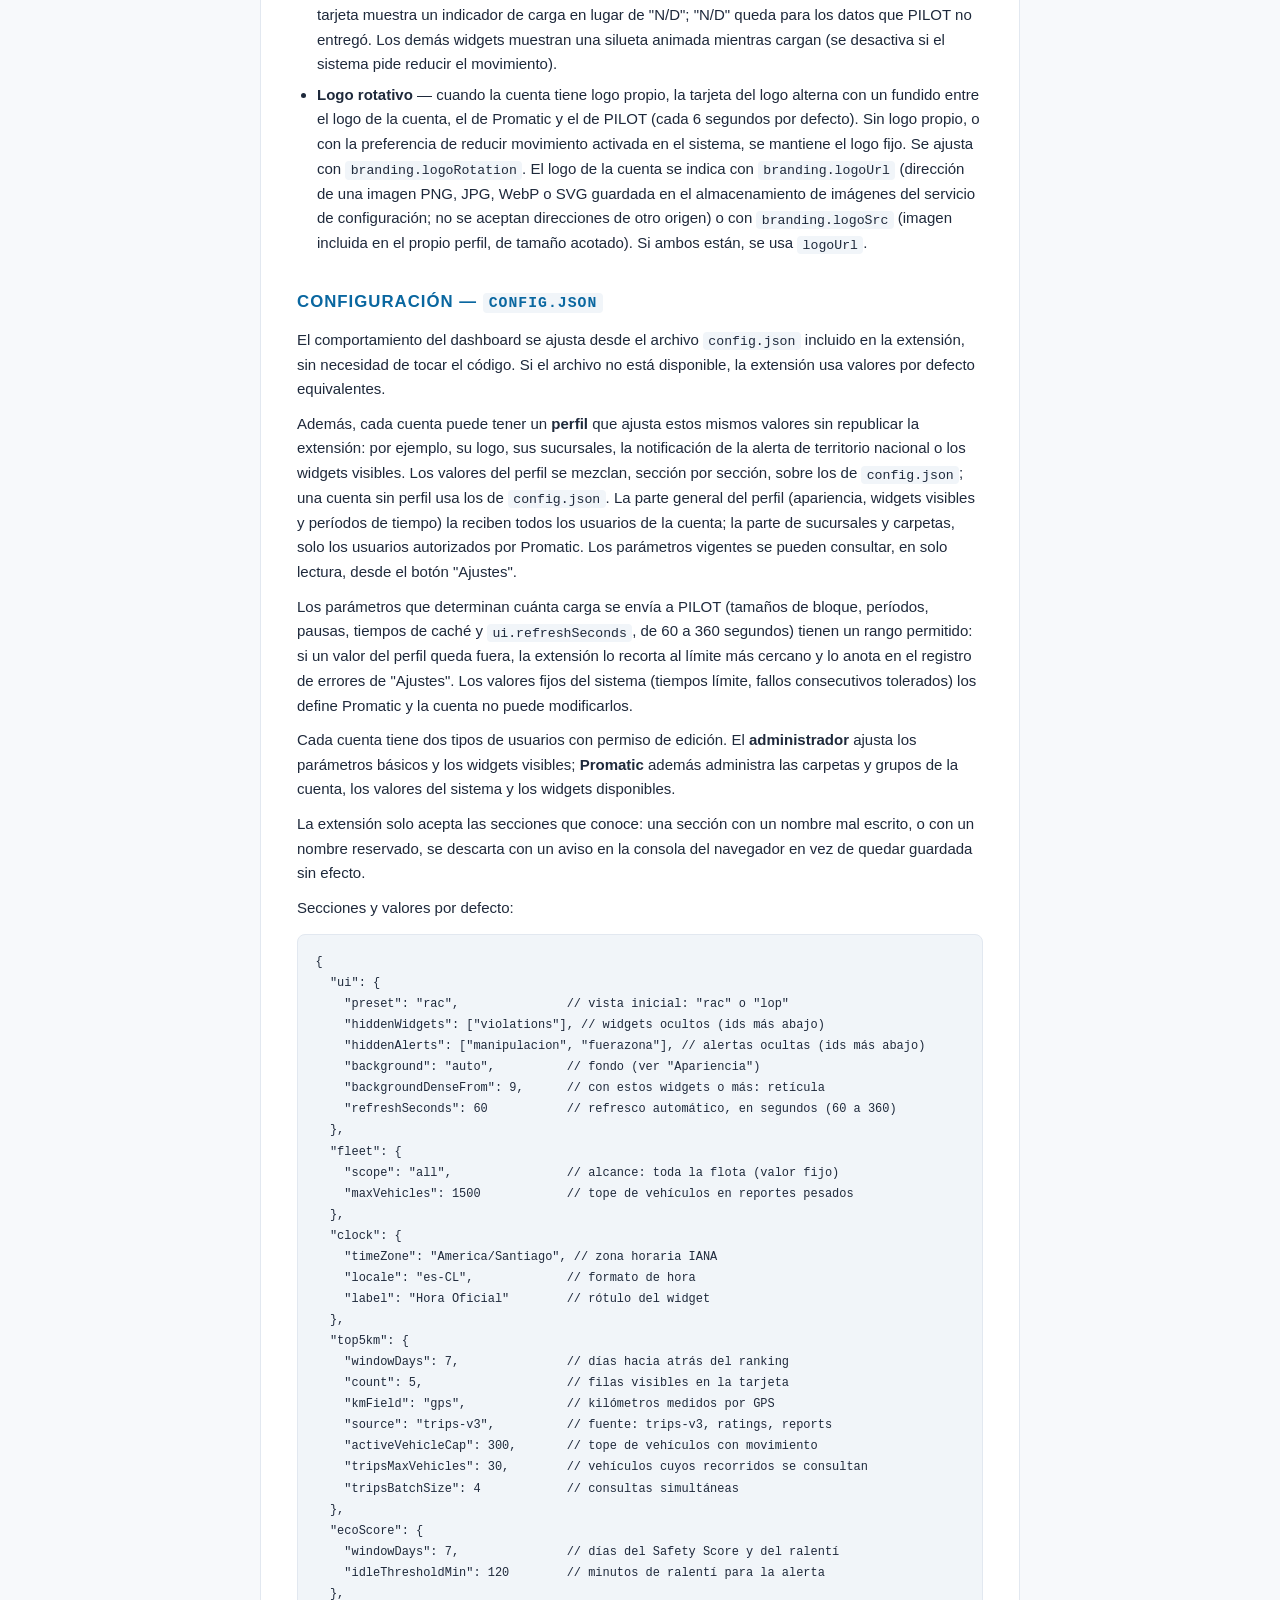
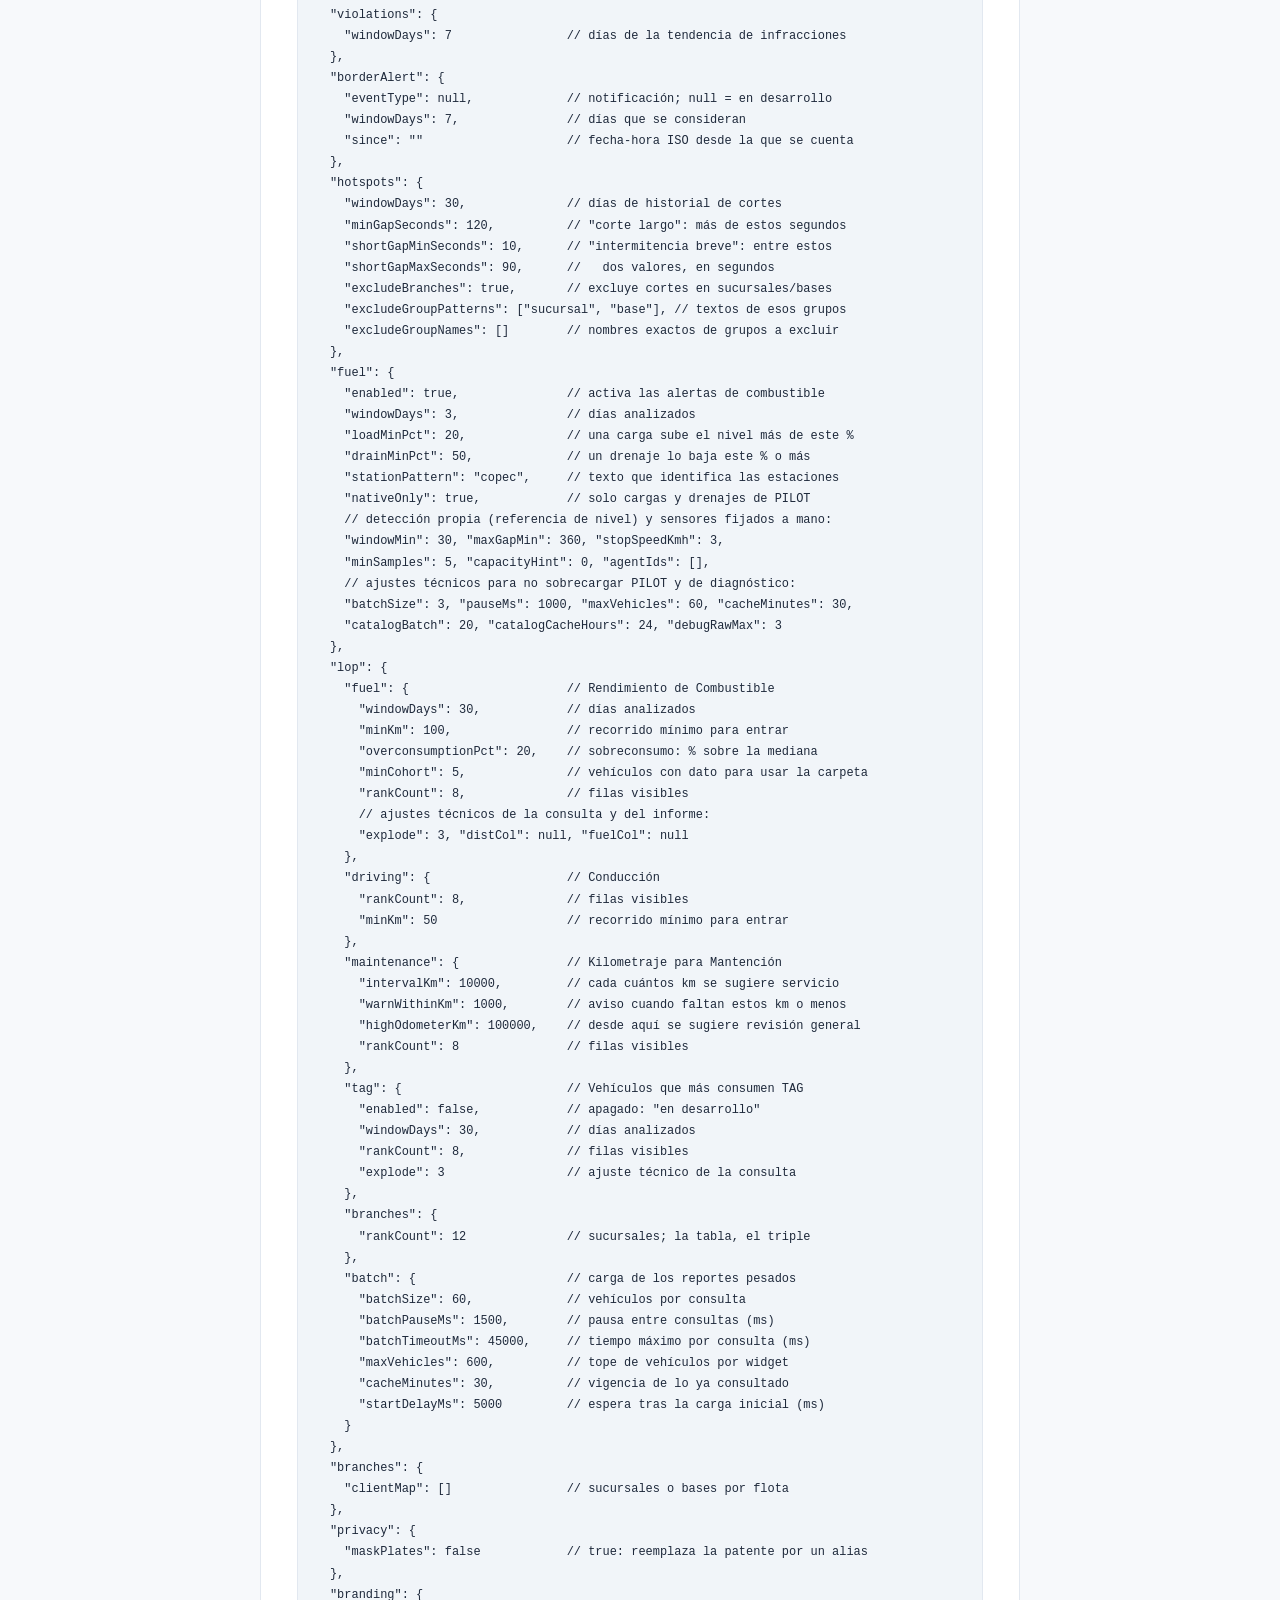
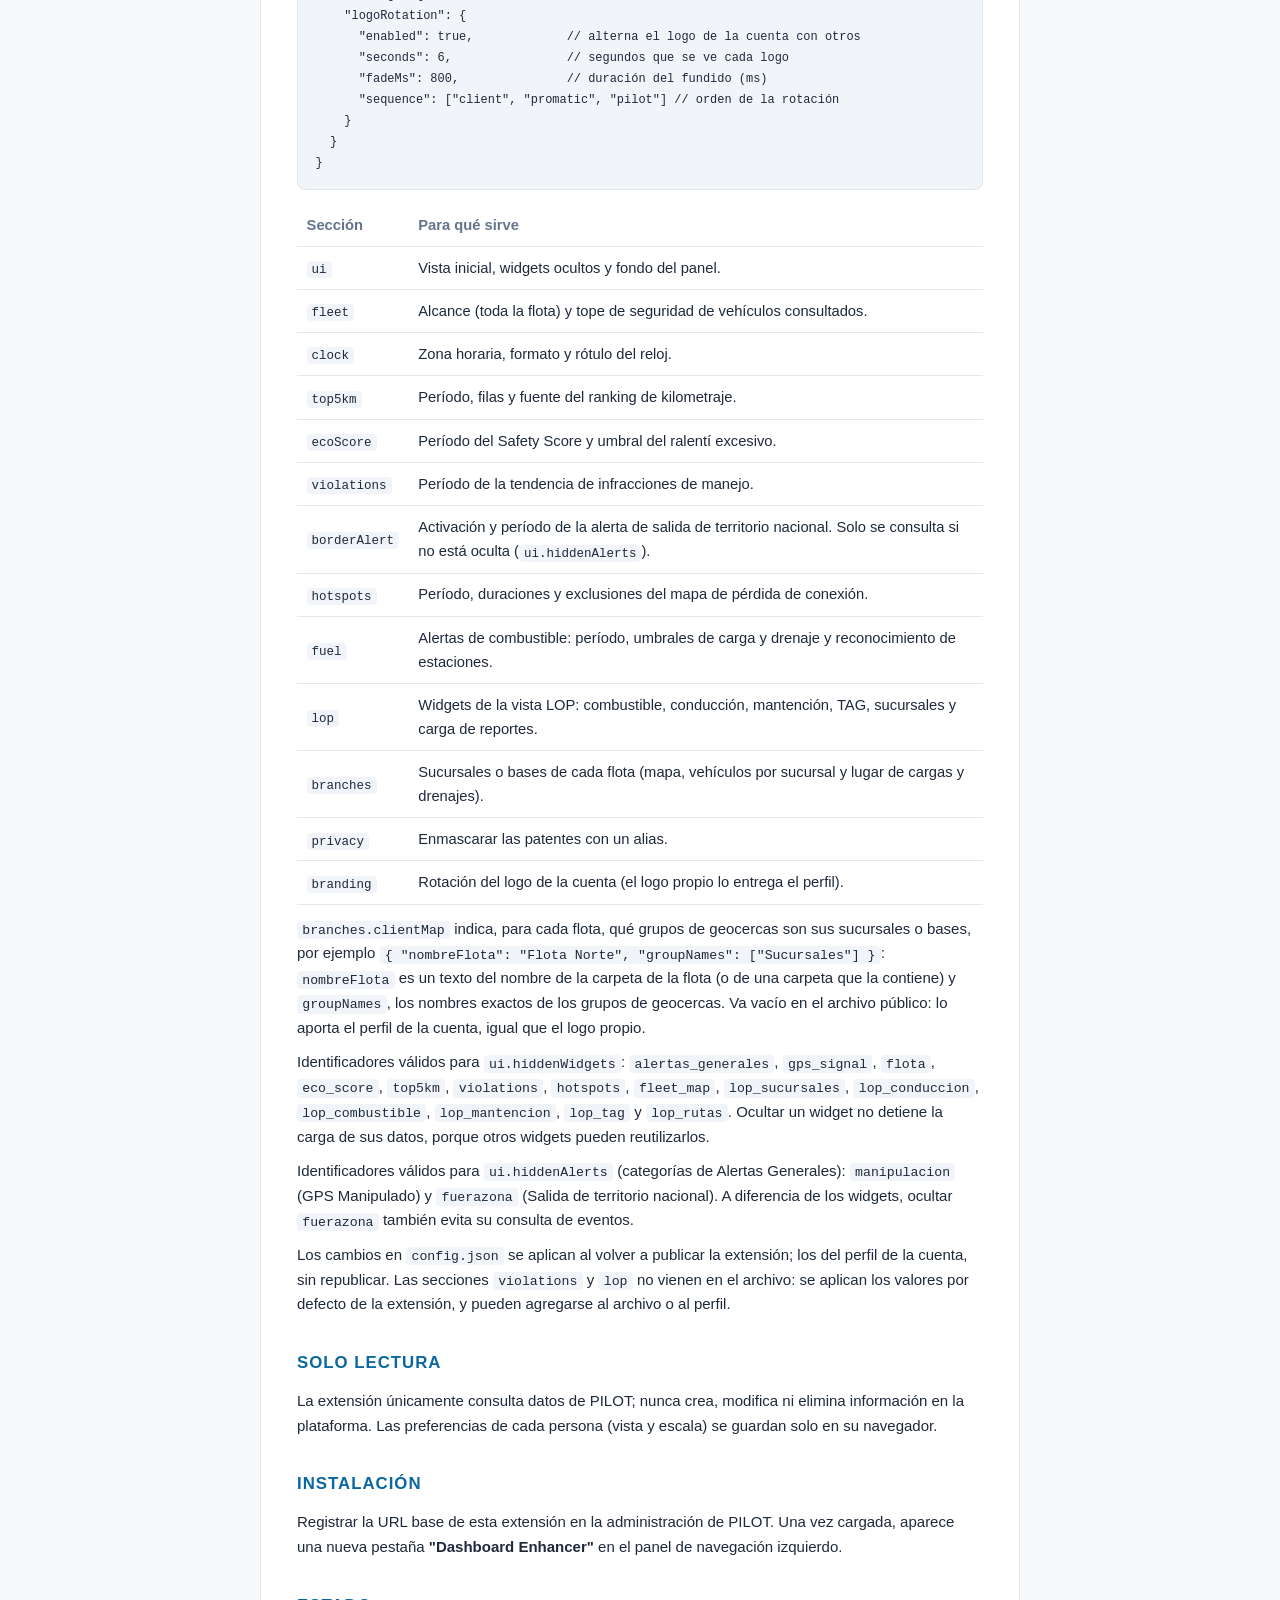
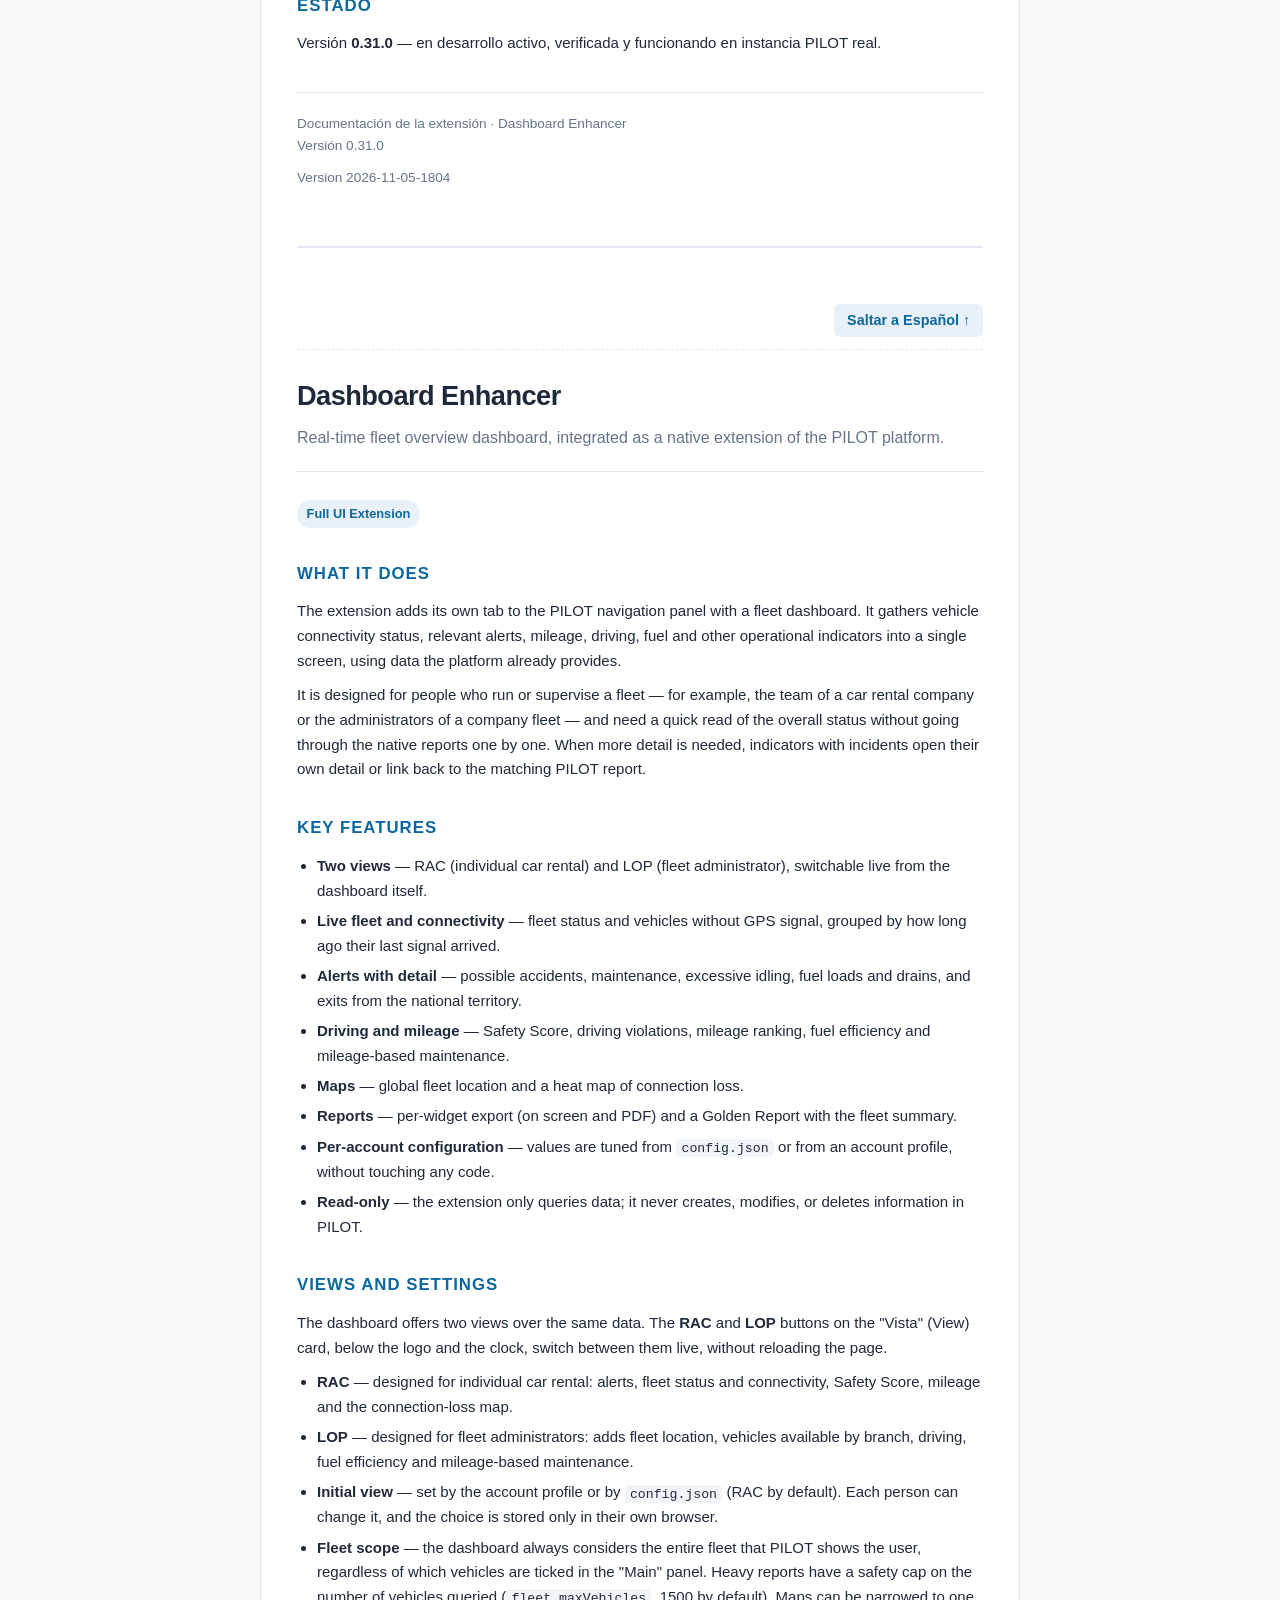
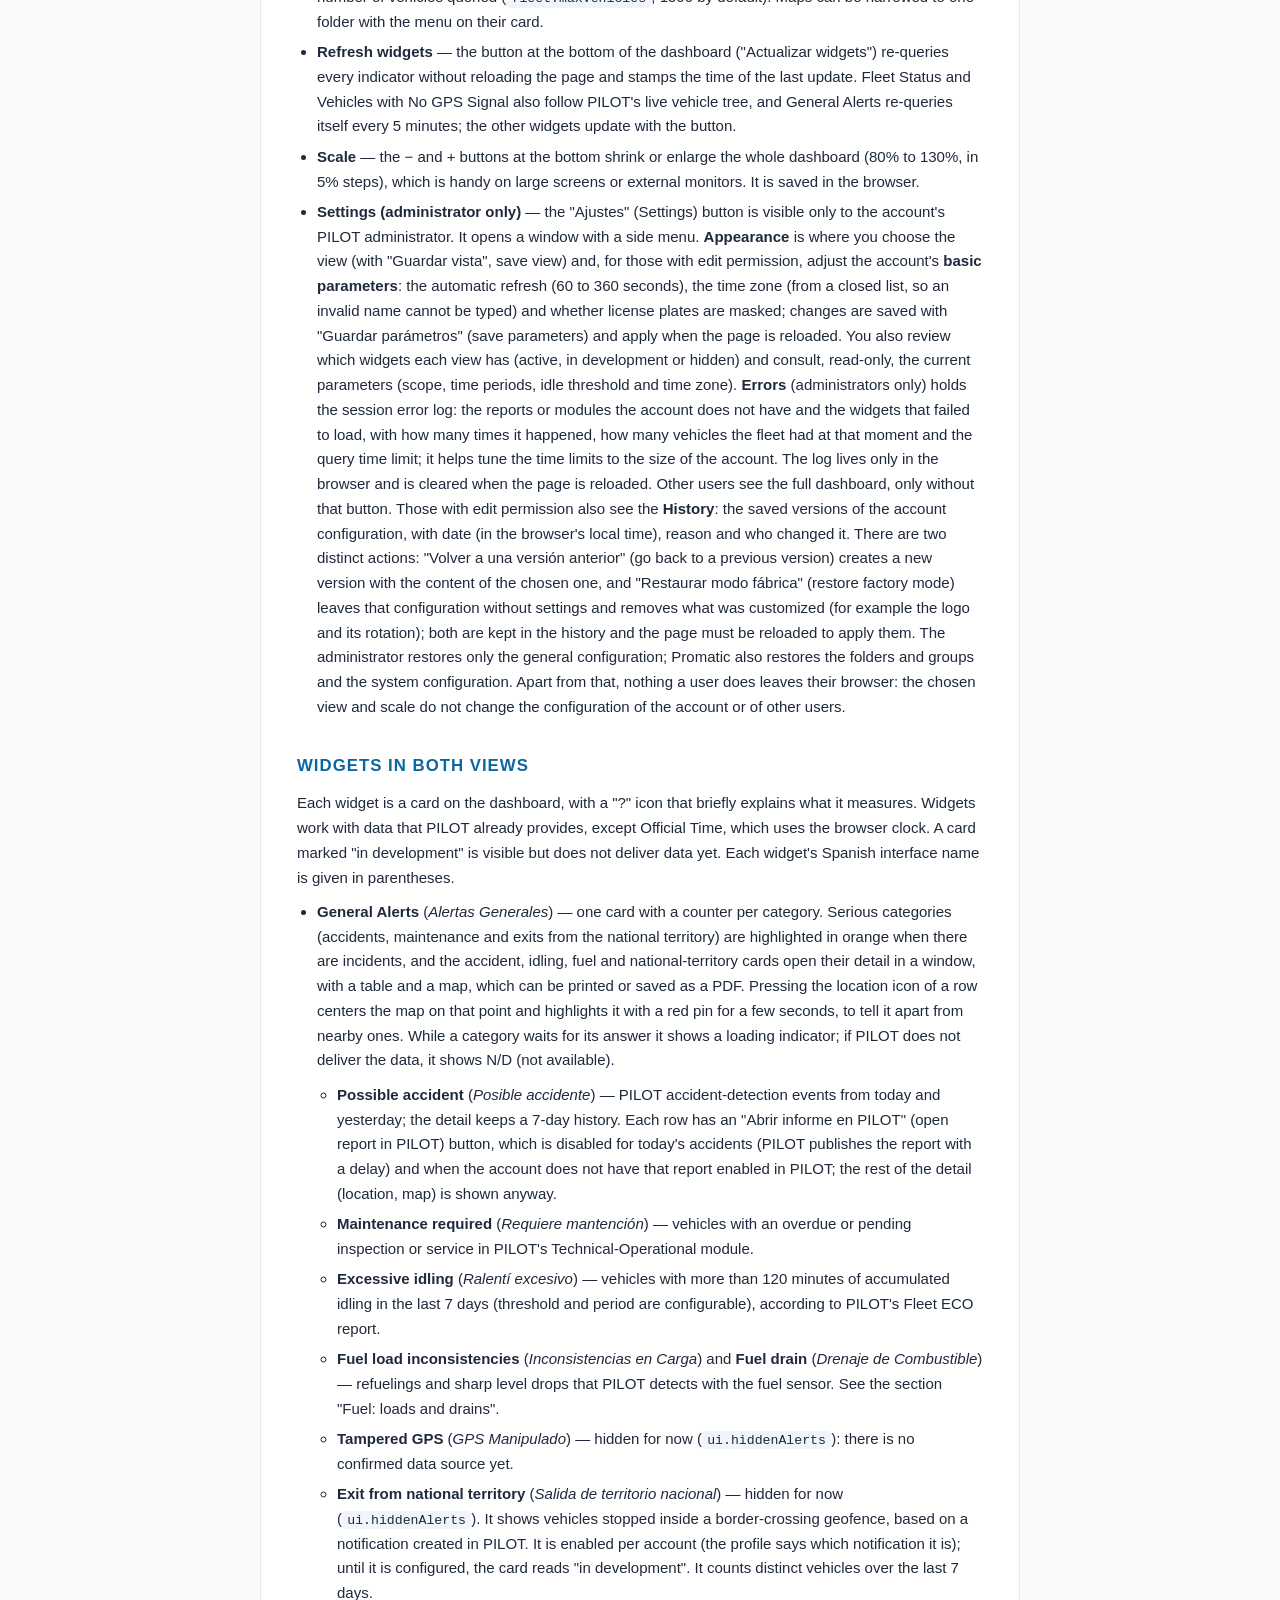
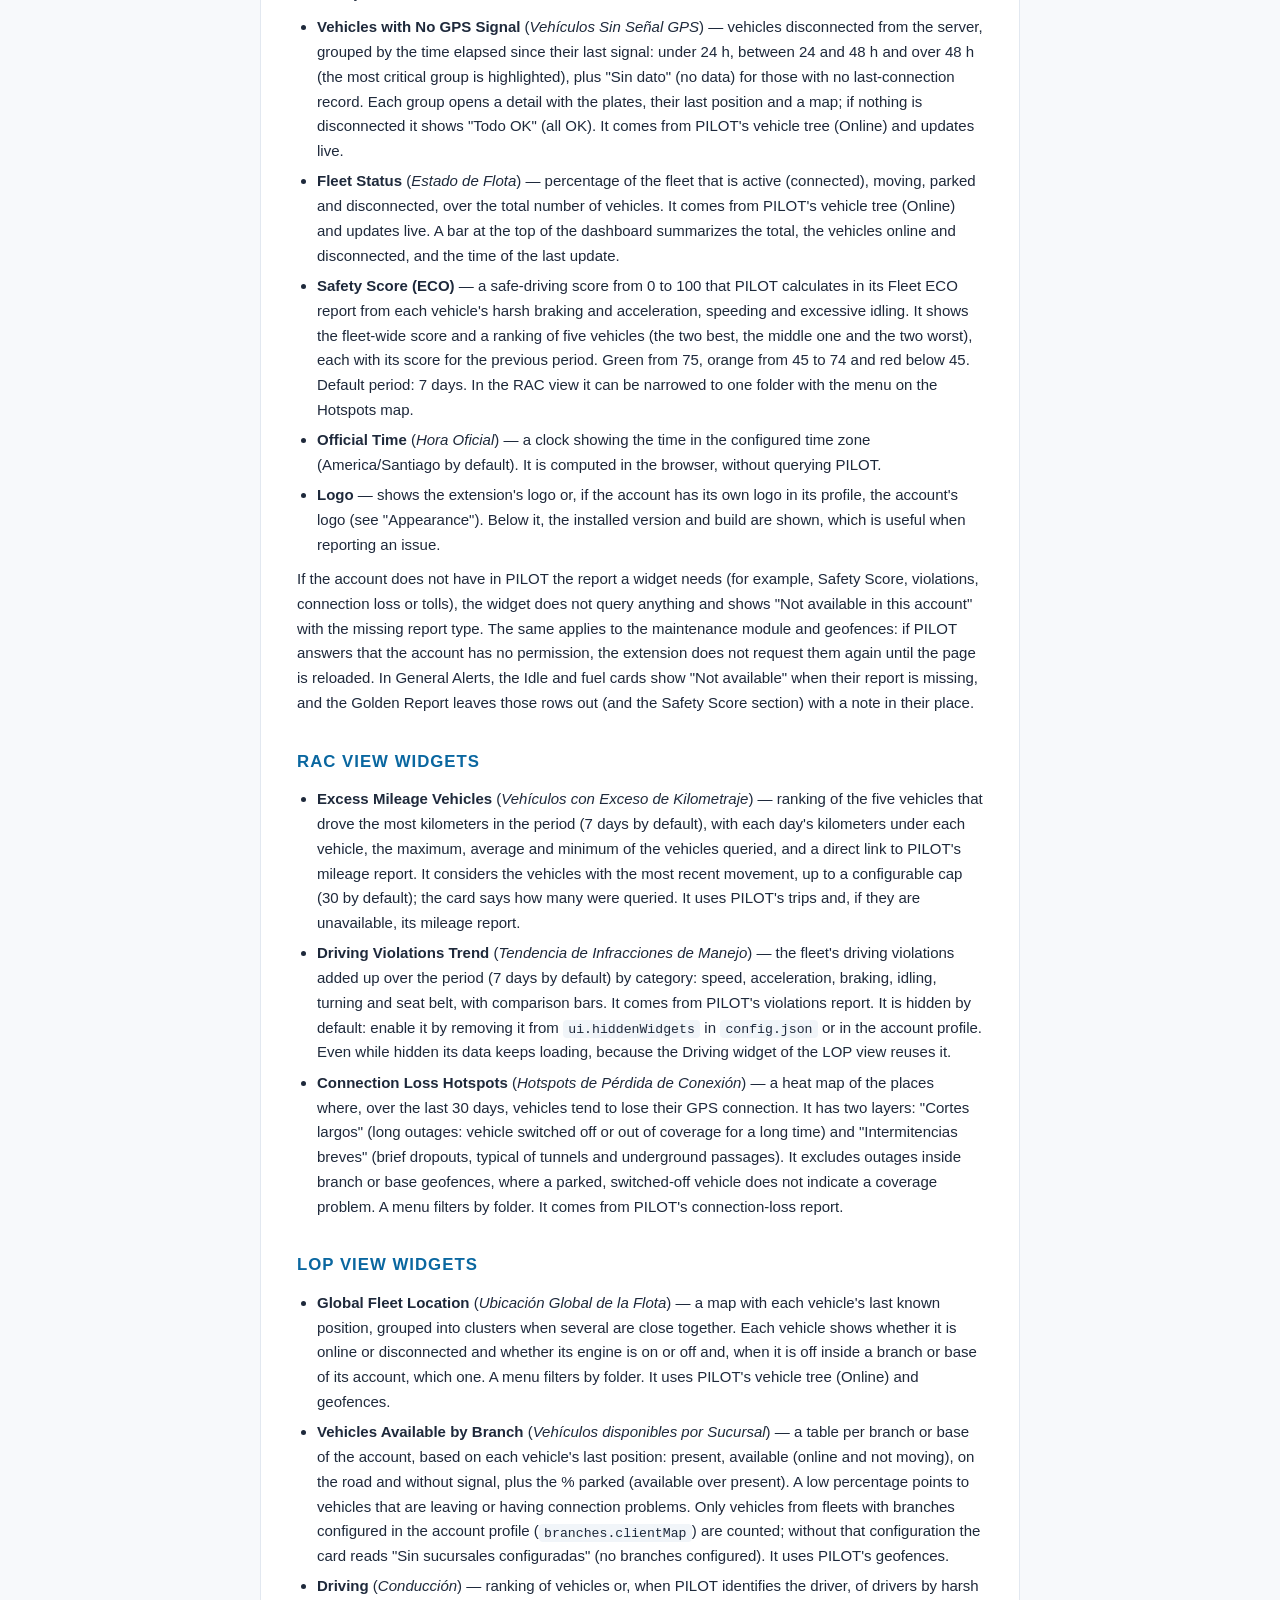
==== commit 09ddd10d: "sync: publish plugin 2026-11-05_1804" ====
--- a/doc/index.html
+++ b/doc/index.html
@@ -190,7 +190,7 @@
             <li><strong>Alcance de la flota</strong> — el dashboard considera siempre la flota completa que PILOT muestra al usuario, sin depender de los vehículos marcados en el panel "Principal". Los reportes pesados tienen un tope de seguridad de vehículos consultados (<code>fleet.maxVehicles</code>, 1500 por defecto). Los mapas pueden acotarse a una carpeta con el menú de su tarjeta.</li>
             <li><strong>Actualizar widgets</strong> — el botón del pie del panel vuelve a consultar todos los indicadores sin recargar la página y registra la hora de la última actualización. Estado de Flota y Vehículos Sin Señal GPS se actualizan además en vivo con el árbol de vehículos de PILOT, y Alertas Generales se consulta sola cada 5 minutos; el resto de los widgets se actualiza con el botón.</li>
             <li><strong>Escala</strong> — los botones − y + del pie achican o agrandan todo el dashboard (de 80 % a 130 %, en pasos de 5 %), útil en pantallas grandes o monitores externos. Se guarda en el navegador.</li>
-            <li><strong>Ajustes (solo administrador)</strong> — el botón "Ajustes" lo ve únicamente el administrador de la cuenta en PILOT. Abre una ventana con un menú lateral. En <strong>Apariencia</strong> se elige la vista, se revisa qué widgets tiene cada vista (activos, en desarrollo u ocultos) y consultar, en solo lectura, los parámetros vigentes (alcance, períodos de tiempo, umbral de ralentí y zona horaria). En <strong>Errores</strong> (solo administradores) está el registro de errores de la sesión: los informes o módulos que la cuenta no tiene y los widgets que fallaron al cargar, con cuántas veces ocurrió, cuántos vehículos tenía la flota en ese momento y el tiempo límite de la consulta; sirve para ajustar los tiempos según el tamaño de la cuenta. El registro vive solo en el navegador y se vacía al recargar la página. Los demás usuarios ven el dashboard completo, solo que sin ese botón. Quienes tienen permiso de edición ven además el <strong>Historial</strong>: las versiones guardadas de la configuración de la cuenta, con fecha (en la hora local del navegador), motivo y quién la cambió. Hay dos acciones distintas: «Volver a una versión anterior» crea una versión nueva con el contenido de la versión elegida, y «Restaurar modo fábrica» deja esa configuración sin ajustes y borra lo personalizado (por ejemplo el logo y su rotación); ambas quedan en el historial y la página debe recargarse para aplicarlas. El administrador restaura solo la configuración general; Promatic también la de carpetas y grupos y la del sistema. Aparte de eso, nada de lo que hace un usuario sale de su navegador: la vista elegida y la escala no modifican la configuración de la cuenta ni la de otros usuarios.</li>
+            <li><strong>Ajustes (solo administrador)</strong> — el botón "Ajustes" lo ve únicamente el administrador de la cuenta en PILOT. Abre una ventana con un menú lateral. En <strong>Apariencia</strong> se elige la vista (con «Guardar vista») y, para quien tiene permiso de edición, se ajustan los <strong>parámetros básicos</strong> de la cuenta: el refresco automático (de 60 a 360 segundos), la zona horaria (de una lista cerrada, para no escribir un nombre inválido) y si se enmascaran las patentes; los cambios se guardan con «Guardar parámetros» y se aplican al recargar la página. También se revisa qué widgets tiene cada vista (activos, en desarrollo u ocultos) y consultar, en solo lectura, los parámetros vigentes (alcance, períodos de tiempo, umbral de ralentí y zona horaria). En <strong>Errores</strong> (solo administradores) está el registro de errores de la sesión: los informes o módulos que la cuenta no tiene y los widgets que fallaron al cargar, con cuántas veces ocurrió, cuántos vehículos tenía la flota en ese momento y el tiempo límite de la consulta; sirve para ajustar los tiempos según el tamaño de la cuenta. El registro vive solo en el navegador y se vacía al recargar la página. Los demás usuarios ven el dashboard completo, solo que sin ese botón. Quienes tienen permiso de edición ven además el <strong>Historial</strong>: las versiones guardadas de la configuración de la cuenta, con fecha (en la hora local del navegador), motivo y quién la cambió. Hay dos acciones distintas: «Volver a una versión anterior» crea una versión nueva con el contenido de la versión elegida, y «Restaurar modo fábrica» deja esa configuración sin ajustes y borra lo personalizado (por ejemplo el logo y su rotación); ambas quedan en el historial y la página debe recargarse para aplicarlas. El administrador restaura solo la configuración general; Promatic también la de carpetas y grupos y la del sistema. Aparte de eso, nada de lo que hace un usuario sale de su navegador: la vista elegida y la escala no modifican la configuración de la cuenta ni la de otros usuarios.</li>
         </ul>
 
         <h2>Widgets de ambas vistas</h2>
@@ -480,14 +480,14 @@
         </p>
 
         <h2>Estado</h2>
-        <p>Versión <strong>0.30.0</strong> — en desarrollo activo, verificada y funcionando en instancia PILOT real.</p>
+        <p>Versión <strong>0.31.0</strong> — en desarrollo activo, verificada y funcionando en instancia PILOT real.</p>
 
         <footer>
             Documentación de la extensión · Dashboard Enhancer
             <br>
-            Versión 0.30.0
+            Versión 0.31.0
             <br>
-            <p>Version 2026-11-05-1713</p>
+            <p>Version 2026-11-05-1804</p>
         </footer>
     </section>
 
@@ -547,7 +547,7 @@
             <li><strong>Fleet scope</strong> — the dashboard always considers the entire fleet that PILOT shows the user, regardless of which vehicles are ticked in the "Main" panel. Heavy reports have a safety cap on the number of vehicles queried (<code>fleet.maxVehicles</code>, 1500 by default). Maps can be narrowed to one folder with the menu on their card.</li>
             <li><strong>Refresh widgets</strong> — the button at the bottom of the dashboard ("Actualizar widgets") re-queries every indicator without reloading the page and stamps the time of the last update. Fleet Status and Vehicles with No GPS Signal also follow PILOT's live vehicle tree, and General Alerts re-queries itself every 5 minutes; the other widgets update with the button.</li>
             <li><strong>Scale</strong> — the − and + buttons at the bottom shrink or enlarge the whole dashboard (80% to 130%, in 5% steps), which is handy on large screens or external monitors. It is saved in the browser.</li>
-            <li><strong>Settings (administrator only)</strong> — the "Ajustes" (Settings) button is visible only to the account's PILOT administrator. It opens a window with a side menu. <strong>Appearance</strong> is where you choose the view, review which widgets each view has (active, in development or hidden) and consult, read-only, the current parameters (scope, time periods, idle threshold and time zone). <strong>Errors</strong> (administrators only) holds the session error log: the reports or modules the account does not have and the widgets that failed to load, with how many times it happened, how many vehicles the fleet had at that moment and the query time limit; it helps tune the time limits to the size of the account. The log lives only in the browser and is cleared when the page is reloaded. Other users see the full dashboard, only without that button. Those with edit permission also see the <strong>History</strong>: the saved versions of the account configuration, with date (in the browser's local time), reason and who changed it. There are two distinct actions: "Volver a una versión anterior" (go back to a previous version) creates a new version with the content of the chosen one, and "Restaurar modo fábrica" (restore factory mode) leaves that configuration without settings and removes what was customized (for example the logo and its rotation); both are kept in the history and the page must be reloaded to apply them. The administrator restores only the general configuration; Promatic also restores the folders and groups and the system configuration. Apart from that, nothing a user does leaves their browser: the chosen view and scale do not change the configuration of the account or of other users.</li>
+            <li><strong>Settings (administrator only)</strong> — the "Ajustes" (Settings) button is visible only to the account's PILOT administrator. It opens a window with a side menu. <strong>Appearance</strong> is where you choose the view (with "Guardar vista", save view) and, for those with edit permission, adjust the account's <strong>basic parameters</strong>: the automatic refresh (60 to 360 seconds), the time zone (from a closed list, so an invalid name cannot be typed) and whether license plates are masked; changes are saved with "Guardar parámetros" (save parameters) and apply when the page is reloaded. You also review which widgets each view has (active, in development or hidden) and consult, read-only, the current parameters (scope, time periods, idle threshold and time zone). <strong>Errors</strong> (administrators only) holds the session error log: the reports or modules the account does not have and the widgets that failed to load, with how many times it happened, how many vehicles the fleet had at that moment and the query time limit; it helps tune the time limits to the size of the account. The log lives only in the browser and is cleared when the page is reloaded. Other users see the full dashboard, only without that button. Those with edit permission also see the <strong>History</strong>: the saved versions of the account configuration, with date (in the browser's local time), reason and who changed it. There are two distinct actions: "Volver a una versión anterior" (go back to a previous version) creates a new version with the content of the chosen one, and "Restaurar modo fábrica" (restore factory mode) leaves that configuration without settings and removes what was customized (for example the logo and its rotation); both are kept in the history and the page must be reloaded to apply them. The administrator restores only the general configuration; Promatic also restores the folders and groups and the system configuration. Apart from that, nothing a user does leaves their browser: the chosen view and scale do not change the configuration of the account or of other users.</li>
         </ul>
 
         <h2>Widgets in both views</h2>
@@ -833,14 +833,14 @@
         </p>
 
         <h2>Status</h2>
-        <p>Version <strong>0.30.0</strong> — under active development, verified and running on a live PILOT instance.</p>
+        <p>Version <strong>0.31.0</strong> — under active development, verified and running on a live PILOT instance.</p>
 
         <footer>
             Extension Documentation · Dashboard Enhancer
             <br>
-            Version 0.30.0
+            Version 0.31.0
             <br>
-            <p>Version 2026-11-05-1713</p>
+            <p>Version 2026-11-05-1804</p>
         </footer>
     </section>
 
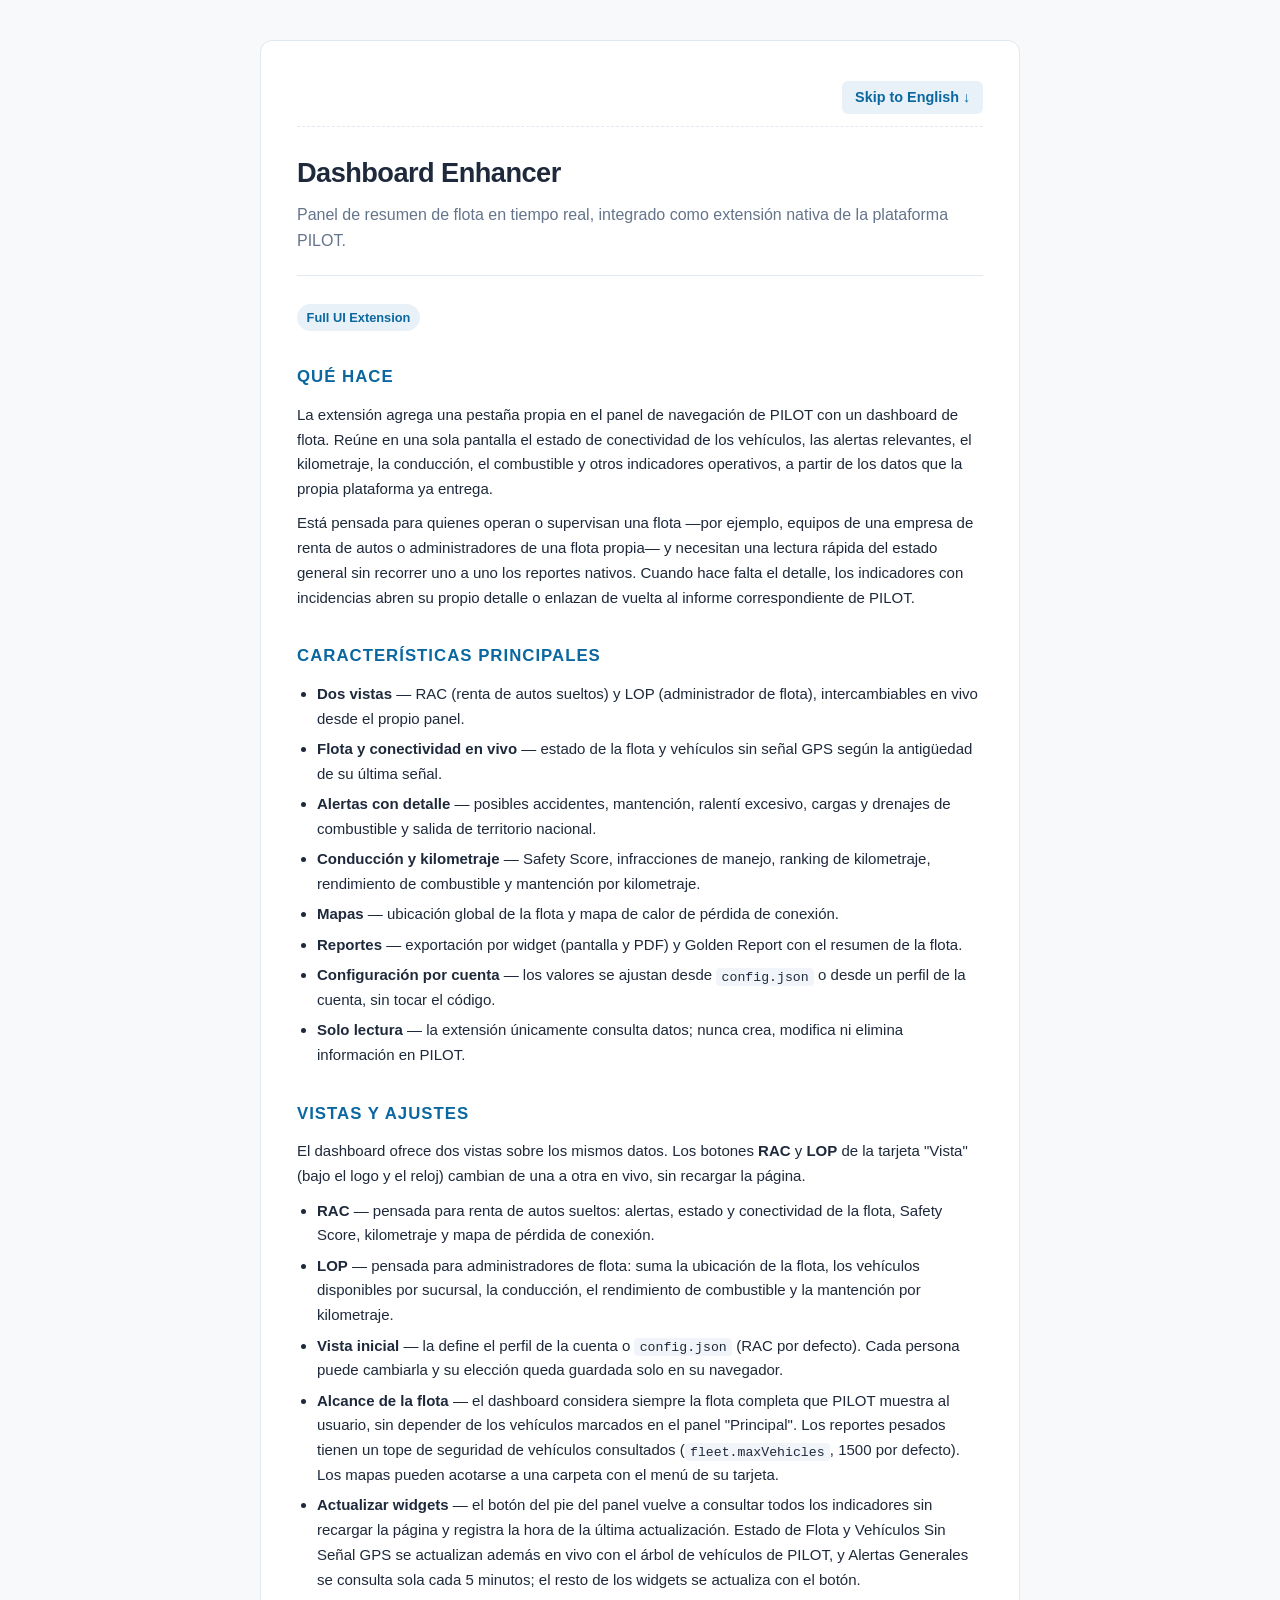
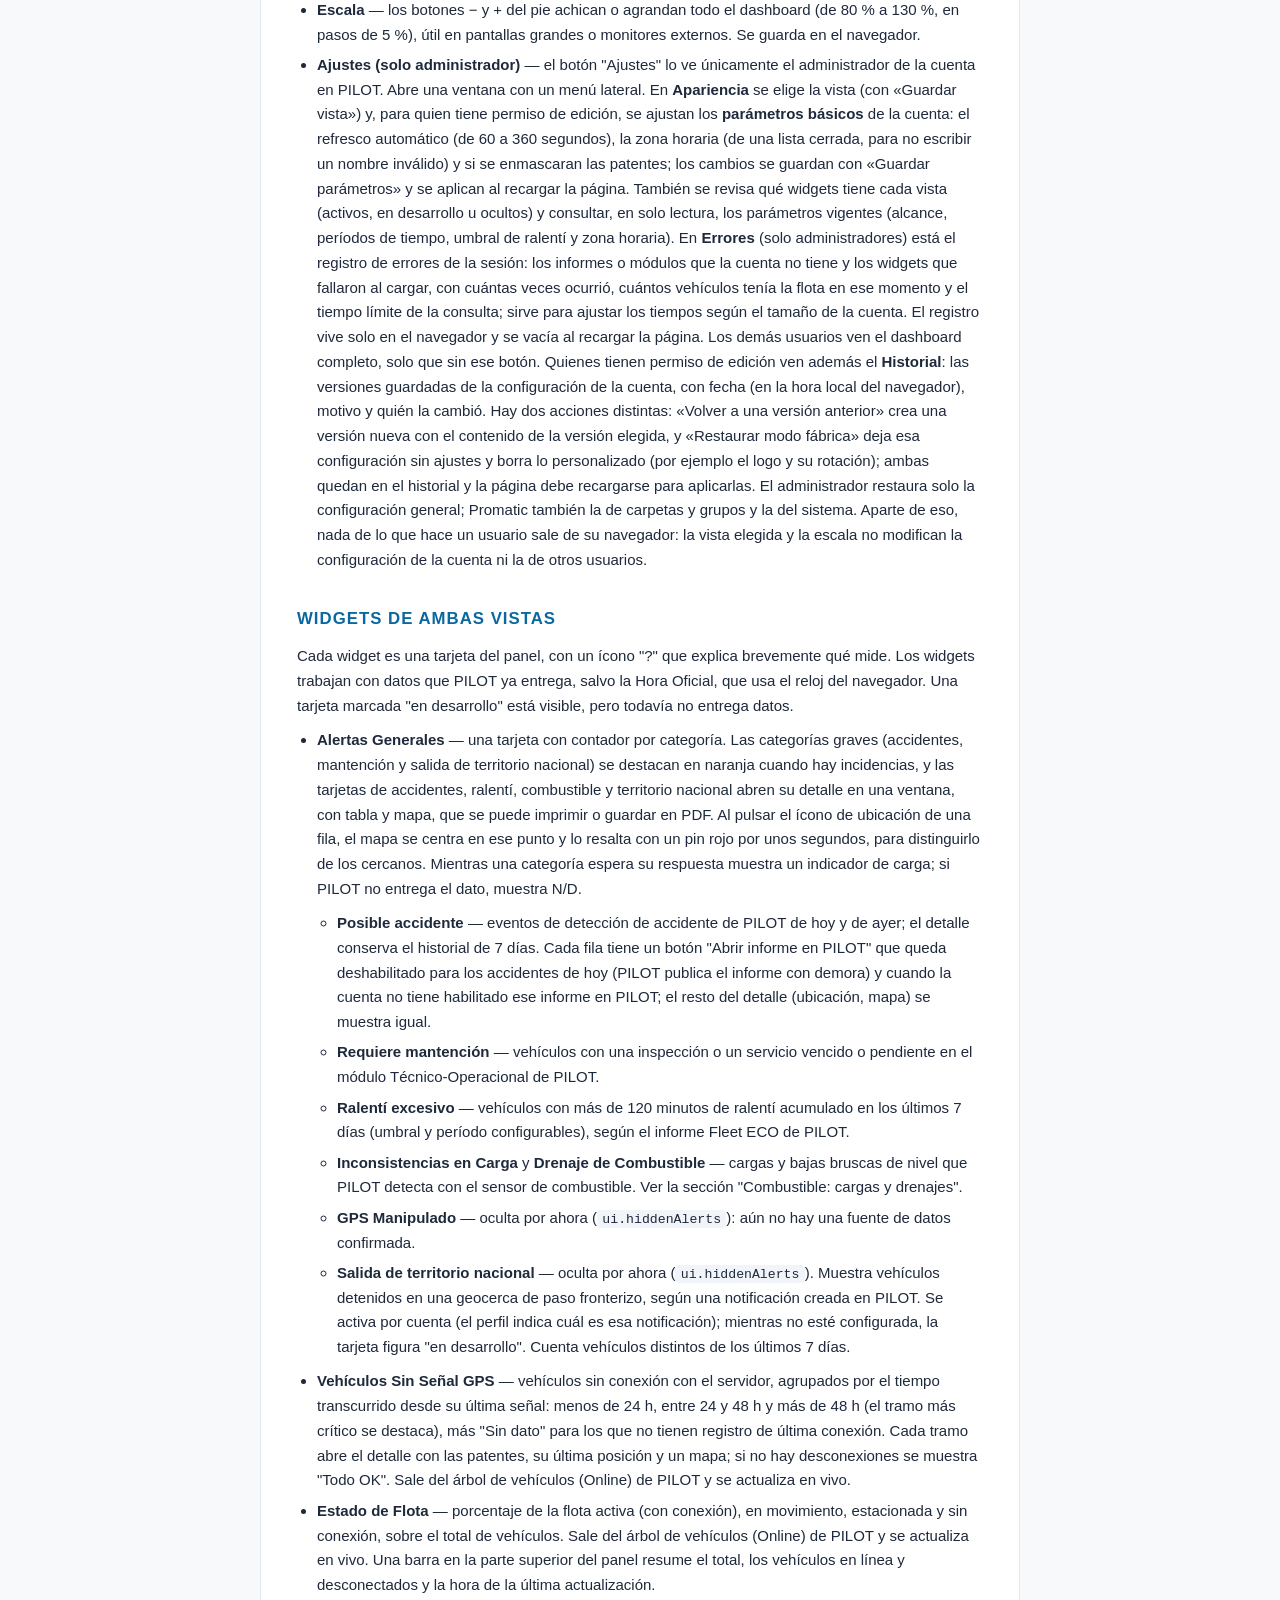
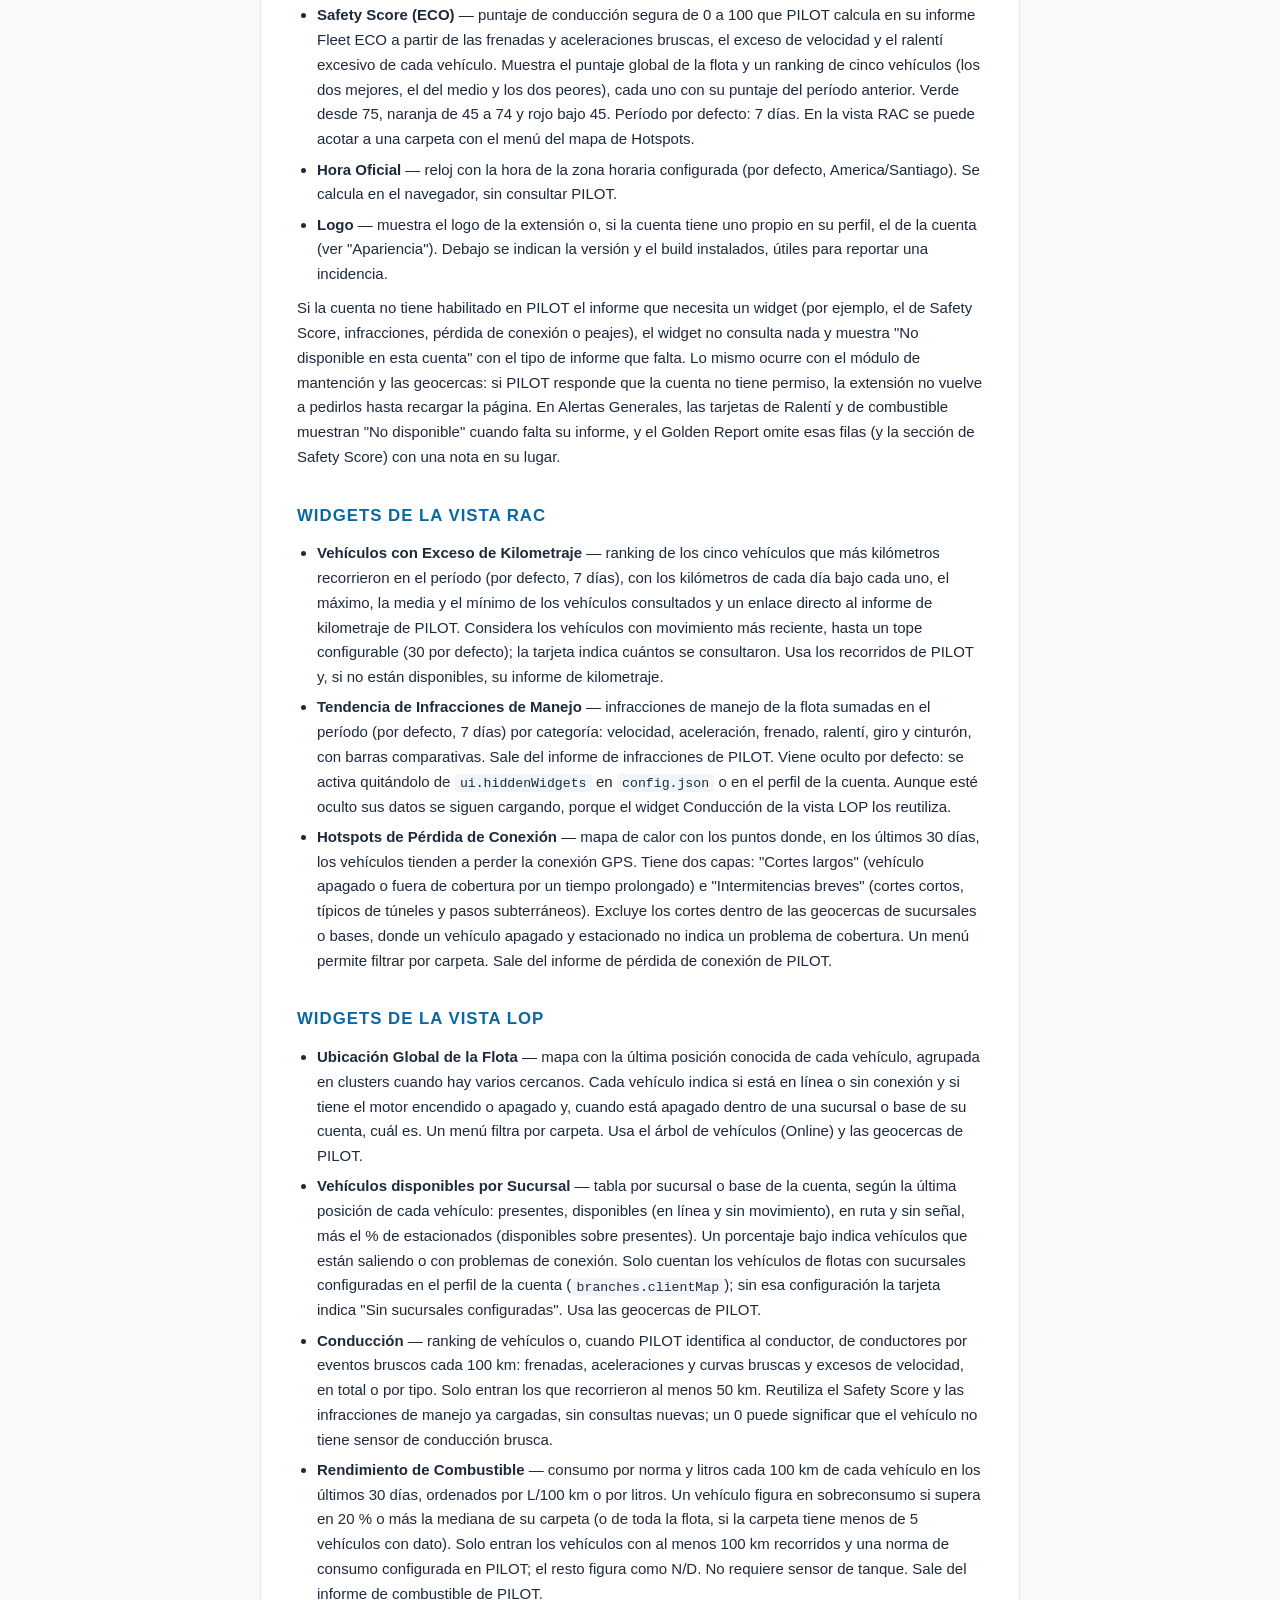
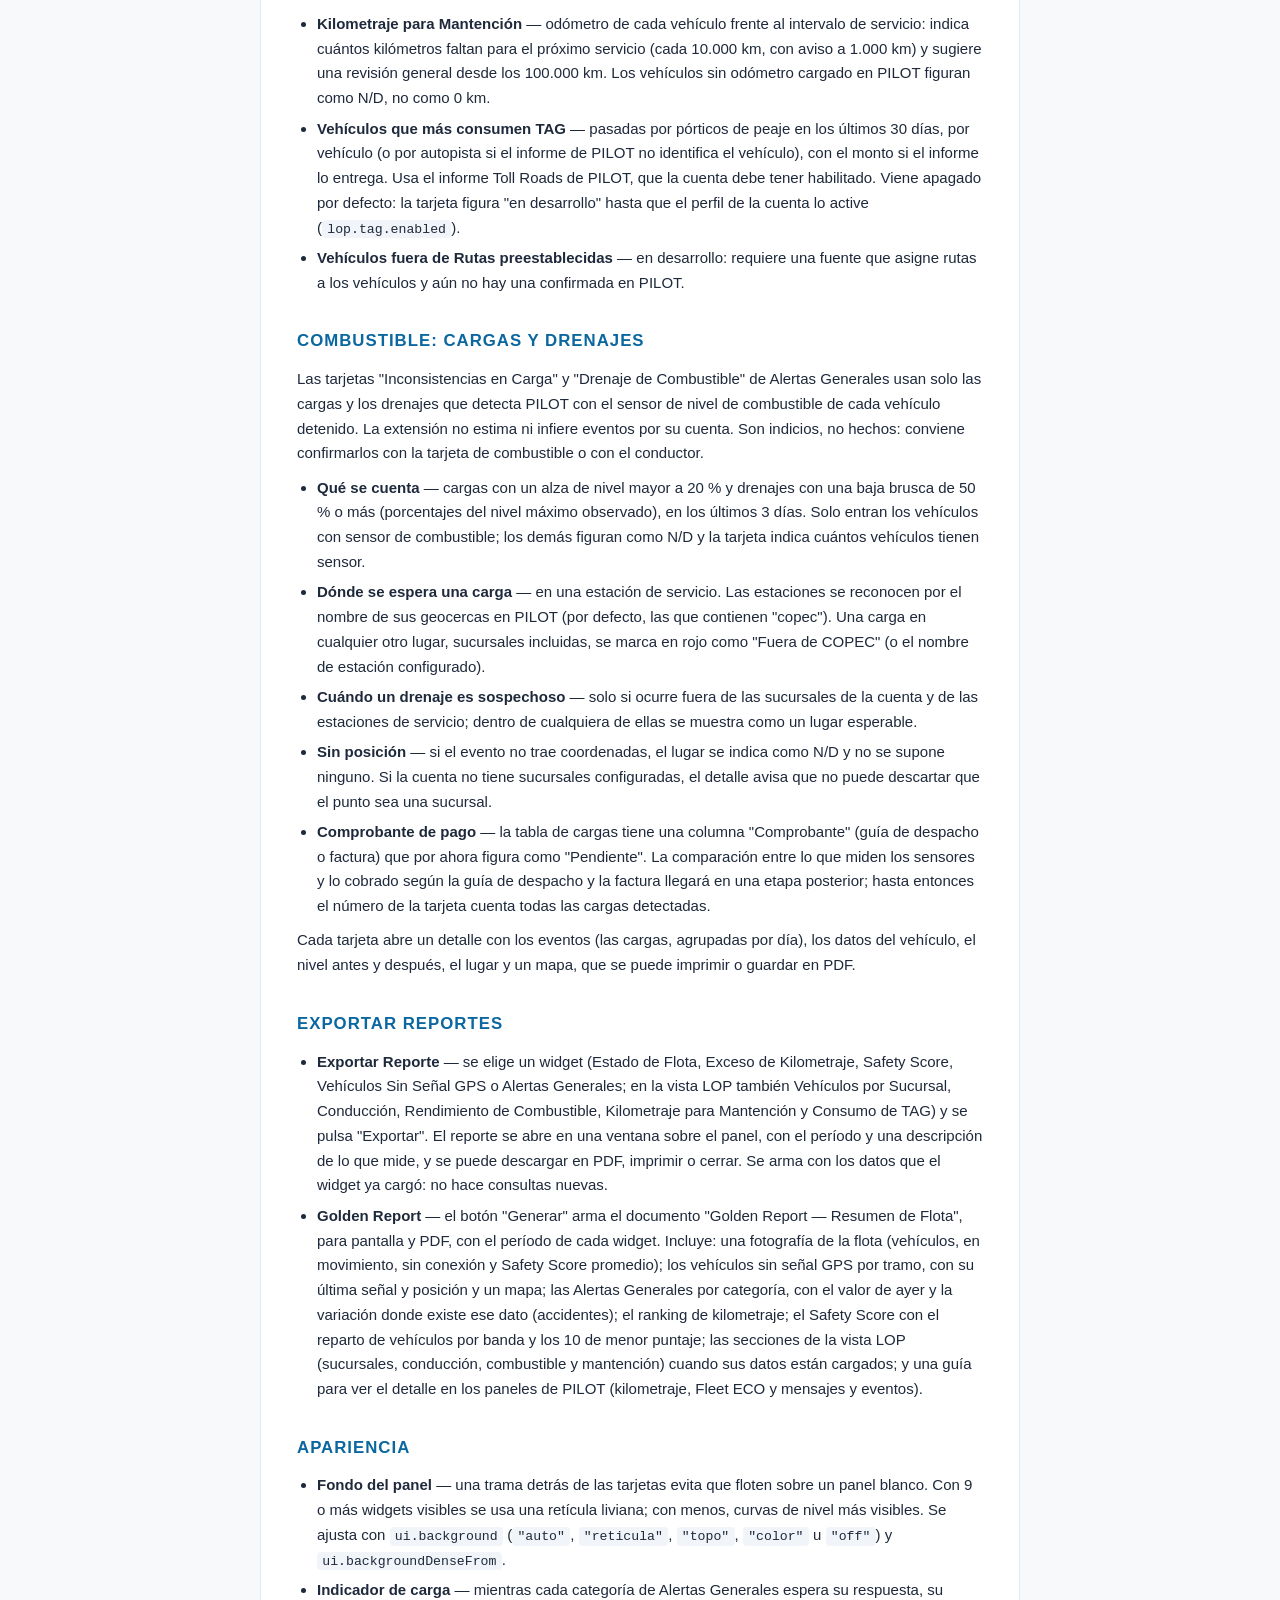
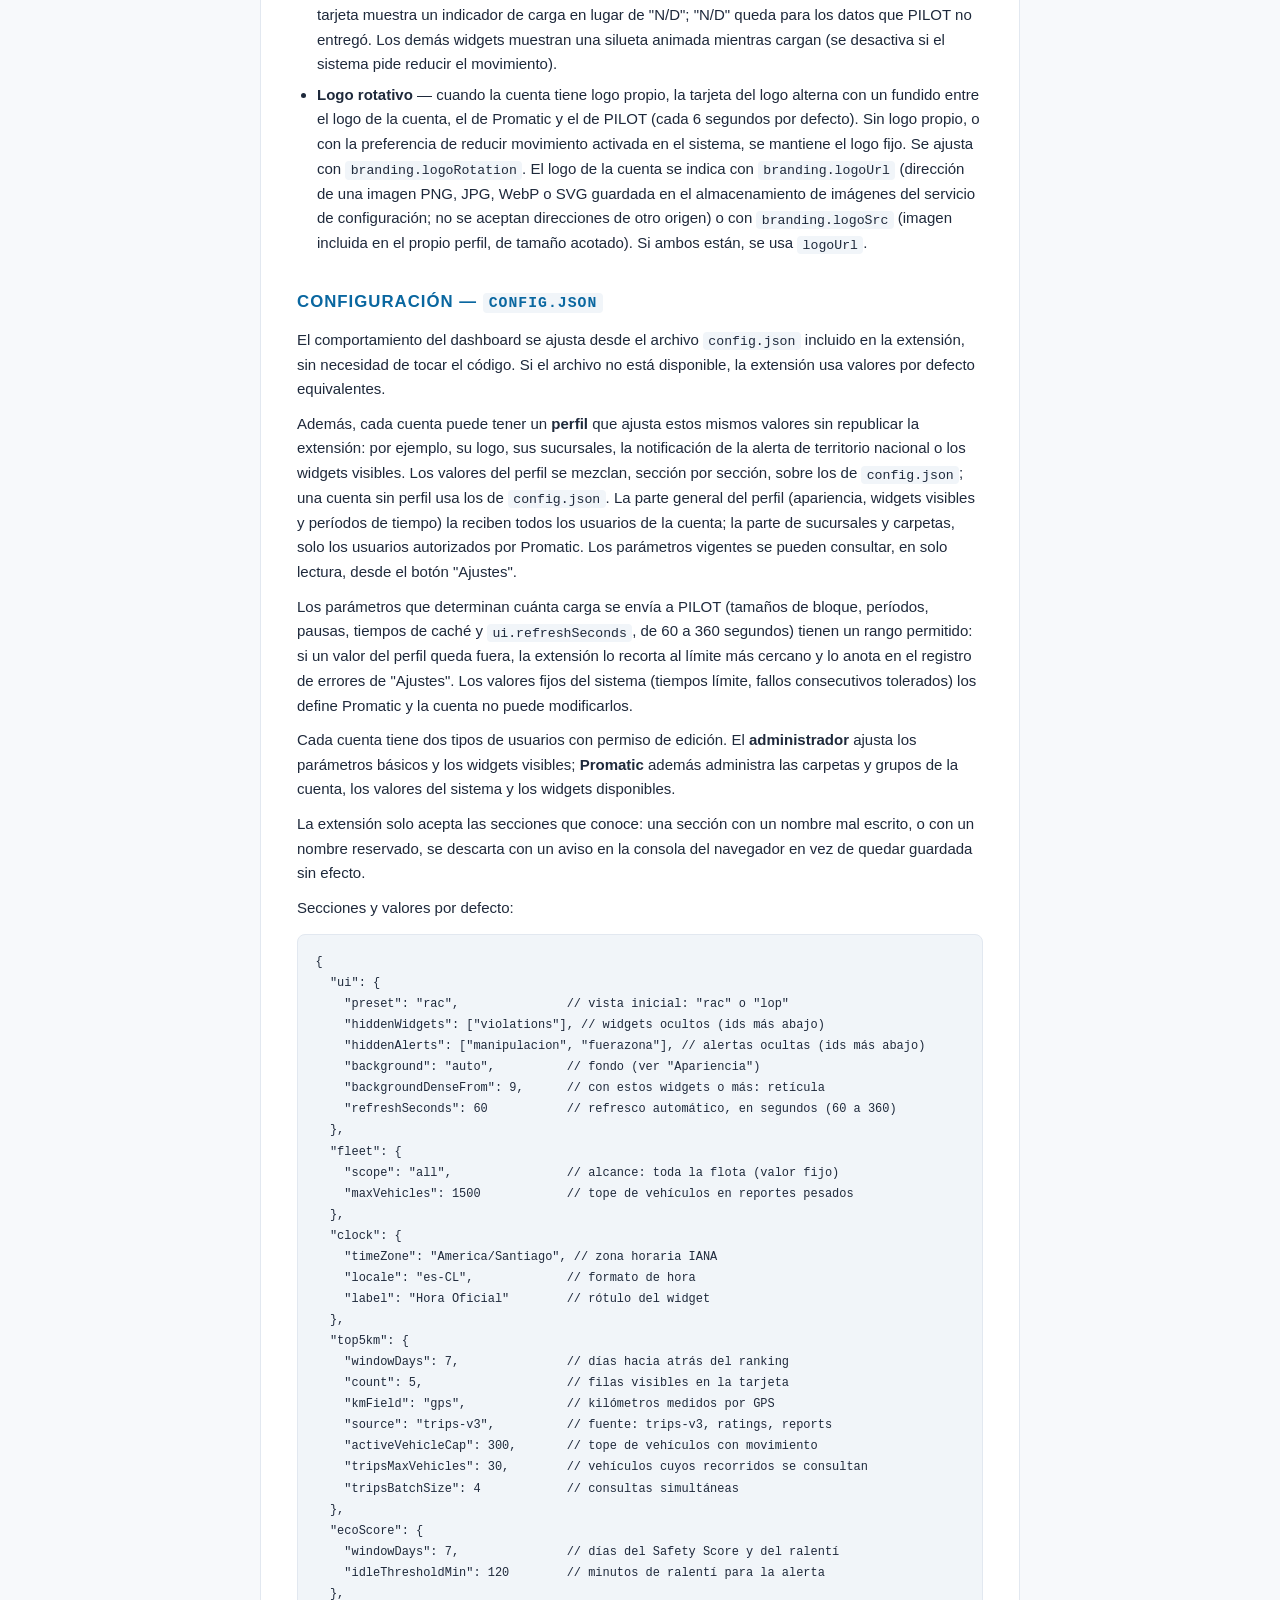
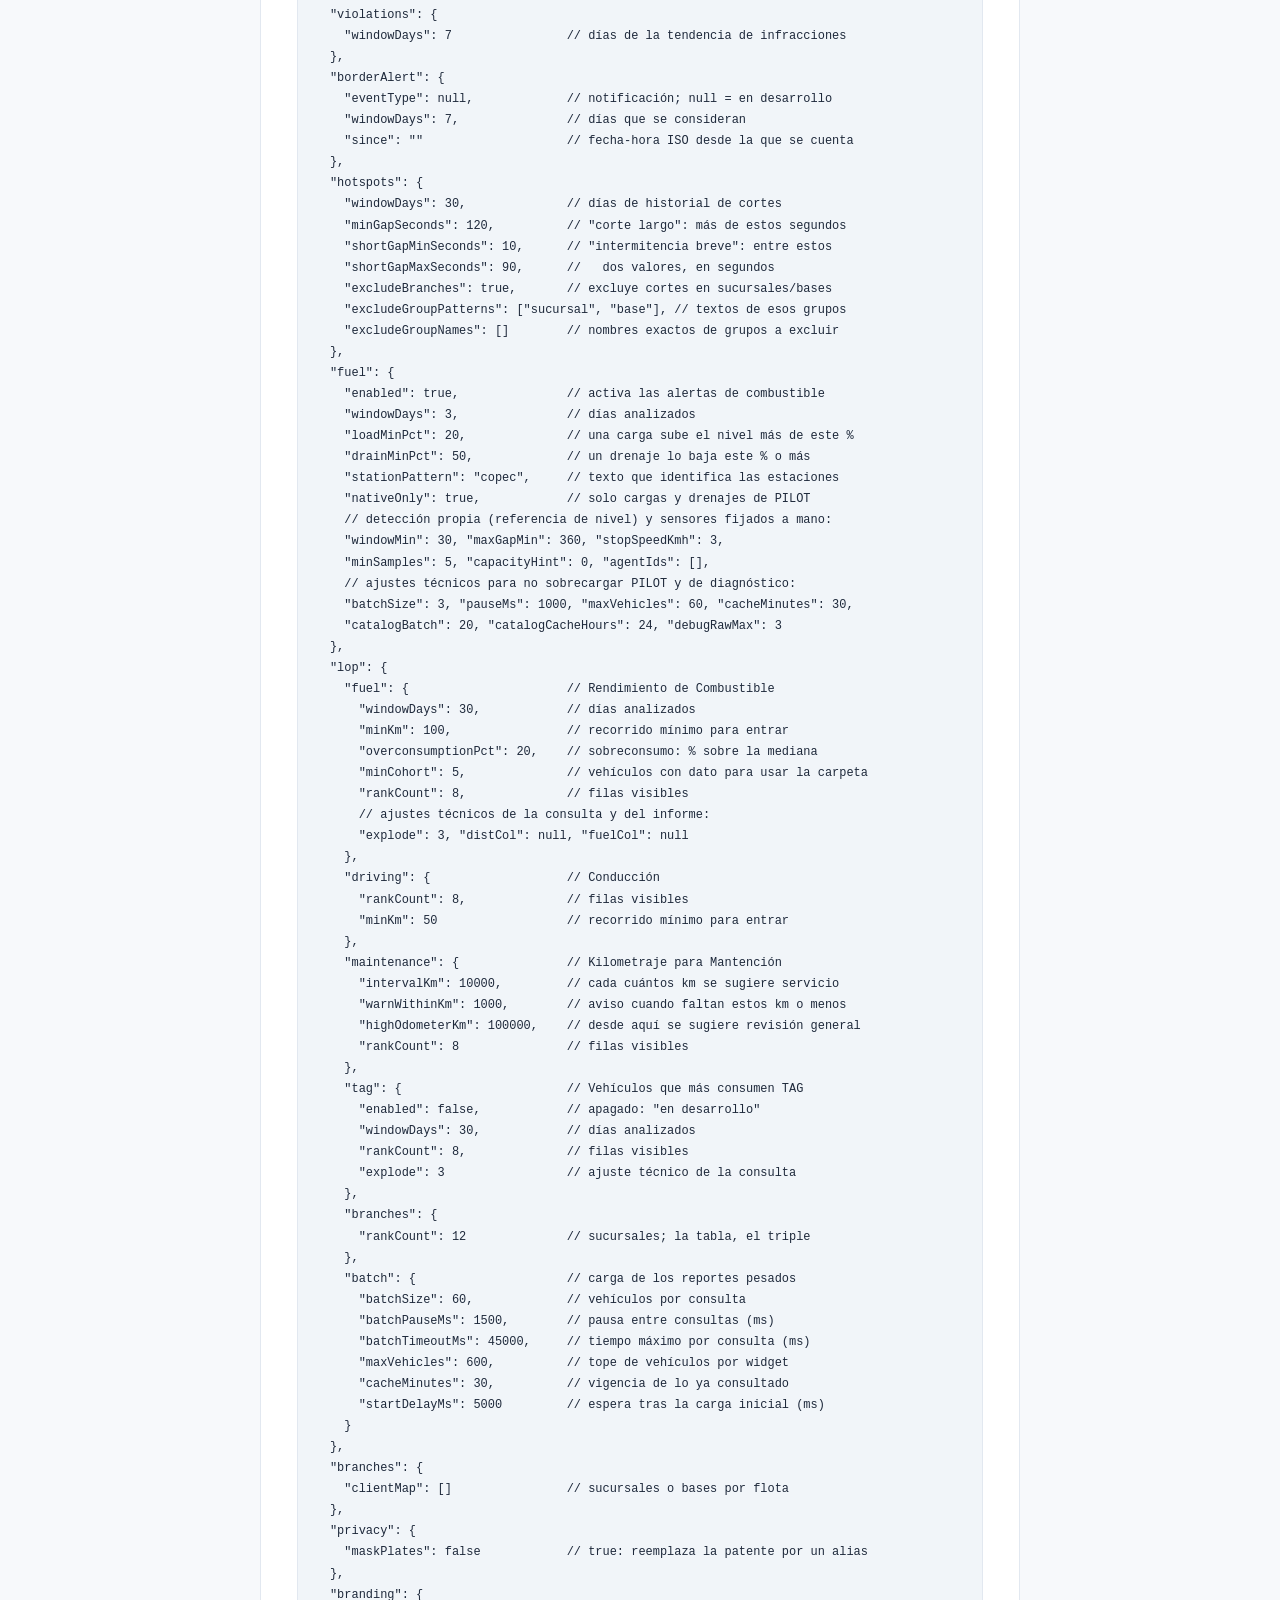
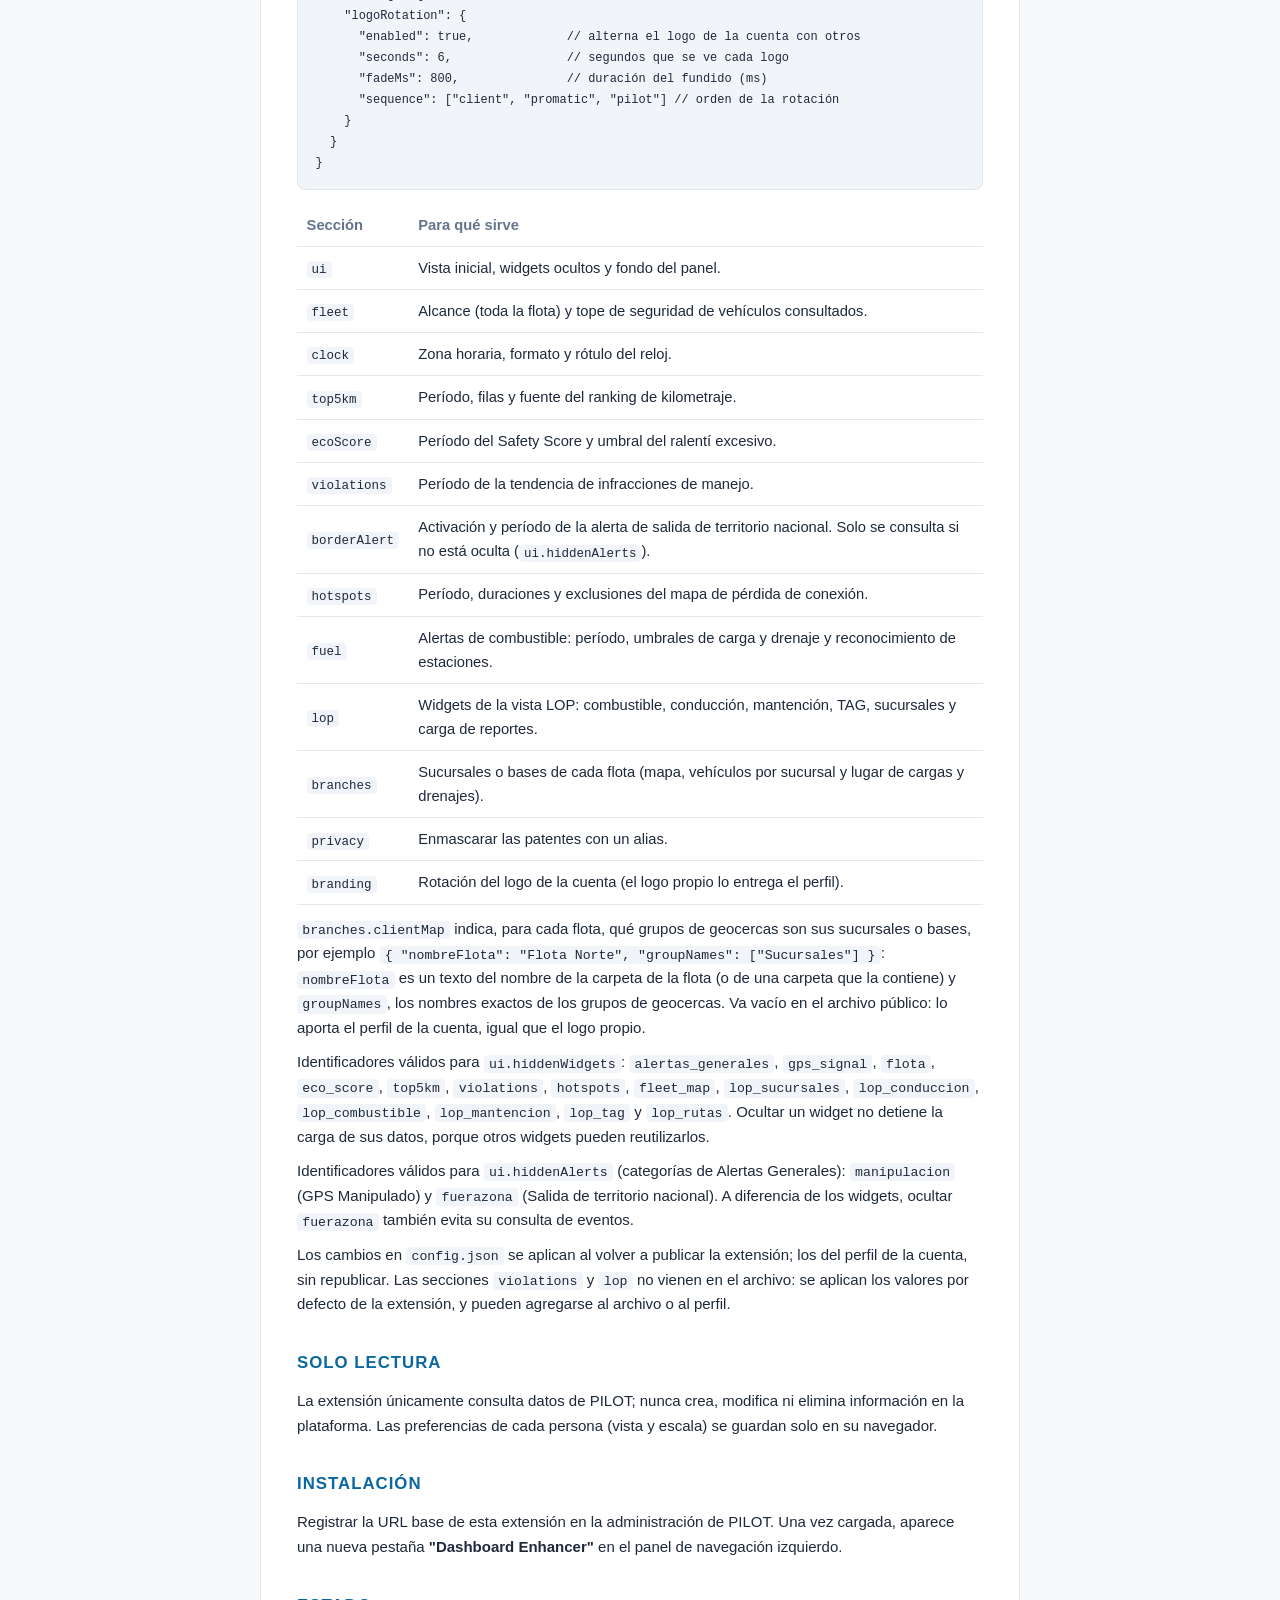
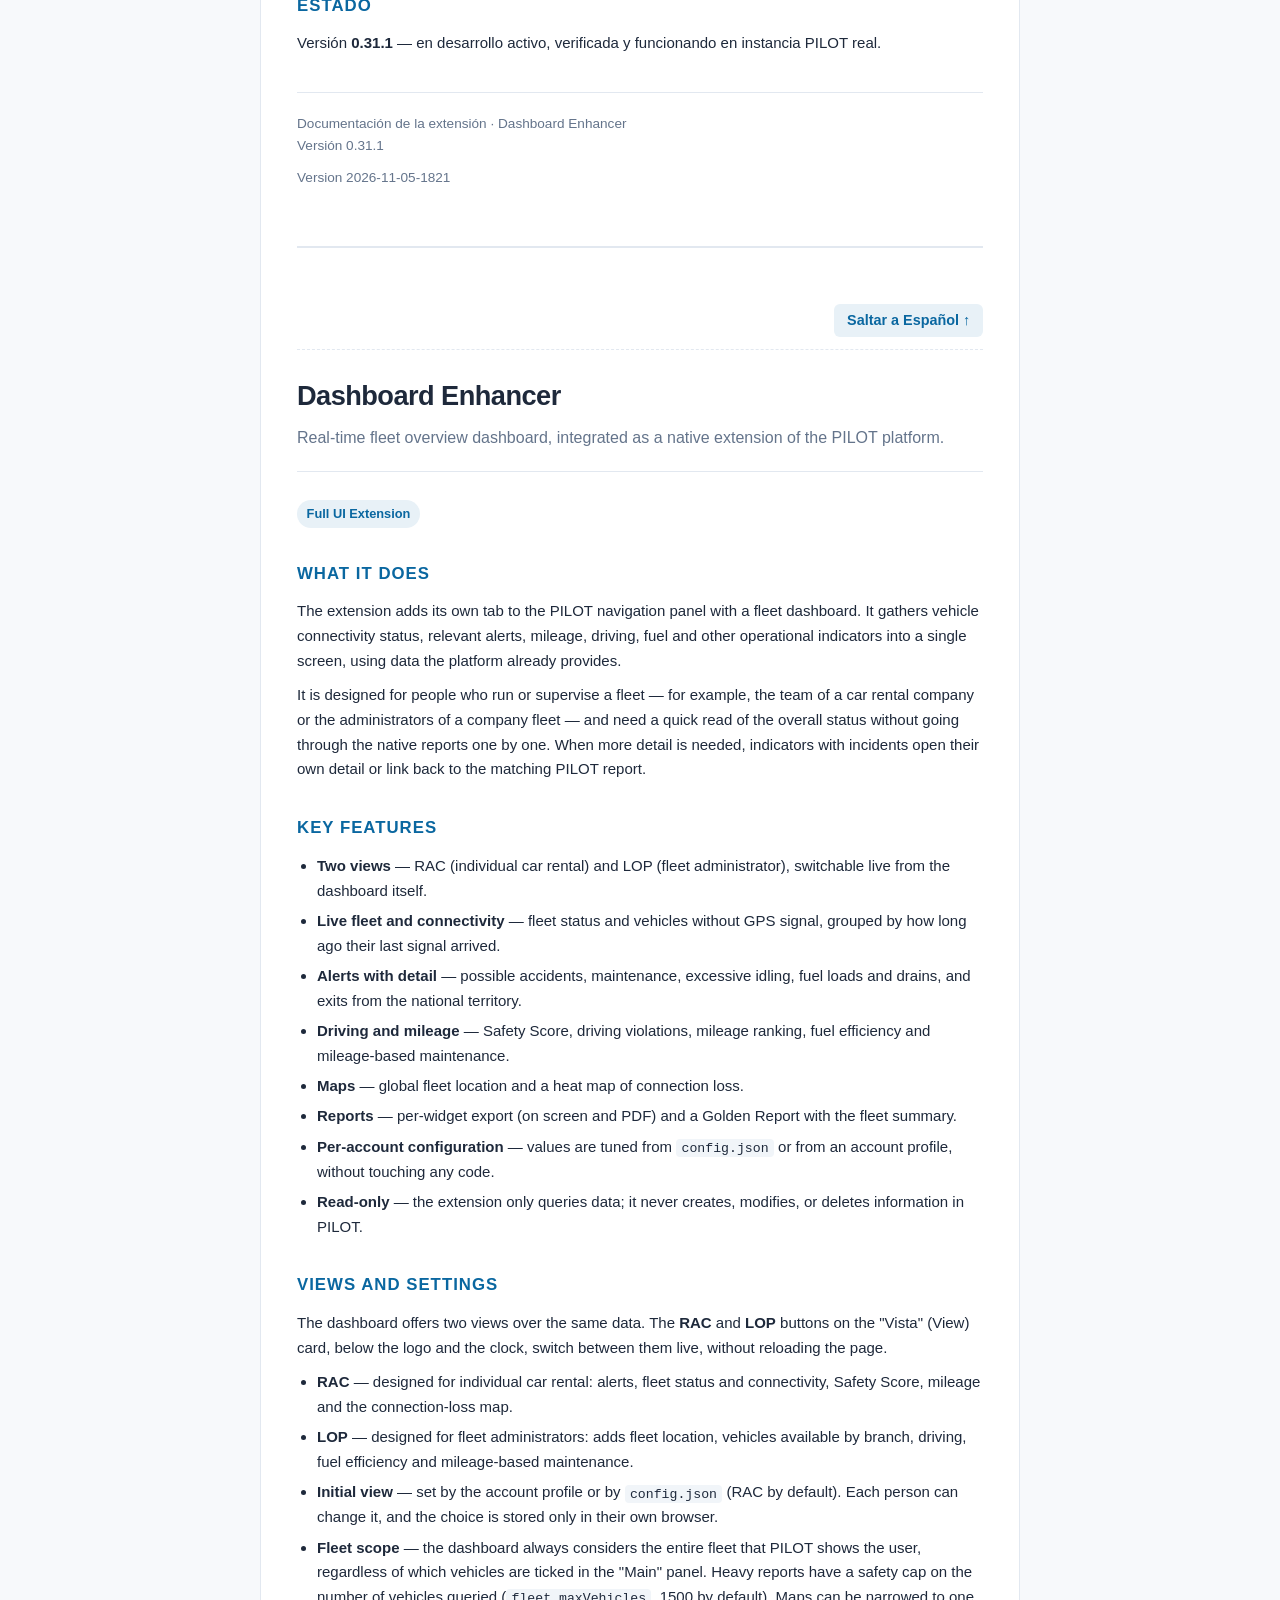
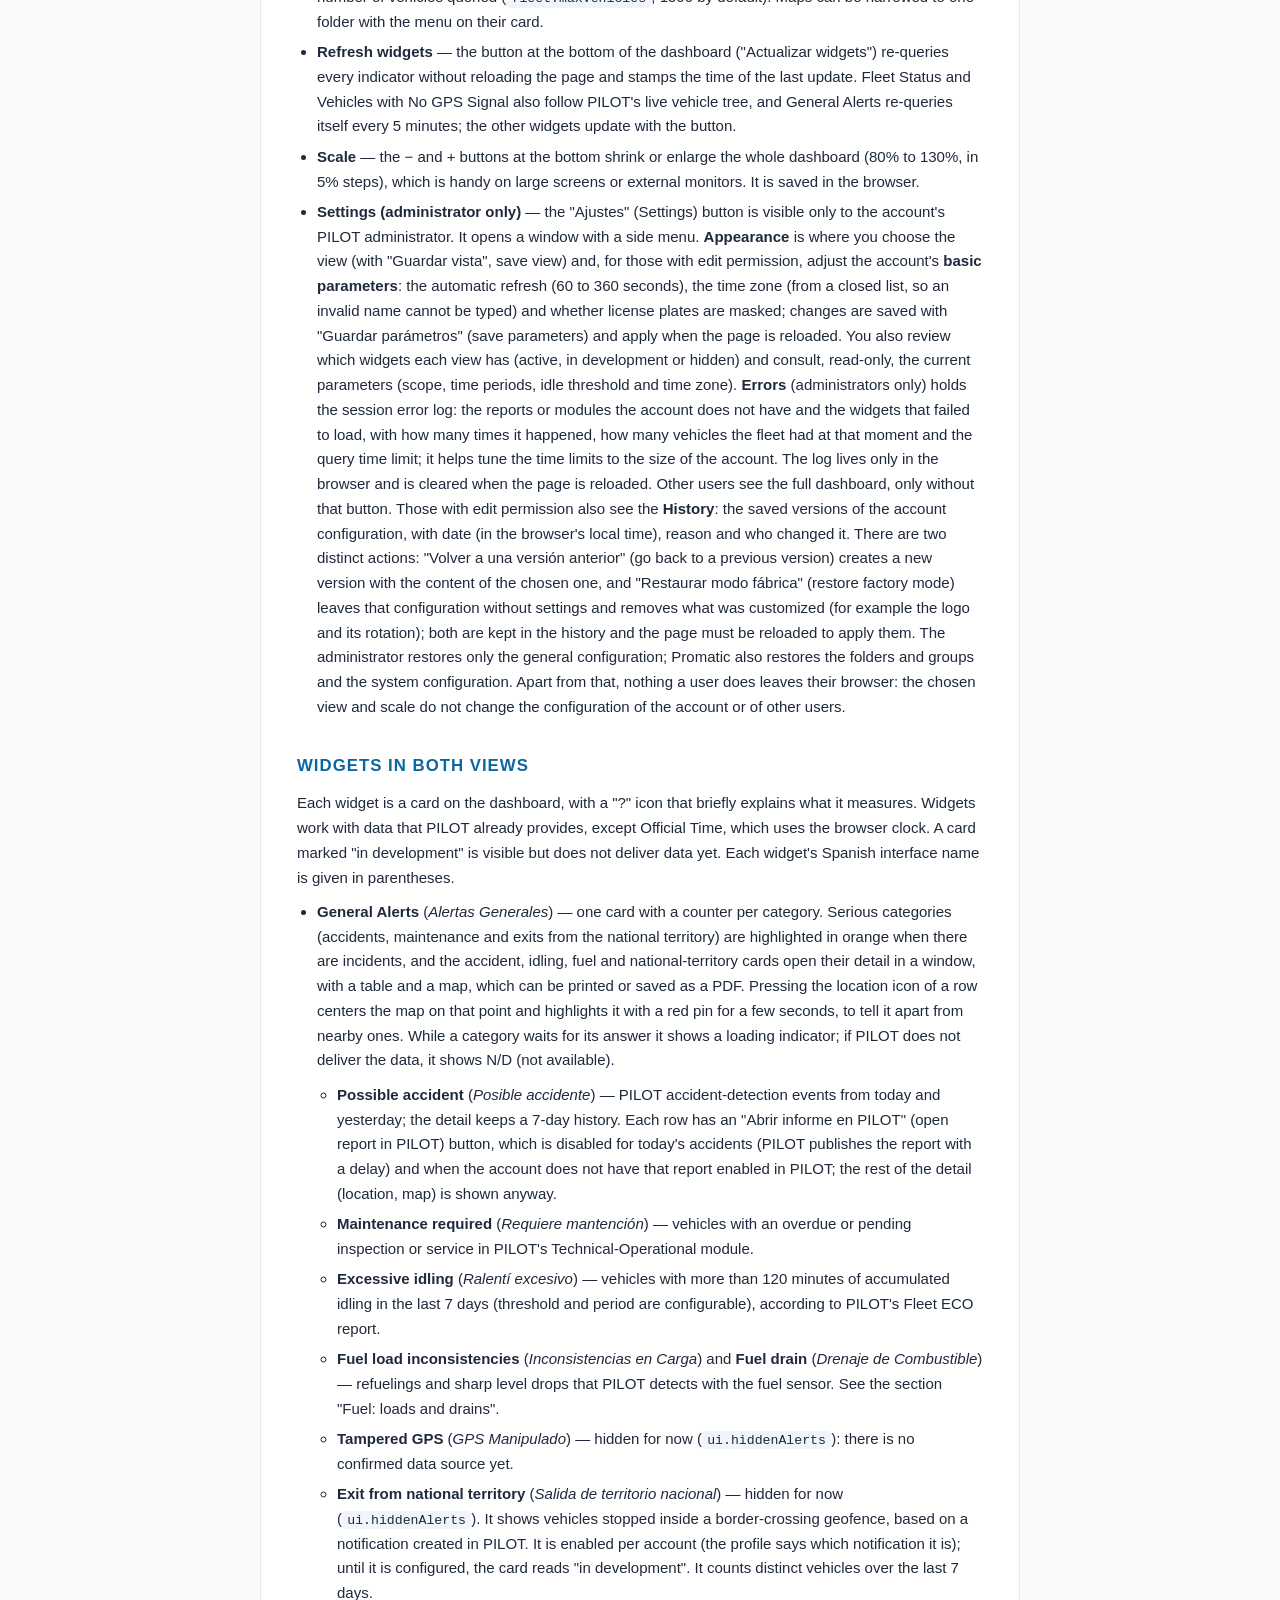
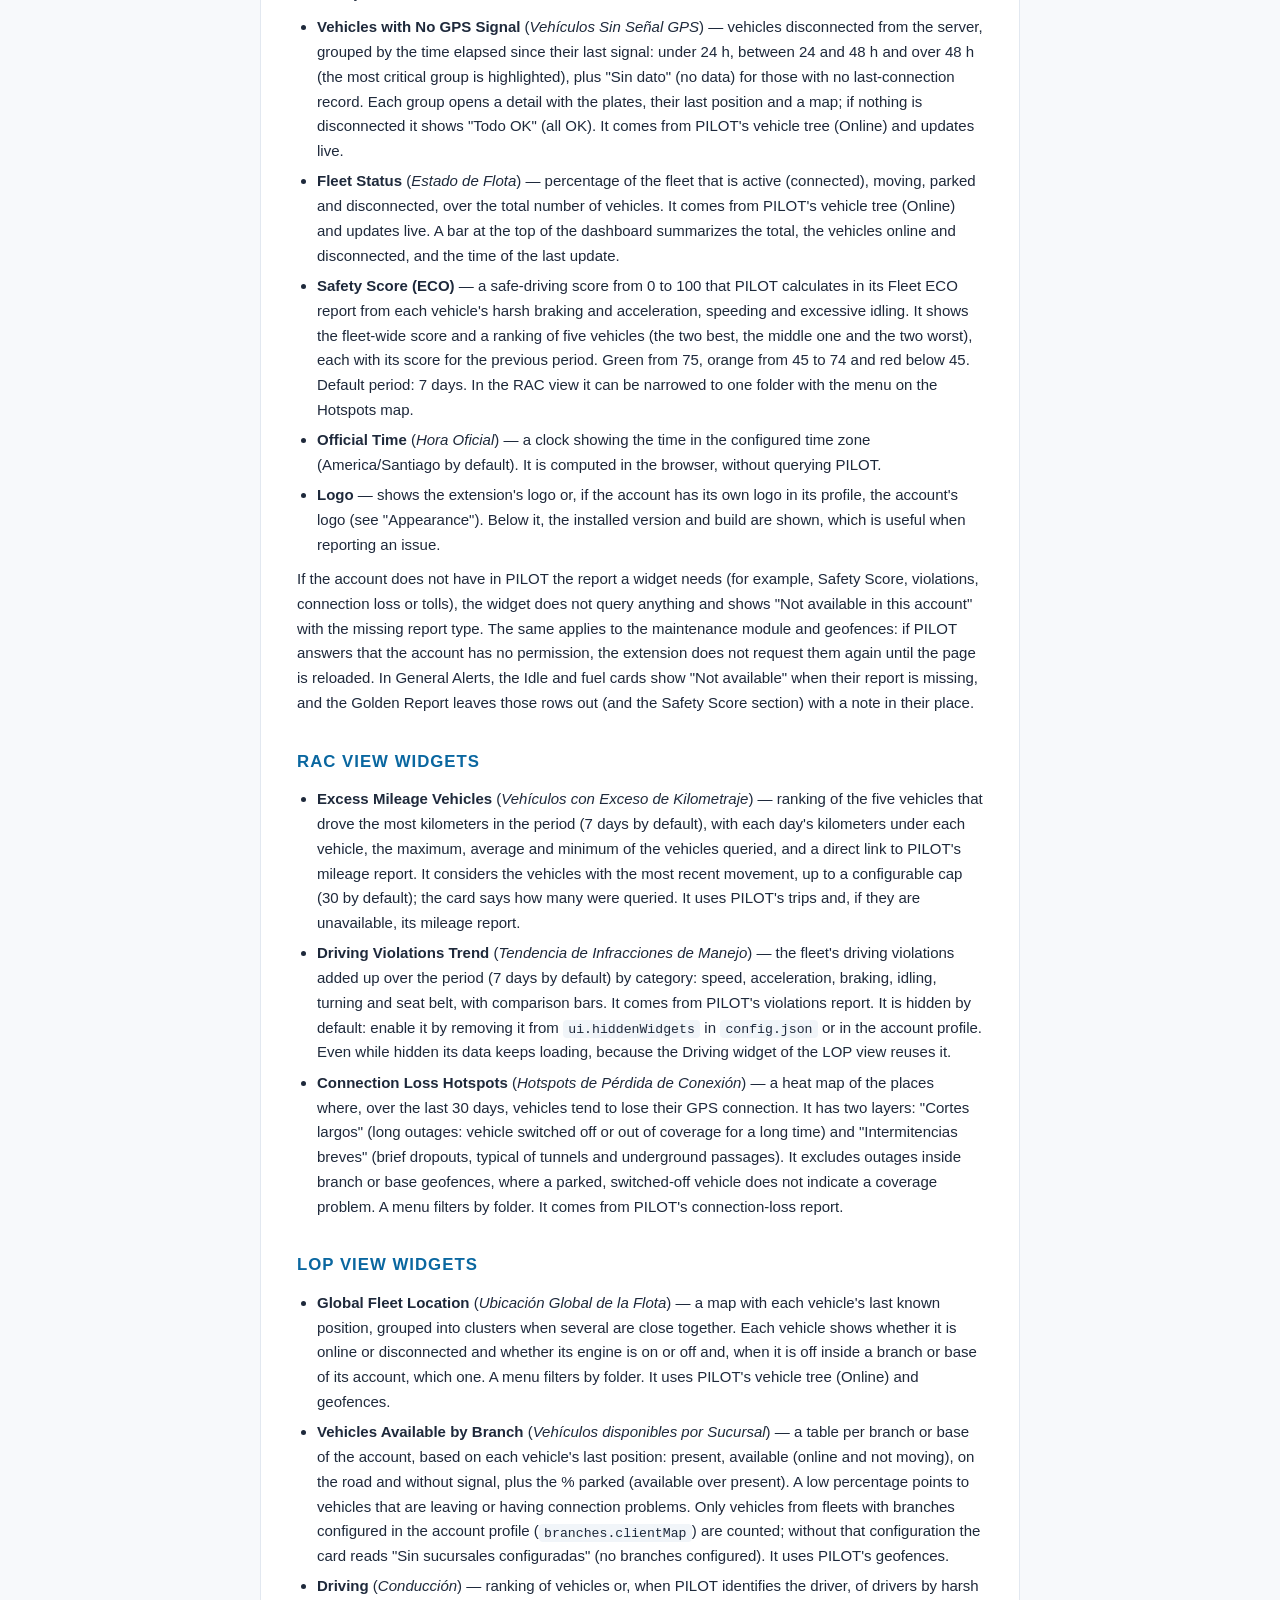
==== commit 0caffdfb: "sync: publish plugin 2026-11-05_1821" ====
--- a/doc/index.html
+++ b/doc/index.html
@@ -480,14 +480,14 @@
         </p>
 
         <h2>Estado</h2>
-        <p>Versión <strong>0.31.0</strong> — en desarrollo activo, verificada y funcionando en instancia PILOT real.</p>
+        <p>Versión <strong>0.31.1</strong> — en desarrollo activo, verificada y funcionando en instancia PILOT real.</p>
 
         <footer>
             Documentación de la extensión · Dashboard Enhancer
             <br>
-            Versión 0.31.0
+            Versión 0.31.1
             <br>
-            <p>Version 2026-11-05-1804</p>
+            <p>Version 2026-11-05-1821</p>
         </footer>
     </section>
 
@@ -833,14 +833,14 @@
         </p>
 
         <h2>Status</h2>
-        <p>Version <strong>0.31.0</strong> — under active development, verified and running on a live PILOT instance.</p>
+        <p>Version <strong>0.31.1</strong> — under active development, verified and running on a live PILOT instance.</p>
 
         <footer>
             Extension Documentation · Dashboard Enhancer
             <br>
-            Version 0.31.0
+            Version 0.31.1
             <br>
-            <p>Version 2026-11-05-1804</p>
+            <p>Version 2026-11-05-1821</p>
         </footer>
     </section>
 
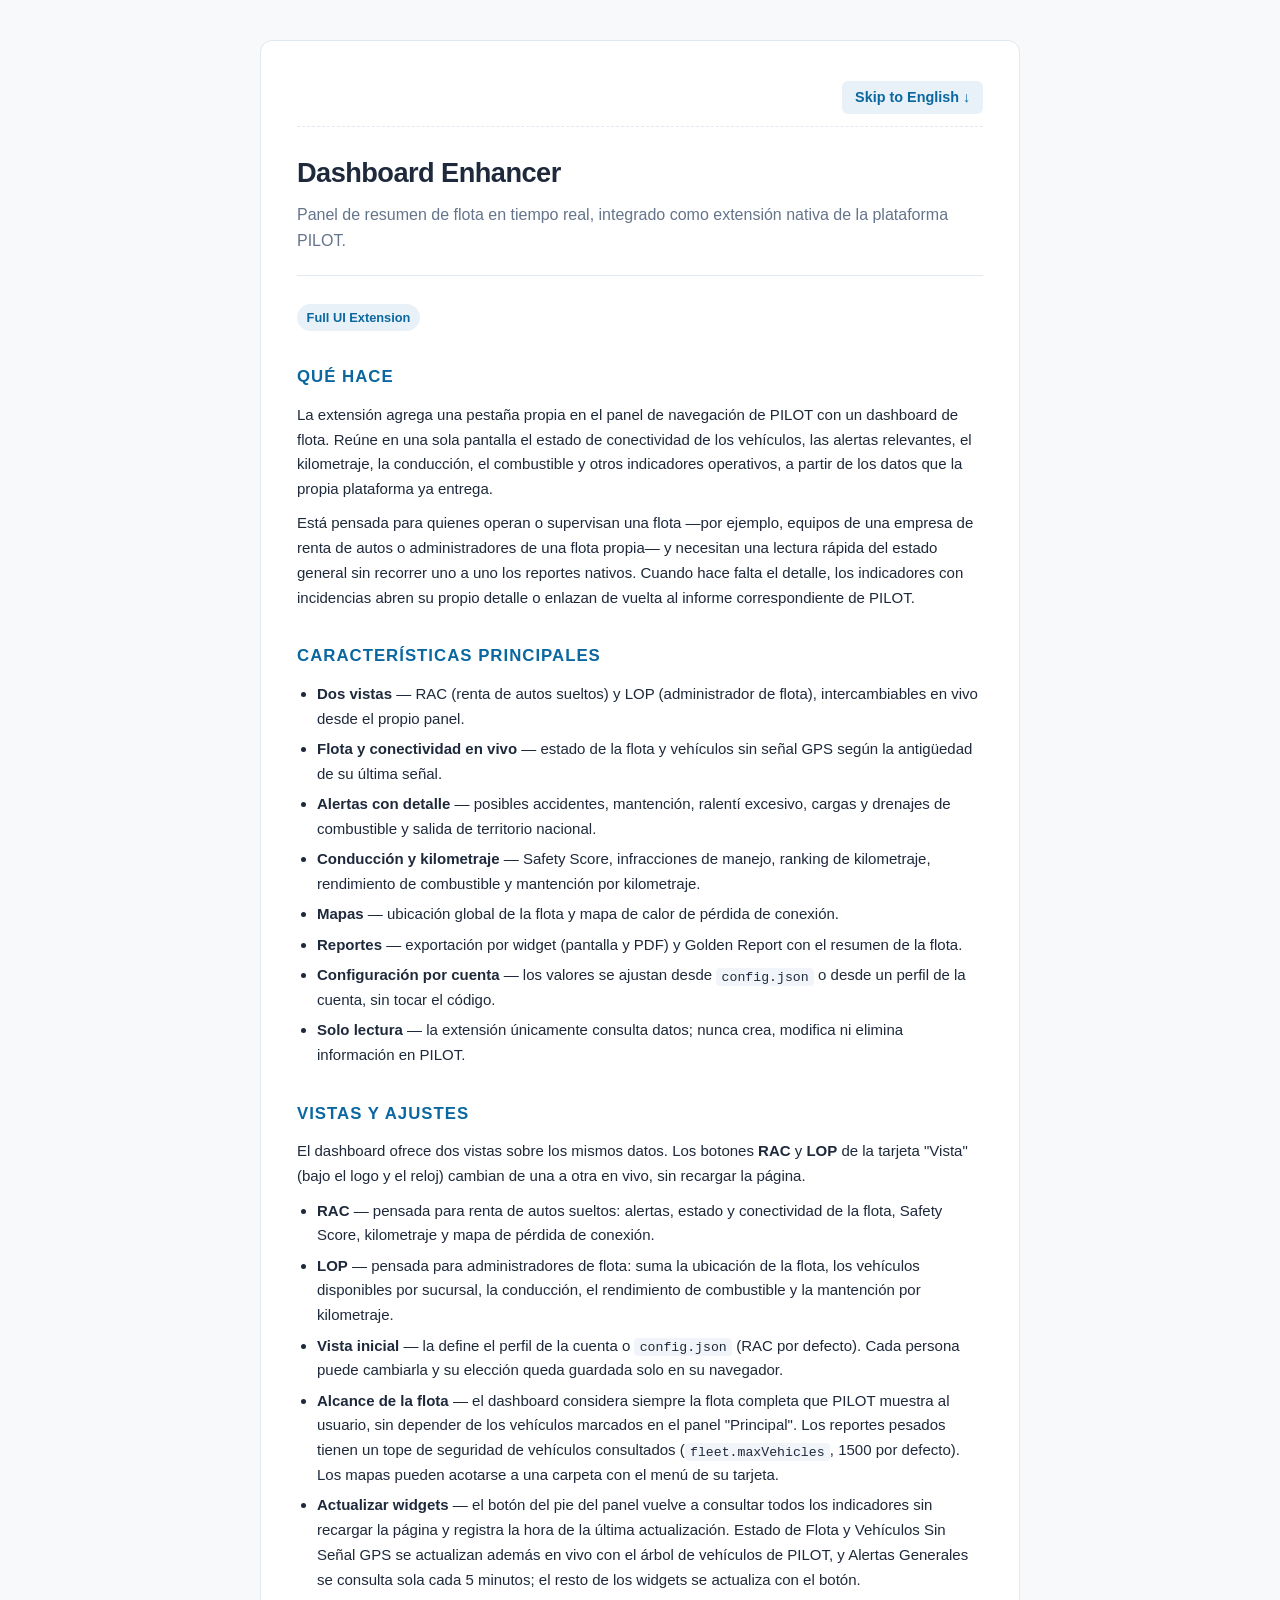
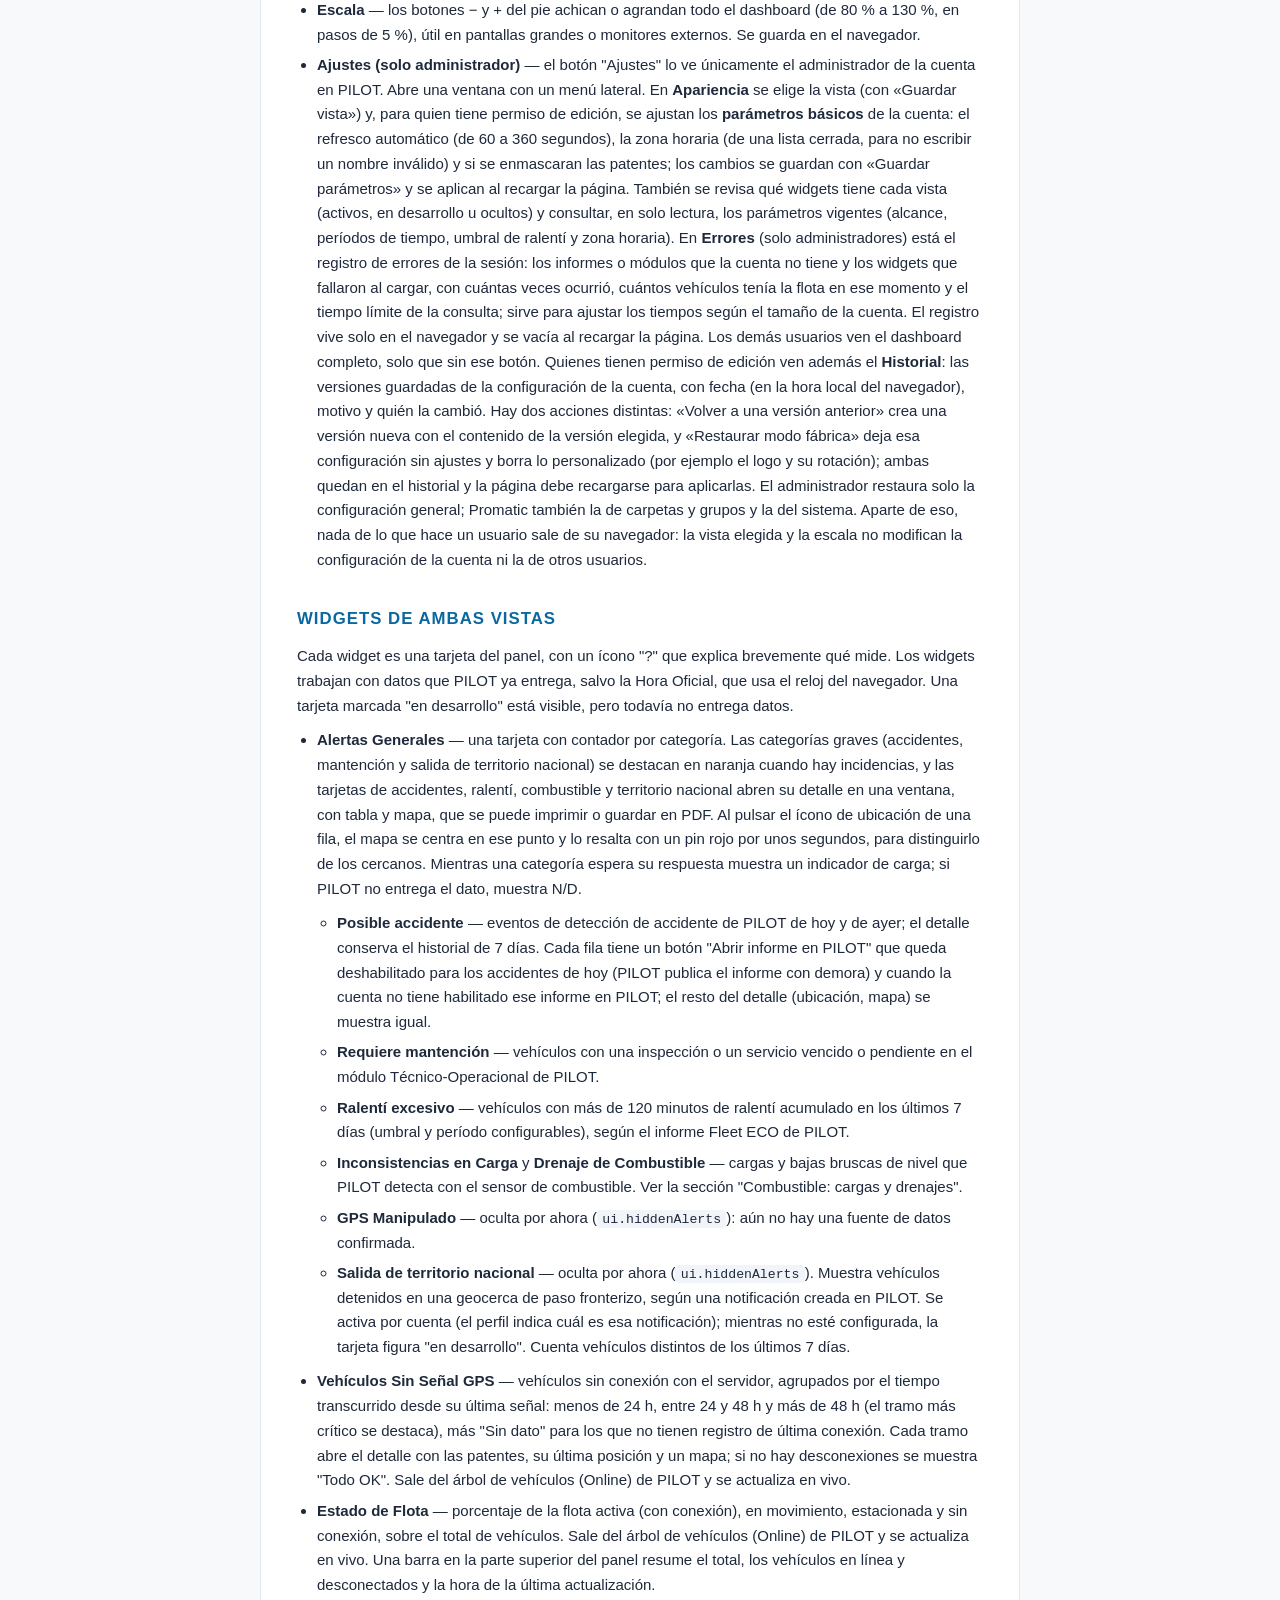
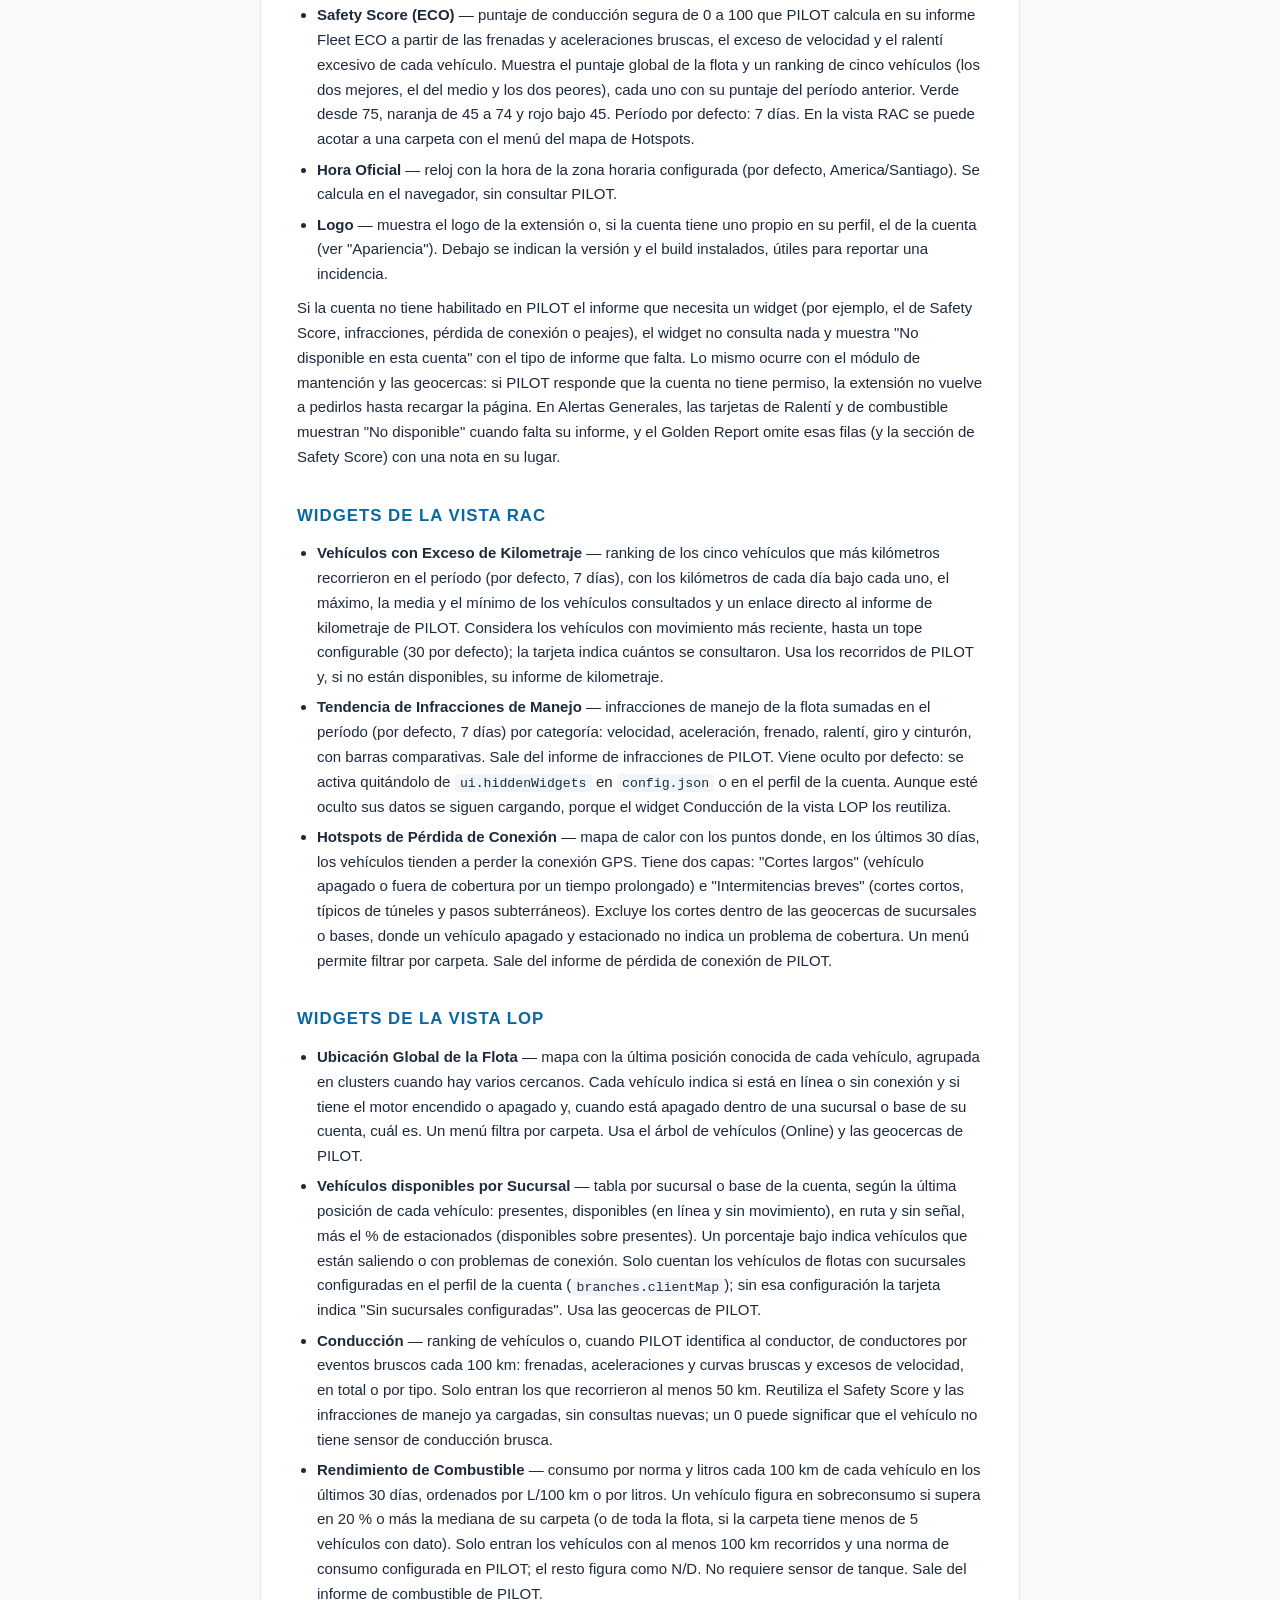
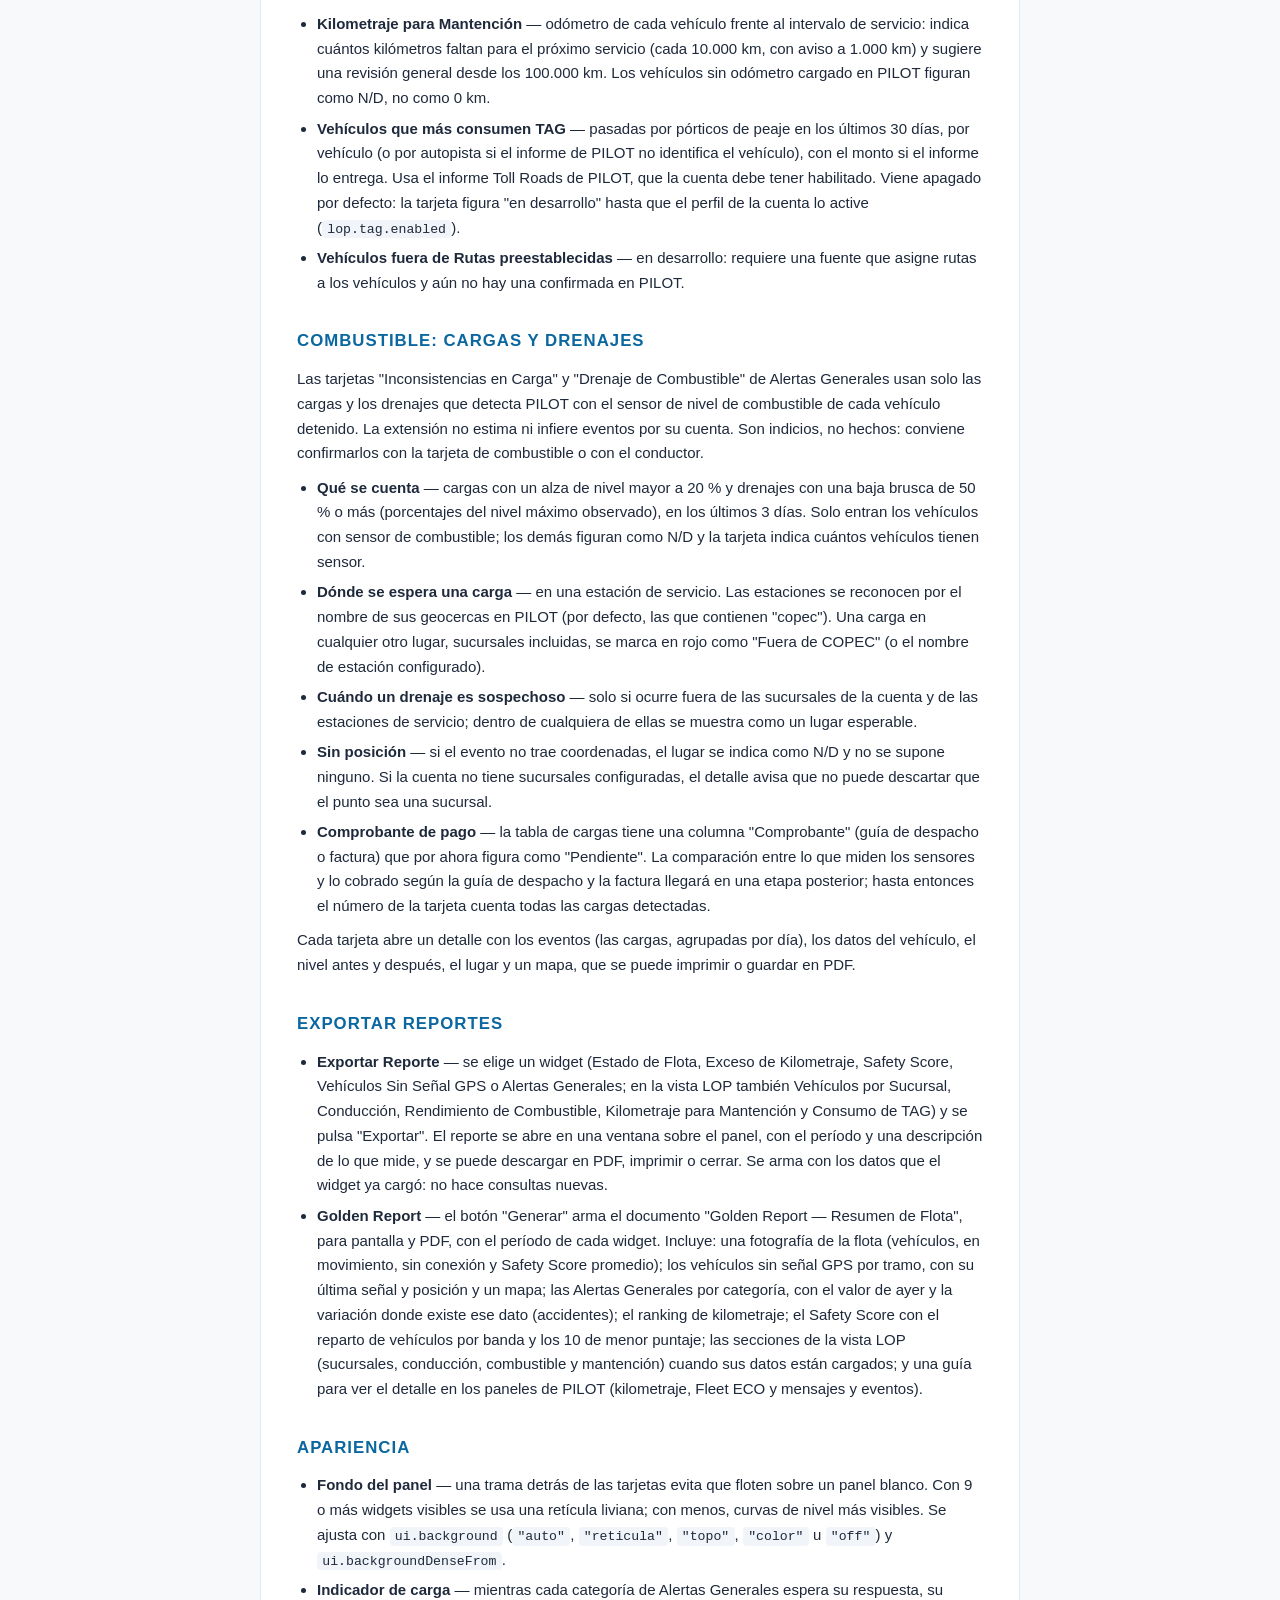
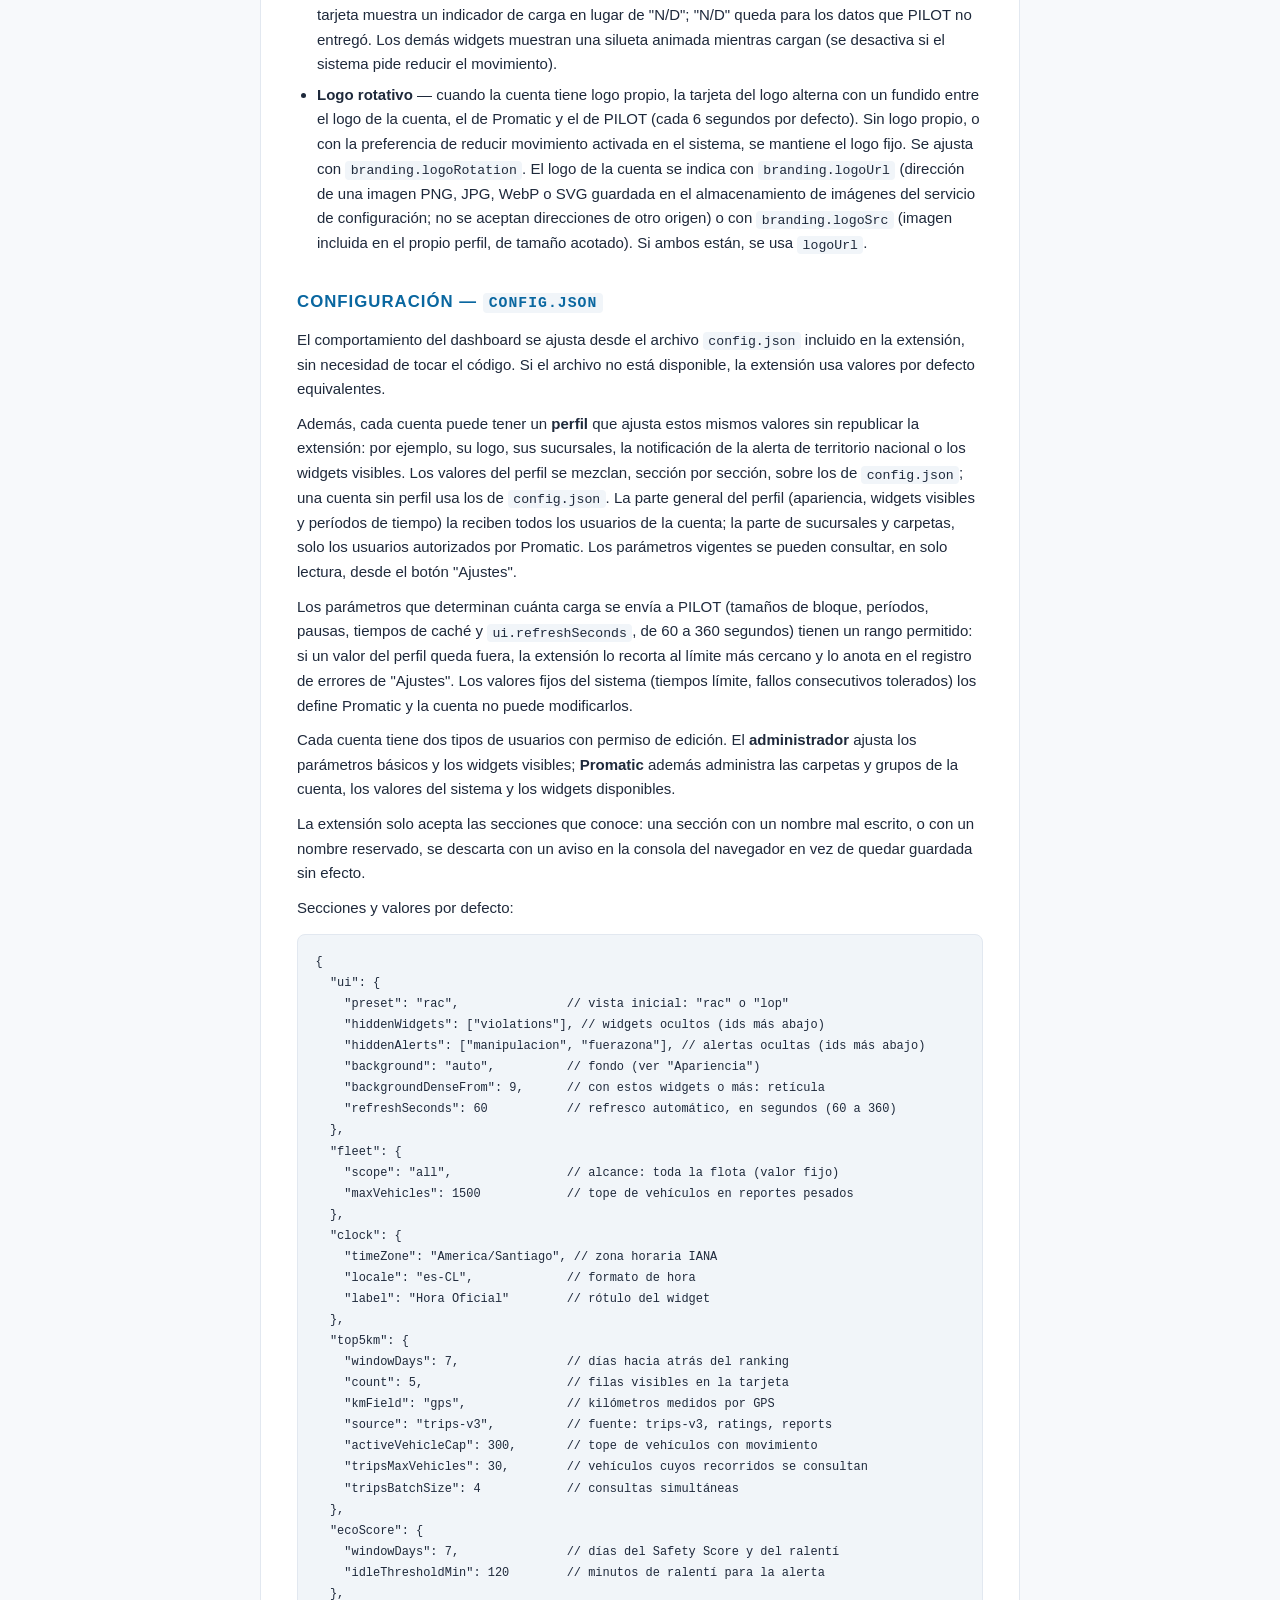
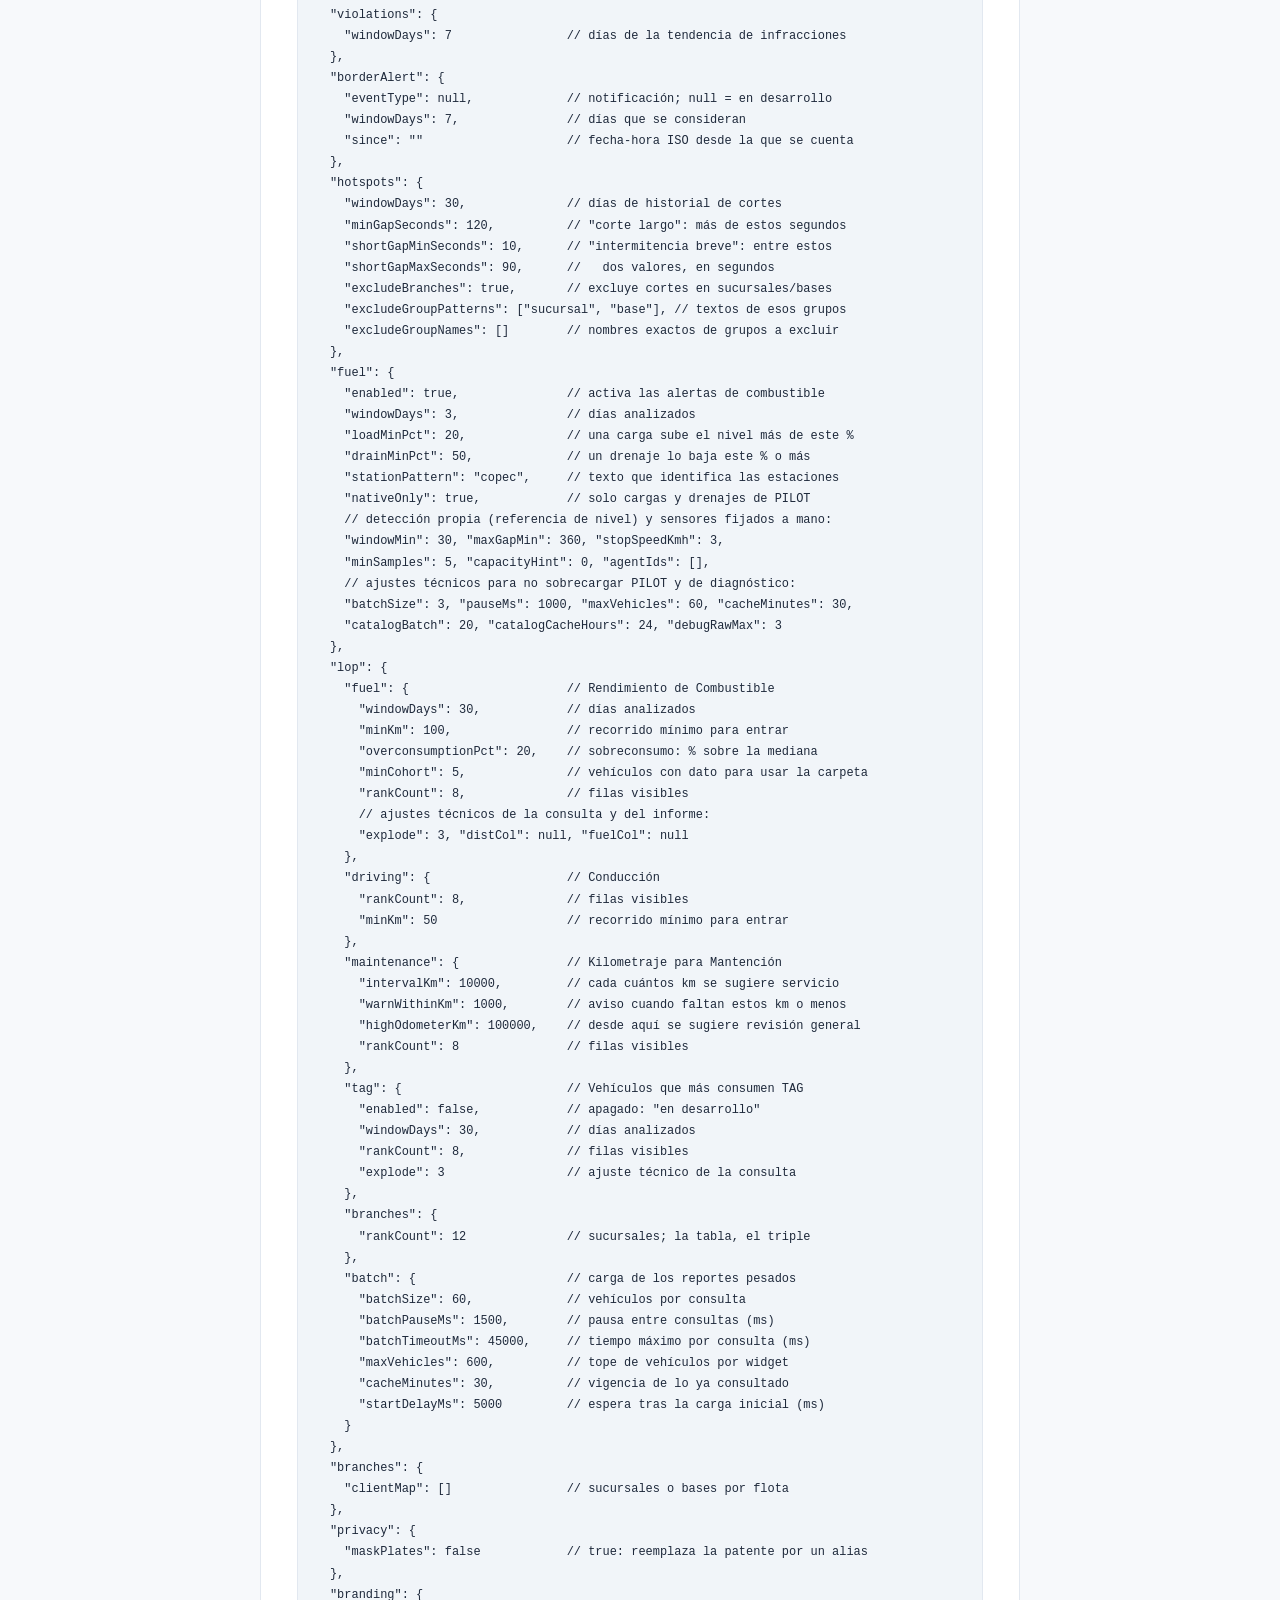
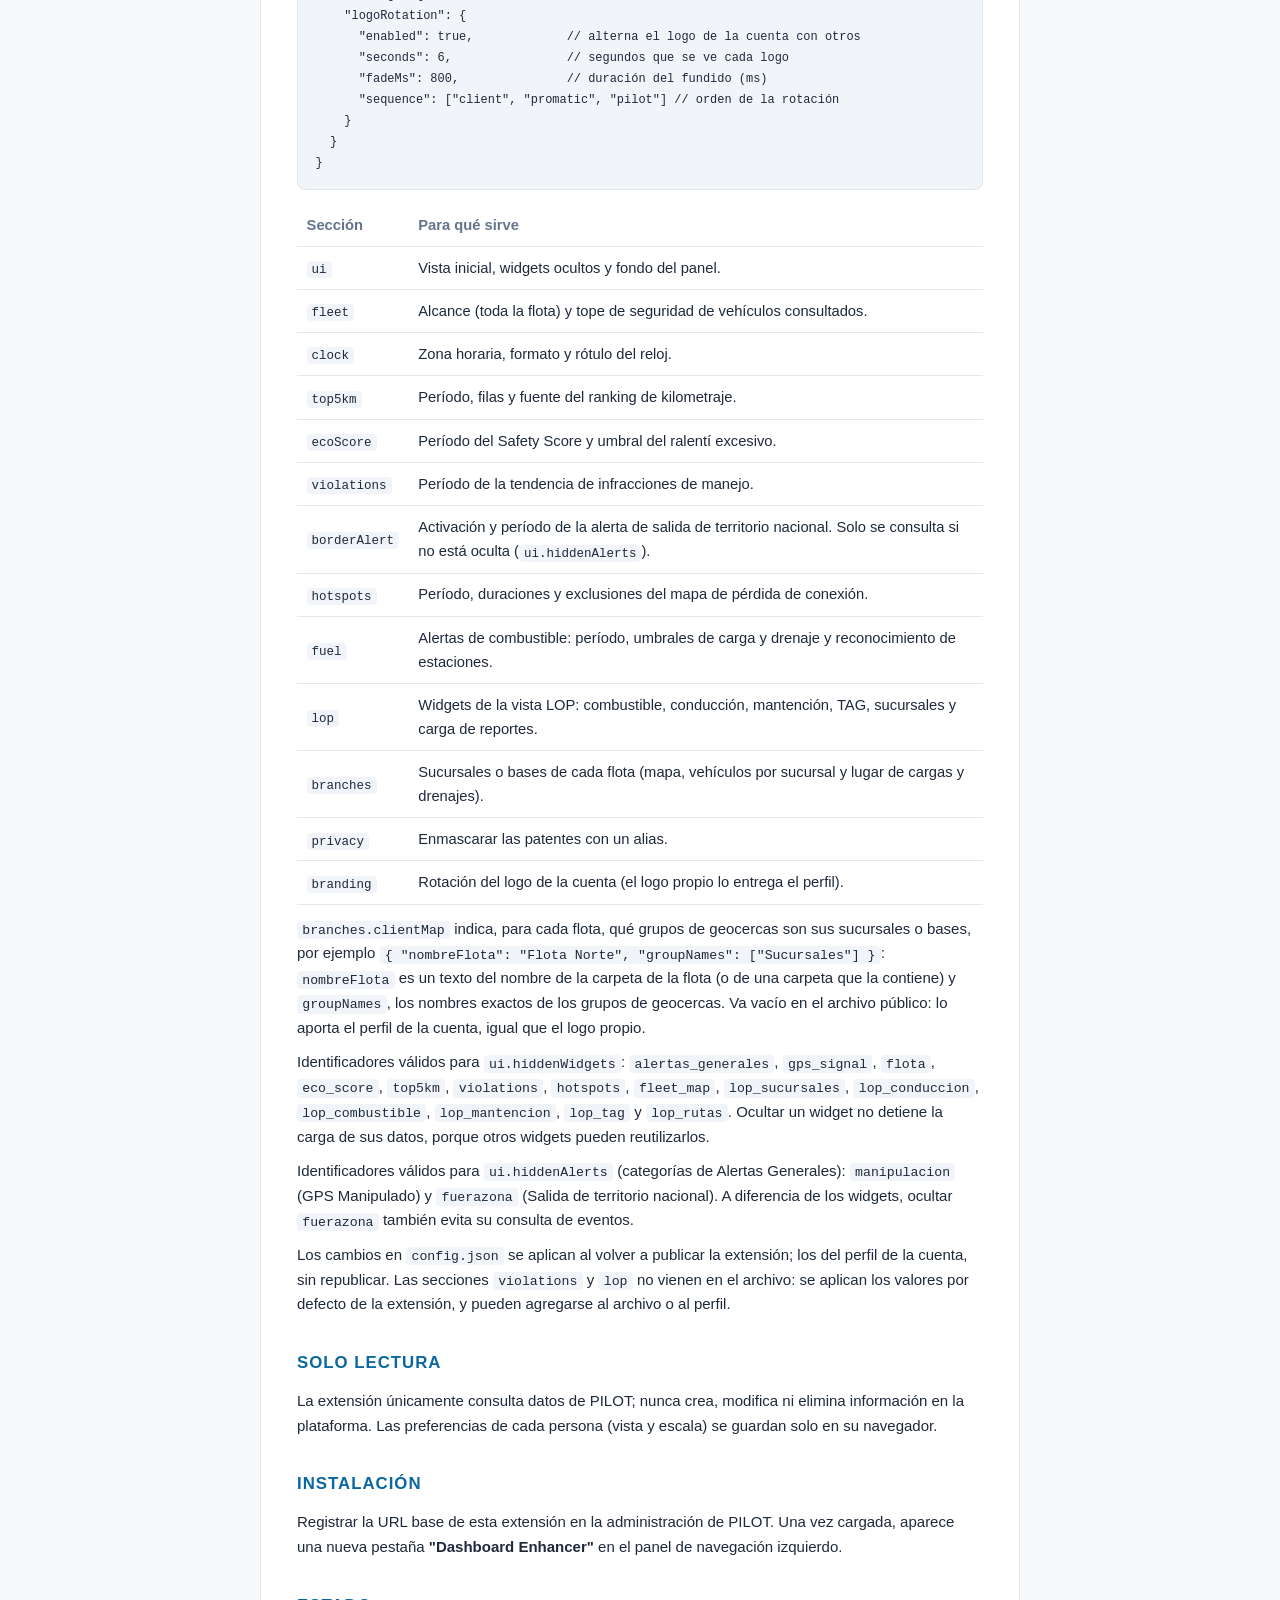
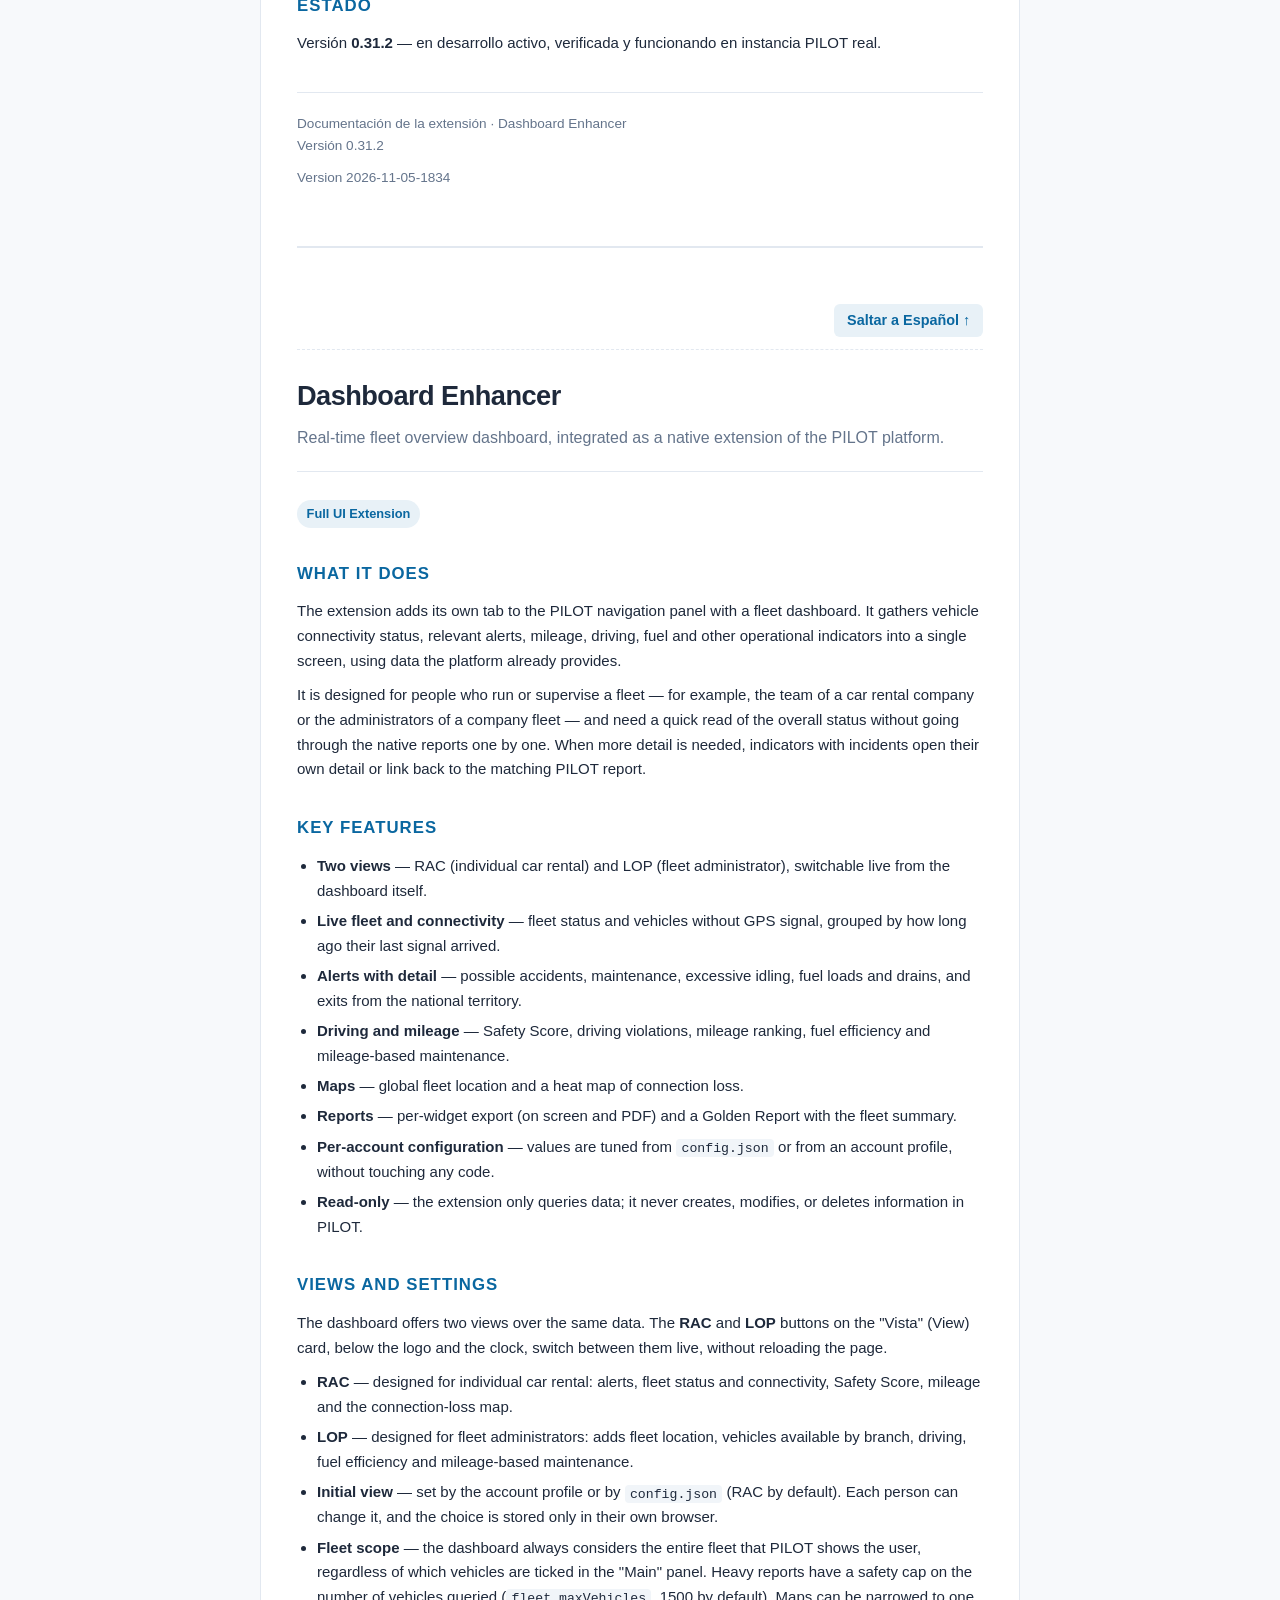
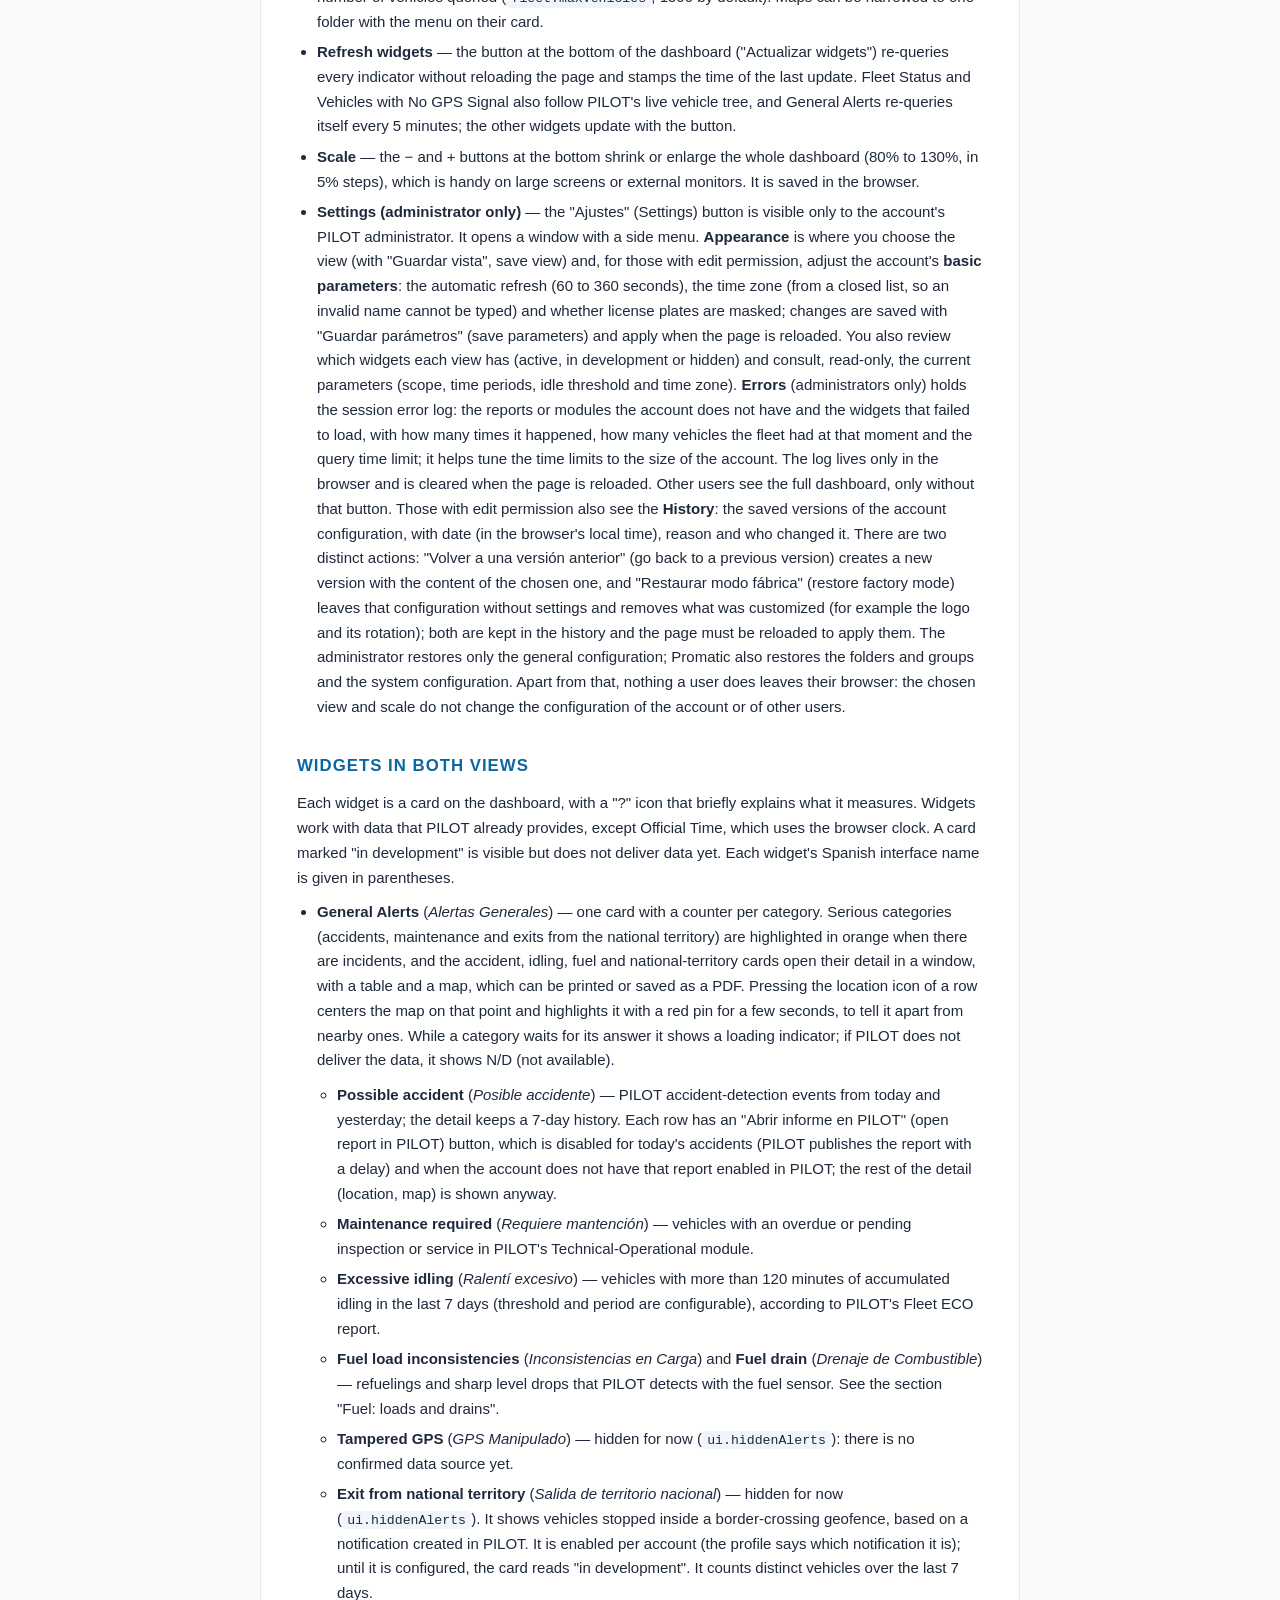
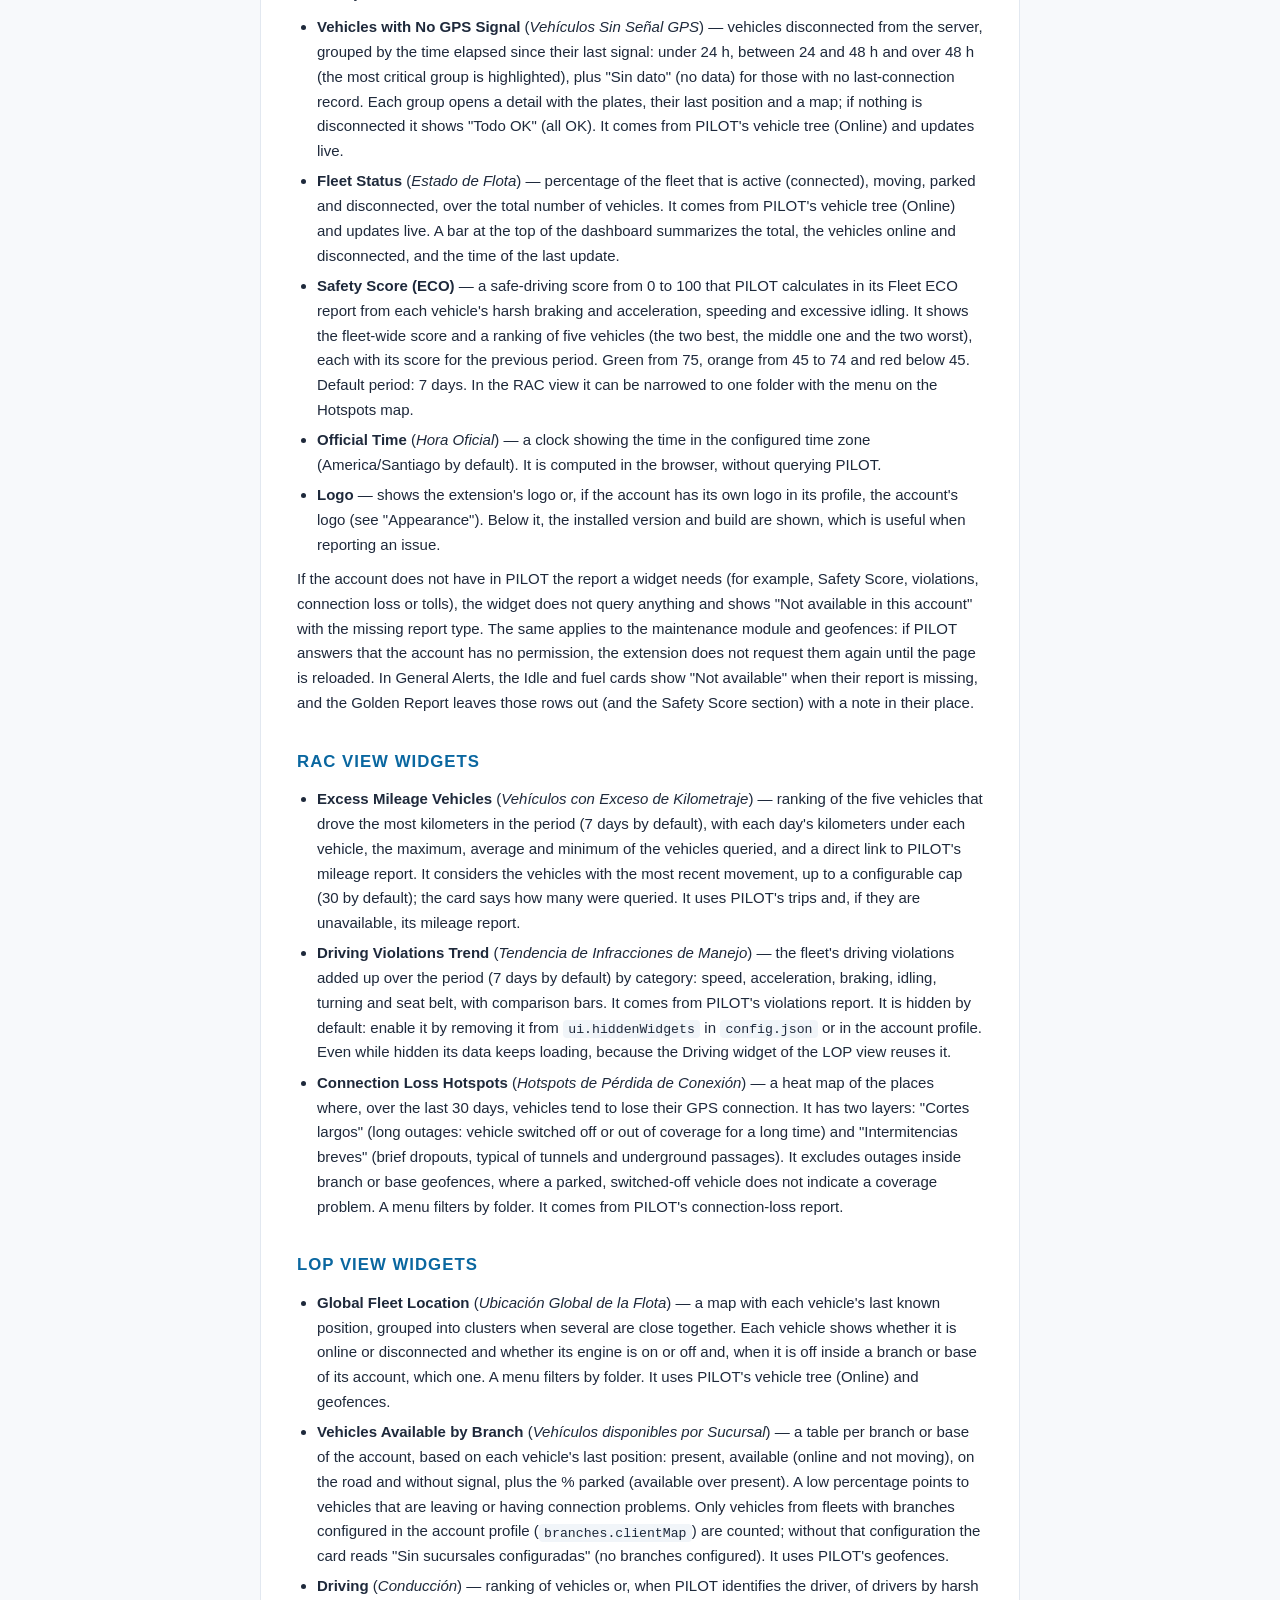
==== commit 126ff053: "sync: publish plugin 2026-11-05_1834" ====
--- a/doc/index.html
+++ b/doc/index.html
@@ -480,14 +480,14 @@
         </p>
 
         <h2>Estado</h2>
-        <p>Versión <strong>0.31.1</strong> — en desarrollo activo, verificada y funcionando en instancia PILOT real.</p>
+        <p>Versión <strong>0.31.2</strong> — en desarrollo activo, verificada y funcionando en instancia PILOT real.</p>
 
         <footer>
             Documentación de la extensión · Dashboard Enhancer
             <br>
-            Versión 0.31.1
+            Versión 0.31.2
             <br>
-            <p>Version 2026-11-05-1821</p>
+            <p>Version 2026-11-05-1834</p>
         </footer>
     </section>
 
@@ -833,14 +833,14 @@
         </p>
 
         <h2>Status</h2>
-        <p>Version <strong>0.31.1</strong> — under active development, verified and running on a live PILOT instance.</p>
+        <p>Version <strong>0.31.2</strong> — under active development, verified and running on a live PILOT instance.</p>
 
         <footer>
             Extension Documentation · Dashboard Enhancer
             <br>
-            Version 0.31.1
+            Version 0.31.2
             <br>
-            <p>Version 2026-11-05-1821</p>
+            <p>Version 2026-11-05-1834</p>
         </footer>
     </section>
 
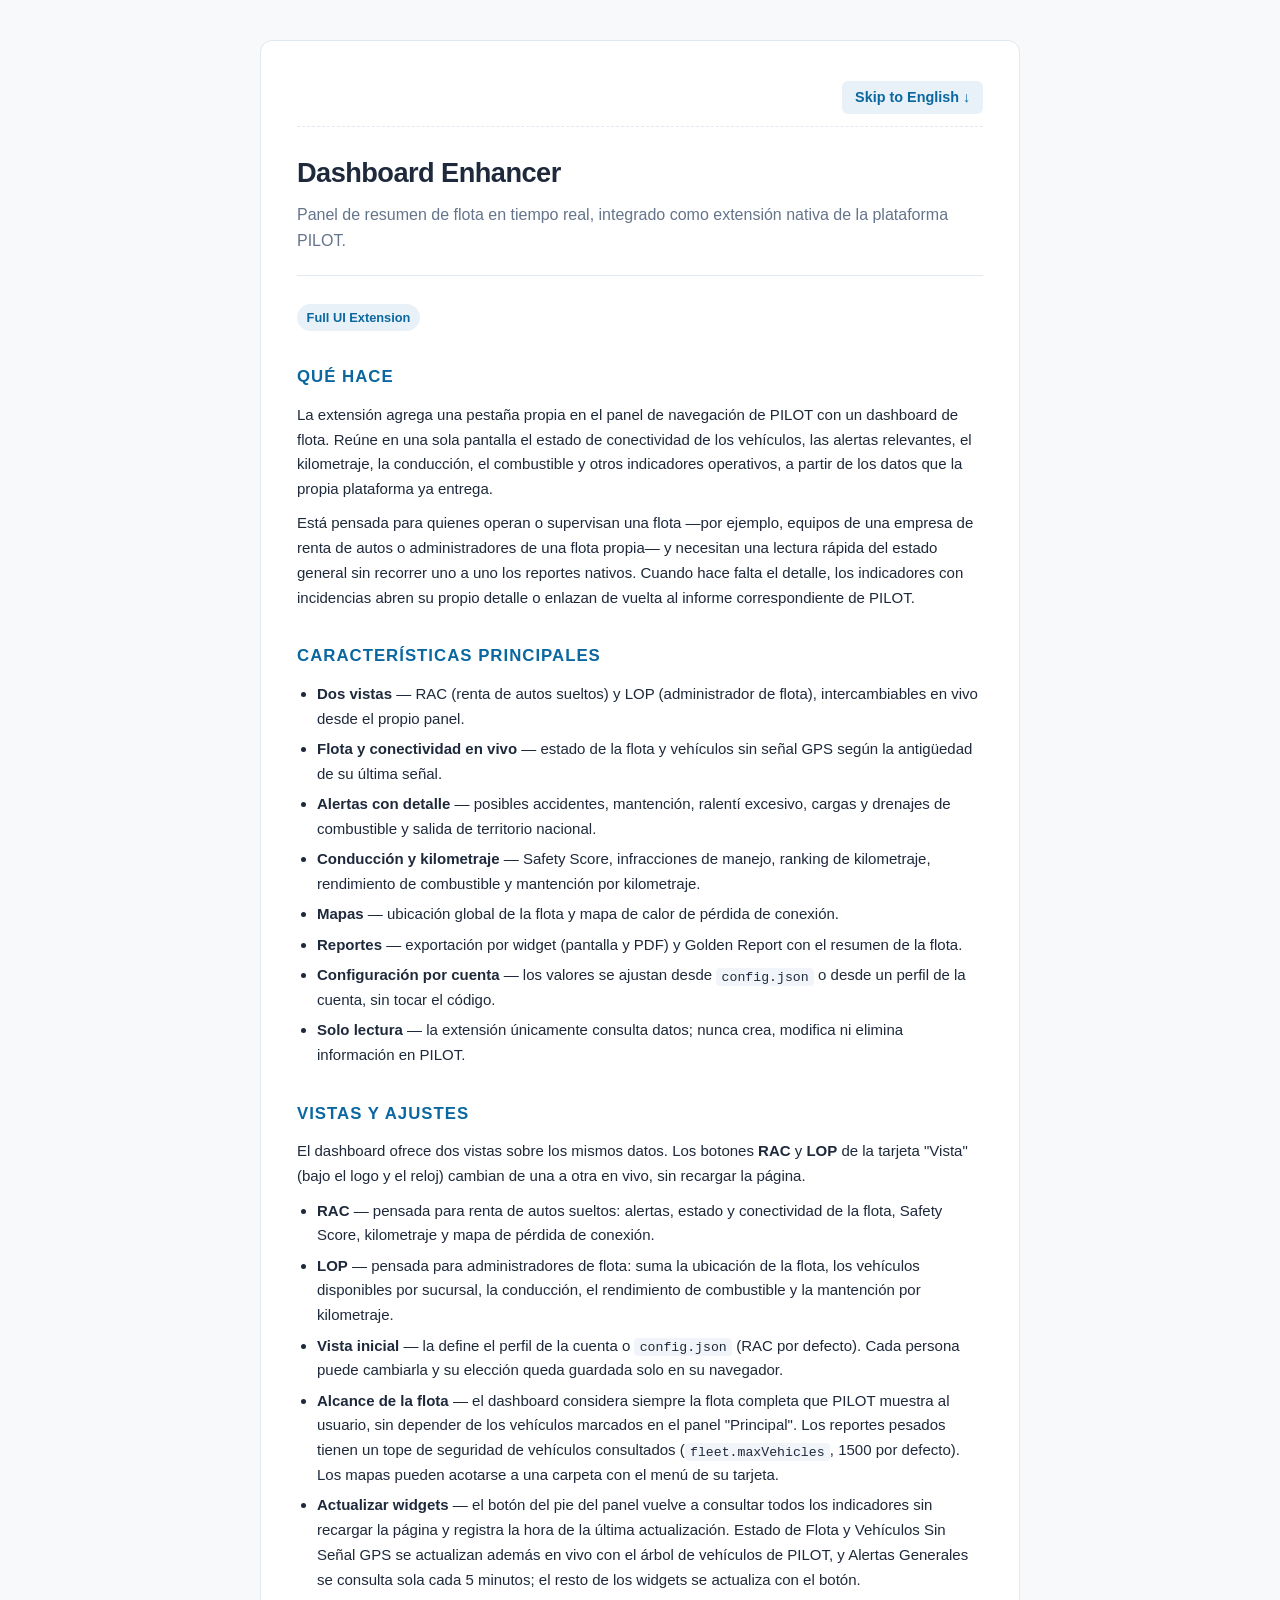
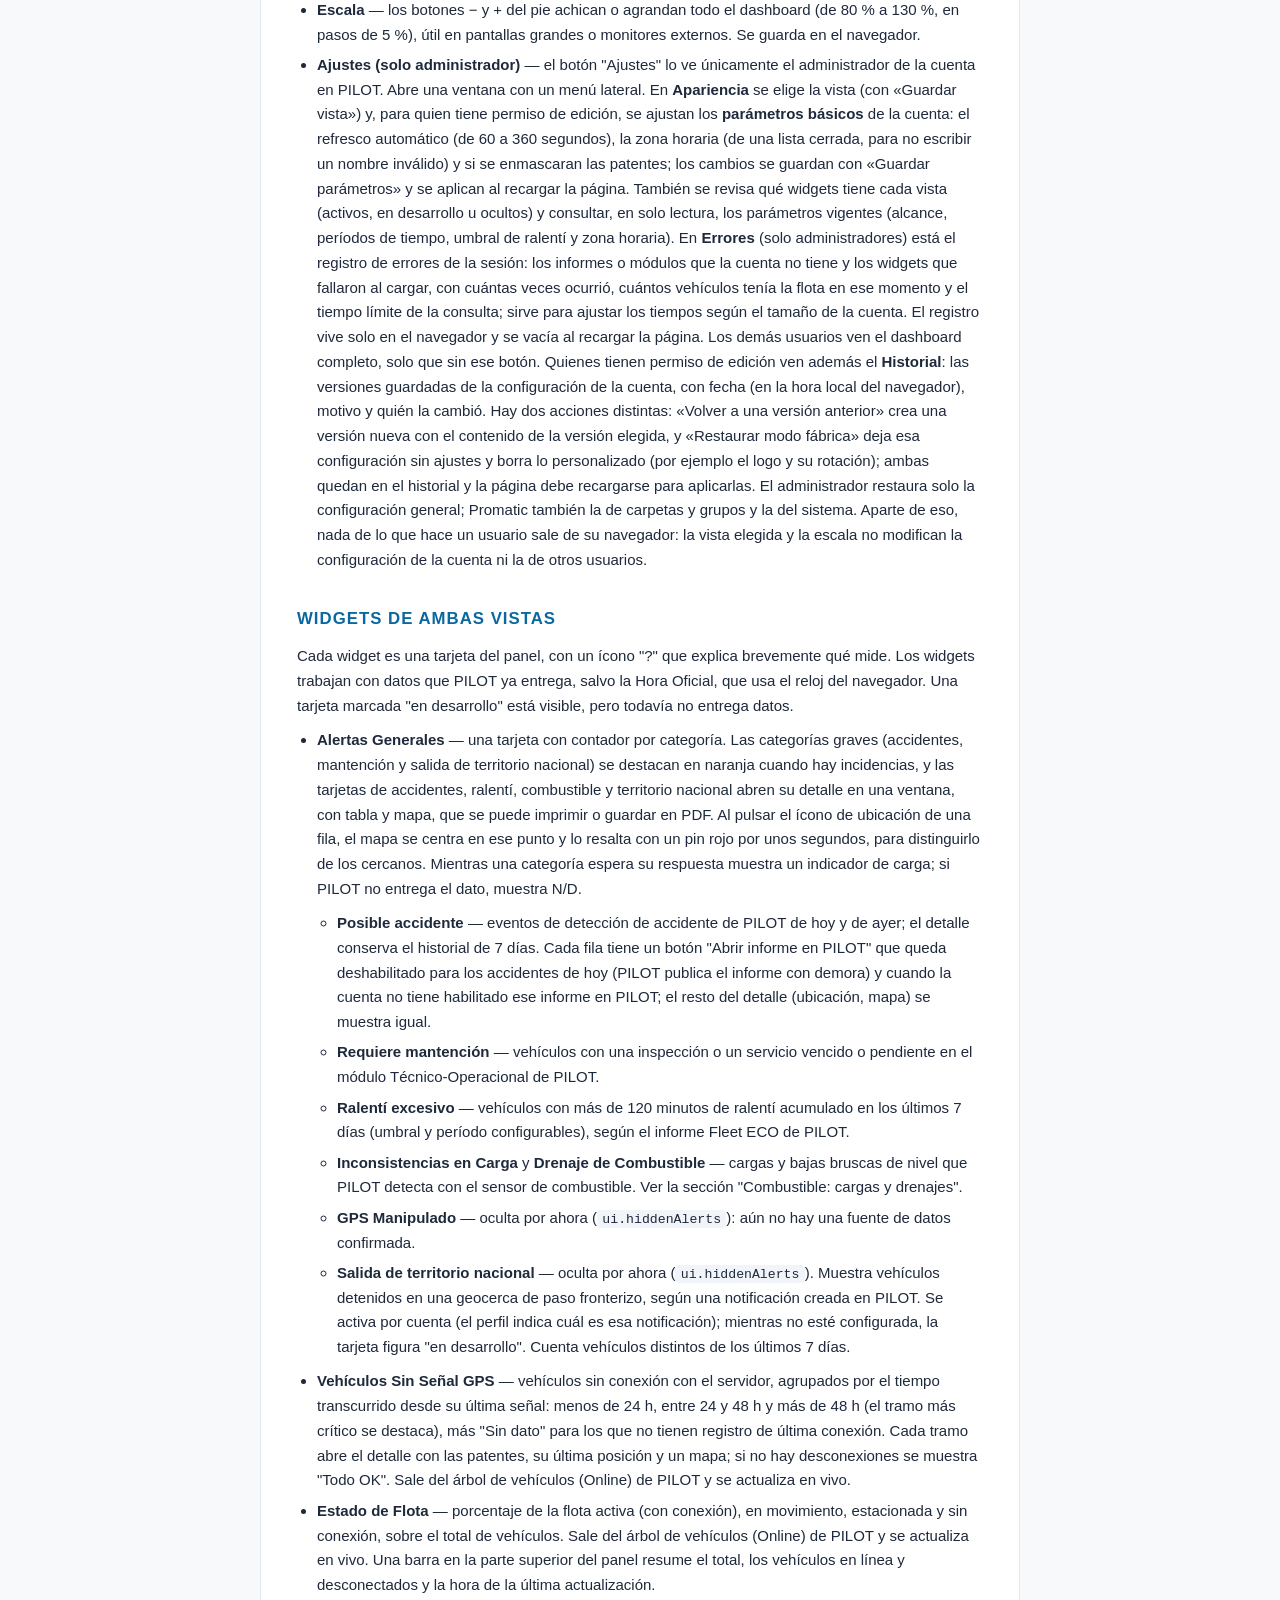
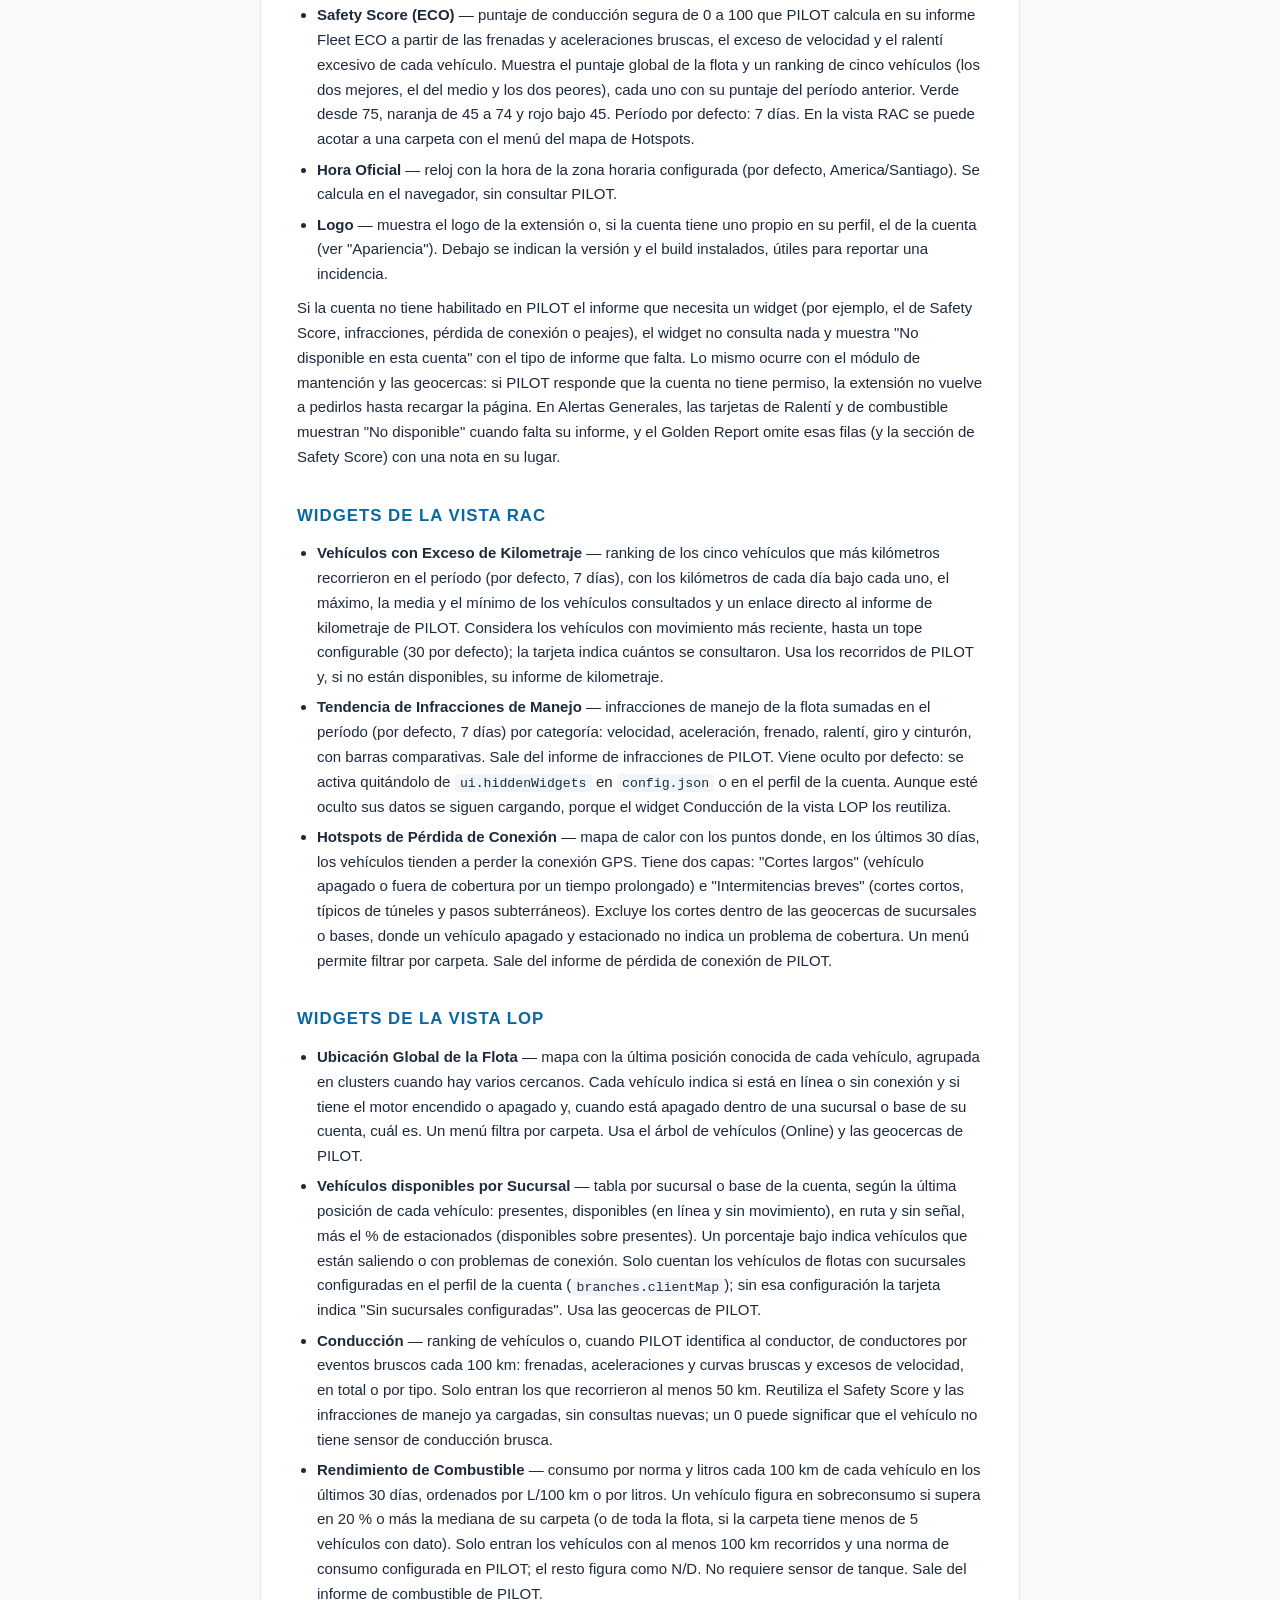
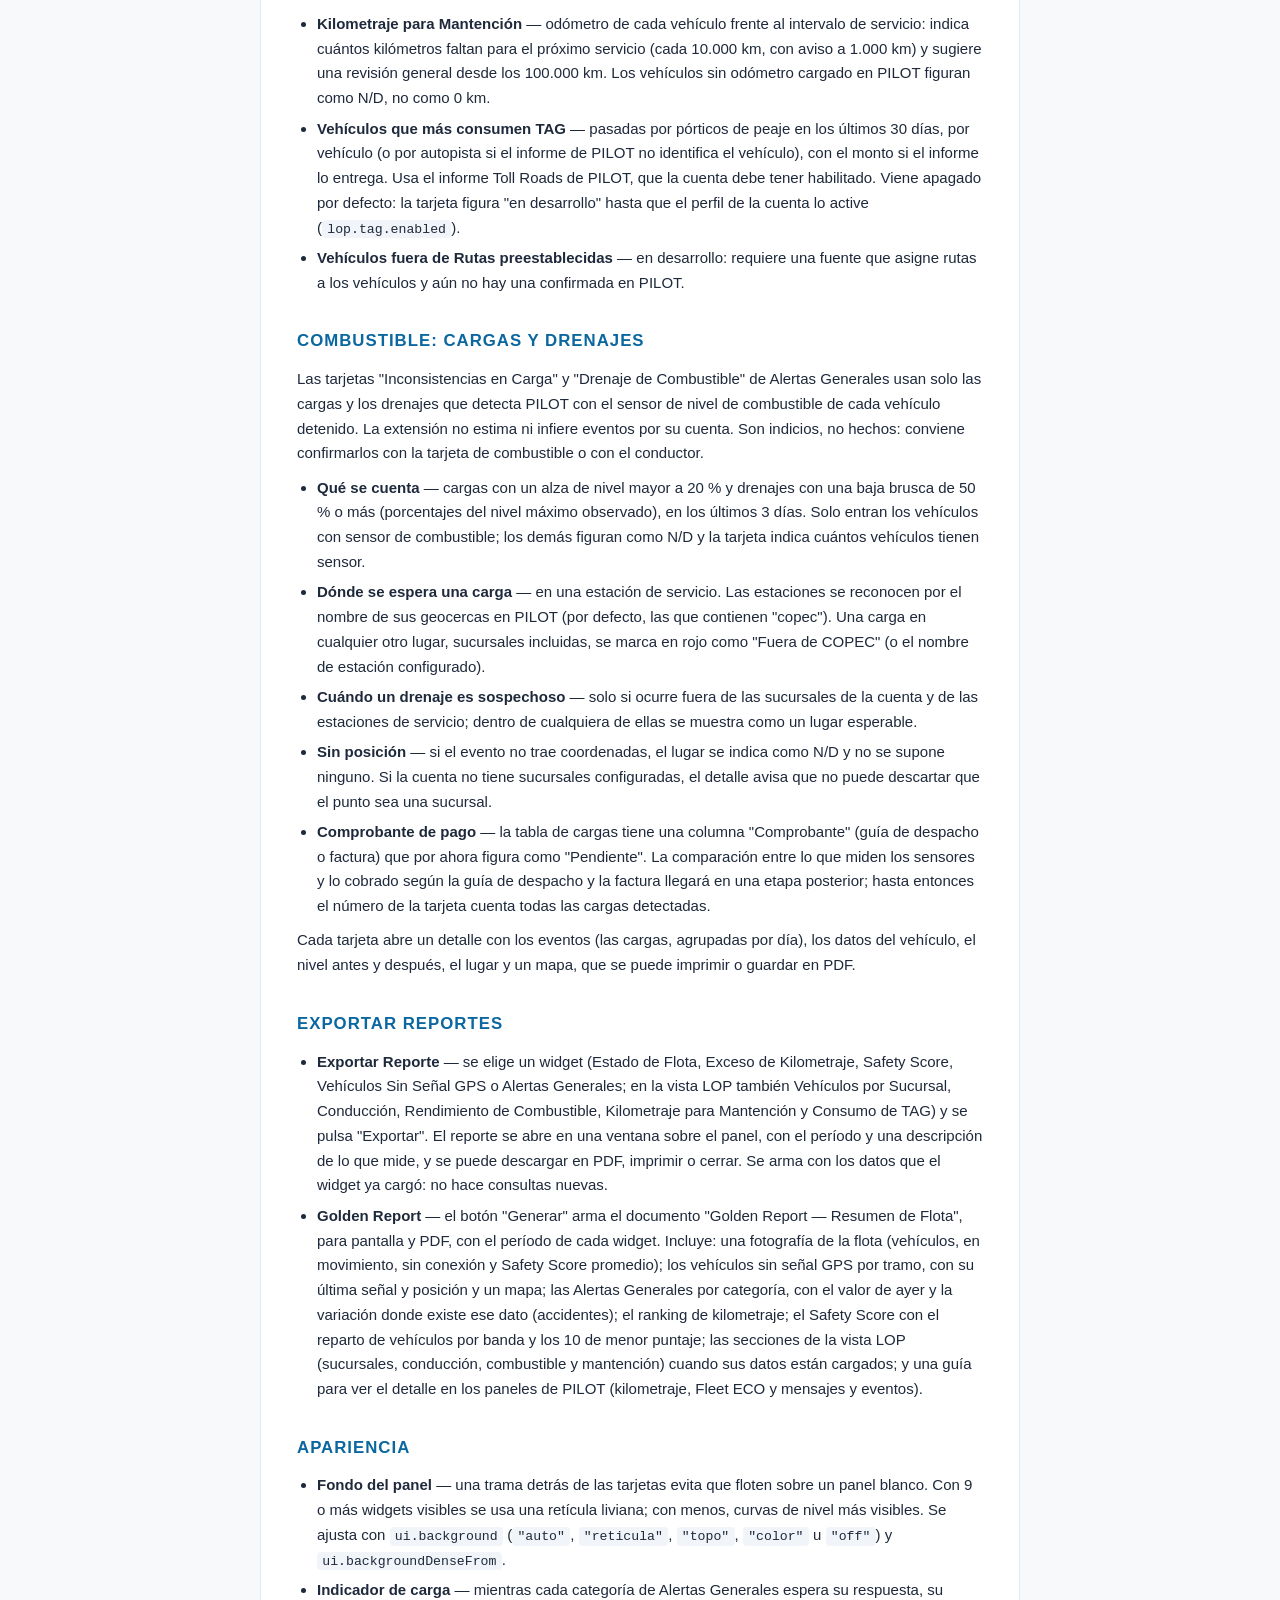
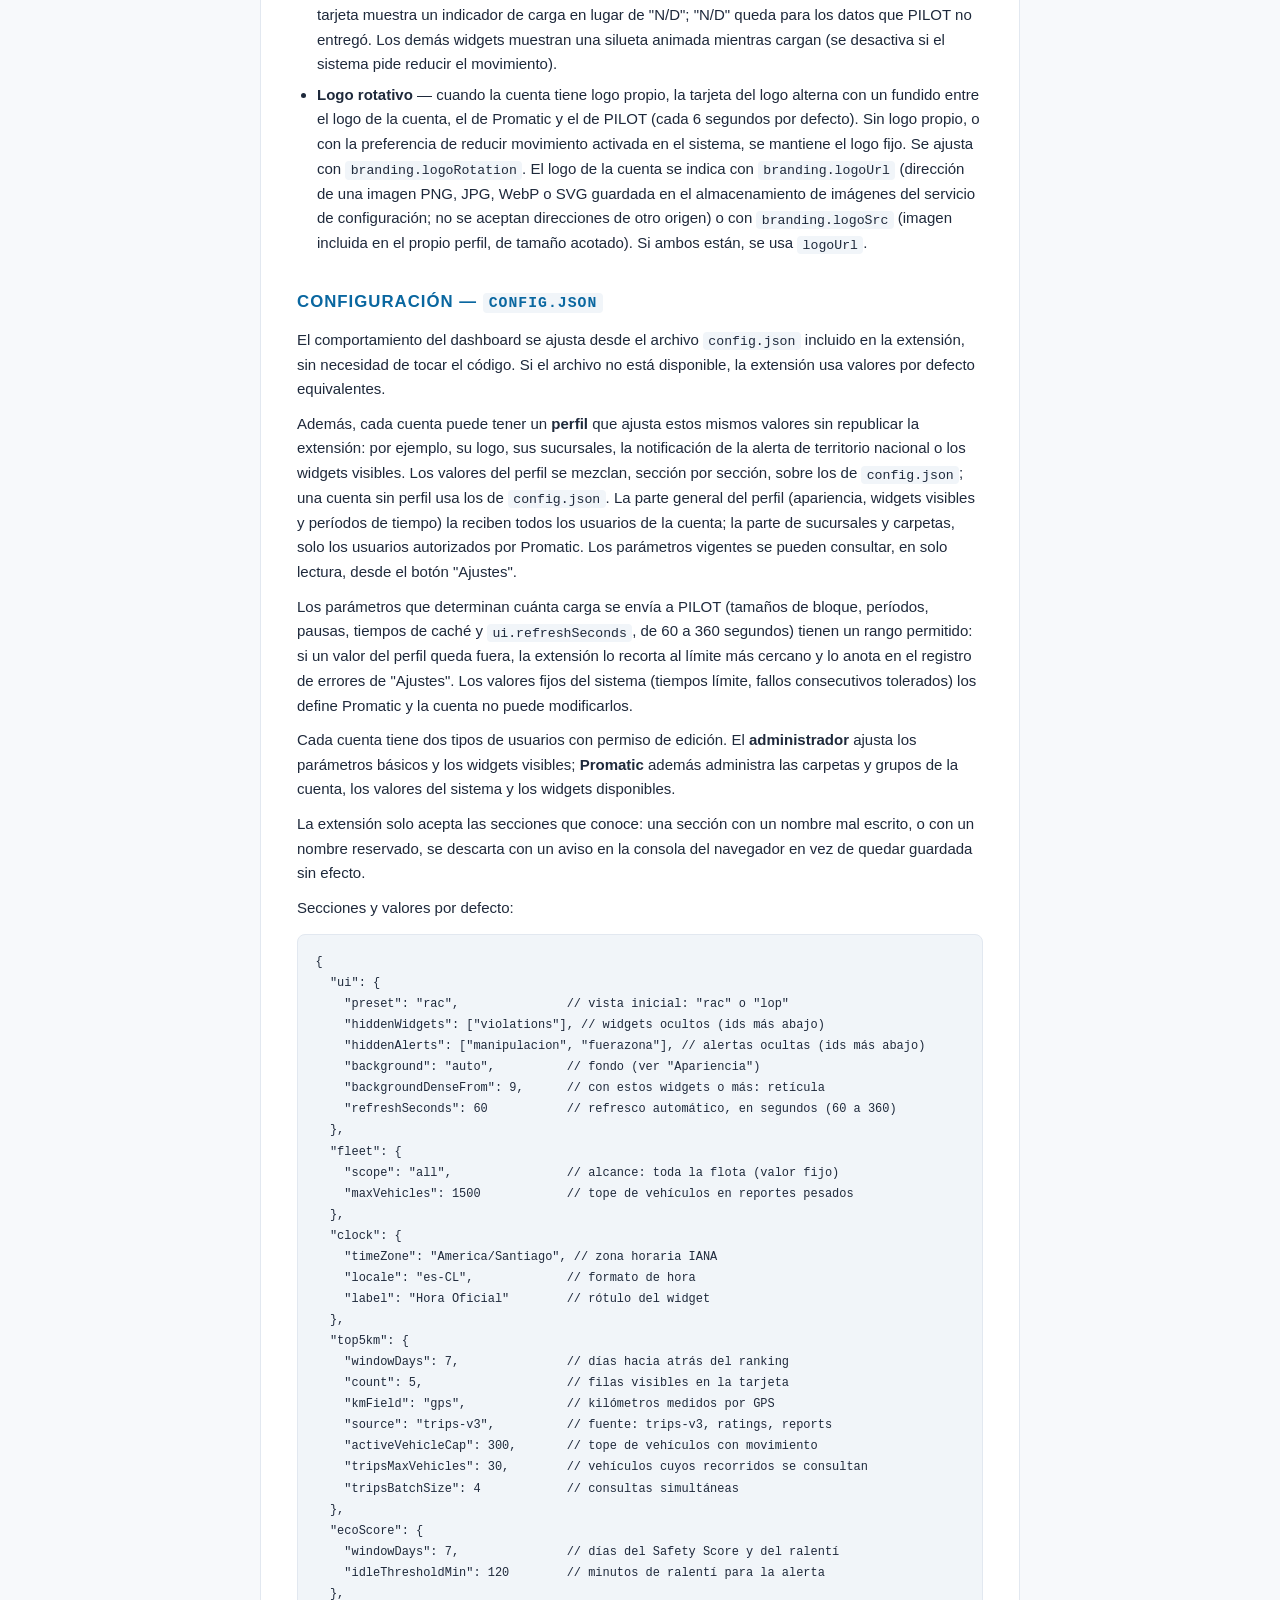
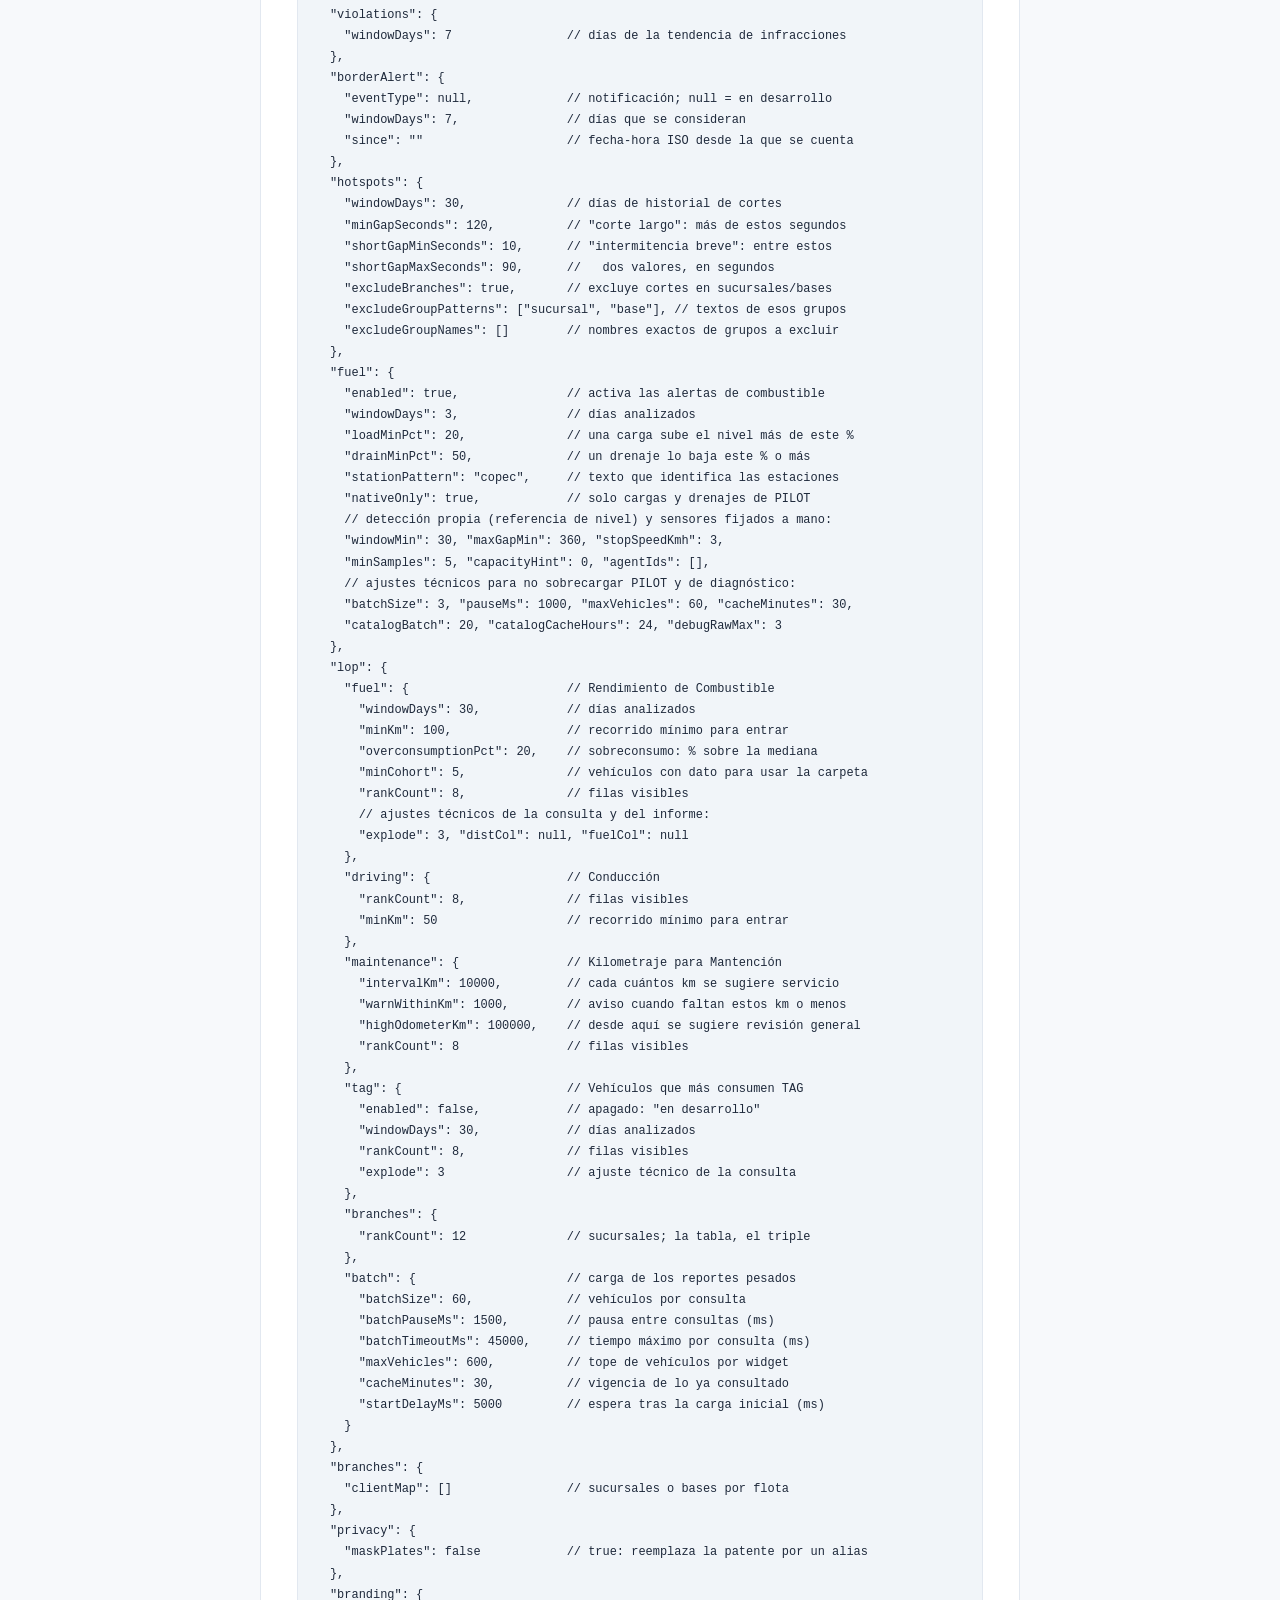
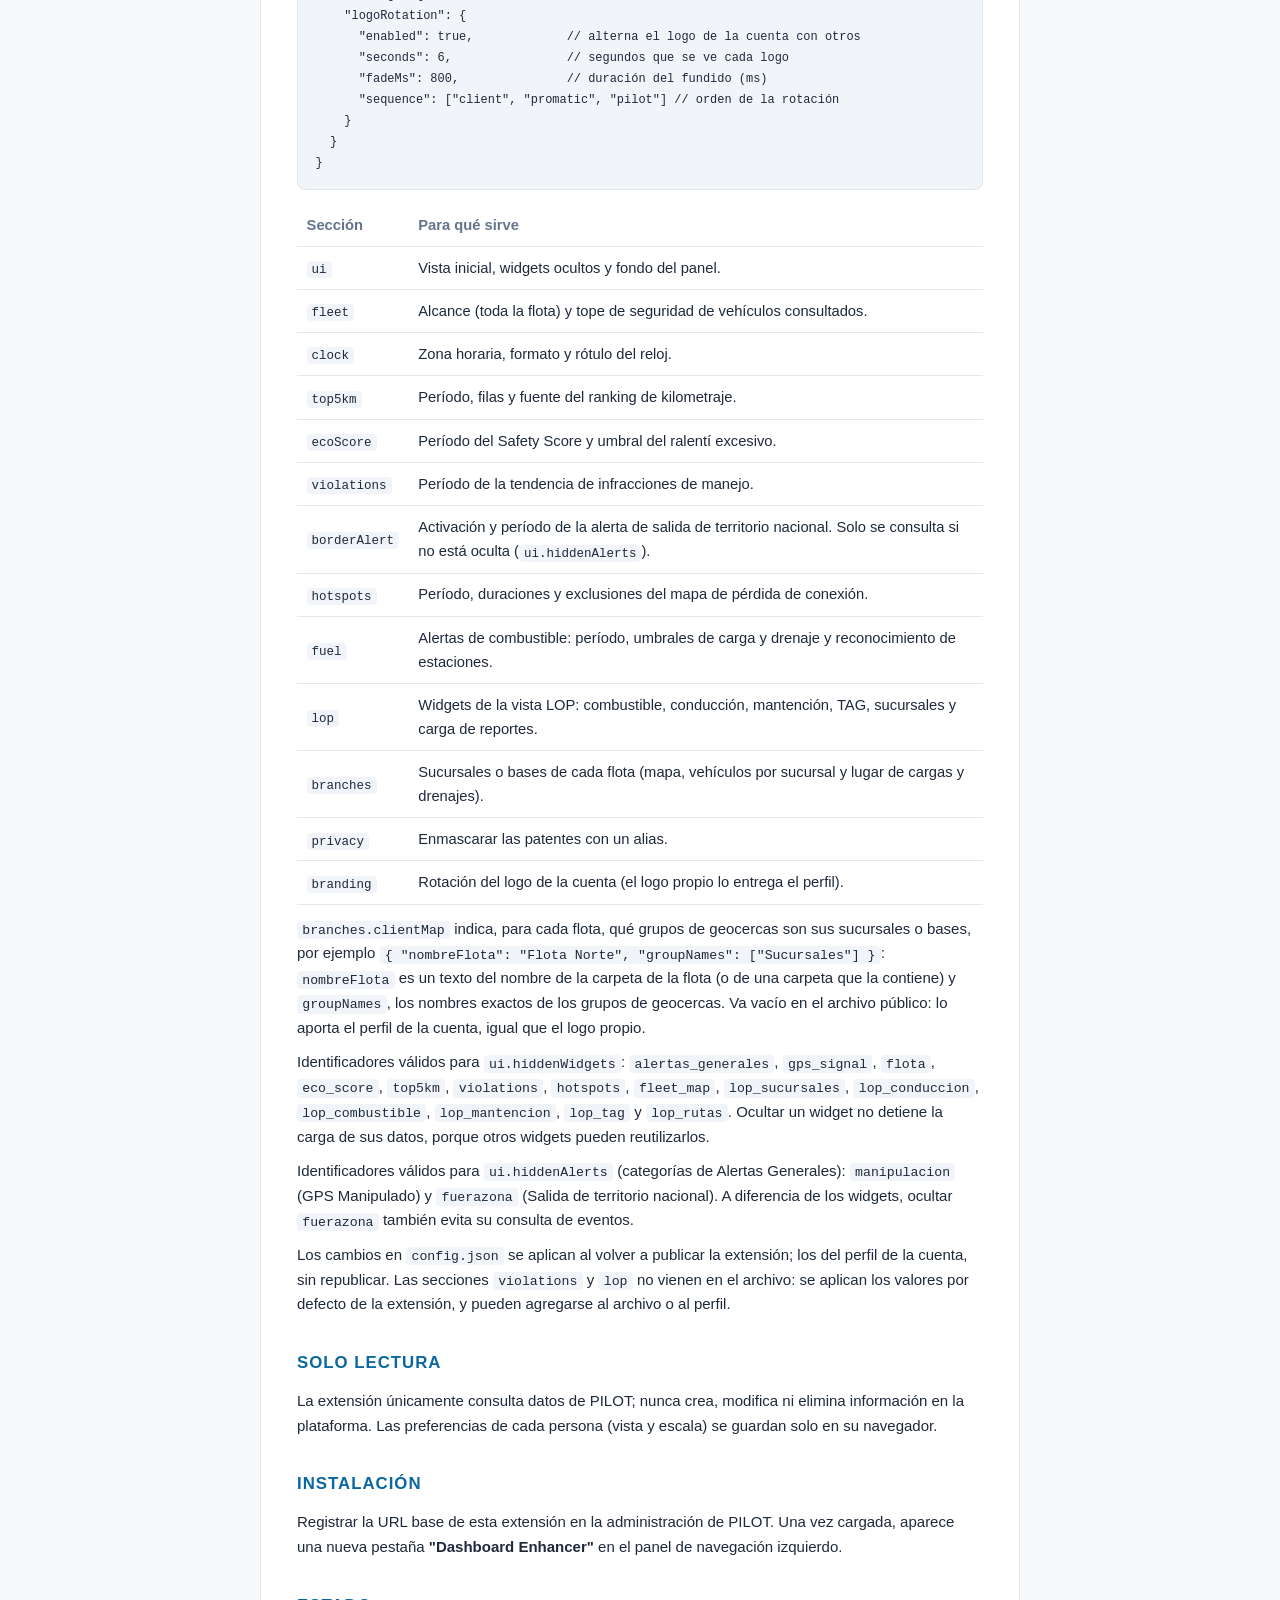
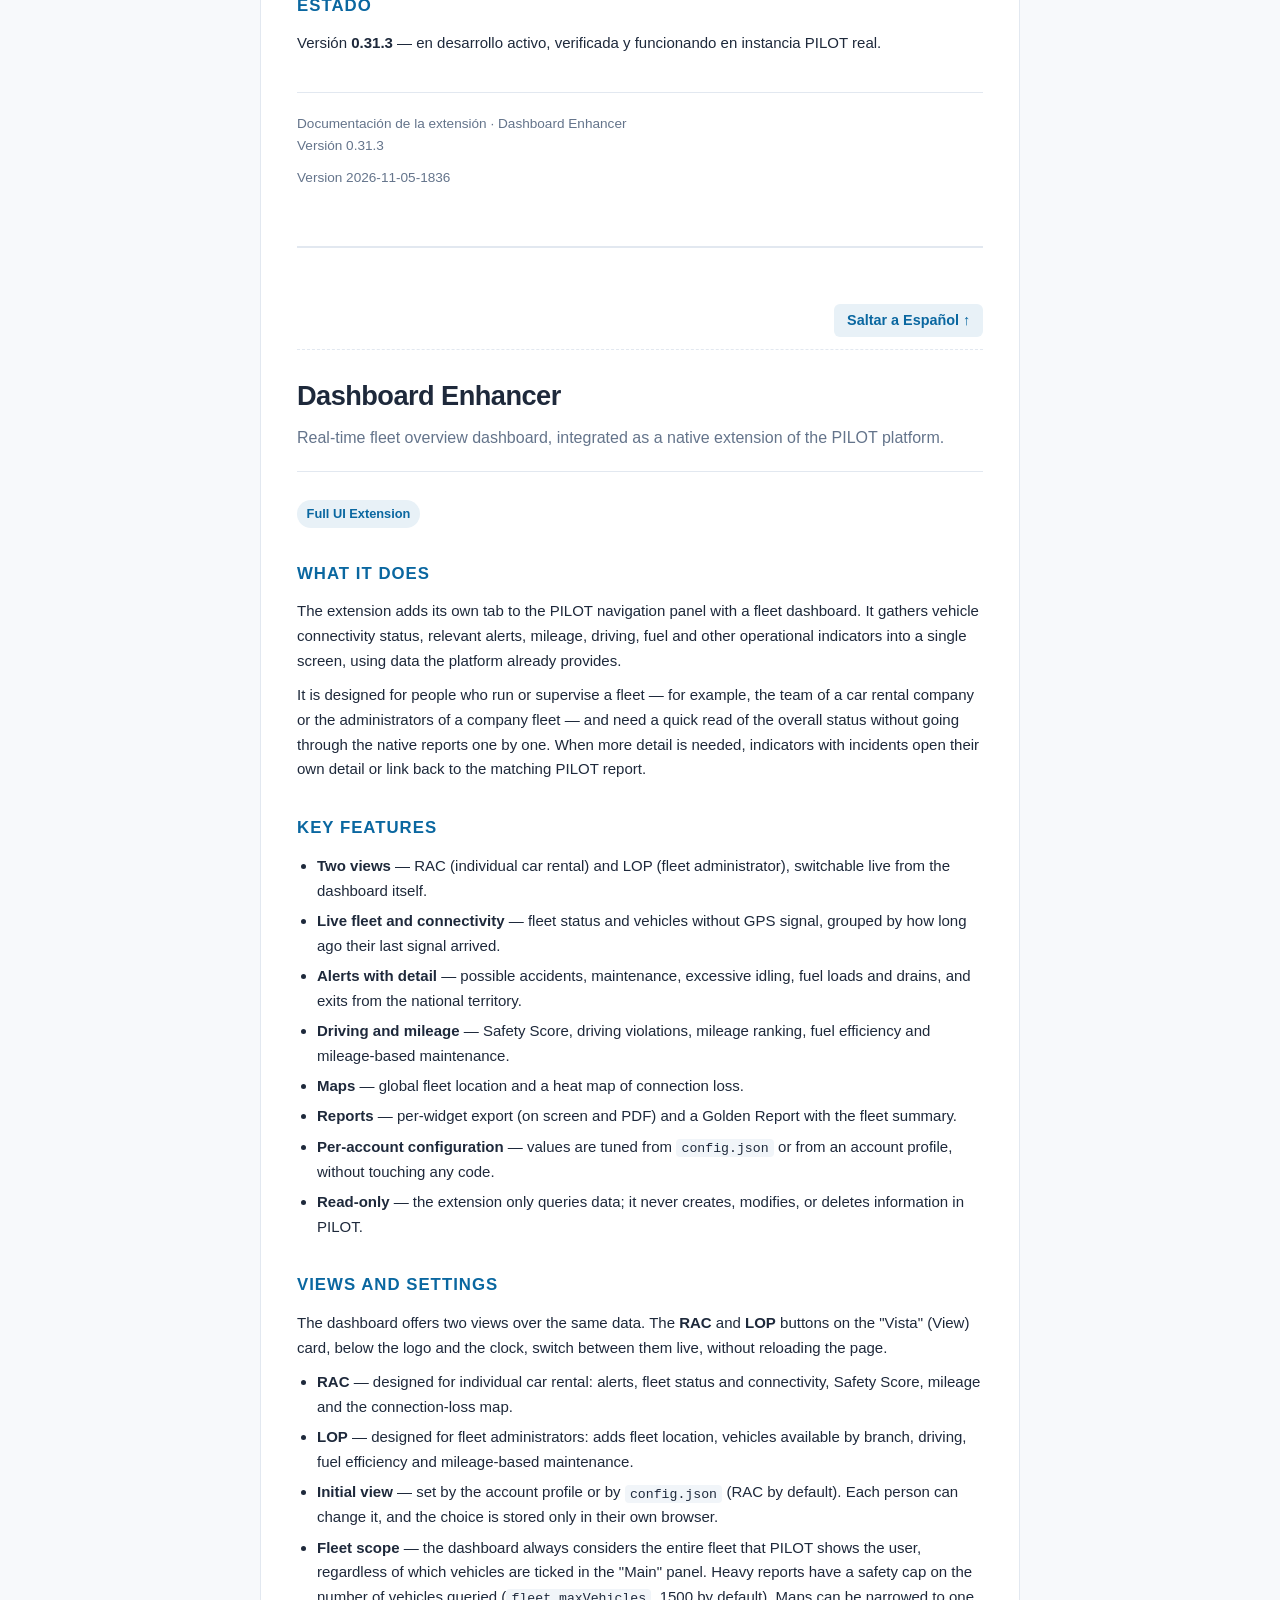
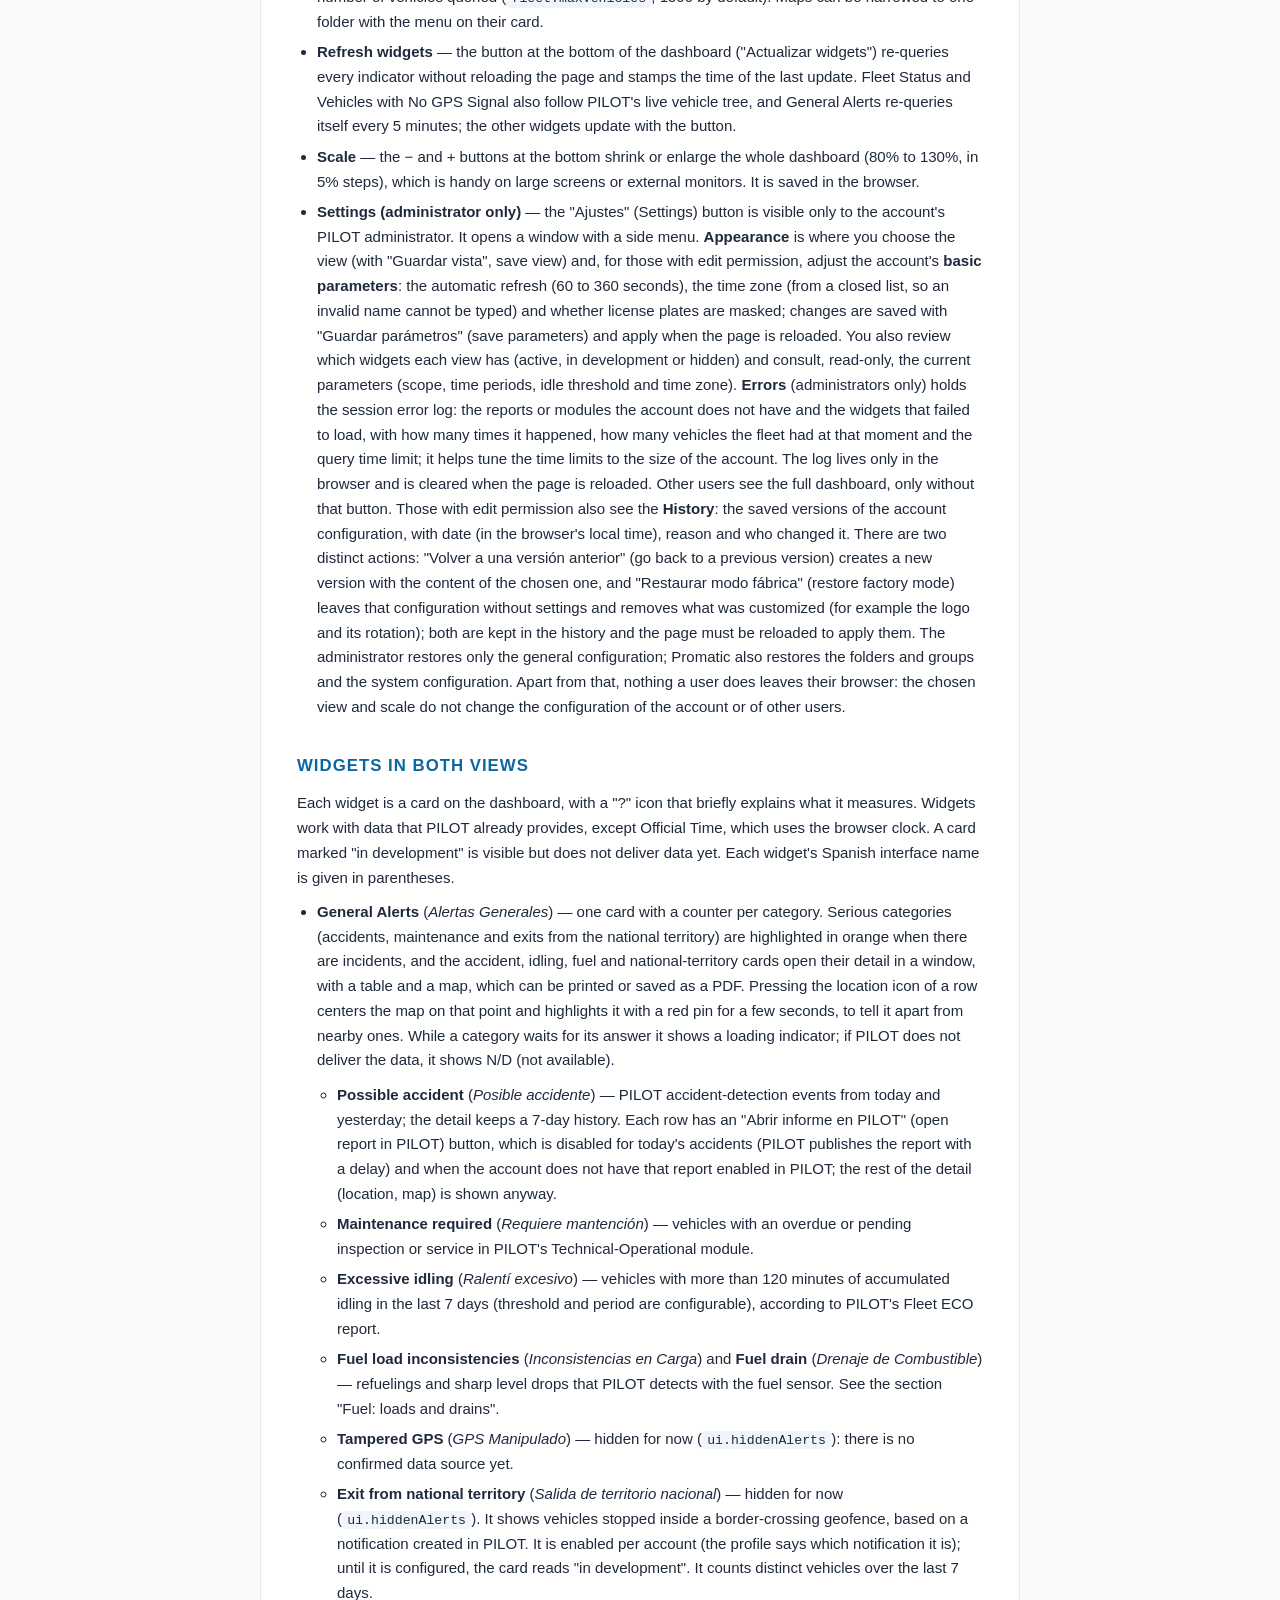
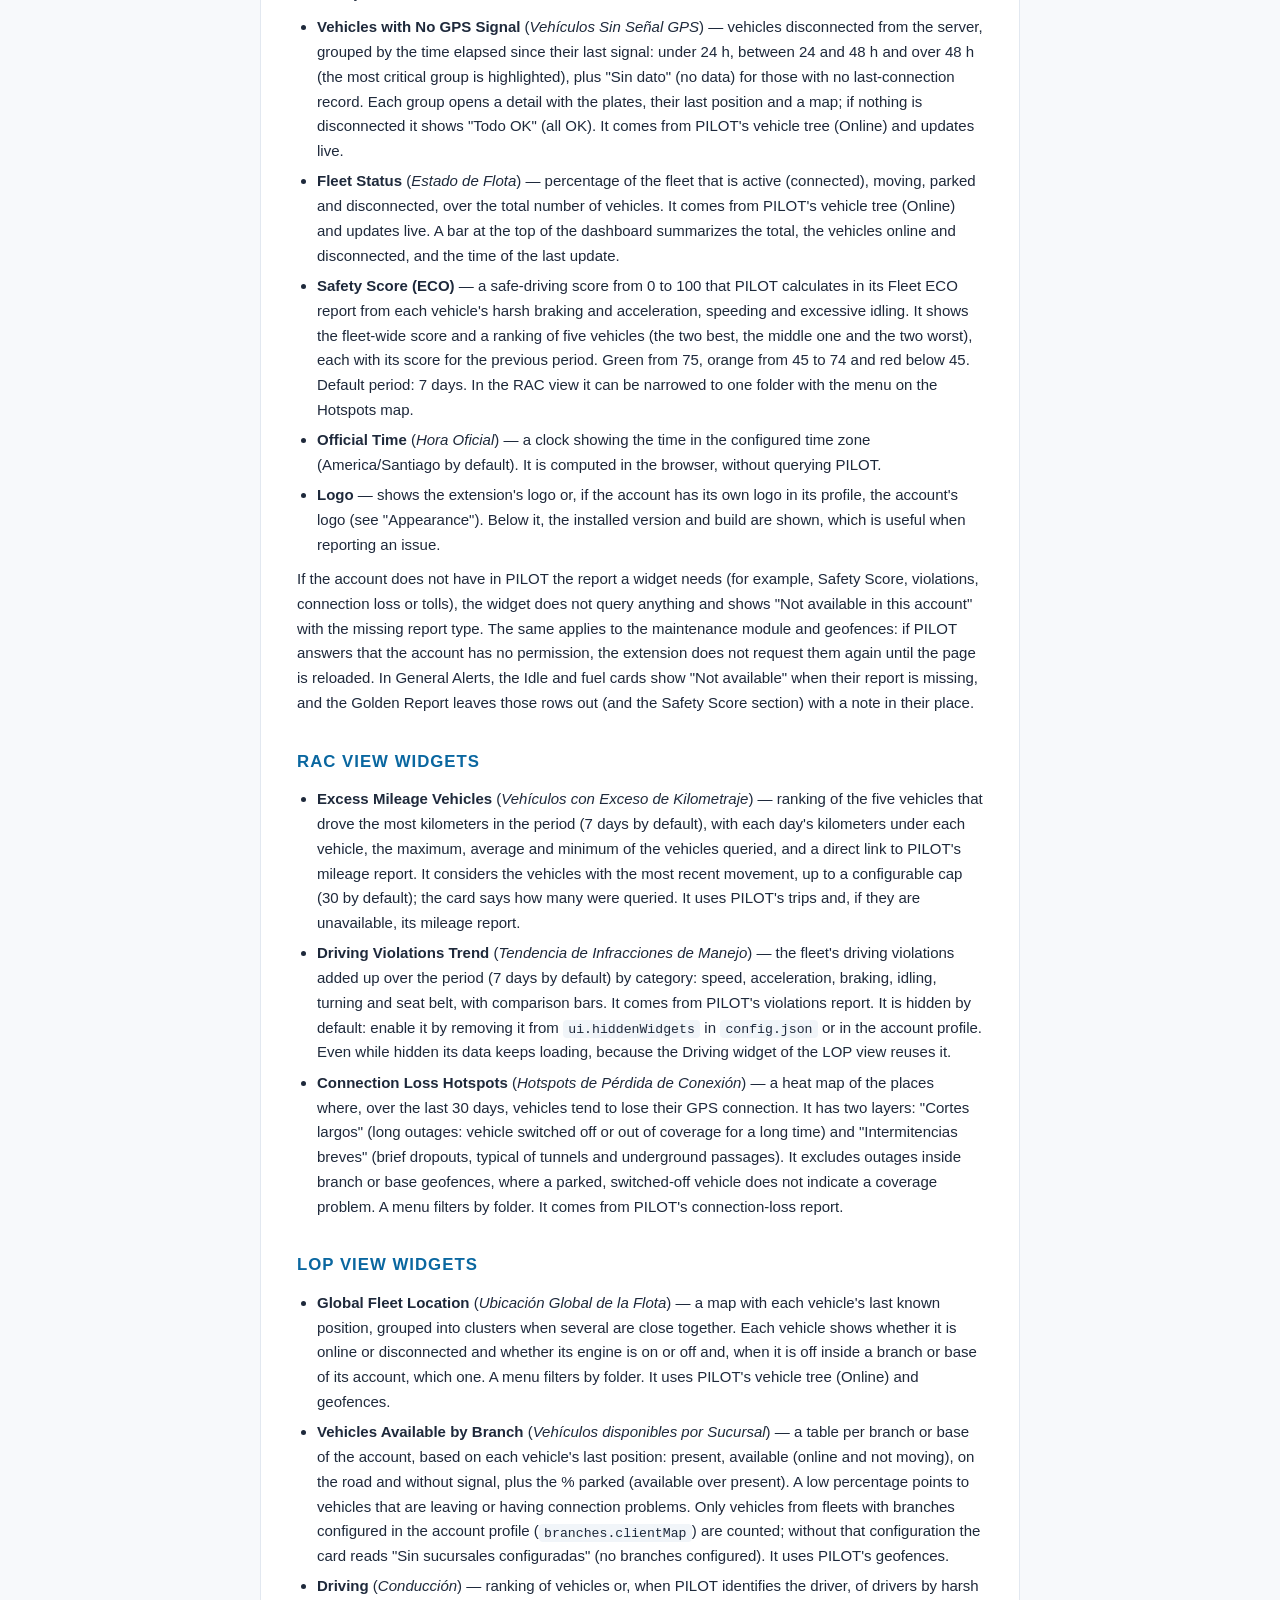
==== commit c2958608: "sync: publish plugin 2026-11-05_1836" ====
--- a/doc/index.html
+++ b/doc/index.html
@@ -480,14 +480,14 @@
         </p>
 
         <h2>Estado</h2>
-        <p>Versión <strong>0.31.2</strong> — en desarrollo activo, verificada y funcionando en instancia PILOT real.</p>
+        <p>Versión <strong>0.31.3</strong> — en desarrollo activo, verificada y funcionando en instancia PILOT real.</p>
 
         <footer>
             Documentación de la extensión · Dashboard Enhancer
             <br>
-            Versión 0.31.2
+            Versión 0.31.3
             <br>
-            <p>Version 2026-11-05-1834</p>
+            <p>Version 2026-11-05-1836</p>
         </footer>
     </section>
 
@@ -833,14 +833,14 @@
         </p>
 
         <h2>Status</h2>
-        <p>Version <strong>0.31.2</strong> — under active development, verified and running on a live PILOT instance.</p>
+        <p>Version <strong>0.31.3</strong> — under active development, verified and running on a live PILOT instance.</p>
 
         <footer>
             Extension Documentation · Dashboard Enhancer
             <br>
-            Version 0.31.2
+            Version 0.31.3
             <br>
-            <p>Version 2026-11-05-1834</p>
+            <p>Version 2026-11-05-1836</p>
         </footer>
     </section>
 
